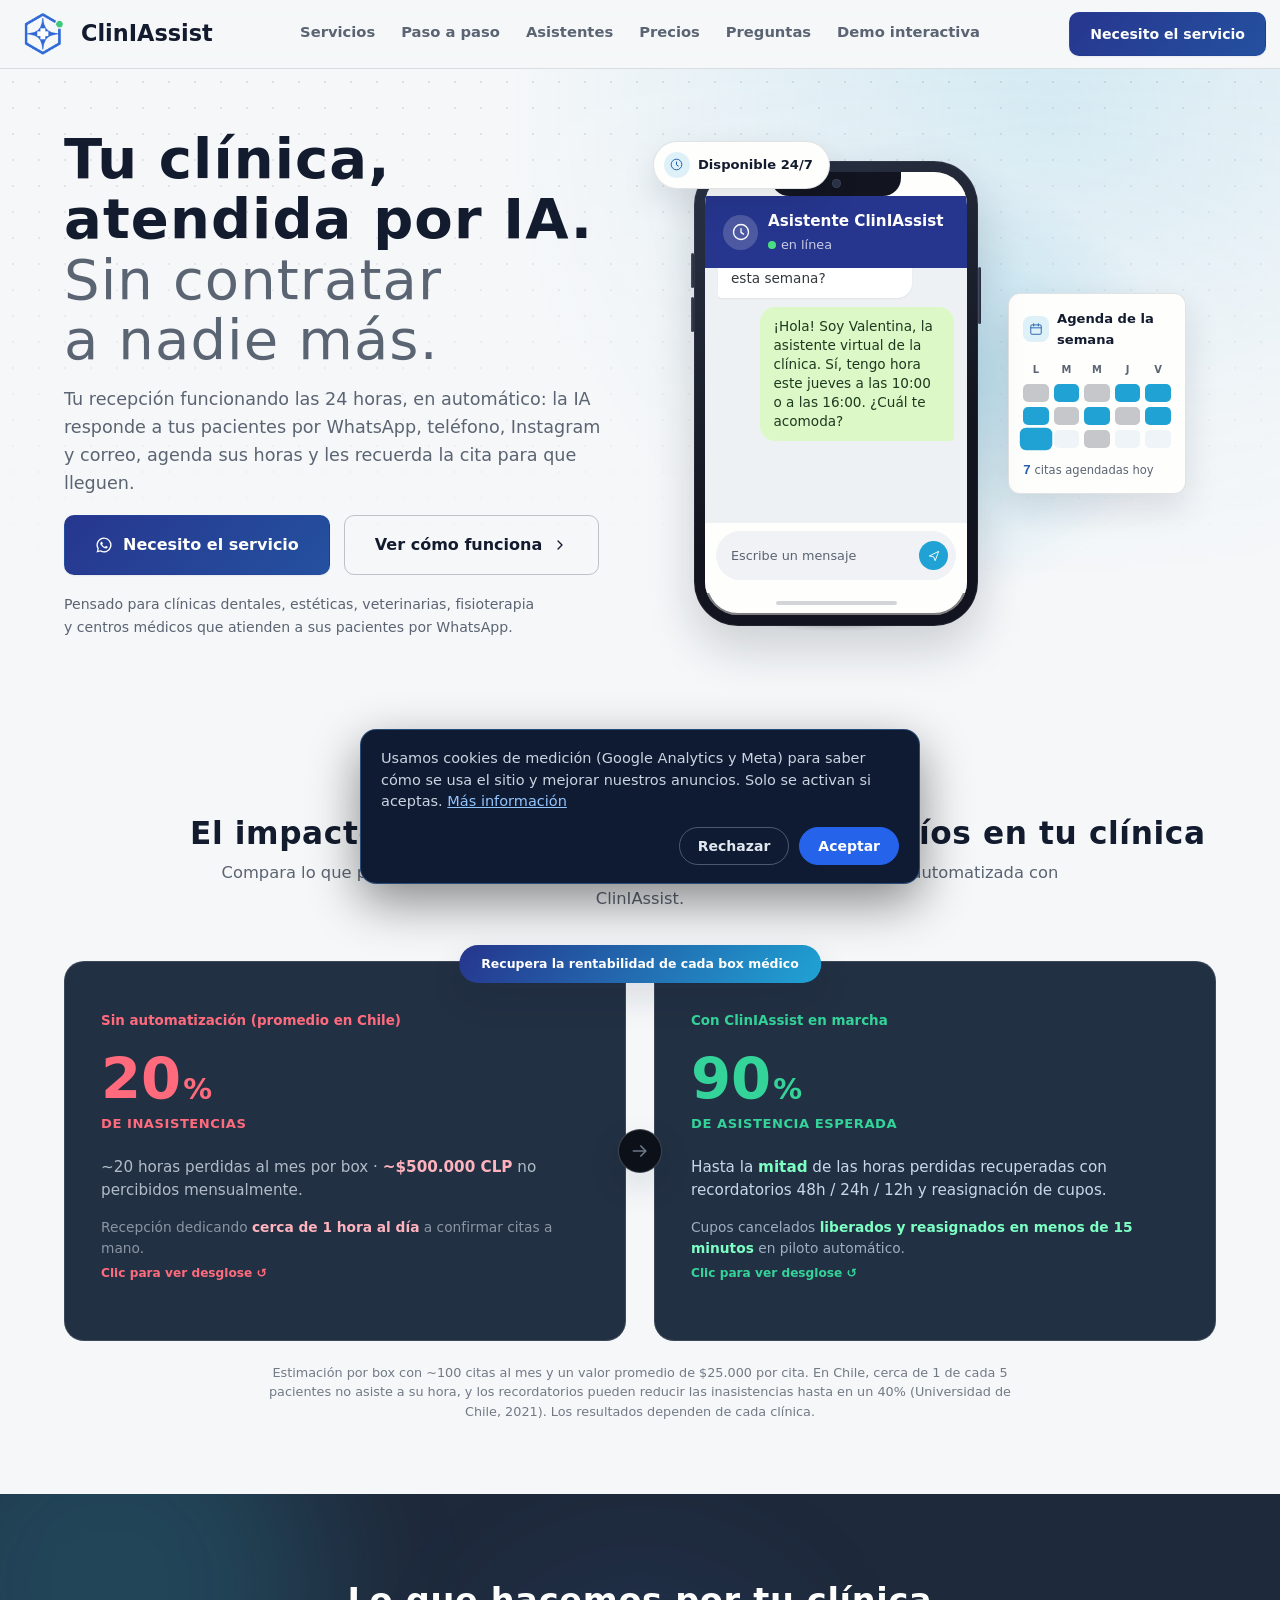
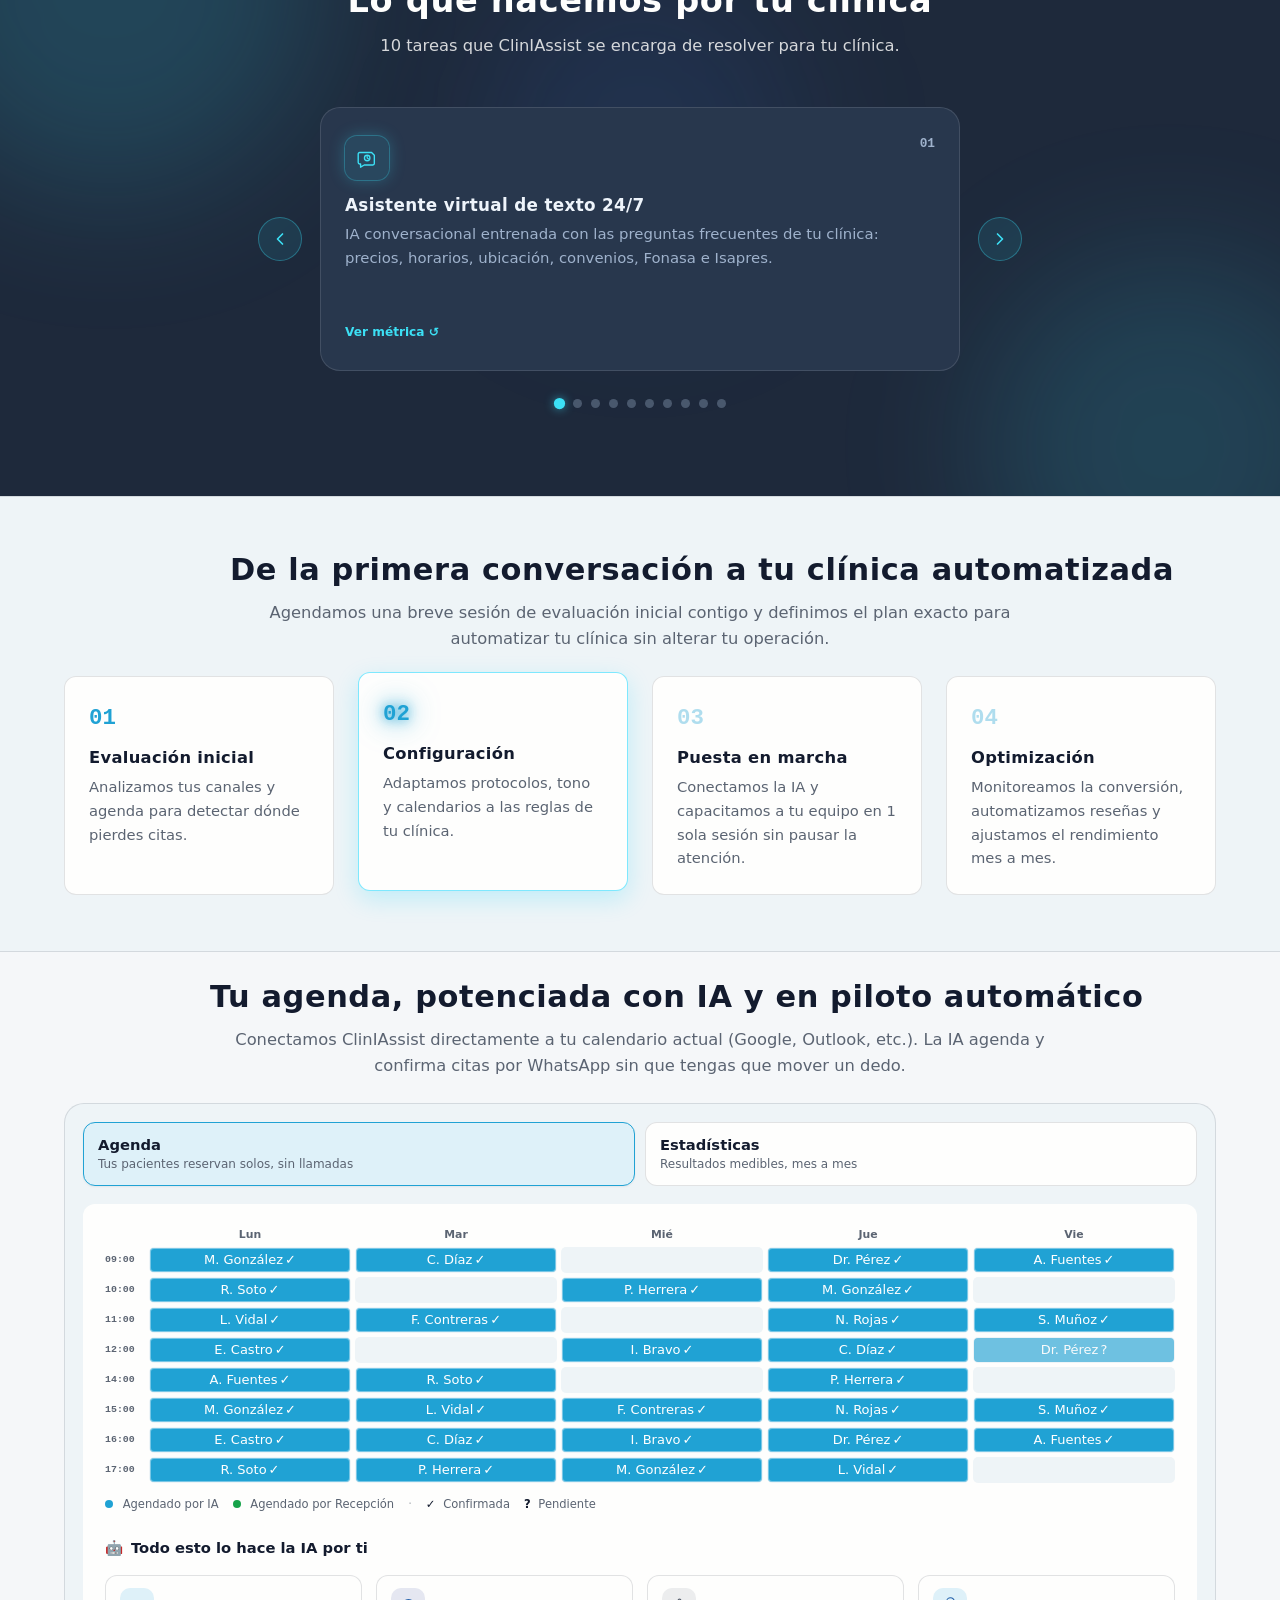
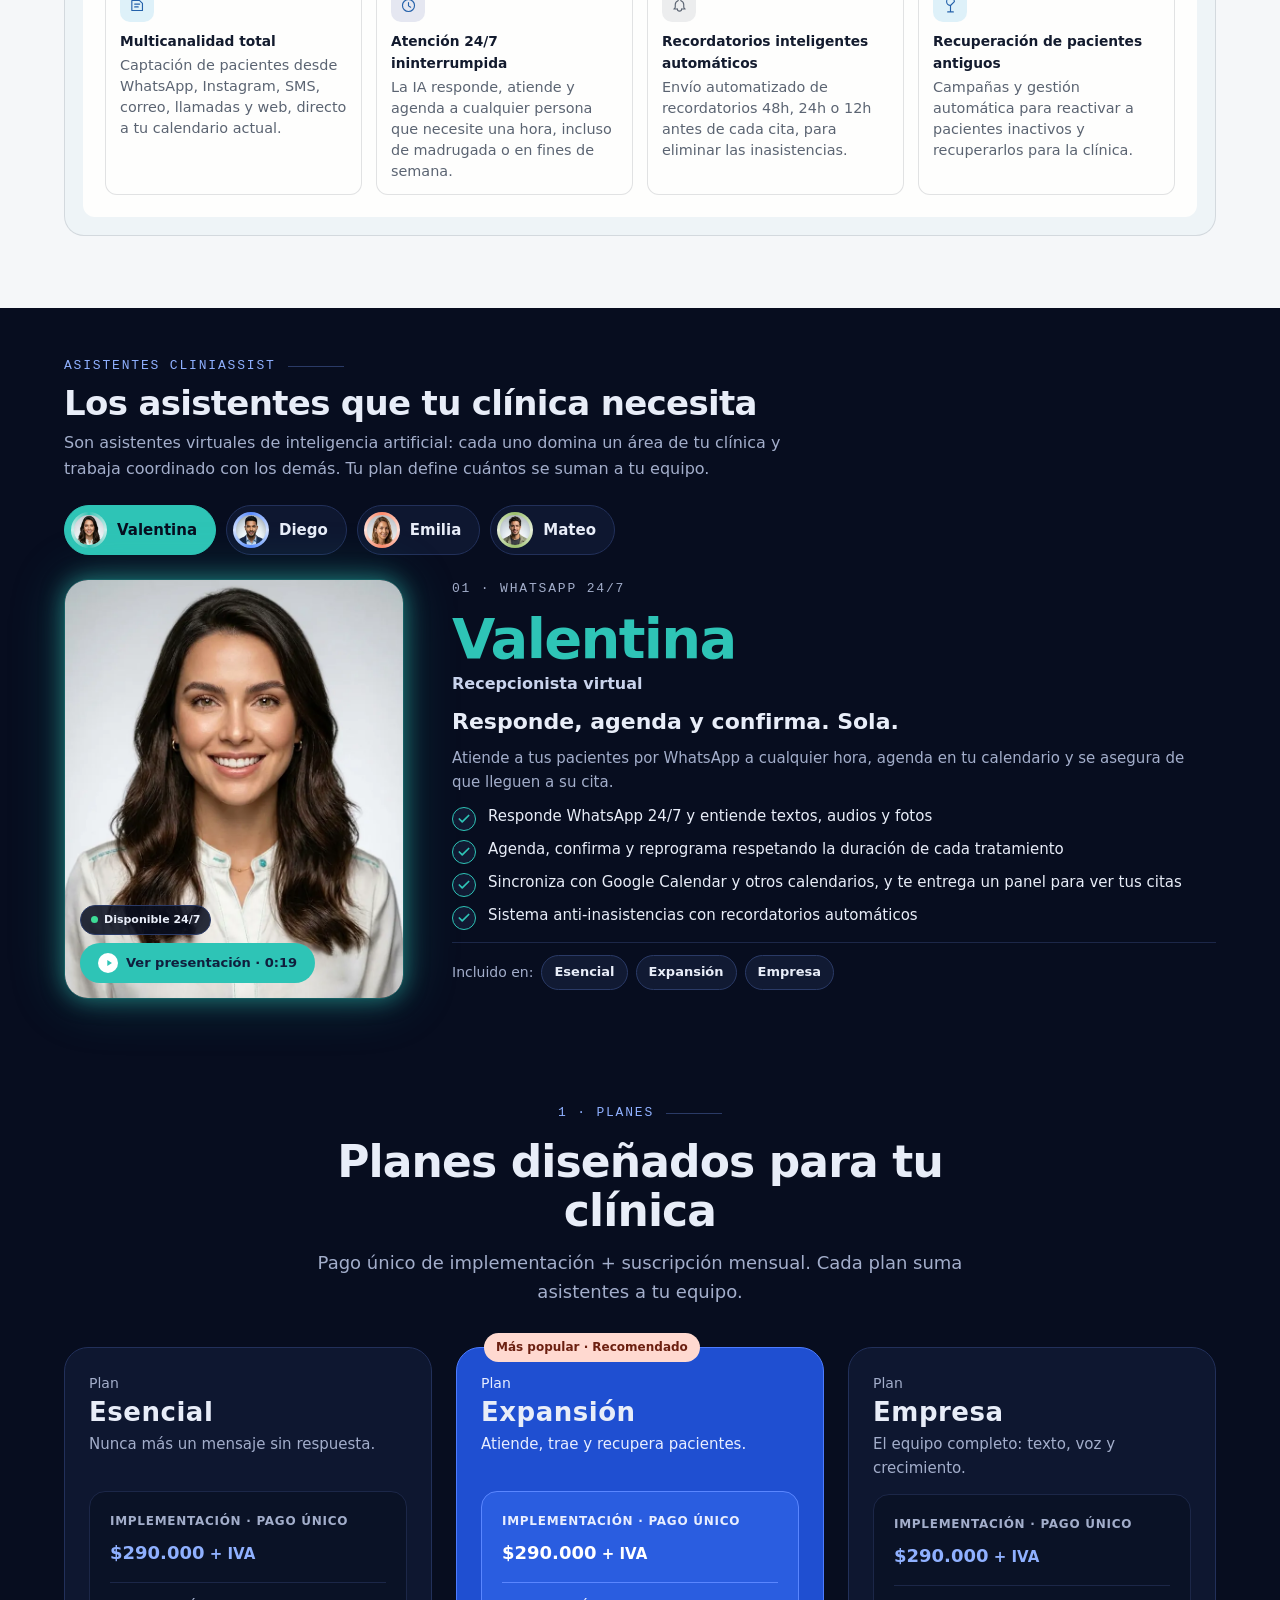
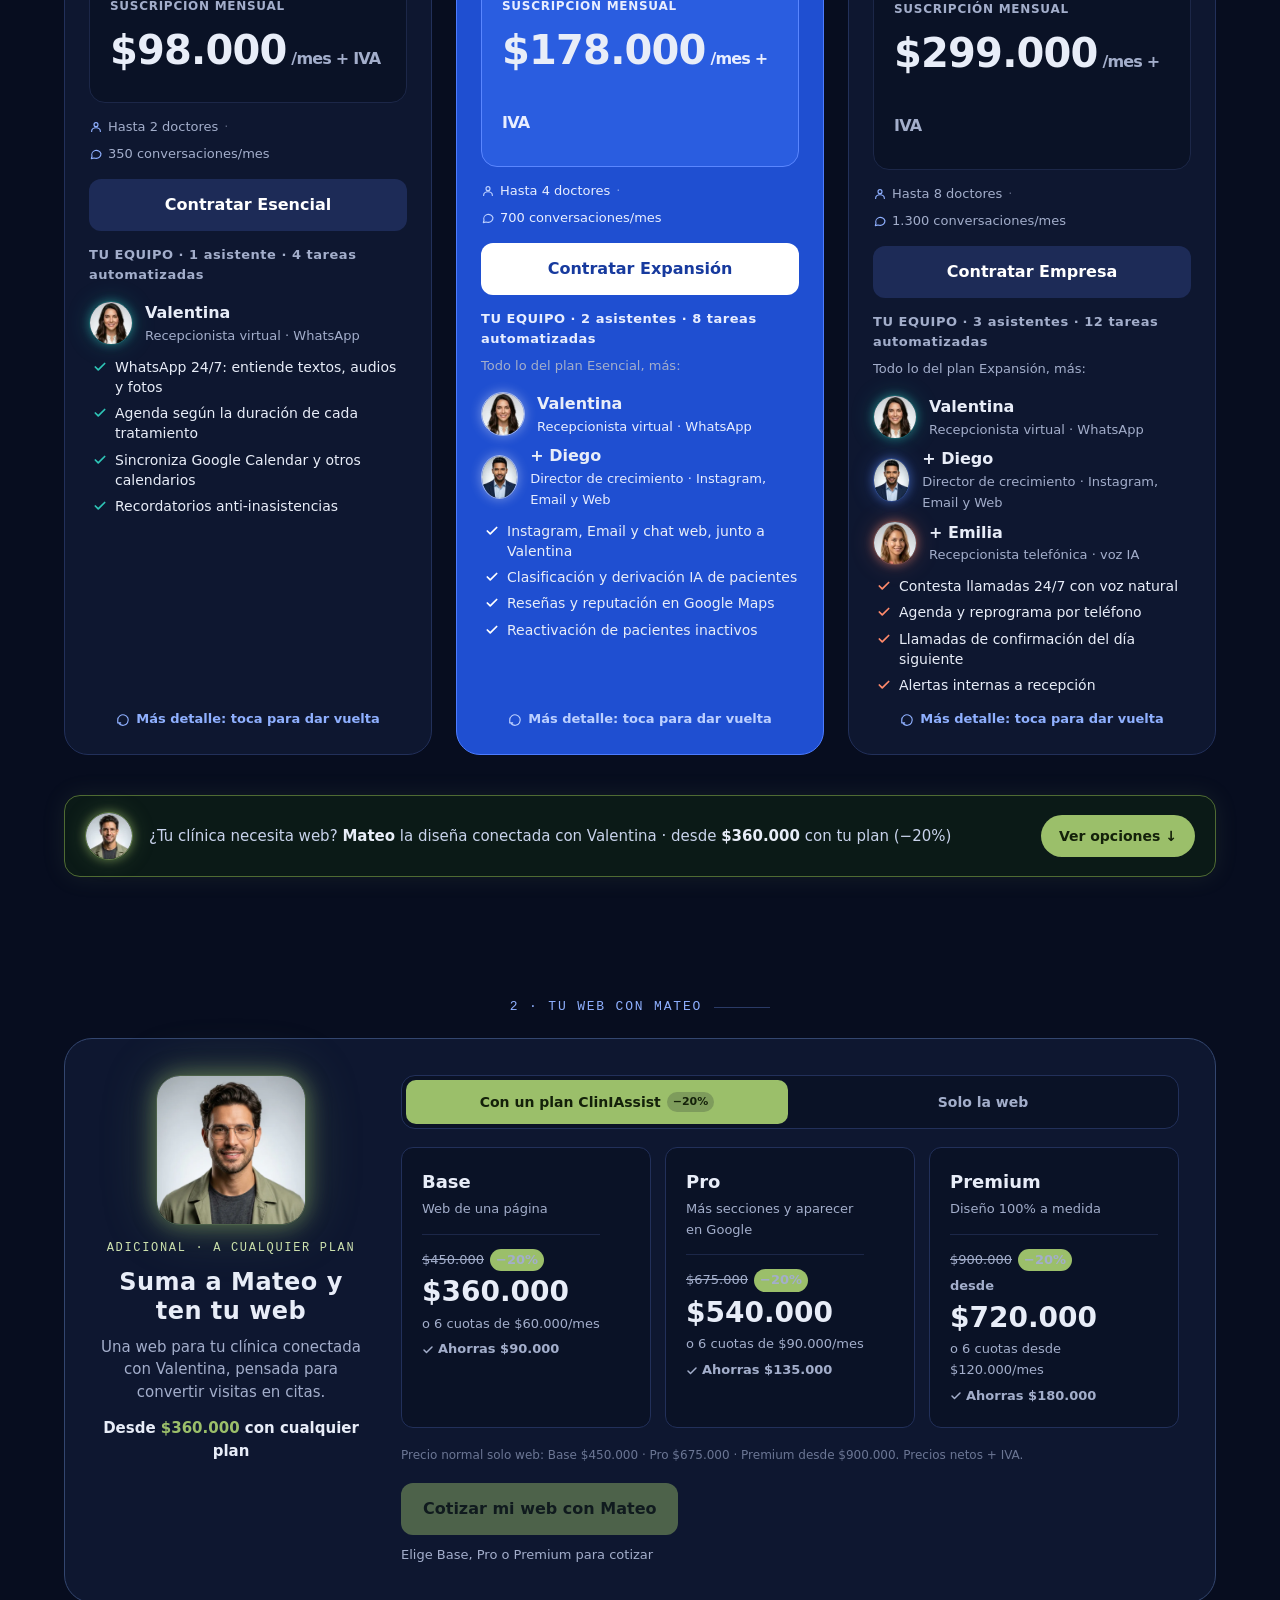
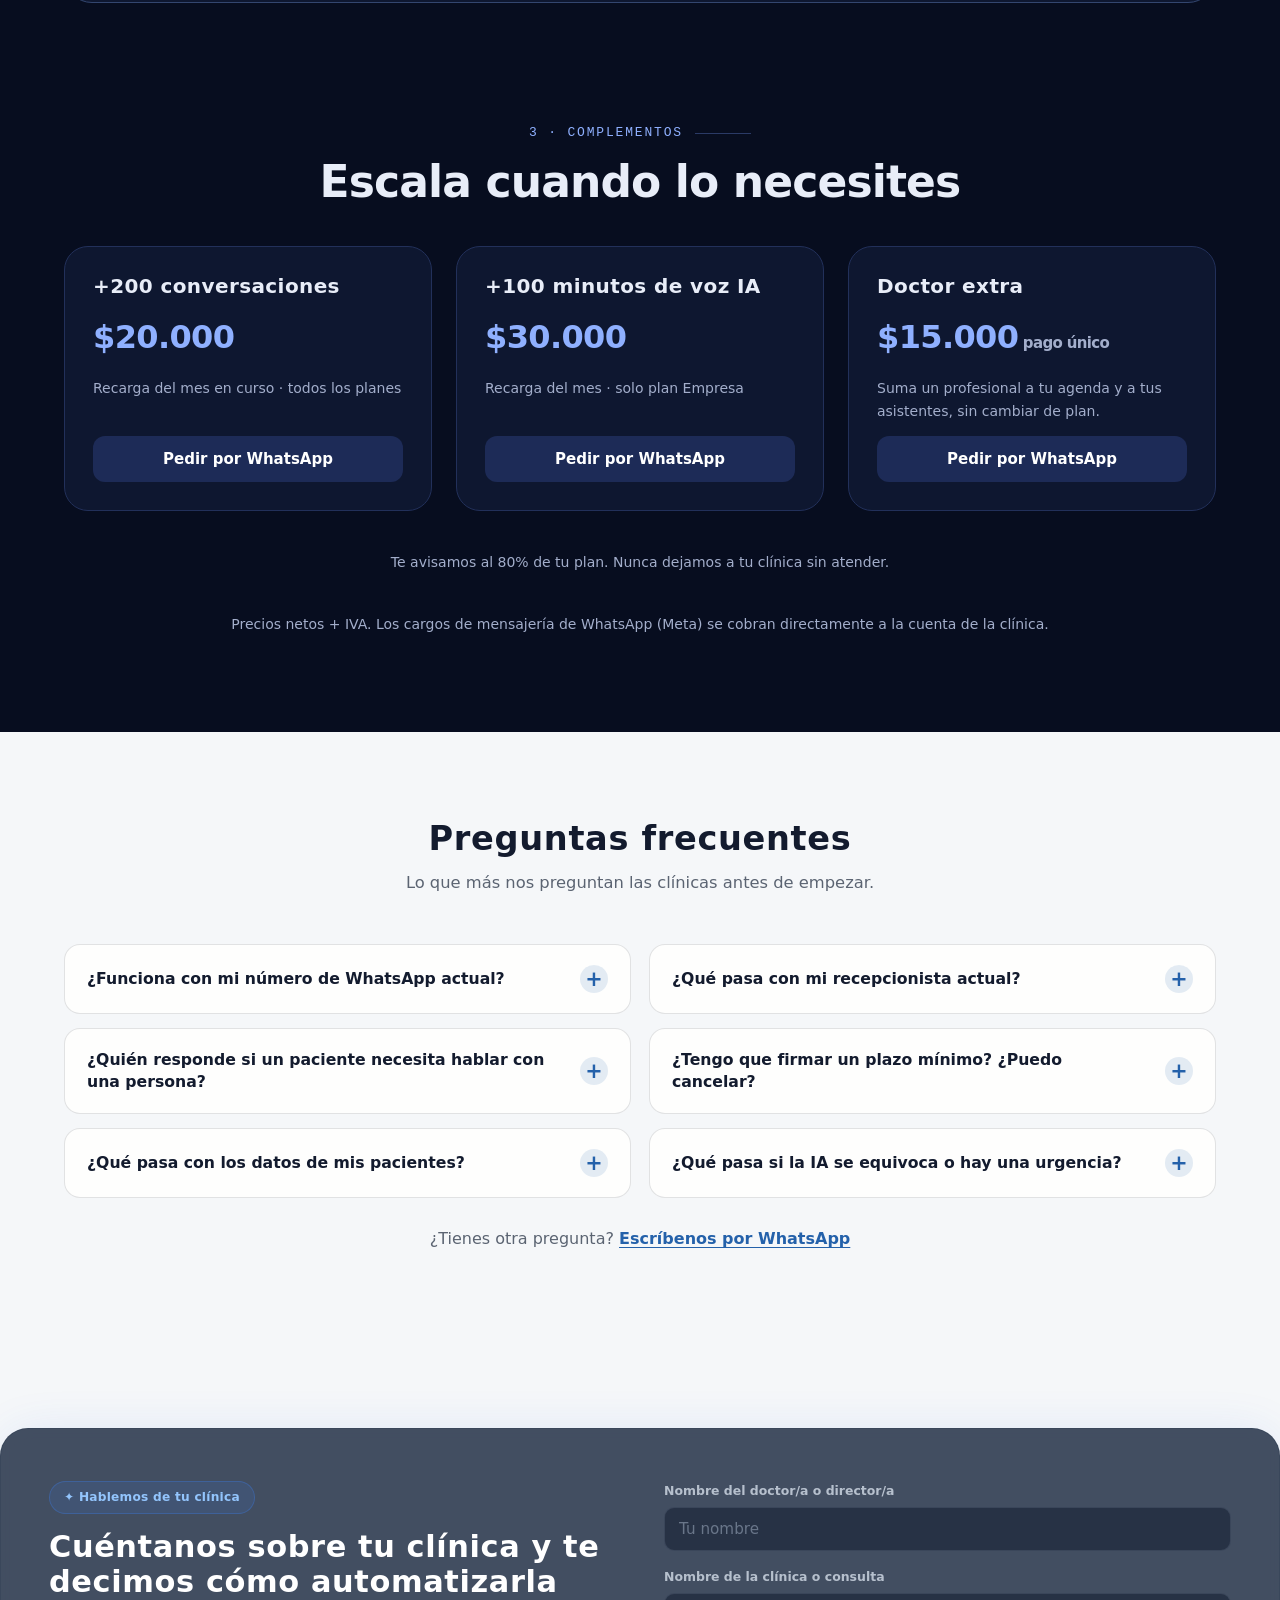
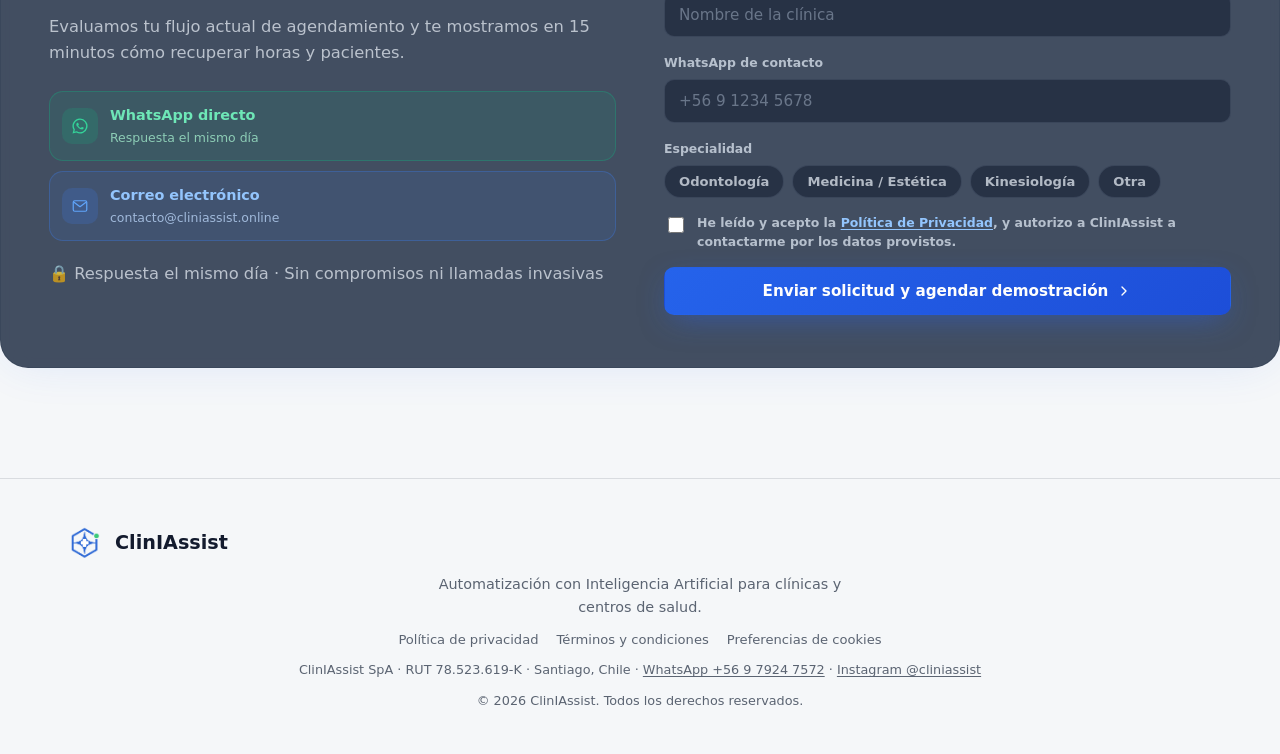
==== index.html @ 81b4a39b "Claridad: texto de inicio, precios con IVA, 6 preguntas frecuentes en dos columnas y datos de la emp" ====
<!DOCTYPE html>
<html lang="es-CL">
<head>
<meta charset="UTF-8">
<meta name="viewport" content="width=device-width, initial-scale=1.0">
<meta http-equiv="Content-Security-Policy" content="default-src 'self'; script-src 'self' https://www.googletagmanager.com https://connect.facebook.net; style-src 'self' 'unsafe-inline' https://fonts.googleapis.com; font-src 'self' https://fonts.gstatic.com; img-src 'self' data: https://*.google-analytics.com https://*.googletagmanager.com https://www.facebook.com; media-src 'self'; connect-src 'self' https://*.google-analytics.com https://*.analytics.google.com https://*.googletagmanager.com https://www.facebook.com https://connect.facebook.net; frame-src 'none'; object-src 'none'; base-uri 'self'; form-action 'self'; upgrade-insecure-requests">
<meta name="referrer" content="strict-origin-when-cross-origin">
<title>ClinIAssist — Asistente con IA para clínicas en Chile | WhatsApp 24/7</title>
<meta name="description" content="Asistente virtual con IA para clínicas y consultas en Chile: responde WhatsApp 24/7, agenda horas, envía recordatorios para reducir inasistencias y pide reseñas en Google. Listo en 6 a 10 días hábiles.">
<meta name="google-site-verification" content="yRO3eISgjdFEYOrm4NoJKSh3_d9rIaKZAkciXI5_yO8" />
<link rel="canonical" href="https://cliniassist.online/">
<link rel="icon" type="image/png" href="assets/favicon.png">
<link rel="apple-touch-icon" href="assets/favicon.png">

<meta property="og:type" content="website">
<meta property="og:site_name" content="ClinIAssist">
<meta property="og:title" content="ClinIAssist — Automatización con IA para clínicas">
<meta property="og:description" content="Asistente virtual 24/7, recepción por voz, confirmación automática de citas, reseñas en Google y reactivación de pacientes.">
<meta property="og:url" content="https://cliniassist.online/">
<meta property="og:image" content="https://cliniassist.online/og-image.jpg">
<meta property="og:image:width" content="1200">
<meta property="og:image:height" content="630">
<meta property="og:image:alt" content="ClinIAssist: tu clínica, atendida por IA. WhatsApp 24/7, agenda y recordatorios.">
<meta property="og:locale" content="es_CL">
<meta name="twitter:card" content="summary_large_image">
<meta name="twitter:title" content="ClinIAssist — Automatización con IA para clínicas">
<meta name="twitter:description" content="Asistente virtual 24/7, recepción por voz, confirmación automática de citas, reseñas en Google y reactivación de pacientes.">
<meta name="twitter:image" content="https://cliniassist.online/og-image.jpg">

<link rel="preconnect" href="https://fonts.googleapis.com">
<link rel="preconnect" href="https://fonts.gstatic.com" crossorigin>
<link href="https://fonts.googleapis.com/css2?family=Manrope:wght@400;500;600;700&family=Nunito:wght@700;800&family=Plus+Jakarta+Sans:wght@500;600;700;800&family=IBM+Plex+Mono:wght@500;600&display=swap" rel="stylesheet">
<link rel="stylesheet" href="css/style.css">
<link rel="stylesheet" href="css/asistentes.css">

<script type="application/ld+json">
{
  "@context": "https://schema.org",
  "@type": "Organization",
  "@id": "https://cliniassist.online/#organizacion",
  "name": "ClinIAssist",
  "legalName": "ClinIAssist SpA",
  "taxID": "78.523.619-K",
  "url": "https://cliniassist.online/",
  "logo": "https://cliniassist.online/assets/logo.png",
  "image": "https://cliniassist.online/og-image.jpg",
  "description": "ClinIAssist automatiza con inteligencia artificial la atención de clínicas y consultas en Chile: asistente virtual de WhatsApp 24/7, recepción telefónica por voz, agenda y confirmación de horas, recordatorios para reducir inasistencias, reseñas en Google y reactivación de pacientes.",
  "email": "contacto@cliniassist.online",
  "telephone": "+56979247572",
  "address": {
    "@type": "PostalAddress",
    "addressLocality": "Colina",
    "addressRegion": "Región Metropolitana",
    "addressCountry": "CL"
  },
  "areaServed": {
    "@type": "Country",
    "name": "Chile"
  },
  "contactPoint": {
    "@type": "ContactPoint",
    "contactType": "ventas",
    "telephone": "+56979247572",
    "email": "contacto@cliniassist.online",
    "areaServed": "CL",
    "availableLanguage": "es"
  },
  "sameAs": [
    "https://www.instagram.com/cliniassist/"
  ]
}
</script>
<script type="application/ld+json">
{
  "@context": "https://schema.org",
  "@type": "FAQPage",
  "mainEntity": [
    {
      "@type": "Question",
      "name": "¿Funciona con mi número de WhatsApp actual?",
      "acceptedAnswer": {
        "@type": "Answer",
        "text": "Sí. Podemos integrar ClinIAssist con el número que ya usa tu clínica, o darte uno nuevo dedicado solo a la IA, según lo que prefieras."
      }
    },
    {
      "@type": "Question",
      "name": "¿Qué pasa con mi recepcionista actual?",
      "acceptedAnswer": {
        "@type": "Answer",
        "text": "No la reemplazamos: la potenciamos. Tu recepcionista deja de responder mensajes y llamadas repetitivas para enfocarse en la atención presencial, los cobros y los casos que necesitan a una persona."
      }
    },
    {
      "@type": "Question",
      "name": "¿Quién responde si un paciente necesita hablar con una persona?",
      "acceptedAnswer": {
        "@type": "Answer",
        "text": "La IA detecta cuando un caso necesita a tu equipo o cuando el paciente lo pide, y te deriva la conversación al instante con todo el contexto, para que nadie tenga que repetir la información."
      }
    },
    {
      "@type": "Question",
      "name": "¿Tengo que firmar un plazo mínimo? ¿Puedo cancelar?",
      "acceptedAnswer": {
        "@type": "Answer",
        "text": "Cada plan tiene un período inicial: 3 meses en Esencial y 6 meses en Expansión y Empresa, porque la IA necesita un tiempo de ajuste para dar resultados reales. Después sigue mes a mes y puedes cancelar avisando con 30 días, pagando el cargo de desinstalación de $90.000 + IVA."
      }
    },
    {
      "@type": "Question",
      "name": "¿Qué pasa con los datos de mis pacientes?",
      "acceptedAnswer": {
        "@type": "Answer",
        "text": "Tu clínica es la dueña de sus datos. Solo los usamos para prestar el servicio: no los vendemos, no los compartimos y nuestro equipo no accede a ellos salvo que tú lo autorices. Si terminas el servicio, te entregamos una copia y los eliminamos dentro de 30 días."
      }
    },
    {
      "@type": "Question",
      "name": "¿Qué pasa si la IA se equivoca o hay una urgencia?",
      "acceptedAnswer": {
        "@type": "Answer",
        "text": "La IA responde solo con la información y las reglas de tu clínica, y nunca entrega diagnósticos. Ante una urgencia con riesgo vital indica llamar al 131 (SAMU) y avisa a tu equipo al instante. Si detectas un error, lo corregimos dentro de 24 a 48 horas hábiles."
      }
    }
  ]
}
</script>
<script type="application/ld+json">
{
  "@context": "https://schema.org",
  "@type": "Service",
  "name": "ClinIAssist",
  "serviceType": "Automatización con Inteligencia Artificial para clínicas",
  "provider": {
    "@id": "https://cliniassist.online/#organizacion"
  },
  "areaServed": {
    "@type": "Country",
    "name": "Chile"
  },
  "hasOfferCatalog": {
    "@type": "OfferCatalog",
    "name": "Planes ClinIAssist",
    "itemListElement": [
      {
        "@type": "Offer",
        "name": "Plan Esencial",
        "price": "290000",
        "priceCurrency": "CLP",
        "url": "https://cliniassist.online/#precios",
        "description": "Implementación (pago único) + IVA. Suscripción mensual: $98.000 CLP/mes + IVA."
      },
      {
        "@type": "Offer",
        "name": "Plan Expansión",
        "price": "290000",
        "priceCurrency": "CLP",
        "url": "https://cliniassist.online/#precios",
        "description": "Implementación (pago único) + IVA. Suscripción mensual: $178.000 CLP/mes + IVA."
      },
      {
        "@type": "Offer",
        "name": "Plan Empresa",
        "price": "290000",
        "priceCurrency": "CLP",
        "url": "https://cliniassist.online/#precios",
        "description": "Implementación (pago único) + IVA. Suscripción mensual: $299.000 CLP/mes + IVA."
      }
    ]
  },
  "audience": {
    "@type": "BusinessAudience",
    "name": "Clínicas, consultas y centros de salud"
  }
}
</script>
</head>
<body>

<!--
  Número de WhatsApp: edítalo UNA sola vez en js/script.js (constante WHATSAPP_NUMBER).
  Todos los botones "Necesito el servicio" se actualizan solos.
-->

<header class="site-header" id="header">
  <div class="container header-inner">
    <a href="#top" class="logo">
      <img class="logo-mark logo-mark-light" src="assets/logo.png" alt="Logo de ClinIAssist" width="56" height="56">
      <img class="logo-mark logo-mark-dark" src="assets/logo-white.png" alt="Logo de ClinIAssist" width="56" height="56">
      <span class="logo-text">ClinIAssist</span>
    </a>

    <nav class="main-nav" id="mainNav">
      <a href="#servicios">Servicios</a>
      <a href="#proceso">Paso a paso</a>
      <a href="#asistentes">Asistentes</a>
      <a href="#precios">Precios</a>
      <a href="#faq">Preguntas</a>
      <a href="/simulador/">Demo interactiva</a>
    </nav>

    <div class="header-cta">
      <a href="https://wa.me/56979247572" class="btn btn-primary btn-sm js-whatsapp" data-wa-text="Hola, necesito el servicio de ClinIAssist." target="_blank" rel="noopener">
        <span class="header-cta-full">Necesito el servicio</span>
        <span class="header-cta-short">Lo necesito</span>
      </a>
    </div>

    <button class="nav-toggle" id="navToggle" aria-label="Abrir menú" aria-expanded="false">
      <span></span><span></span><span></span>
    </button>
  </div>
</header>

<main id="top">

  <!-- HERO -->
  <section class="hero">
    <div class="hero-grid" aria-hidden="true"></div>
    <svg class="hero-pulse" viewBox="0 0 600 60" preserveAspectRatio="none" aria-hidden="true">
      <path d="M0 30 H150 l14 -20 l18 40 l14 -32 l10 12 H320 l12 -16 l16 32 l10 -16 H600" />
    </svg>
    <div class="container hero-inner">
      <div class="hero-copy">
        <h1 class="hero-title reveal">
          Tu clínica,<br>
          atendida por IA.<br>
          <span class="hero-title-light">Sin contratar<br>
          a nadie más.</span>
        </h1>

        <p class="hero-sub reveal">
          Tu recepción funcionando las 24 horas, en automático: la IA responde a tus
          pacientes por WhatsApp, teléfono, Instagram y correo, agenda sus horas y les
          recuerda la cita para que lleguen.
        </p>

        <div class="hero-actions reveal">
          <a href="https://wa.me/56979247572" class="btn btn-primary btn-lg js-whatsapp" data-wa-text="Hola, necesito el servicio de ClinIAssist." target="_blank" rel="noopener">
            <svg class="btn-icon" viewBox="0 0 24 24" fill="currentColor" aria-hidden="true"><path d="M12 2a10 10 0 0 0-8.6 15.1L2 22l5.1-1.3A10 10 0 1 0 12 2Zm0 18.2a8.2 8.2 0 0 1-4.2-1.15l-.3-.18-3.13.82.84-3.05-.2-.31A8.2 8.2 0 1 1 12 20.2Zm4.5-6.15c-.24-.12-1.44-.71-1.66-.8-.22-.08-.39-.12-.55.12-.16.24-.63.8-.78.96-.14.16-.28.18-.53.06-.24-.12-1.02-.38-1.95-1.2-.72-.64-1.2-1.44-1.35-1.68-.14-.24-.02-.37.11-.49.11-.11.24-.28.36-.42.12-.14.16-.24.24-.4.08-.16.04-.3-.02-.42-.06-.12-.55-1.33-.76-1.82-.2-.48-.4-.42-.55-.42h-.47c-.16 0-.42.06-.64.3-.22.24-.84.82-.84 2s.86 2.32.98 2.48c.12.16 1.7 2.6 4.13 3.64.58.25 1.03.4 1.38.51.58.18 1.11.16 1.53.1.47-.07 1.44-.59 1.64-1.16.2-.57.2-1.06.14-1.16-.06-.1-.22-.16-.46-.28Z"/></svg>
            <span>Necesito el servicio</span>
          </a>
          <a href="/simulador/" class="btn btn-ghost btn-lg">
            <span>Ver cómo funciona</span>
            <svg class="btn-chevron" viewBox="0 0 24 24" fill="none" aria-hidden="true"><path d="M9 6l6 6-6 6" stroke="currentColor" stroke-width="2" stroke-linecap="round" stroke-linejoin="round"/></svg>
          </a>
        </div>


        <p class="hero-trust reveal">
          Pensado para clínicas dentales, estéticas, veterinarias, fisioterapia y
          centros médicos que atienden a sus pacientes por WhatsApp.
        </p>
      </div>

      <div class="hero-visual reveal">
        <div class="hero-visual-glow" aria-hidden="true"></div>

        <span class="float-badge float-badge-top">
          <span class="float-badge-icon">
            <svg viewBox="0 0 24 24" fill="none"><circle cx="12" cy="12" r="8.5" stroke="currentColor" stroke-width="1.6"/><path d="M12 8v4.5l3 2" stroke="currentColor" stroke-width="1.6" stroke-linecap="round" stroke-linejoin="round"/></svg>
          </span>
          Disponible 24/7
        </span>

        <div class="phone-scene" id="demo-interactiva">
          <div class="confirm-card" id="confirmCard">
            <span class="confirm-icon" aria-hidden="true">
              <svg viewBox="0 0 24 24" fill="none"><path d="m5 13 4 4 10-10" stroke="currentColor" stroke-width="2.4" stroke-linecap="round" stroke-linejoin="round"/></svg>
            </span>
            <span>Cita confirmada 👍</span>
          </div>

          <div class="phone-wrap">
            <div class="phone-shadow" aria-hidden="true"></div>

            <div class="phone-frame">
              <span class="phone-btn phone-btn-power" aria-hidden="true"></span>
              <span class="phone-btn phone-btn-vol1" aria-hidden="true"></span>
              <span class="phone-btn phone-btn-vol2" aria-hidden="true"></span>

              <div class="phone-screen">
                <span class="phone-notch" aria-hidden="true"><i></i></span>

                <div class="chat-mock">
                  <div class="chat-mock-head">
                    <span class="chat-avatar" aria-hidden="true">
                      <svg viewBox="0 0 24 24" fill="none"><circle cx="12" cy="12" r="9" stroke="currentColor" stroke-width="1.6"/><path d="M12 8v4.5l3 2" stroke="currentColor" stroke-width="1.6" stroke-linecap="round" stroke-linejoin="round"/></svg>
                    </span>
                    <span class="chat-head-text">
                      <strong>Asistente ClinIAssist</strong>
                      <em><span class="chat-dot"></span> en línea</em>
                    </span>
                  </div>

                  <div class="chat-mock-body">
                    <div class="bubble in bubble-visible">Hola, ¿tienen hora para una limpieza dental esta semana?</div>

                    <div class="typing-indicator out" hidden><span></span><span></span><span></span></div>
                    <div class="bubble out" hidden>¡Hola! Soy Valentina, la asistente virtual de la clínica. Sí, tengo hora este jueves a las 10:00 o a las 16:00. ¿Cuál te acomoda?</div>

                    <div class="bubble in" hidden>El jueves a las 16:00, por favor.</div>

                    <div class="typing-indicator out" hidden><span></span><span></span><span></span></div>
                    <div class="bubble out" hidden>¡Listo! Tu hora quedó agendada para el jueves a las 16:00. Te enviaré un recordatorio 24 horas antes.</div>
                  </div>

                  <div class="chat-mock-input" aria-hidden="true">
                    <span>Escribe un mensaje</span>
                    <span class="chat-send">
                      <svg viewBox="0 0 24 24" fill="none"><path d="M4 12 20 4l-6 16-2.5-6.5L4 12Z" stroke="currentColor" stroke-width="1.6" stroke-linejoin="round"/></svg>
                    </span>
                  </div>
                </div>

                <span class="phone-home" aria-hidden="true"></span>
              </div>
            </div>
          </div>

          <div class="cal-widget">
            <div class="cal-widget-head">
              <span class="cal-widget-icon" aria-hidden="true">
                <svg viewBox="0 0 24 24" fill="none"><rect x="3" y="5" width="18" height="16" rx="2" stroke="currentColor" stroke-width="1.6"/><path d="M8 3v4M16 3v4M3 10h18" stroke="currentColor" stroke-width="1.6" stroke-linecap="round"/></svg>
              </span>
              <span>Agenda de la semana</span>
            </div>
            <div class="cal-widget-days">
              <span>L</span><span>M</span><span>M</span><span>J</span><span>V</span>
            </div>
            <div class="cal-widget-grid">
              <div class="cal-slot busy"></div><div class="cal-slot fillable"></div><div class="cal-slot busy"></div><div class="cal-slot fillable"></div><div class="cal-slot fillable"></div>
              <div class="cal-slot fillable"></div><div class="cal-slot busy"></div><div class="cal-slot fillable"></div><div class="cal-slot busy"></div><div class="cal-slot fillable"></div>
              <div class="cal-slot fillable"></div><div class="cal-slot fillable"></div><div class="cal-slot busy"></div><div class="cal-slot fillable"></div><div class="cal-slot fillable"></div>
            </div>
            <p class="cal-widget-caption"><span id="calCount">0</span> citas agendadas hoy</p>
          </div>
        </div>
      </div>
    </div>
  </section>

  <!-- PÉRDIDAS VS RESULTADOS -->
  <section class="lossgain" id="perdidas">
    <div class="container">
      <div class="section-head lossgain-head reveal">
        <span class="lossgain-kicker">Impacto financiero</span>
        <h2>El impacto financiero de los sillones vacíos en tu clínica</h2>
        <p>Compara lo que pierde una consulta tradicional frente al rendimiento de una clínica automatizada con ClinIAssist.</p>
      </div>

      <div class="lossgain-compare reveal">
        <span class="lossgain-badge">Recupera la rentabilidad de cada box médico</span>

        <div class="lc-grid">
          <div class="lc-panel lc-before" role="button" tabindex="0" aria-pressed="false">
            <div class="lc-panel-inner">
              <div class="lc-panel-face lc-panel-front">
                <span class="lc-eyebrow">Sin automatización (promedio en Chile)</span>
                <p class="lc-metric">20<span>%</span></p>
                <p class="lc-metric-label">de inasistencias</p>
                <p class="lc-breakdown">~20 horas perdidas al mes por box · <strong>~$500.000 CLP</strong> no percibidos mensualmente.</p>
                <p class="lc-detail">Recepción dedicando <strong>cerca de 1 hora al día</strong> a confirmar citas a mano.</p>
                <span class="lc-flip-hint">Clic para ver desglose ↺</span>
              </div>
              <div class="lc-panel-face lc-panel-back">
                <div class="lc-flip-stats">
                  <div class="lc-flip-stat">
                    <div class="lc-flip-stat-head"><span>Inasistencias mensuales</span><strong>~20%</strong></div>
                    <div class="lc-flip-bar-track"><div class="lc-flip-bar-fill" style="width:20%"></div></div>
                  </div>
                  <div class="lc-flip-stat">
                    <div class="lc-flip-stat-head"><span>Horas de sillón vacías</span><strong>~20 hrs/mes</strong></div>
                    <div class="lc-flip-bar-track"><div class="lc-flip-bar-fill" style="width:60%"></div></div>
                  </div>
                  <div class="lc-flip-stat">
                    <div class="lc-flip-stat-head"><span>Costo anual en fuga</span><strong>~$6.000.000 CLP</strong></div>
                    <div class="lc-flip-bar-track"><div class="lc-flip-bar-fill" style="width:92%"></div></div>
                  </div>
                </div>
                <p class="lc-flip-message">Tiempo y dinero irrecuperables para la clínica.</p>
                <span class="lc-flip-hint">Volver ↺</span>
              </div>
            </div>
          </div>

          <div class="lc-divider" aria-hidden="true">
            <svg viewBox="0 0 24 24" fill="none" stroke="currentColor" stroke-width="2" stroke-linecap="round" stroke-linejoin="round"><path d="M4 12h15M13 6l6 6-6 6"/></svg>
          </div>

          <div class="lc-panel lc-after" role="button" tabindex="0" aria-pressed="false">
            <div class="lc-panel-inner">
              <div class="lc-panel-face lc-panel-front">
                <span class="lc-eyebrow">Con ClinIAssist en marcha</span>
                <p class="lc-metric">90<span>%</span></p>
                <p class="lc-metric-label">de asistencia esperada</p>
                <p class="lc-breakdown">Hasta la <strong>mitad</strong> de las horas perdidas recuperadas con recordatorios 48h / 24h / 12h y reasignación de cupos.</p>
                <p class="lc-detail">Cupos cancelados <strong>liberados y reasignados en menos de 15 minutos</strong> en piloto automático.</p>
                <span class="lc-flip-hint">Clic para ver desglose ↺</span>
              </div>
              <div class="lc-panel-face lc-panel-back">
                <div class="lc-flip-stats">
                  <div class="lc-flip-stat">
                    <div class="lc-flip-stat-head"><span>Tasa de asistencia esperada</span><strong>~90%</strong></div>
                    <div class="lc-flip-bar-track"><div class="lc-flip-bar-fill" style="width:90%"></div></div>
                  </div>
                  <div class="lc-flip-stat">
                    <div class="lc-flip-stat-head"><span>Horas de box recuperadas</span><strong>+10 hrs/mes</strong></div>
                    <div class="lc-flip-bar-track"><div class="lc-flip-bar-fill" style="width:50%"></div></div>
                  </div>
                  <div class="lc-flip-stat">
                    <div class="lc-flip-stat-head"><span>Ingreso mensual recuperado</span><strong>+$250.000 CLP</strong></div>
                    <div class="lc-flip-bar-track"><div class="lc-flip-bar-fill" style="width:50%"></div></div>
                  </div>
                </div>
                <p class="lc-flip-message">Más ocupación y más ingresos, en piloto automático.</p>
                <span class="lc-flip-hint">Volver ↺</span>
              </div>
            </div>
          </div>
        </div>
        <p class="lossgain-note">Estimación por box con ~100 citas al mes y un valor promedio de $25.000 por cita. En Chile, cerca de 1 de cada 5 pacientes no asiste a su hora, y los recordatorios pueden reducir las inasistencias hasta en un 40% (Universidad de Chile, 2021). Los resultados dependen de cada clínica.</p>
      </div>
    </div>
  </section>

  <!-- SERVICIOS -->
  <section class="services services-dark" id="servicios">
    <div class="services-glow g1" aria-hidden="true"></div>
    <div class="services-glow g2" aria-hidden="true"></div>
    <div class="services-glow g3" aria-hidden="true"></div>
    <div class="container">
      <div class="section-head on-dark services-head reveal">
        <h2>Lo que hacemos por tu clínica</h2>
        <p>10 tareas que ClinIAssist se encarga de resolver para tu clínica.</p>
      </div>

      <div class="service-carousel-group">
      <div class="service-carousel reveal" id="serviceCarousel">
        <button type="button" class="carousel-arrow carousel-arrow-prev" id="serviceCarouselPrev" aria-label="Servicio anterior">
          <svg viewBox="0 0 24 24" fill="none" aria-hidden="true"><path d="M15 6l-6 6 6 6" stroke="currentColor" stroke-width="2" stroke-linecap="round" stroke-linejoin="round"/></svg>
        </button>

        <div class="service-carousel-viewport">
          <div class="service-track" id="serviceTrack">

        <article class="service-card" role="button" tabindex="0" aria-pressed="false">
          <div class="service-card-inner">
            <div class="service-card-face service-card-front">
              <span class="service-badge">
                <svg viewBox="0 0 24 24" fill="none"><path d="M4 6h13l3 3v9a1.6 1.6 0 0 1-1.6 1.6H9L5 22v-3.4H4A1.6 1.6 0 0 1 2.4 17V7.6A1.6 1.6 0 0 1 4 6Z" stroke="currentColor" stroke-width="1.5" stroke-linejoin="round"/><circle cx="12.2" cy="12" r="3" stroke="currentColor" stroke-width="1.4"/><path d="M12.2 10.2V12l1.3.9" stroke="currentColor" stroke-width="1.3" stroke-linecap="round" stroke-linejoin="round"/></svg>
              </span>
              <span class="service-num">01</span>
              <h3>Asistente virtual de texto 24/7</h3>
              <p>IA conversacional entrenada con las preguntas frecuentes de tu clínica: precios, horarios, ubicación, convenios, Fonasa e Isapres.</p>
              <span class="service-flip-hint">Ver métrica ↺</span>
            </div>
            <div class="service-card-face service-card-back">
              <div class="mini-meter">
                <div class="mini-meter-ring-wrap">
                  <svg class="mini-meter-ring" viewBox="0 0 80 80">
                    <circle class="mini-meter-track" cx="40" cy="40" r="34" fill="none" stroke-width="8"/>
                    <circle class="mini-meter-fill" cx="40" cy="40" r="34" fill="none" stroke-width="8" stroke-dasharray="213.6" stroke-dashoffset="0" transform="rotate(-90 40 40)"/>
                  </svg>
                  <span class="mini-meter-value">&lt;1 min</span>
                </div>
                <span class="mini-stat-label">para responder a cada paciente, a cualquier hora</span>
              </div>
              <span class="service-flip-hint">Volver ↺</span>
            </div>
          </div>
        </article>

        <article class="service-card" role="button" tabindex="0" aria-pressed="false">
          <div class="service-card-inner">
            <div class="service-card-face service-card-front">
              <span class="service-badge">
                <svg viewBox="0 0 24 24" fill="none"><rect x="2.5" y="5" width="15" height="15.5" rx="2" stroke="currentColor" stroke-width="1.5"/><path d="M7 3v4M13 3v4M2.5 9.5h15" stroke="currentColor" stroke-width="1.5" stroke-linecap="round"/><circle cx="17.6" cy="17" r="4.4" fill="var(--services-bg)" stroke="currentColor" stroke-width="1.4"/><path d="M17.6 14.8v2.2l1.5 1" stroke="currentColor" stroke-width="1.4" stroke-linecap="round" stroke-linejoin="round"/></svg>
              </span>
              <span class="service-num">02</span>
              <h3>Agenda, confirmación y reprogramación de citas</h3>
              <p>Sincronización directa con tu software médico o Google Calendar para agendar, modificar o cancelar horas en tiempo real sin intervención humana.</p>
              <span class="service-flip-hint">Ver métrica ↺</span>
            </div>
            <div class="service-card-face service-card-back">
              <div class="mini-stat">
                <span class="mini-stat-value">
                  <svg class="mini-stat-arrow" viewBox="0 0 24 24" fill="none" aria-hidden="true"><path d="M12 5v14M6 13l6 6 6-6" stroke="currentColor" stroke-width="2.2" stroke-linecap="round" stroke-linejoin="round"/></svg>
                  -70%
                </span>
                <span class="mini-stat-label">menos tiempo agendando a mano (estimado)</span>
              </div>
              <span class="service-flip-hint">Volver ↺</span>
            </div>
          </div>
        </article>

        <article class="service-card" role="button" tabindex="0" aria-pressed="false">
          <div class="service-card-inner">
            <div class="service-card-face service-card-front">
              <span class="service-badge">
                <svg viewBox="0 0 24 24" fill="none"><rect x="2.5" y="5" width="15" height="15.5" rx="2" stroke="currentColor" stroke-width="1.5"/><path d="M7 3v4M13 3v4M2.5 9.5h15" stroke="currentColor" stroke-width="1.5" stroke-linecap="round"/><circle cx="17.6" cy="17" r="4.4" fill="var(--services-bg)" stroke="currentColor" stroke-width="1.4"/><path d="m15.7 17 1.2 1.2 2.2-2.6" stroke="currentColor" stroke-width="1.5" stroke-linecap="round" stroke-linejoin="round"/></svg>
              </span>
              <span class="service-num">03</span>
              <h3>Sistema anti-inasistencias</h3>
              <p>Recordatorios automáticos de citas por WhatsApp y correo, con opciones interactivas de un clic para confirmar o reprogramar asistencia.</p>
              <span class="service-flip-hint">Ver métrica ↺</span>
            </div>
            <div class="service-card-face service-card-back">
              <div class="mini-stat">
                <span class="mini-stat-value">
                  <svg class="mini-stat-arrow" viewBox="0 0 24 24" fill="none" aria-hidden="true"><path d="M12 5v14M6 13l6 6 6-6" stroke="currentColor" stroke-width="2.2" stroke-linecap="round" stroke-linejoin="round"/></svg>
                  -40%
                </span>
                <span class="mini-stat-label">de inasistencias con recordatorios automáticos</span>
              </div>
              <span class="service-flip-hint">Volver ↺</span>
            </div>
          </div>
        </article>

        <article class="service-card" role="button" tabindex="0" aria-pressed="false">
          <div class="service-card-inner">
            <div class="service-card-face service-card-front">
              <span class="service-badge">
                <svg viewBox="0 0 24 24" fill="none"><circle cx="12" cy="12" r="2.6" stroke="currentColor" stroke-width="1.6"/><path d="M12 9.4V5M12 19v-4.4M9.4 12H5M19 12h-4.4" stroke="currentColor" stroke-width="1.6" stroke-linecap="round"/><circle cx="12" cy="4" r="1.5" fill="currentColor"/><circle cx="12" cy="20" r="1.5" fill="currentColor"/><circle cx="4" cy="12" r="1.5" fill="currentColor"/><circle cx="20" cy="12" r="1.5" fill="currentColor"/></svg>
              </span>
              <span class="service-num">04</span>
              <h3>Automatización integral de canales (WhatsApp, Instagram, Web, Email)</h3>
              <p>Atención centralizada e omnicanal para captar y responder a pacientes que consultan desde WhatsApp, Instagram Direct, sitio web o correo electrónico.</p>
              <span class="service-flip-hint">Ver métrica ↺</span>
            </div>
            <div class="service-card-face service-card-back">
              <div class="mini-stat">
                <span class="mini-stat-value">4 canales</span>
                <span class="mini-stat-label">WhatsApp, Instagram, Web y Email en una sola bandeja</span>
              </div>
              <span class="service-flip-hint">Volver ↺</span>
            </div>
          </div>
        </article>

        <article class="service-card" role="button" tabindex="0" aria-pressed="false">
          <div class="service-card-inner">
            <div class="service-card-face service-card-front">
              <span class="service-badge">
                <svg viewBox="0 0 24 24" fill="none"><rect x="5" y="3.6" width="14" height="17.4" rx="2" stroke="currentColor" stroke-width="1.5"/><path d="M9 3h6a1 1 0 0 1 1 1v1.4H8V4a1 1 0 0 1 1-1Z" stroke="currentColor" stroke-width="1.4" stroke-linejoin="round"/><path d="M8 11.5h4.5M8 14.5h6.5M8 17.5h5" stroke="currentColor" stroke-width="1.4" stroke-linecap="round"/><path d="M16.3 9.2v3M14.8 10.7h3" stroke="currentColor" stroke-width="1.5" stroke-linecap="round"/></svg>
              </span>
              <span class="service-num">05</span>
              <h3>Derivación y Clasificación IA de pacientes</h3>
              <p>Identifica qué necesita cada paciente (tratamiento, control o primera consulta) y lo deriva al profesional que corresponde, con la conversación ordenada. No entrega diagnósticos: los temas clínicos siempre pasan a tu equipo.</p>
              <span class="service-flip-hint">Ver métrica ↺</span>
            </div>
            <div class="service-card-face service-card-back">
              <div class="mini-meter">
                <div class="mini-meter-ring-wrap">
                  <svg class="mini-meter-ring" viewBox="0 0 80 80">
                    <circle class="mini-meter-track" cx="40" cy="40" r="34" fill="none" stroke-width="8"/>
                    <circle class="mini-meter-fill" cx="40" cy="40" r="34" fill="none" stroke-width="8" stroke-dasharray="213.6" stroke-dashoffset="0" transform="rotate(-90 40 40)"/>
                  </svg>
                  <span class="mini-meter-value">24/7</span>
                </div>
                <span class="mini-stat-label">cada consulta clasificada y derivada al profesional que corresponde</span>
              </div>
              <span class="service-flip-hint">Volver ↺</span>
            </div>
          </div>
        </article>

        <article class="service-card" role="button" tabindex="0" aria-pressed="false">
          <div class="service-card-inner">
            <div class="service-card-face service-card-front">
              <span class="service-badge service-badge-maps">
                <svg viewBox="0 0 24 24" fill="none"><path d="M12 21.5s6.2-5.6 6.2-10.7a6.2 6.2 0 1 0-12.4 0c0 5.1 6.2 10.7 6.2 10.7Z" stroke="currentColor" stroke-width="1.5" stroke-linejoin="round"/><circle cx="12" cy="10.7" r="2.3" stroke="currentColor" stroke-width="1.4"/></svg>
                <span class="service-badge-stars" aria-hidden="true">★★★★★</span>
              </span>
              <span class="service-num">06</span>
              <h3>Google Maps y gestión automática de reputación</h3>
              <p>Optimización de tu perfil de Google Business y sistema automatizado post-consulta para solicitar y recopilar reseñas de 5 estrellas de forma constante.</p>
              <span class="service-flip-hint">Ver métrica ↺</span>
            </div>
            <div class="service-card-face service-card-back">
              <div class="mini-stat">
                <span class="mini-stat-value">100%</span>
                <span class="mini-stat-label">de los pacientes atendidos recibe la invitación a dejar su reseña</span>
              </div>
              <span class="service-flip-hint">Volver ↺</span>
            </div>
          </div>
        </article>

        <article class="service-card" role="button" tabindex="0" aria-pressed="false">
          <div class="service-card-inner">
            <div class="service-card-face service-card-front">
              <span class="service-badge">
                <svg viewBox="0 0 24 24" fill="none"><path d="M17.7 6.3A5.6 5.6 0 1 0 12 12l5.7-5.7Z" stroke="currentColor" stroke-width="1.5" stroke-linejoin="round"/><path d="M7 12h2.2l1.3-2.6 1.6 4.6 1.3-2h2.3" stroke="currentColor" stroke-width="1.4" stroke-linecap="round" stroke-linejoin="round"/></svg>
              </span>
              <span class="service-num">07</span>
              <h3>Reactivación de pacientes inactivos</h3>
              <p>Campañas automatizadas y personalizadas para recuperar y re-agendar a pacientes antiguos que no han asistido a control en los últimos meses.</p>
              <span class="service-flip-hint">Ver métrica ↺</span>
            </div>
            <div class="service-card-face service-card-back">
              <div class="mini-stat">
                <span class="mini-stat-value">
                  <svg class="mini-stat-arrow" viewBox="0 0 24 24" fill="none" aria-hidden="true"><path d="M12 19V5M6 11l6-6 6 6" stroke="currentColor" stroke-width="2.2" stroke-linecap="round" stroke-linejoin="round"/></svg>
                  +10%
                </span>
                <span class="mini-stat-label">de pacientes inactivos vuelve a agendar por campaña (estimado)</span>
              </div>
              <span class="service-flip-hint">Volver ↺</span>
            </div>
          </div>
        </article>

        <article class="service-card" role="button" tabindex="0" aria-pressed="false">
          <div class="service-card-inner">
            <div class="service-card-face service-card-front">
              <span class="service-badge">
                <svg viewBox="0 0 24 24" fill="none"><path d="M4 14v-3a8 8 0 0 1 16 0v3" stroke="currentColor" stroke-width="1.6" stroke-linecap="round"/><rect x="2.4" y="13" width="3.2" height="5.4" rx="1.4" stroke="currentColor" stroke-width="1.5"/><rect x="18.4" y="13" width="3.2" height="5.4" rx="1.4" stroke="currentColor" stroke-width="1.5"/><path d="M9 12v2M12 10.5v5M15 12v2" stroke="currentColor" stroke-width="1.5" stroke-linecap="round"/></svg>
              </span>
              <span class="service-num">08</span>
              <h3>Asistente de voz IA (recepción telefónica automatizada)</h3>
              <p>Recepción telefónica inteligente que atiende llamadas en tiempo real, resuelve dudas frecuentes y agenda citas directamente en tu calendario.</p>
              <span class="service-flip-hint">Ver métrica ↺</span>
            </div>
            <div class="service-card-face service-card-back">
              <div class="mini-meter">
                <div class="mini-meter-ring-wrap">
                  <svg class="mini-meter-ring" viewBox="0 0 80 80">
                    <circle class="mini-meter-track" cx="40" cy="40" r="34" fill="none" stroke-width="8"/>
                    <circle class="mini-meter-fill" cx="40" cy="40" r="34" fill="none" stroke-width="8" stroke-dasharray="213.6" stroke-dashoffset="0" transform="rotate(-90 40 40)"/>
                  </svg>
                  <span class="mini-meter-value">24/7</span>
                </div>
                <span class="mini-stat-label">llamadas contestadas sin espera, incluso fuera de horario</span>
              </div>
              <span class="service-flip-hint">Volver ↺</span>
            </div>
          </div>
        </article>

        <article class="service-card" role="button" tabindex="0" aria-pressed="false">
          <div class="service-card-inner">
            <div class="service-card-face service-card-front">
              <span class="service-badge">
                <svg viewBox="0 0 24 24" fill="none"><path d="M12 3.6a1.3 1.3 0 0 1 1.3 1.3v.6a5.8 5.8 0 0 1 4 5.5v3l1.7 2.3H5l1.7-2.3v-3a5.8 5.8 0 0 1 4-5.5v-.6A1.3 1.3 0 0 1 12 3.6Z" stroke="currentColor" stroke-width="1.5" stroke-linejoin="round"/><path d="M10 18.6a2 2 0 0 0 4 0" stroke="currentColor" stroke-width="1.5" stroke-linecap="round"/><path d="M4.2 8.4a8.6 8.6 0 0 1 2-3.6M19.8 8.4a8.6 8.6 0 0 0-2-3.6" stroke="currentColor" stroke-width="1.4" stroke-linecap="round"/></svg>
              </span>
              <span class="service-num">09</span>
              <h3>Alertas internas automáticas para recepción</h3>
              <p>Notificaciones inmediatas a tu equipo ante nuevas citas, cancelaciones de última hora o pacientes prioritarios en lista de espera.</p>
              <span class="service-flip-hint">Ver métrica ↺</span>
            </div>
            <div class="service-card-face service-card-back">
              <div class="mini-stat">
                <span class="mini-stat-value">&lt;10s</span>
                <span class="mini-stat-label">para notificar a tu equipo de cada novedad</span>
              </div>
              <span class="service-flip-hint">Volver ↺</span>
            </div>
          </div>
        </article>

        <article class="service-card" role="button" tabindex="0" aria-pressed="false">
          <div class="service-card-inner">
            <div class="service-card-face service-card-front">
              <span class="service-badge">
                <svg viewBox="0 0 24 24" fill="none"><rect x="2.5" y="4.5" width="19" height="13" rx="1.8" stroke="currentColor" stroke-width="1.5"/><path d="M8.5 21h7M12 17.5v3.5" stroke="currentColor" stroke-width="1.5" stroke-linecap="round"/><path d="m11.4 8.3-2.3 3.4h2.1l-1.1 3.4 3.6-4.2h-2.1l1.4-2.6Z" fill="currentColor"/></svg>
              </span>
              <span class="service-num">10</span>
              <h3>Creación de página web especializada</h3>
              <p>Diseño y desarrollo de sitio web optimizado, rápido y enfocado en captación. Permite dar a conocer la clínica, sus servicios y agendar horas directamente.</p>
              <span class="service-flip-hint">Ver métrica ↺</span>
            </div>
            <div class="service-card-face service-card-back">
              <div class="mini-stat">
                <span class="mini-stat-value">
                  <svg class="mini-stat-arrow" viewBox="0 0 24 24" fill="none" aria-hidden="true"><path d="M12 19V5M6 11l6-6 6 6" stroke="currentColor" stroke-width="2.2" stroke-linecap="round" stroke-linejoin="round"/></svg>
                  1 clic
                </span>
                <span class="mini-stat-label">para pasar de tu web a agendar por WhatsApp</span>
              </div>
              <span class="service-flip-hint">Volver ↺</span>
            </div>
          </div>
        </article>

          </div>
        </div>

        <button type="button" class="carousel-arrow carousel-arrow-next" id="serviceCarouselNext" aria-label="Siguiente servicio">
          <svg viewBox="0 0 24 24" fill="none" aria-hidden="true"><path d="M9 6l6 6-6 6" stroke="currentColor" stroke-width="2" stroke-linecap="round" stroke-linejoin="round"/></svg>
        </button>
      </div>

      <div class="carousel-dots" id="serviceCarouselDots" role="tablist" aria-label="Seleccionar servicio">
        <button type="button" class="carousel-dot is-active" role="tab" aria-selected="true" aria-label="Ir al servicio 1" data-index="0"></button>
        <button type="button" class="carousel-dot" role="tab" aria-selected="false" aria-label="Ir al servicio 2" data-index="1"></button>
        <button type="button" class="carousel-dot" role="tab" aria-selected="false" aria-label="Ir al servicio 3" data-index="2"></button>
        <button type="button" class="carousel-dot" role="tab" aria-selected="false" aria-label="Ir al servicio 4" data-index="3"></button>
        <button type="button" class="carousel-dot" role="tab" aria-selected="false" aria-label="Ir al servicio 5" data-index="4"></button>
        <button type="button" class="carousel-dot" role="tab" aria-selected="false" aria-label="Ir al servicio 6" data-index="5"></button>
        <button type="button" class="carousel-dot" role="tab" aria-selected="false" aria-label="Ir al servicio 7" data-index="6"></button>
        <button type="button" class="carousel-dot" role="tab" aria-selected="false" aria-label="Ir al servicio 8" data-index="7"></button>
        <button type="button" class="carousel-dot" role="tab" aria-selected="false" aria-label="Ir al servicio 9" data-index="8"></button>
        <button type="button" class="carousel-dot" role="tab" aria-selected="false" aria-label="Ir al servicio 10" data-index="9"></button>
      </div>
      </div>
    </div>
  </section>

  <!-- PROCESO -->
  <section class="process" id="proceso">
    <div class="container">
      <div class="section-head process-head reveal">
        <h2>De la primera conversación a tu clínica automatizada</h2>
        <p>Agendamos una breve sesión de evaluación inicial contigo y definimos el plan exacto para automatizar tu clínica sin alterar tu operación.</p>
      </div>

      <div class="process-grid">
        <div class="process-step reveal">
          <span class="step-num is-glow">01</span>
          <h3>Evaluación inicial</h3>
          <p>Analizamos tus canales y agenda para detectar dónde pierdes citas.</p>
        </div>
        <div class="process-step reveal">
          <span class="step-num">02</span>
          <h3>Configuración</h3>
          <p>Adaptamos protocolos, tono y calendarios a las reglas de tu clínica.</p>
        </div>
        <div class="process-step reveal">
          <span class="step-num">03</span>
          <h3>Puesta en marcha</h3>
          <p>Conectamos la IA y capacitamos a tu equipo en 1 sola sesión sin pausar la atención.</p>
        </div>
        <div class="process-step reveal">
          <span class="step-num">04</span>
          <h3>Optimización</h3>
          <p>Monitoreamos la conversión, automatizamos reseñas y ajustamos el rendimiento mes a mes.</p>
        </div>
      </div>
    </div>
  </section>

  <!-- PANEL / HERRAMIENTA -->
  <section class="tool">
    <div class="container">
      <div class="section-head tool-head reveal">
        <h2>Tu agenda, potenciada con IA y en piloto automático</h2>
        <p>Conectamos ClinIAssist directamente a tu calendario actual (Google, Outlook, etc.). La IA agenda y confirma citas por WhatsApp sin que tengas que mover un dedo.</p>
      </div>

      <div class="tool-panel reveal">
        <div class="tool-tabs" role="tablist">
          <button class="tool-tab is-active" type="button" id="toolTabAgenda" data-tab="agenda" role="tab" aria-selected="true" aria-controls="toolPanelAgenda" tabindex="0">
            <span class="tool-tab-title">Agenda</span>
            <span class="tool-tab-desc">Tus pacientes reservan solos, sin llamadas</span>
          </button>
          <button class="tool-tab" type="button" id="toolTabStats" data-tab="stats" role="tab" aria-selected="false" aria-controls="toolPanelStats" tabindex="-1">
            <span class="tool-tab-title">Estadísticas</span>
            <span class="tool-tab-desc">Resultados medibles, mes a mes</span>
          </button>
        </div>

        <div class="tool-body">

          <div class="tool-panel-content is-active" id="toolPanelAgenda" data-panel="agenda" role="tabpanel" aria-labelledby="toolTabAgenda">
            <div class="agenda-mock">
              <div class="gcal-wrap">
                <div class="gcal">
                  <div class="gcal-row gcal-row-head">
                    <span class="gcal-time"></span>
                    <span>Lun</span><span>Mar</span><span>Mié</span><span>Jue</span><span>Vie</span>
                  </div>

                  <div class="gcal-row">
                    <span class="gcal-time">09:00</span>
                    <span class="gcal-cell"><button type="button" class="gcal-event tag-blue is-confirmed js-appt">M. González<i class="gcal-check">✓</i></button></span>
                    <span class="gcal-cell"><button type="button" class="gcal-event tag-blue is-confirmed js-appt">C. Díaz<i class="gcal-check">✓</i></button></span>
                    <span class="gcal-cell"><button type="button" class="gcal-event tag-green is-confirmed js-appt">J. Ramírez<i class="gcal-check">✓</i></button></span>
                    <span class="gcal-cell"><button type="button" class="gcal-event tag-blue is-confirmed js-appt">Dr. Pérez<i class="gcal-check">✓</i></button></span>
                    <span class="gcal-cell"><button type="button" class="gcal-event tag-blue is-confirmed js-appt">A. Fuentes<i class="gcal-check">✓</i></button></span>
                  </div>

                  <div class="gcal-row">
                    <span class="gcal-time">10:00</span>
                    <span class="gcal-cell"><button type="button" class="gcal-event tag-blue is-confirmed js-appt">R. Soto<i class="gcal-check">✓</i></button></span>
                    <span class="gcal-cell"></span>
                    <span class="gcal-cell"><button type="button" class="gcal-event tag-blue is-confirmed js-appt">P. Herrera<i class="gcal-check">✓</i></button></span>
                    <span class="gcal-cell"><button type="button" class="gcal-event tag-blue is-confirmed js-appt">M. González<i class="gcal-check">✓</i></button></span>
                    <span class="gcal-cell"><button type="button" class="gcal-event tag-green is-pending js-appt">T. Silva<i class="gcal-q">?</i></button></span>
                  </div>

                  <div class="gcal-row">
                    <span class="gcal-time">11:00</span>
                    <span class="gcal-cell"><button type="button" class="gcal-event tag-blue is-confirmed js-appt">L. Vidal<i class="gcal-check">✓</i></button></span>
                    <span class="gcal-cell"><button type="button" class="gcal-event tag-blue is-confirmed js-appt">F. Contreras<i class="gcal-check">✓</i></button></span>
                    <span class="gcal-cell"></span>
                    <span class="gcal-cell"><button type="button" class="gcal-event tag-blue is-confirmed js-appt">N. Rojas<i class="gcal-check">✓</i></button></span>
                    <span class="gcal-cell"><button type="button" class="gcal-event tag-blue is-confirmed js-appt">S. Muñoz<i class="gcal-check">✓</i></button></span>
                  </div>

                  <div class="gcal-row">
                    <span class="gcal-time">12:00</span>
                    <span class="gcal-cell"><button type="button" class="gcal-event tag-blue is-confirmed js-appt">E. Castro<i class="gcal-check">✓</i></button></span>
                    <span class="gcal-cell"><button type="button" class="gcal-event tag-green is-confirmed js-appt">O. Vega<i class="gcal-check">✓</i></button></span>
                    <span class="gcal-cell"><button type="button" class="gcal-event tag-blue is-confirmed js-appt">I. Bravo<i class="gcal-check">✓</i></button></span>
                    <span class="gcal-cell"><button type="button" class="gcal-event tag-blue is-confirmed js-appt">C. Díaz<i class="gcal-check">✓</i></button></span>
                    <span class="gcal-cell"><button type="button" class="gcal-event tag-blue is-pending js-appt">Dr. Pérez<i class="gcal-q">?</i></button></span>
                  </div>

                  <div class="gcal-row">
                    <span class="gcal-time">14:00</span>
                    <span class="gcal-cell"><button type="button" class="gcal-event tag-blue is-confirmed js-appt">A. Fuentes<i class="gcal-check">✓</i></button></span>
                    <span class="gcal-cell"><button type="button" class="gcal-event tag-blue is-confirmed js-appt">R. Soto<i class="gcal-check">✓</i></button></span>
                    <span class="gcal-cell"><button type="button" class="gcal-event tag-green is-pending js-appt">K. Espinoza<i class="gcal-q">?</i></button></span>
                    <span class="gcal-cell"><button type="button" class="gcal-event tag-blue is-confirmed js-appt">P. Herrera<i class="gcal-check">✓</i></button></span>
                    <span class="gcal-cell"></span>
                  </div>

                  <div class="gcal-row">
                    <span class="gcal-time">15:00</span>
                    <span class="gcal-cell"><button type="button" class="gcal-event tag-blue is-confirmed js-appt">M. González<i class="gcal-check">✓</i></button></span>
                    <span class="gcal-cell"><button type="button" class="gcal-event tag-blue is-confirmed js-appt">L. Vidal<i class="gcal-check">✓</i></button></span>
                    <span class="gcal-cell"><button type="button" class="gcal-event tag-blue is-confirmed js-appt">F. Contreras<i class="gcal-check">✓</i></button></span>
                    <span class="gcal-cell"><button type="button" class="gcal-event tag-blue is-confirmed js-appt">N. Rojas<i class="gcal-check">✓</i></button></span>
                    <span class="gcal-cell"><button type="button" class="gcal-event tag-blue is-confirmed js-appt">S. Muñoz<i class="gcal-check">✓</i></button></span>
                  </div>

                  <div class="gcal-row">
                    <span class="gcal-time">16:00</span>
                    <span class="gcal-cell"><button type="button" class="gcal-event tag-blue is-confirmed js-appt">E. Castro<i class="gcal-check">✓</i></button></span>
                    <span class="gcal-cell"><button type="button" class="gcal-event tag-blue is-confirmed js-appt">C. Díaz<i class="gcal-check">✓</i></button></span>
                    <span class="gcal-cell"><button type="button" class="gcal-event tag-blue is-confirmed js-appt">I. Bravo<i class="gcal-check">✓</i></button></span>
                    <span class="gcal-cell"><button type="button" class="gcal-event tag-blue is-confirmed js-appt">Dr. Pérez<i class="gcal-check">✓</i></button></span>
                    <span class="gcal-cell"><button type="button" class="gcal-event tag-blue is-confirmed js-appt">A. Fuentes<i class="gcal-check">✓</i></button></span>
                  </div>

                  <div class="gcal-row">
                    <span class="gcal-time">17:00</span>
                    <span class="gcal-cell"><button type="button" class="gcal-event tag-blue is-confirmed js-appt">R. Soto<i class="gcal-check">✓</i></button></span>
                    <span class="gcal-cell"><button type="button" class="gcal-event tag-blue is-confirmed js-appt">P. Herrera<i class="gcal-check">✓</i></button></span>
                    <span class="gcal-cell"><button type="button" class="gcal-event tag-blue is-confirmed js-appt">M. González<i class="gcal-check">✓</i></button></span>
                    <span class="gcal-cell"><button type="button" class="gcal-event tag-blue is-confirmed js-appt">L. Vidal<i class="gcal-check">✓</i></button></span>
                    <span class="gcal-cell"><button type="button" class="gcal-event tag-blue is-confirmed js-appt">N. Rojas<i class="gcal-check">✓</i></button></span>
                  </div>
                </div>

                <div class="gcal-legend">
                  <span><i class="dot-blue"></i> Agendado por IA</span>
                  <span><i class="dot-green"></i> Agendado por Recepción</span>
                  <span class="gcal-legend-sep">·</span>
                  <span><i class="gcal-check">✓</i> Confirmada</span>
                  <span><i class="gcal-q">?</i> Pendiente</span>
                </div>
              </div>

              <div class="agenda-benefit">
                <h4 class="agenda-benefit-title"><span aria-hidden="true">🤖</span> Todo esto lo hace la IA por ti</h4>
                <ul class="benefit-list">
                  <li>
                    <span class="benefit-icon badge-a" aria-hidden="true">
                      <svg viewBox="0 0 24 24" fill="none"><path d="M4 5h11l4 4v10H4z" stroke="currentColor" stroke-width="1.6" stroke-linejoin="round"/><path d="M8 10h7M8 14h5" stroke="currentColor" stroke-width="1.6" stroke-linecap="round"/></svg>
                    </span>
                    <div>
                      <strong>Multicanalidad total</strong>
                      <p>Captación de pacientes desde WhatsApp, Instagram, SMS, correo, llamadas y web, directo a tu calendario actual.</p>
                    </div>
                  </li>
                  <li>
                    <span class="benefit-icon badge-c" aria-hidden="true">
                      <svg viewBox="0 0 24 24" fill="none"><circle cx="12" cy="12" r="8.5" stroke="currentColor" stroke-width="1.6"/><path d="M12 8v4.5l3 2" stroke="currentColor" stroke-width="1.6" stroke-linecap="round" stroke-linejoin="round"/></svg>
                    </span>
                    <div>
                      <strong>Atención 24/7 ininterrumpida</strong>
                      <p>La IA responde, atiende y agenda a cualquier persona que necesite una hora, incluso de madrugada o en fines de semana.</p>
                    </div>
                  </li>
                  <li>
                    <span class="benefit-icon badge-b" aria-hidden="true">
                      <svg viewBox="0 0 24 24" fill="none"><path d="M15 17h5l-1.4-1.4A2 2 0 0 1 18 14.2V11a6 6 0 0 0-4-5.66V5a2 2 0 1 0-4 0v.34A6 6 0 0 0 6 11v3.2a2 2 0 0 1-.58 1.4L4 17h5" stroke="currentColor" stroke-width="1.6" stroke-linecap="round" stroke-linejoin="round"/><path d="M9 17a3 3 0 0 0 6 0" stroke="currentColor" stroke-width="1.6" stroke-linecap="round"/></svg>
                    </span>
                    <div>
                      <strong>Recordatorios inteligentes automáticos</strong>
                      <p>Envío automatizado de recordatorios 48h, 24h o 12h antes de cada cita, para eliminar las inasistencias.</p>
                    </div>
                  </li>
                  <li>
                    <span class="benefit-icon badge-a" aria-hidden="true">
                      <svg viewBox="0 0 24 24" fill="none"><path d="M17.5 6.5A5.5 5.5 0 1 0 12 12l5.5-5.5Z" stroke="currentColor" stroke-width="1.6" stroke-linejoin="round"/><path d="M12 12v9M8 21h8" stroke="currentColor" stroke-width="1.6" stroke-linecap="round"/></svg>
                    </span>
                    <div>
                      <strong>Recuperación de pacientes antiguos</strong>
                      <p>Campañas y gestión automática para reactivar a pacientes inactivos y recuperarlos para la clínica.</p>
                    </div>
                  </li>
                </ul>
              </div>

            </div>

            <!-- Hermano directo de .tool-panel-content, no de .agenda-mock: así
                 su inset:0 se centra en la ventana visible de 640px (que no
                 se mueve al hacer scroll interno), no en el alto total del
                 contenido apilado del calendario + tarjetas. -->
            <div class="appt-detail" id="apptDetail">
              <div class="appt-detail-card">
                <button type="button" class="appt-detail-close" id="apptDetailClose" aria-label="Cerrar">×</button>
                <span class="appt-detail-status"><i class="gcal-check">✓</i> Confirmado</span>
                <h4>María González</h4>
                <dl class="appt-detail-list">
                  <div><dt>Fecha y hora</dt><dd>Jueves 18 · 10:30 AM</dd></div>
                  <div><dt>Sucursal</dt><dd>Clínica Providencia</dd></div>
                  <div><dt>Procedimiento</dt><dd>Limpieza dental profunda</dd></div>
                  <div><dt>Origen</dt><dd>Agendado por IA (Web)</dd></div>
                </dl>
                <div class="appt-detail-actions">
                  <button type="button" class="btn btn-primary btn-block btn-sm">
                    <svg class="btn-icon" viewBox="0 0 24 24" fill="currentColor" aria-hidden="true"><path d="M12 2a10 10 0 0 0-8.6 15.1L2 22l5.1-1.3A10 10 0 1 0 12 2Zm0 18.2a8.2 8.2 0 0 1-4.2-1.15l-.3-.18-3.13.82.84-3.05-.2-.31A8.2 8.2 0 1 1 12 20.2Zm4.5-6.15c-.24-.12-1.44-.71-1.66-.8-.22-.08-.39-.12-.55.12-.16.24-.63.8-.78.96-.14.16-.28.18-.53.06-.24-.12-1.02-.38-1.95-1.2-.72-.64-1.2-1.44-1.35-1.68-.14-.24-.02-.37.11-.49.11-.11.24-.28.36-.42.12-.14.16-.24.24-.4.08-.16.04-.3-.02-.42-.06-.12-.55-1.33-.76-1.82-.2-.48-.4-.42-.55-.42h-.47c-.16 0-.42.06-.64.3-.22.24-.84.82-.84 2s.86 2.32.98 2.48c.12.16 1.7 2.6 4.13 3.64.58.25 1.03.4 1.38.51.58.18 1.11.16 1.53.1.47-.07 1.44-.59 1.64-1.16.2-.57.2-1.06.14-1.16-.06-.1-.22-.16-.46-.28Z"/></svg>
                    <span>Enviar recordatorio por WhatsApp</span>
                  </button>
                  <button type="button" class="btn btn-ghost btn-block btn-sm">Reagendar cita</button>
                </div>
              </div>
            </div>
          </div>

          <div class="tool-panel-content" id="toolPanelStats" data-panel="stats" role="tabpanel" aria-labelledby="toolTabStats">
            <div class="stats-compare">
              <div class="stats-col stats-before">
                <span class="stats-col-label">Antes de ClinIAssist</span>
                <div class="bar-group">
                  <div class="bar-row">
                    <div class="bar-row-label"><span aria-hidden="true">❌</span> Ausencias y horas perdidas</div>
                    <div class="bar-track"><div class="bar-fill bar-fill-red" style="width:20%"></div></div>
                    <span class="bar-value">~20%</span>
                  </div>
                  <div class="bar-row">
                    <div class="bar-row-label"><span aria-hidden="true">📞</span> Recepción saturada, llamadas perdidas</div>
                    <div class="bar-track"><div class="bar-fill bar-fill-red" style="width:92%"></div></div>
                    <span class="bar-value">Saturada</span>
                  </div>
                  <div class="bar-row">
                    <div class="bar-row-label"><span aria-hidden="true">🕐</span> Tiempo de respuesta promedio</div>
                    <div class="bar-track"><div class="bar-fill bar-fill-red" style="width:65%"></div></div>
                    <span class="bar-value">+2 horas</span>
                  </div>
                </div>
              </div>
              <div class="stats-col stats-after">
                <span class="stats-col-label">Con ClinIAssist</span>
                <div class="bar-group">
                  <div class="bar-row">
                    <div class="bar-row-label"><span aria-hidden="true">✅</span> Ausencias por inasistencia</div>
                    <div class="bar-track"><div class="bar-fill bar-fill-green" style="width:12%"></div></div>
                    <span class="bar-value">~12%</span>
                  </div>
                  <div class="bar-row">
                    <div class="bar-row-label"><span aria-hidden="true">📈</span> Citas agendadas automáticamente</div>
                    <div class="bar-track"><div class="bar-fill bar-fill-green" style="width:60%"></div></div>
                    <span class="bar-value">+35%</span>
                  </div>
                  <div class="bar-row">
                    <div class="bar-row-label"><span aria-hidden="true">💬</span> Confirmación de citas por WhatsApp</div>
                    <div class="bar-track"><div class="bar-fill bar-fill-green" style="width:96%"></div></div>
                    <span class="bar-value">98%</span>
                  </div>
                  <div class="bar-row">
                    <div class="bar-row-label"><span aria-hidden="true">🔄</span> Pacientes antiguos reactivados este mes</div>
                    <div class="bar-track"><div class="bar-fill bar-fill-green" style="width:40%"></div></div>
                    <span class="bar-value">+12</span>
                  </div>
                </div>
              </div>
            </div>
          </div>

        </div>
      </div>
    </div>
  </section>

  <!-- PRECIOS -->
  <!-- ============ ASISTENTES ============ -->
  <section class="ca-section ca-team" id="asistentes">
    <div class="ca-wrap">
      <div class="ca-head reveal">
        <div class="ca-eyebrow"><span>ASISTENTES CLINIASSIST</span><i></i></div>
        <h2>Los asistentes que tu clínica necesita</h2>
        <p>Son asistentes virtuales de inteligencia artificial: cada uno domina un área de tu clínica y trabaja coordinado con los demás. Tu plan define cuántos se suman a tu equipo.</p>
      </div>
      <div class="ca-tabs" role="tablist" aria-label="Asistentes">
        <button type="button" role="tab" class="ca-tab" id="ca-tab-valentina" aria-controls="ca-panel-valentina" aria-selected="true" tabindex="0" style="--c:#2ec4b6">
          <span class="ca-tab-avatar"><img src="assets/equipo/valentina-mini.webp" alt="" width="32" height="32"></span>
          <span>Valentina</span>
        </button>
        <button type="button" role="tab" class="ca-tab" id="ca-tab-diego" aria-controls="ca-panel-diego" aria-selected="false" tabindex="-1" style="--c:#5b8cff">
          <span class="ca-tab-avatar"><img src="assets/equipo/diego-mini.webp" alt="" width="32" height="32"></span>
          <span>Diego</span>
        </button>
        <button type="button" role="tab" class="ca-tab" id="ca-tab-emilia" aria-controls="ca-panel-emilia" aria-selected="false" tabindex="-1" style="--c:#ff8a6b">
          <span class="ca-tab-avatar"><img src="assets/equipo/emilia-mini.webp" alt="" width="32" height="32"></span>
          <span>Emilia</span>
        </button>
        <button type="button" role="tab" class="ca-tab" id="ca-tab-mateo" aria-controls="ca-panel-mateo" aria-selected="false" tabindex="-1" style="--c:#9bbf6a">
          <span class="ca-tab-avatar"><img src="assets/equipo/mateo-mini.webp" alt="" width="32" height="32"></span>
          <span>Mateo</span>
        </button>
      </div>
      <div class="ca-panel" role="tabpanel" id="ca-panel-valentina" aria-labelledby="ca-tab-valentina" style="--c:#2ec4b6">
        <div class="ca-photo" data-story-trigger data-video="videos/valentina.mp4" data-duration-label="0:19" data-duration-seconds="19">
          <img src="assets/equipo/valentina.webp" alt="Retrato de Valentina, recepcionista virtual" width="720" height="894" loading="lazy">
          <video class="ca-photo-video" muted loop playsinline preload="none" poster="assets/equipo/valentina.webp" aria-hidden="true" tabindex="-1"></video>
          <div class="ca-badges">
            <div class="ca-live"><span></span>Disponible 24/7</div>
            <button type="button" class="ca-story-badge" aria-label="Ver presentación de Valentina, 19 segundos">
              <span class="ca-story-badge-icon"><svg viewBox="0 0 24 24" fill="currentColor" aria-hidden="true"><path d="M8 5v14l11-7z"/></svg></span>
              Ver presentación · 0:19
            </button>
          </div>
        </div>
        <div class="ca-info">
          <div class="ca-mono">01 · WHATSAPP 24/7</div>
          <div>
            <h3 class="ca-name">Valentina</h3>
            <div class="ca-role">Recepcionista virtual</div>
          </div>
          <p class="ca-headline">Responde, agenda y confirma. Sola.</p>
          <p class="ca-desc">Atiende a tus pacientes por WhatsApp a cualquier hora, agenda en tu calendario y se asegura de que lleguen a su cita.</p>
          <ul class="ca-skills">
            <li><span class="ca-check"><svg viewBox="0 0 24 24" fill="none" stroke="currentColor" stroke-width="3" stroke-linecap="round" stroke-linejoin="round" aria-hidden="true"><path d="M20 6 9 17l-5-5"/></svg></span><span>Responde WhatsApp 24/7 y entiende textos, audios y fotos</span></li>
            <li><span class="ca-check"><svg viewBox="0 0 24 24" fill="none" stroke="currentColor" stroke-width="3" stroke-linecap="round" stroke-linejoin="round" aria-hidden="true"><path d="M20 6 9 17l-5-5"/></svg></span><span>Agenda, confirma y reprograma respetando la duración de cada tratamiento</span></li>
            <li><span class="ca-check"><svg viewBox="0 0 24 24" fill="none" stroke="currentColor" stroke-width="3" stroke-linecap="round" stroke-linejoin="round" aria-hidden="true"><path d="M20 6 9 17l-5-5"/></svg></span><span>Sincroniza con Google Calendar y otros calendarios, y te entrega un panel para ver tus citas</span></li>
            <li><span class="ca-check"><svg viewBox="0 0 24 24" fill="none" stroke="currentColor" stroke-width="3" stroke-linecap="round" stroke-linejoin="round" aria-hidden="true"><path d="M20 6 9 17l-5-5"/></svg></span><span>Sistema anti-inasistencias con recordatorios automáticos</span></li>
          </ul>
          <div class="ca-plans"><span>Incluido en:</span><span class="ca-chip">Esencial</span><span class="ca-chip">Expansión</span><span class="ca-chip">Empresa</span></div>
        </div>
      </div>
      <div class="ca-panel" role="tabpanel" id="ca-panel-diego" aria-labelledby="ca-tab-diego" style="--c:#5b8cff" hidden>
        <div class="ca-photo" data-story-trigger data-video="videos/diego.mp4" data-duration-label="0:17" data-duration-seconds="17">
          <img src="assets/equipo/diego.webp" alt="Retrato de Diego, director de crecimiento" width="720" height="894" loading="lazy">
          <video class="ca-photo-video" muted loop playsinline preload="none" poster="assets/equipo/diego.webp" aria-hidden="true" tabindex="-1"></video>
          <div class="ca-badges">
            <div class="ca-live"><span></span>Disponible 24/7</div>
            <button type="button" class="ca-story-badge" aria-label="Ver presentación de Diego, 17 segundos">
              <span class="ca-story-badge-icon"><svg viewBox="0 0 24 24" fill="currentColor" aria-hidden="true"><path d="M8 5v14l11-7z"/></svg></span>
              Ver presentación · 0:17
            </button>
          </div>
        </div>
        <div class="ca-info">
          <div class="ca-mono">02 · INSTAGRAM, EMAIL Y WEB</div>
          <div>
            <h3 class="ca-name">Diego</h3>
            <div class="ca-role">Director de crecimiento</div>
          </div>
          <p class="ca-headline">Trae pacientes y recupera los que se fueron.</p>
          <p class="ca-desc">Atiende Instagram, Email y el chat de tu web en conjunto con Valentina, clasifica cada consulta y cuida la reputación de tu clínica en Google.</p>
          <ul class="ca-skills">
            <li><span class="ca-check"><svg viewBox="0 0 24 24" fill="none" stroke="currentColor" stroke-width="3" stroke-linecap="round" stroke-linejoin="round" aria-hidden="true"><path d="M20 6 9 17l-5-5"/></svg></span><span>Atiende Instagram, Email y el chat de tu web, coordinado con Valentina en WhatsApp</span></li>
            <li><span class="ca-check"><svg viewBox="0 0 24 24" fill="none" stroke="currentColor" stroke-width="3" stroke-linecap="round" stroke-linejoin="round" aria-hidden="true"><path d="M20 6 9 17l-5-5"/></svg></span><span>Clasifica cada consulta con IA y la deriva a quien corresponde</span></li>
            <li><span class="ca-check"><svg viewBox="0 0 24 24" fill="none" stroke="currentColor" stroke-width="3" stroke-linecap="round" stroke-linejoin="round" aria-hidden="true"><path d="M20 6 9 17l-5-5"/></svg></span><span>Pide reseñas en Google y gestiona tu reputación en Maps</span></li>
            <li><span class="ca-check"><svg viewBox="0 0 24 24" fill="none" stroke="currentColor" stroke-width="3" stroke-linecap="round" stroke-linejoin="round" aria-hidden="true"><path d="M20 6 9 17l-5-5"/></svg></span><span>Reactiva a los pacientes que no vuelven hace meses</span></li>
          </ul>
          <div class="ca-plans"><span>Incluido en:</span><span class="ca-chip">Expansión</span><span class="ca-chip">Empresa</span></div>
        </div>
      </div>
      <div class="ca-panel" role="tabpanel" id="ca-panel-emilia" aria-labelledby="ca-tab-emilia" style="--c:#ff8a6b" hidden>
        <div class="ca-photo" data-story-trigger data-video="videos/emilia.mp4" data-duration-label="0:20" data-duration-seconds="20">
          <img src="assets/equipo/emilia.webp" alt="Retrato de Emilia, recepcionista telefónica" width="720" height="894" loading="lazy">
          <video class="ca-photo-video" muted loop playsinline preload="none" poster="assets/equipo/emilia.webp" aria-hidden="true" tabindex="-1"></video>
          <div class="ca-badges">
            <div class="ca-live"><span></span>Disponible 24/7</div>
            <button type="button" class="ca-story-badge" aria-label="Ver presentación de Emilia, 20 segundos">
              <span class="ca-story-badge-icon"><svg viewBox="0 0 24 24" fill="currentColor" aria-hidden="true"><path d="M8 5v14l11-7z"/></svg></span>
              Ver presentación · 0:20
            </button>
          </div>
        </div>
        <div class="ca-info">
          <div class="ca-mono">03 · RECEPCIÓN TELEFÓNICA</div>
          <div>
            <h3 class="ca-name">Emilia</h3>
            <div class="ca-role">Recepcionista telefónica</div>
          </div>
          <p class="ca-headline">Todo lo que hace Valentina, pero por teléfono.</p>
          <p class="ca-desc">Contesta cada llamada con voz natural, gestiona tus citas por teléfono y avisa a recepción al instante si algo es urgente.</p>
          <ul class="ca-skills">
            <li><span class="ca-check"><svg viewBox="0 0 24 24" fill="none" stroke="currentColor" stroke-width="3" stroke-linecap="round" stroke-linejoin="round" aria-hidden="true"><path d="M20 6 9 17l-5-5"/></svg></span><span>Contesta llamadas 24/7 con voz natural</span></li>
            <li><span class="ca-check"><svg viewBox="0 0 24 24" fill="none" stroke="currentColor" stroke-width="3" stroke-linecap="round" stroke-linejoin="round" aria-hidden="true"><path d="M20 6 9 17l-5-5"/></svg></span><span>Agenda y reprograma por teléfono respetando los tiempos de cada tratamiento</span></li>
            <li><span class="ca-check"><svg viewBox="0 0 24 24" fill="none" stroke="currentColor" stroke-width="3" stroke-linecap="round" stroke-linejoin="round" aria-hidden="true"><path d="M20 6 9 17l-5-5"/></svg></span><span>Llama para confirmar las citas del día siguiente</span></li>
            <li><span class="ca-check"><svg viewBox="0 0 24 24" fill="none" stroke="currentColor" stroke-width="3" stroke-linecap="round" stroke-linejoin="round" aria-hidden="true"><path d="M20 6 9 17l-5-5"/></svg></span><span>Envía alertas internas a recepción cuando algo es urgente</span></li>
          </ul>
          <div class="ca-plans"><span>Incluido en:</span><span class="ca-chip">Empresa</span></div>
        </div>
      </div>
      <div class="ca-panel" role="tabpanel" id="ca-panel-mateo" aria-labelledby="ca-tab-mateo" style="--c:#9bbf6a" hidden>
        <div class="ca-photo" data-story-trigger data-video="videos/mateo.mp4" data-duration-label="0:19" data-duration-seconds="19">
          <img src="assets/equipo/mateo.webp" alt="Retrato de Mateo, diseñador web" width="720" height="894" loading="lazy">
          <video class="ca-photo-video" muted loop playsinline preload="none" poster="assets/equipo/mateo.webp" aria-hidden="true" tabindex="-1"></video>
          <div class="ca-badges">
            <div class="ca-live"><span></span>Disponible 24/7</div>
            <button type="button" class="ca-story-badge" aria-label="Ver presentación de Mateo, 19 segundos">
              <span class="ca-story-badge-icon"><svg viewBox="0 0 24 24" fill="currentColor" aria-hidden="true"><path d="M8 5v14l11-7z"/></svg></span>
              Ver presentación · 0:19
            </button>
          </div>
        </div>
        <div class="ca-info">
          <div class="ca-mono">04 · WEB PARA TU CLÍNICA</div>
          <div>
            <h3 class="ca-name">Mateo</h3>
            <div class="ca-role">Diseñador web</div>
          </div>
          <p class="ca-headline">Una web que convierte visitas en citas.</p>
          <p class="ca-desc">Diseña la página de tu clínica conectada con Valentina, lista para que nuevos pacientes te encuentren en Google.</p>
          <ul class="ca-skills">
            <li><span class="ca-check"><svg viewBox="0 0 24 24" fill="none" stroke="currentColor" stroke-width="3" stroke-linecap="round" stroke-linejoin="round" aria-hidden="true"><path d="M20 6 9 17l-5-5"/></svg></span><span>Web personalizada con la imagen de tu clínica</span></li>
            <li><span class="ca-check"><svg viewBox="0 0 24 24" fill="none" stroke="currentColor" stroke-width="3" stroke-linecap="round" stroke-linejoin="round" aria-hidden="true"><path d="M20 6 9 17l-5-5"/></svg></span><span>WhatsApp y Valentina integrados en tu web</span></li>
            <li><span class="ca-check"><svg viewBox="0 0 24 24" fill="none" stroke="currentColor" stroke-width="3" stroke-linecap="round" stroke-linejoin="round" aria-hidden="true"><path d="M20 6 9 17l-5-5"/></svg></span><span>Aparece en Google y Google Maps cuando buscan clínicas en tu comuna</span></li>
            <li><span class="ca-check"><svg viewBox="0 0 24 24" fill="none" stroke="currentColor" stroke-width="3" stroke-linecap="round" stroke-linejoin="round" aria-hidden="true"><path d="M20 6 9 17l-5-5"/></svg></span><span>Rápida, se ve perfecta en celular, tablet y computador, con agenda online integrada</span></li>
          </ul>
          <div class="ca-plans"><span>Incluido en:</span><span class="ca-chip">Adicional a cualquier plan</span></div>
        </div>
      </div>

      <div class="ca-story" id="caStory" role="dialog" aria-modal="true" aria-label="Presentación en video" hidden>
        <div class="ca-story-backdrop" data-story-close></div>
        <div class="ca-story-frame">
          <div class="ca-story-progress" id="caStoryProgress"></div>
          <div class="ca-story-head">
            <img class="ca-story-avatar" id="caStoryAvatar" src="assets/equipo/valentina-mini.webp" alt="">
            <div class="ca-story-who">
              <b class="ca-story-name" id="caStoryName"></b>
              <span class="ca-story-role" id="caStoryRole"></span>
            </div>
            <button type="button" class="ca-story-close" data-story-close aria-label="Cerrar presentación">
              <svg viewBox="0 0 24 24" fill="none" stroke="currentColor" stroke-width="2.4" stroke-linecap="round" stroke-linejoin="round" aria-hidden="true"><path d="M6 6l12 12M18 6 6 18"/></svg>
            </button>
          </div>
          <video class="ca-story-video" id="caStoryVideo" playsinline preload="none"></video>
          <button type="button" class="ca-story-zone ca-story-zone-prev" aria-label="Asistente anterior"></button>
          <button type="button" class="ca-story-zone ca-story-zone-pause" aria-label="Pausar o reanudar"></button>
          <button type="button" class="ca-story-zone ca-story-zone-next" aria-label="Siguiente asistente"></button>
          <div class="ca-story-pausedicon" id="caStoryPausedIcon" hidden>
            <svg viewBox="0 0 24 24" fill="currentColor" aria-hidden="true"><path d="M8 5v14l11-7z"/></svg>
          </div>
          <div class="ca-story-end" id="caStoryEnd" hidden>
            <a href="https://wa.me/56979247572" class="ca-story-cta js-whatsapp" id="caStoryCta" data-wa-text="Hola, necesito el servicio de ClinIAssist." target="_blank" rel="noopener"></a>
            <button type="button" class="ca-story-next-link" id="caStoryNextLink" data-story-next></button>
          </div>
        </div>
      </div>
    </div>
  </section>

  <section class="ca-section ca-pricing" id="precios">
    <div class="ca-wrap">
      <div class="ca-head ca-head-center reveal">
        <div class="ca-eyebrow"><span>1 · PLANES</span><i></i></div>
        <h2>Planes diseñados para tu clínica</h2>
        <p>Pago único de implementación + suscripción mensual. Cada plan suma asistentes a tu equipo.</p>
      </div>
      <div class="ca-grid">
        <article class="ca-card reveal" role="button" tabindex="0" aria-pressed="false">
          <div class="ca-card-inner">
            <div class="ca-card-face ca-card-front">
              <div class="ca-card-title">
                <span>Plan</span>
                <h3>Esencial</h3>
                <p>Nunca más un mensaje sin respuesta.</p>
              </div>
              <div class="ca-price">
                <div class="ca-price-row"><span class="ca-label">Implementación · pago único</span><span class="ca-install">$290.000<small> + IVA</small></span></div>
                <div class="ca-price-sub"><span class="ca-label">Suscripción mensual</span><span class="ca-monthly">$98.000<small> /mes + IVA</small></span></div>
              </div>
              <p class="ca-capacity-line">
                <span><svg class="ca-mini-icon" viewBox="0 0 24 24" fill="none" stroke="currentColor" stroke-width="2" stroke-linecap="round" stroke-linejoin="round" aria-hidden="true"><circle cx="12" cy="8" r="3.4"/><path d="M4.5 19.5c0-3.6 3.4-6.2 7.5-6.2s7.5 2.6 7.5 6.2"/></svg>Hasta 2 doctores</span>
                <span class="ca-capacity-sep">·</span>
                <span><svg class="ca-mini-icon" viewBox="0 0 24 24" fill="none" stroke="currentColor" stroke-width="2" stroke-linecap="round" stroke-linejoin="round" aria-hidden="true"><path d="M20.5 11.5a8 8 0 0 1-8.4 8 8.8 8.8 0 0 1-3.4-.7L4 20l1.1-3.9a8 8 0 1 1 15.4-4.6Z"/></svg>350 conversaciones/mes</span>
              </p>
              <a href="https://wa.me/56979247572" class="ca-btn js-whatsapp" data-wa-text="Hola, me interesa el Plan Esencial de ClinIAssist." target="_blank" rel="noopener">Contratar Esencial</a>
              <div class="ca-team-list">
                <span class="ca-team-meta">TU EQUIPO · 1 asistente · 4 tareas automatizadas</span>
                <div class="ca-member" style="--c:#2ec4b6">
                  <div class="ca-member-head">
                    <img src="assets/equipo/valentina-mini.webp" alt="" width="44" height="44">
                    <div><strong>Valentina</strong><span>Recepcionista virtual · WhatsApp</span></div>
                  </div>
                  <ul>
                    <li><svg viewBox="0 0 24 24" fill="none" stroke="currentColor" stroke-width="3" stroke-linecap="round" stroke-linejoin="round" aria-hidden="true"><path d="M20 6 9 17l-5-5"/></svg><span>WhatsApp 24/7: entiende textos, audios y fotos</span></li>
                    <li><svg viewBox="0 0 24 24" fill="none" stroke="currentColor" stroke-width="3" stroke-linecap="round" stroke-linejoin="round" aria-hidden="true"><path d="M20 6 9 17l-5-5"/></svg><span>Agenda según la duración de cada tratamiento</span></li>
                    <li><svg viewBox="0 0 24 24" fill="none" stroke="currentColor" stroke-width="3" stroke-linecap="round" stroke-linejoin="round" aria-hidden="true"><path d="M20 6 9 17l-5-5"/></svg><span>Sincroniza Google Calendar y otros calendarios</span></li>
                    <li><svg viewBox="0 0 24 24" fill="none" stroke="currentColor" stroke-width="3" stroke-linecap="round" stroke-linejoin="round" aria-hidden="true"><path d="M20 6 9 17l-5-5"/></svg><span>Recordatorios anti-inasistencias</span></li>
                  </ul>
                </div>
              </div>
              <p class="ca-flip-cue">
                <svg class="ca-flip-cue-icon" viewBox="0 0 24 24" fill="none" stroke="currentColor" stroke-width="2" stroke-linecap="round" stroke-linejoin="round" aria-hidden="true"><path d="M3 12a9 9 0 1 1 2.6 6.4M3 12v5h5"/></svg>
                Más detalle: toca para dar vuelta
              </p>
            </div>
            <div class="ca-card-face ca-card-back">
              <span class="ca-back-close" aria-hidden="true">
                <svg viewBox="0 0 24 24" fill="none" stroke="currentColor" stroke-width="2" stroke-linecap="round" stroke-linejoin="round" aria-hidden="true"><path d="M3 12a9 9 0 1 1 2.6 6.4M3 12v5h5"/></svg>
                <span>Volver</span>
              </span>
              <h3 class="ca-back-title">Plan Esencial</h3>
              <div class="ca-capacity-block">
                <span class="ca-label">Capacidad del plan</span>
                <ul class="ca-capacity-list">
                  <li><span>Doctores</span><b>Hasta 2</b></li>
                  <li><span>Sucursales</span><b>1</b></li>
                  <li><span>Conversaciones/mes</span><b>350</b></li>
                  <li><span>Recordatorios/mes</span><b>400</b></li>
                </ul>
              </div>
              <div class="ca-includes-block">
                <span class="ca-label">Todo lo que incluye · 4 tareas</span>
                <div class="ca-chip-grid">
                  <span class="ca-chip-task" style="--c:#2ec4b6">WhatsApp 24/7: textos, audios y fotos</span>
                  <span class="ca-chip-task" style="--c:#2ec4b6">Agenda según el tratamiento</span>
                  <span class="ca-chip-task" style="--c:#2ec4b6">Sincroniza con tu calendario</span>
                  <span class="ca-chip-task" style="--c:#2ec4b6">Recordatorios anti-inasistencias</span>
                </div>
              </div>
              <p class="ca-back-meta"><svg class="ca-mini-icon" viewBox="0 0 24 24" fill="none" stroke="currentColor" stroke-width="2" stroke-linecap="round" stroke-linejoin="round" aria-hidden="true"><path d="M14.7 6.3a4 4 0 1 1-5.4 5.4L4 17v3h3l5.3-5.3a4 4 0 0 1 5.4-5.4l-2.3 2.3-2-2 2.3-2.3Z"/></svg>Soporte: 1 h de cambios al mes</p>
              <p class="ca-back-install">Instalación incluida: configuración y entrenamiento de tus asistentes, conexión a tu calendario. Lista en 6 a 10 días hábiles.</p>
              <p class="ca-capacity-more">¿Necesitas más? <a href="#packs">Suma complementos cuando quieras</a></p>
              <a href="https://wa.me/56979247572" class="ca-btn js-whatsapp" data-wa-text="Hola, me interesa el Plan Esencial de ClinIAssist." target="_blank" rel="noopener">Contratar Esencial</a>
            </div>
          </div>
        </article>
        <article class="ca-card is-highlight reveal" role="button" tabindex="0" aria-pressed="false">
          <span class="ca-badge">Más popular · Recomendado</span>
          <div class="ca-card-inner">
            <div class="ca-card-face ca-card-front">
              <div class="ca-card-title">
                <span>Plan</span>
                <h3>Expansión</h3>
                <p>Atiende, trae y recupera pacientes.</p>
              </div>
              <div class="ca-price">
                <div class="ca-price-row"><span class="ca-label">Implementación · pago único</span><span class="ca-install">$290.000<small> + IVA</small></span></div>
                <div class="ca-price-sub"><span class="ca-label">Suscripción mensual</span><span class="ca-monthly">$178.000<small> /mes + IVA</small></span></div>
              </div>
              <p class="ca-capacity-line">
                <span><svg class="ca-mini-icon" viewBox="0 0 24 24" fill="none" stroke="currentColor" stroke-width="2" stroke-linecap="round" stroke-linejoin="round" aria-hidden="true"><circle cx="12" cy="8" r="3.4"/><path d="M4.5 19.5c0-3.6 3.4-6.2 7.5-6.2s7.5 2.6 7.5 6.2"/></svg>Hasta 4 doctores</span>
                <span class="ca-capacity-sep">·</span>
                <span><svg class="ca-mini-icon" viewBox="0 0 24 24" fill="none" stroke="currentColor" stroke-width="2" stroke-linecap="round" stroke-linejoin="round" aria-hidden="true"><path d="M20.5 11.5a8 8 0 0 1-8.4 8 8.8 8.8 0 0 1-3.4-.7L4 20l1.1-3.9a8 8 0 1 1 15.4-4.6Z"/></svg>700 conversaciones/mes</span>
              </p>
              <a href="https://wa.me/56979247572" class="ca-btn js-whatsapp" data-wa-text="Hola, me interesa el Plan Expansión de ClinIAssist." target="_blank" rel="noopener">Contratar Expansión</a>
              <div class="ca-team-list">
                <span class="ca-team-meta">TU EQUIPO · 2 asistentes · 8 tareas automatizadas</span>
                <p class="ca-team-sub">Todo lo del plan Esencial, más:</p>
                <div class="ca-member ca-member-compact" style="--c:#2ec4b6">
                  <div class="ca-member-head">
                    <img src="assets/equipo/valentina-mini.webp" alt="" width="44" height="44">
                    <div><strong>Valentina</strong><span>Recepcionista virtual · WhatsApp</span></div>
                  </div>
                </div>
                <div class="ca-member" style="--c:#5b8cff">
                  <div class="ca-member-head">
                    <img src="assets/equipo/diego-mini.webp" alt="" width="44" height="44">
                    <div><strong>+ Diego</strong><span>Director de crecimiento · Instagram, Email y Web</span></div>
                  </div>
                  <ul>
                    <li><svg viewBox="0 0 24 24" fill="none" stroke="currentColor" stroke-width="3" stroke-linecap="round" stroke-linejoin="round" aria-hidden="true"><path d="M20 6 9 17l-5-5"/></svg><span>Instagram, Email y chat web, junto a Valentina</span></li>
                    <li><svg viewBox="0 0 24 24" fill="none" stroke="currentColor" stroke-width="3" stroke-linecap="round" stroke-linejoin="round" aria-hidden="true"><path d="M20 6 9 17l-5-5"/></svg><span>Clasificación y derivación IA de pacientes</span></li>
                    <li><svg viewBox="0 0 24 24" fill="none" stroke="currentColor" stroke-width="3" stroke-linecap="round" stroke-linejoin="round" aria-hidden="true"><path d="M20 6 9 17l-5-5"/></svg><span>Reseñas y reputación en Google Maps</span></li>
                    <li><svg viewBox="0 0 24 24" fill="none" stroke="currentColor" stroke-width="3" stroke-linecap="round" stroke-linejoin="round" aria-hidden="true"><path d="M20 6 9 17l-5-5"/></svg><span>Reactivación de pacientes inactivos</span></li>
                  </ul>
                </div>
              </div>
              <p class="ca-flip-cue">
                <svg class="ca-flip-cue-icon" viewBox="0 0 24 24" fill="none" stroke="currentColor" stroke-width="2" stroke-linecap="round" stroke-linejoin="round" aria-hidden="true"><path d="M3 12a9 9 0 1 1 2.6 6.4M3 12v5h5"/></svg>
                Más detalle: toca para dar vuelta
              </p>
            </div>
            <div class="ca-card-face ca-card-back">
              <span class="ca-back-close" aria-hidden="true">
                <svg viewBox="0 0 24 24" fill="none" stroke="currentColor" stroke-width="2" stroke-linecap="round" stroke-linejoin="round" aria-hidden="true"><path d="M3 12a9 9 0 1 1 2.6 6.4M3 12v5h5"/></svg>
                <span>Volver</span>
              </span>
              <h3 class="ca-back-title">Plan Expansión</h3>
              <div class="ca-capacity-block">
                <span class="ca-label">Capacidad del plan</span>
                <ul class="ca-capacity-list">
                  <li><span>Doctores</span><b>Hasta 4</b></li>
                  <li><span>Sucursales</span><b>1</b></li>
                  <li><span>Conversaciones/mes</span><b>700</b></li>
                  <li><span>Recordatorios/mes</span><b>800</b></li>
                  <li><span>Mensajes de reactivación/mes</span><b>200</b></li>
                </ul>
              </div>
              <div class="ca-includes-block">
                <span class="ca-label">Todo lo que incluye · 8 tareas</span>
                <div class="ca-chip-grid">
                  <span class="ca-chip-task" style="--c:#2ec4b6">WhatsApp 24/7: textos, audios y fotos</span>
                  <span class="ca-chip-task" style="--c:#2ec4b6">Agenda según el tratamiento</span>
                  <span class="ca-chip-task" style="--c:#2ec4b6">Sincroniza con tu calendario</span>
                  <span class="ca-chip-task" style="--c:#2ec4b6">Recordatorios anti-inasistencias</span>
                  <span class="ca-chip-task" style="--c:#5b8cff">Instagram, Email y chat web</span>
                  <span class="ca-chip-task" style="--c:#5b8cff">Clasificación y derivación IA</span>
                  <span class="ca-chip-task" style="--c:#5b8cff">Reseñas en Google Maps</span>
                  <span class="ca-chip-task" style="--c:#5b8cff">Reactivación de pacientes</span>
                </div>
              </div>
              <p class="ca-back-meta"><svg class="ca-mini-icon" viewBox="0 0 24 24" fill="none" stroke="currentColor" stroke-width="2" stroke-linecap="round" stroke-linejoin="round" aria-hidden="true"><path d="M14.7 6.3a4 4 0 1 1-5.4 5.4L4 17v3h3l5.3-5.3a4 4 0 0 1 5.4-5.4l-2.3 2.3-2-2 2.3-2.3Z"/></svg>Soporte: 2 h de cambios al mes</p>
              <p class="ca-back-install">Instalación incluida: configuración y entrenamiento de tus asistentes, conexión a tu calendario. Lista en 6 a 10 días hábiles.</p>
              <p class="ca-capacity-more">¿Necesitas más? <a href="#packs">Suma complementos cuando quieras</a></p>
              <a href="https://wa.me/56979247572" class="ca-btn js-whatsapp" data-wa-text="Hola, me interesa el Plan Expansión de ClinIAssist." target="_blank" rel="noopener">Contratar Expansión</a>
            </div>
          </div>
        </article>
        <article class="ca-card reveal" role="button" tabindex="0" aria-pressed="false">
          <div class="ca-card-inner">
            <div class="ca-card-face ca-card-front">
              <div class="ca-card-title">
                <span>Plan</span>
                <h3>Empresa</h3>
                <p>El equipo completo: texto, voz y crecimiento.</p>
              </div>
              <div class="ca-price">
                <div class="ca-price-row"><span class="ca-label">Implementación · pago único</span><span class="ca-install">$290.000<small> + IVA</small></span></div>
                <div class="ca-price-sub"><span class="ca-label">Suscripción mensual</span><span class="ca-monthly">$299.000<small> /mes + IVA</small></span></div>
              </div>
              <p class="ca-capacity-line">
                <span><svg class="ca-mini-icon" viewBox="0 0 24 24" fill="none" stroke="currentColor" stroke-width="2" stroke-linecap="round" stroke-linejoin="round" aria-hidden="true"><circle cx="12" cy="8" r="3.4"/><path d="M4.5 19.5c0-3.6 3.4-6.2 7.5-6.2s7.5 2.6 7.5 6.2"/></svg>Hasta 8 doctores</span>
                <span class="ca-capacity-sep">·</span>
                <span><svg class="ca-mini-icon" viewBox="0 0 24 24" fill="none" stroke="currentColor" stroke-width="2" stroke-linecap="round" stroke-linejoin="round" aria-hidden="true"><path d="M20.5 11.5a8 8 0 0 1-8.4 8 8.8 8.8 0 0 1-3.4-.7L4 20l1.1-3.9a8 8 0 1 1 15.4-4.6Z"/></svg>1.300 conversaciones/mes</span>
              </p>
              <a href="https://wa.me/56979247572" class="ca-btn js-whatsapp" data-wa-text="Hola, me interesa el Plan Empresa de ClinIAssist." target="_blank" rel="noopener">Contratar Empresa</a>
              <div class="ca-team-list">
                <span class="ca-team-meta">TU EQUIPO · 3 asistentes · 12 tareas automatizadas</span>
                <p class="ca-team-sub">Todo lo del plan Expansión, más:</p>
                <div class="ca-member ca-member-compact" style="--c:#2ec4b6">
                  <div class="ca-member-head">
                    <img src="assets/equipo/valentina-mini.webp" alt="" width="44" height="44">
                    <div><strong>Valentina</strong><span>Recepcionista virtual · WhatsApp</span></div>
                  </div>
                </div>
                <div class="ca-member ca-member-compact" style="--c:#5b8cff">
                  <div class="ca-member-head">
                    <img src="assets/equipo/diego-mini.webp" alt="" width="44" height="44">
                    <div><strong>+ Diego</strong><span>Director de crecimiento · Instagram, Email y Web</span></div>
                  </div>
                </div>
                <div class="ca-member" style="--c:#ff8a6b">
                  <div class="ca-member-head">
                    <img src="assets/equipo/emilia-mini.webp" alt="" width="44" height="44">
                    <div><strong>+ Emilia</strong><span>Recepcionista telefónica · voz IA</span></div>
                  </div>
                  <ul>
                    <li><svg viewBox="0 0 24 24" fill="none" stroke="currentColor" stroke-width="3" stroke-linecap="round" stroke-linejoin="round" aria-hidden="true"><path d="M20 6 9 17l-5-5"/></svg><span>Contesta llamadas 24/7 con voz natural</span></li>
                    <li><svg viewBox="0 0 24 24" fill="none" stroke="currentColor" stroke-width="3" stroke-linecap="round" stroke-linejoin="round" aria-hidden="true"><path d="M20 6 9 17l-5-5"/></svg><span>Agenda y reprograma por teléfono</span></li>
                    <li><svg viewBox="0 0 24 24" fill="none" stroke="currentColor" stroke-width="3" stroke-linecap="round" stroke-linejoin="round" aria-hidden="true"><path d="M20 6 9 17l-5-5"/></svg><span>Llamadas de confirmación del día siguiente</span></li>
                    <li><svg viewBox="0 0 24 24" fill="none" stroke="currentColor" stroke-width="3" stroke-linecap="round" stroke-linejoin="round" aria-hidden="true"><path d="M20 6 9 17l-5-5"/></svg><span>Alertas internas a recepción</span></li>
                  </ul>
                </div>
              </div>
              <p class="ca-flip-cue">
                <svg class="ca-flip-cue-icon" viewBox="0 0 24 24" fill="none" stroke="currentColor" stroke-width="2" stroke-linecap="round" stroke-linejoin="round" aria-hidden="true"><path d="M3 12a9 9 0 1 1 2.6 6.4M3 12v5h5"/></svg>
                Más detalle: toca para dar vuelta
              </p>
            </div>
            <div class="ca-card-face ca-card-back">
              <span class="ca-back-close" aria-hidden="true">
                <svg viewBox="0 0 24 24" fill="none" stroke="currentColor" stroke-width="2" stroke-linecap="round" stroke-linejoin="round" aria-hidden="true"><path d="M3 12a9 9 0 1 1 2.6 6.4M3 12v5h5"/></svg>
                <span>Volver</span>
              </span>
              <h3 class="ca-back-title">Plan Empresa</h3>
              <div class="ca-capacity-block">
                <span class="ca-label">Capacidad del plan</span>
                <ul class="ca-capacity-list">
                  <li><span>Doctores</span><b>Hasta 8</b></li>
                  <li><span>Sucursales</span><b>Hasta 3</b></li>
                  <li><span>Conversaciones/mes</span><b>1.300</b></li>
                  <li><span>Recordatorios/mes</span><b>1.600</b></li>
                  <li><span>Mensajes de reactivación/mes</span><b>400</b></li>
                  <li><span>Minutos de voz IA/mes</span><b>200</b></li>
                </ul>
              </div>
              <div class="ca-includes-block">
                <span class="ca-label">Todo lo que incluye · 12 tareas</span>
                <div class="ca-chip-grid">
                  <span class="ca-chip-task" style="--c:#2ec4b6">WhatsApp 24/7: textos, audios y fotos</span>
                  <span class="ca-chip-task" style="--c:#2ec4b6">Agenda según el tratamiento</span>
                  <span class="ca-chip-task" style="--c:#2ec4b6">Sincroniza con tu calendario</span>
                  <span class="ca-chip-task" style="--c:#2ec4b6">Recordatorios anti-inasistencias</span>
                  <span class="ca-chip-task" style="--c:#5b8cff">Instagram, Email y chat web</span>
                  <span class="ca-chip-task" style="--c:#5b8cff">Clasificación y derivación IA</span>
                  <span class="ca-chip-task" style="--c:#5b8cff">Reseñas en Google Maps</span>
                  <span class="ca-chip-task" style="--c:#5b8cff">Reactivación de pacientes</span>
                  <span class="ca-chip-task" style="--c:#ff8a6b">Llamadas 24/7 con voz natural</span>
                  <span class="ca-chip-task" style="--c:#ff8a6b">Agenda y reprograma por teléfono</span>
                  <span class="ca-chip-task" style="--c:#ff8a6b">Confirma citas del día siguiente</span>
                  <span class="ca-chip-task" style="--c:#ff8a6b">Alertas internas a recepción</span>
                </div>
              </div>
              <p class="ca-back-meta"><svg class="ca-mini-icon" viewBox="0 0 24 24" fill="none" stroke="currentColor" stroke-width="2" stroke-linecap="round" stroke-linejoin="round" aria-hidden="true"><path d="M14.7 6.3a4 4 0 1 1-5.4 5.4L4 17v3h3l5.3-5.3a4 4 0 0 1 5.4-5.4l-2.3 2.3-2-2 2.3-2.3Z"/></svg>Soporte: 2 h de cambios al mes</p>
              <p class="ca-back-install">Instalación incluida: configuración y entrenamiento de tus asistentes, conexión a tu calendario. Lista en 6 a 10 días hábiles.</p>
              <p class="ca-capacity-more">¿Necesitas más? <a href="#packs">Suma complementos cuando quieras</a></p>
              <a href="https://wa.me/56979247572" class="ca-btn js-whatsapp" data-wa-text="Hola, me interesa el Plan Empresa de ClinIAssist." target="_blank" rel="noopener">Contratar Empresa</a>
            </div>
          </div>
        </article>
      </div>

      <a href="#mateo" class="ca-mateo-strip reveal">
        <img src="assets/equipo/mateo-mini.webp" alt="" class="ca-mateo-strip-photo">
        <span class="ca-mateo-strip-text">¿Tu clínica necesita web? <strong>Mateo</strong> la diseña conectada con Valentina · desde <strong>$360.000</strong> con tu plan (−20%)</span>
        <span class="ca-mateo-strip-pill">Ver opciones ↓</span>
      </a>
    </div>
  </section>

  <section class="ca-section ca-pricing-addon" id="mateo">
    <div class="ca-wrap">
      <div class="ca-head ca-head-center reveal">
        <div class="ca-eyebrow"><span>2 · TU WEB CON MATEO</span><i></i></div>
      </div>
      <div class="ca-addon reveal" style="--c:#9bbf6a">
        <div class="ca-addon-intro">
          <img src="assets/equipo/mateo.webp" alt="Mateo, diseñador web" width="150" height="150" loading="lazy">
          <div class="ca-addon-text">
            <span class="ca-mono">ADICIONAL · A CUALQUIER PLAN</span>
            <h3>Suma a Mateo y ten tu web</h3>
            <p>Una web para tu clínica conectada con Valentina, pensada para convertir visitas en citas.</p>
            <p class="ca-addon-highlight">Desde <b>$360.000</b> con cualquier plan</p>
          </div>
        </div>
        <div class="ca-addon-price">
          <div class="ca-mode-toggle" role="radiogroup" aria-label="Forma de pago para la web">
            <button type="button" class="ca-mode-btn" role="radio" aria-checked="true" data-mode="plan" tabindex="0">Con un plan ClinIAssist <span class="ca-mode-off">−20%</span></button>
            <button type="button" class="ca-mode-btn" role="radio" aria-checked="false" data-mode="web" tabindex="-1">Solo la web</button>
          </div>

          <div class="ca-tiers" role="radiogroup" aria-label="Elige tu web">
            <button type="button" class="ca-tier" role="radio" aria-checked="false" data-tier="base" tabindex="0">
              <div class="ca-tier-head"><strong>Base</strong><span>Web de una página</span></div>
              <div class="ca-tier-price" data-tier-price></div>
              <svg class="ca-tier-check" viewBox="0 0 24 24" fill="none" stroke="currentColor" stroke-width="3" stroke-linecap="round" stroke-linejoin="round" aria-hidden="true"><path d="M20 6 9 17l-5-5"/></svg>
            </button>
            <button type="button" class="ca-tier" role="radio" aria-checked="false" data-tier="pro" tabindex="-1">
              <div class="ca-tier-head"><strong>Pro</strong><span>Más secciones y aparecer en Google</span></div>
              <div class="ca-tier-price" data-tier-price></div>
              <svg class="ca-tier-check" viewBox="0 0 24 24" fill="none" stroke="currentColor" stroke-width="3" stroke-linecap="round" stroke-linejoin="round" aria-hidden="true"><path d="M20 6 9 17l-5-5"/></svg>
            </button>
            <button type="button" class="ca-tier" role="radio" aria-checked="false" data-tier="premium" tabindex="-1">
              <div class="ca-tier-head"><strong>Premium</strong><span>Diseño 100% a medida</span></div>
              <div class="ca-tier-price" data-tier-price></div>
              <svg class="ca-tier-check" viewBox="0 0 24 24" fill="none" stroke="currentColor" stroke-width="3" stroke-linecap="round" stroke-linejoin="round" aria-hidden="true"><path d="M20 6 9 17l-5-5"/></svg>
            </button>
          </div>
          <p class="ca-addon-smallprint">Precio normal solo web: Base $450.000 · Pro $675.000 · Premium desde $900.000. Precios netos + IVA.</p>

          <a href="https://wa.me/56979247572" class="ca-btn ca-btn-addon" id="caAddonBtn" aria-disabled="true" target="_blank" rel="noopener">Cotizar mi web con Mateo</a>
          <p class="ca-addon-hint" id="caAddonHint">Elige Base, Pro o Premium para cotizar</p>
        </div>
      </div>
    </div>
  </section>

  <section class="ca-section ca-packs" id="packs">
    <div class="ca-wrap">
      <div class="ca-head ca-head-center reveal">
        <div class="ca-eyebrow"><span>3 · COMPLEMENTOS</span><i></i></div>
        <h2>Escala cuando lo necesites</h2>
      </div>
      <div class="ca-packs-grid">
        <article class="ca-pack-card reveal">
          <h3>+200 conversaciones</h3>
          <p class="ca-pack-price">$20.000</p>
          <p class="ca-pack-sub">Recarga del mes en curso · todos los planes</p>
          <a href="https://wa.me/56979247572" class="ca-btn ca-btn-pack js-whatsapp" data-wa-text="Hola, quiero agregar el Pack +200 conversaciones ($20.000) a mi plan de ClinIAssist." target="_blank" rel="noopener">Pedir por WhatsApp</a>
        </article>
        <article class="ca-pack-card reveal">
          <h3>+100 minutos de voz IA</h3>
          <p class="ca-pack-price">$30.000</p>
          <p class="ca-pack-sub">Recarga del mes · solo plan Empresa</p>
          <a href="https://wa.me/56979247572" class="ca-btn ca-btn-pack js-whatsapp" data-wa-text="Hola, quiero agregar el Pack +100 minutos de voz IA ($30.000) a mi plan de ClinIAssist." target="_blank" rel="noopener">Pedir por WhatsApp</a>
        </article>
        <article class="ca-pack-card reveal">
          <h3>Doctor extra</h3>
          <p class="ca-pack-price">$15.000<small> pago único</small></p>
          <p class="ca-pack-sub">Suma un profesional a tu agenda y a tus asistentes, sin cambiar de plan.</p>
          <a href="https://wa.me/56979247572" class="ca-btn ca-btn-pack js-whatsapp" data-wa-text="Hola, quiero agregar un Doctor extra ($15.000, pago único) a mi plan de ClinIAssist." target="_blank" rel="noopener">Pedir por WhatsApp</a>
        </article>
      </div>
      <p class="ca-packs-note">Te avisamos al 80% de tu plan. Nunca dejamos a tu clínica sin atender.</p>
      <p class="ca-legal">Precios netos + IVA. Los cargos de mensajería de WhatsApp (Meta) se cobran directamente a la cuenta de la clínica.</p>
    </div>
  </section>

  <!-- FAQ -->
  <section class="faq" id="faq">
    <div class="container">
      <div class="section-head faq-head reveal">
        <h2>Preguntas frecuentes</h2>
        <p>Lo que más nos preguntan las clínicas antes de empezar.</p>
      </div>

      <div class="faq-list">
        <details class="faq-item reveal">
          <summary>¿Funciona con mi número de WhatsApp actual?</summary>
          <p>Sí. Podemos integrar ClinIAssist con el número que ya usa tu clínica, o darte uno nuevo dedicado solo a la IA, según lo que prefieras.</p>
        </details>
        <details class="faq-item reveal">
          <summary>¿Qué pasa con mi recepcionista actual?</summary>
          <p>No la reemplazamos: la potenciamos. Tu recepcionista deja de responder mensajes y llamadas repetitivas para enfocarse en la atención presencial, los cobros y los casos que necesitan a una persona.</p>
        </details>
        <details class="faq-item reveal">
          <summary>¿Quién responde si un paciente necesita hablar con una persona?</summary>
          <p>La IA detecta cuando un caso necesita a tu equipo o cuando el paciente lo pide, y te deriva la conversación al instante con todo el contexto, para que nadie tenga que repetir la información.</p>
        </details>
        <details class="faq-item reveal">
          <summary>¿Tengo que firmar un plazo mínimo? ¿Puedo cancelar?</summary>
          <p>Cada plan tiene un período inicial: 3 meses en Esencial y 6 meses en Expansión y Empresa, porque la IA necesita un tiempo de ajuste para dar resultados reales. Después sigue mes a mes y puedes cancelar avisando con 30 días, pagando el cargo de desinstalación de $90.000 + IVA.</p>
        </details>
        <details class="faq-item reveal">
          <summary>¿Qué pasa con los datos de mis pacientes?</summary>
          <p>Tu clínica es la dueña de sus datos. Solo los usamos para prestar el servicio: no los vendemos, no los compartimos y nuestro equipo no accede a ellos salvo que tú lo autorices. Si terminas el servicio, te entregamos una copia y los eliminamos dentro de 30 días.</p>
        </details>
        <details class="faq-item reveal">
          <summary>¿Qué pasa si la IA se equivoca o hay una urgencia?</summary>
          <p>La IA responde solo con la información y las reglas de tu clínica, y nunca entrega diagnósticos. Ante una urgencia con riesgo vital indica llamar al 131 (SAMU) y avisa a tu equipo al instante. Si detectas un error, lo corregimos dentro de 24 a 48 horas hábiles.</p>
        </details>
      </div>

      <p class="faq-more reveal">¿Tienes otra pregunta? <a href="https://wa.me/56979247572" class="js-whatsapp" data-wa-text="Hola, tengo una pregunta sobre ClinIAssist." target="_blank" rel="noopener">Escríbenos por WhatsApp</a></p>
    </div>
  </section>

  <!-- CONTACTO / CTA -->
  <section class="cta-section" id="contacto">
    <div class="container cta-inner reveal">
      <div class="cta-copy">
        <span class="cta-badge">✦ Hablemos de tu clínica</span>
        <h2>Cuéntanos sobre tu clínica y te decimos cómo automatizarla</h2>
        <p>Evaluamos tu flujo actual de agendamiento y te mostramos en 15 minutos cómo recuperar horas y pacientes.</p>

        <div class="cta-channels">
          <a href="https://wa.me/56979247572" class="cta-channel cta-channel-whatsapp js-whatsapp" data-wa-text="Hola, necesito el servicio de ClinIAssist." target="_blank" rel="noopener">
            <span class="cta-channel-icon" aria-hidden="true">
              <svg viewBox="0 0 24 24" fill="currentColor"><path d="M12 2a10 10 0 0 0-8.6 15.1L2 22l5.1-1.3A10 10 0 1 0 12 2Zm0 18.2a8.2 8.2 0 0 1-4.2-1.15l-.3-.18-3.13.82.84-3.05-.2-.31A8.2 8.2 0 1 1 12 20.2Zm4.5-6.15c-.24-.12-1.44-.71-1.66-.8-.22-.08-.39-.12-.55.12-.16.24-.63.8-.78.96-.14.16-.28.18-.53.06-.24-.12-1.02-.38-1.95-1.2-.72-.64-1.2-1.44-1.35-1.68-.14-.24-.02-.37.11-.49.11-.11.24-.28.36-.42.12-.14.16-.24.24-.4.08-.16.04-.3-.02-.42-.06-.12-.55-1.33-.76-1.82-.2-.48-.4-.42-.55-.42h-.47c-.16 0-.42.06-.64.3-.22.24-.84.82-.84 2s.86 2.32.98 2.48c.12.16 1.7 2.6 4.13 3.64.58.25 1.03.4 1.38.51.58.18 1.11.16 1.53.1.47-.07 1.44-.59 1.64-1.16.2-.57.2-1.06.14-1.16-.06-.1-.22-.16-.46-.28Z"/></svg>
            </span>
            <span class="cta-channel-text">
              <strong>WhatsApp directo</strong>
              <span>Respuesta el mismo día</span>
            </span>
          </a>
          <a href="mailto:contacto@cliniassist.online" class="cta-channel cta-channel-email">
            <span class="cta-channel-icon" aria-hidden="true">
              <svg viewBox="0 0 24 24" fill="none"><rect x="3" y="5" width="18" height="14" rx="2" stroke="currentColor" stroke-width="1.6"/><path d="m4 7 8 6 8-6" stroke="currentColor" stroke-width="1.6" stroke-linecap="round" stroke-linejoin="round"/></svg>
            </span>
            <span class="cta-channel-text">
              <strong>Correo electrónico</strong>
              <span>contacto@cliniassist.online</span>
            </span>
          </a>
        </div>

        <p class="cta-guarantee">🔒 Respuesta el mismo día · Sin compromisos ni llamadas invasivas</p>
      </div>

      <form class="cta-form" id="contactForm">
        <div class="form-row">
          <label for="fNombre">Nombre del doctor/a o director/a</label>
          <input id="fNombre" type="text" name="nombre_doctor" placeholder="Tu nombre" required>
        </div>
        <div class="form-row">
          <label for="fClinica">Nombre de la clínica o consulta</label>
          <input id="fClinica" type="text" name="nombre_clinica" placeholder="Nombre de la clínica" required>
        </div>
        <div class="form-row">
          <label for="fContacto">WhatsApp de contacto</label>
          <input id="fContacto" type="tel" name="whatsapp" placeholder="+56 9 1234 5678" required>
        </div>
        <div class="form-row">
          <span class="form-row-label">Especialidad</span>
          <div class="specialty-picker" id="specialtyPicker" role="group" aria-label="Especialidad">
            <button type="button" class="specialty-chip" data-specialty="Odontología">Odontología</button>
            <button type="button" class="specialty-chip" data-specialty="Medicina / Estética">Medicina / Estética</button>
            <button type="button" class="specialty-chip" data-specialty="Kinesiología">Kinesiología</button>
            <button type="button" class="specialty-chip" data-specialty="Otra">Otra</button>
          </div>
          <input type="hidden" name="especialidad" id="fEspecialidad">
          <span class="form-error" id="specialtyError" hidden>Selecciona una especialidad para continuar.</span>
        </div>
        <div class="form-row form-row-consent">
          <label class="consent-check">
            <input type="checkbox" id="fConsent" name="acepto_privacidad" required>
            <span>He leído y acepto la <a href="/privacidad.html" target="_blank" rel="noopener">Política de Privacidad</a>, y autorizo a ClinIAssist a contactarme por los datos provistos.</span>
          </label>
        </div>
        <button type="submit" class="btn btn-primary btn-block cta-submit">
          <span class="cta-submit-label">Enviar solicitud y agendar demostración</span>
          <svg class="btn-chevron" viewBox="0 0 24 24" fill="none" aria-hidden="true"><path d="M9 6l6 6-6 6" stroke="currentColor" stroke-width="2" stroke-linecap="round" stroke-linejoin="round"/></svg>
        </button>
        <p class="form-note" id="formNote" hidden>¡Listo! Se abrió WhatsApp con tu solicitud: solo presiona enviar. Te respondemos el mismo día.</p>
        <p class="form-error" id="formErrorNote" hidden>Tu navegador bloqueó la apertura automática de WhatsApp. <a id="formErrorWaLink" href="https://wa.me/56979247572" target="_blank" rel="noopener">Toca aquí para enviarlo por WhatsApp</a>.</p>
      </form>
    </div>
  </section>

</main>

<footer class="site-footer">
  <div class="container footer-inner">
    <span class="logo">
      <img class="logo-mark logo-mark-light" src="assets/logo.png" alt="Logo de ClinIAssist" width="40" height="40">
      <img class="logo-mark logo-mark-dark" src="assets/logo-white.png" alt="Logo de ClinIAssist" width="40" height="40">
      <span class="logo-text">ClinIAssist</span>
    </span>
    <p class="footer-tag">Automatización con Inteligencia Artificial para clínicas y centros de salud.</p>
    <nav class="footer-links" aria-label="Legal">
      <a href="/privacidad.html">Política de privacidad</a>
      <a href="/terminos.html">Términos y condiciones</a>
      <a href="#" data-cookie-prefs>Preferencias de cookies</a>
    </nav>
    <p class="footer-copy">ClinIAssist SpA · RUT 78.523.619-K · Santiago, Chile · <a href="https://wa.me/56979247572" target="_blank" rel="noopener">WhatsApp +56 9 7924 7572</a> · <a href="https://www.instagram.com/cliniassist/" target="_blank" rel="noopener">Instagram @cliniassist</a></p>
    <p class="footer-copy">© <span id="year">2026</span> ClinIAssist. Todos los derechos reservados.</p>
  </div>
</footer>

<a href="/simulador/" class="demo-fab" aria-label="Probar el simulador interactivo de ClinIAssist">
  <span aria-hidden="true">📱</span>
  <span class="demo-fab-label-full">Probar Demo en Vivo</span>
  <span class="demo-fab-label-short">Demo</span>
</a>

<script src="js/script.js"></script>
<script src="js/consent.js"></script>
<script src="js/asistentes.js"></script>
</body>
</html>
---- css/style.css ----
/* ============================================
   ClinIAssist — Design tokens
   Paleta de marca (azules tecnológicos + rosa cálido)
   equilibrada con neutros para una audiencia amplia y
   un carácter más "tech + salud" que pastel.
   ============================================ */
:root{
  --color-celeste-claro: #B3CDDB;
  --color-rosa-pastel: #EABDB8;
  --color-azul-brillante: #20A2D4;
  --color-azul-oscuro: #26368E;
  --color-blanco-suave: #FEFEFD;

  --paper: #F5F7F9;
  --surface: var(--color-blanco-suave);
  --surface-alt: color-mix(in srgb, var(--color-celeste-claro) 22%, white);

  --ink: #131B2E;
  --ink-soft: #5B6472;
  --line: rgba(19,27,46,0.12);
  --line-strong: rgba(19,27,46,0.24);

  --brand: var(--color-azul-oscuro);
  --brand-2: var(--color-azul-brillante);
  --link: color-mix(in srgb, var(--color-azul-brillante) 40%, var(--color-azul-oscuro) 60%);
  --accent: var(--color-rosa-pastel);
  --accent-ink: var(--color-azul-oscuro);

  --cta-bg: var(--color-azul-oscuro);
  --cta-bg-hover: color-mix(in srgb, var(--color-azul-oscuro) 85%, black);
  --cta-text: var(--color-blanco-suave);

  --badge-a-bg: color-mix(in srgb, var(--color-azul-brillante) 15%, white);
  --badge-a-ink: var(--link);
  --badge-b-bg: color-mix(in srgb, var(--ink) 8%, white);
  --badge-b-ink: var(--ink-soft);
  --badge-c-bg: color-mix(in srgb, var(--color-azul-oscuro) 12%, white);
  --badge-c-ink: var(--link);
  --on-brand-2: #ffffff;

  --radius-lg: 20px;
  --radius-md: 12px;
  --radius-sm: 8px;

  --shadow-sm: 0 1px 2px rgba(19,27,46,0.06);
  --shadow-md: 0 14px 34px rgba(19,27,46,0.12);
  --shadow-lg: 0 22px 48px rgba(19,27,46,0.18);

  --font-head: 'Plus Jakarta Sans', 'Manrope', system-ui, sans-serif;
  --font-body: 'Manrope', system-ui, sans-serif;
  --font-mono: 'IBM Plex Mono', ui-monospace, monospace;

  --ease: cubic-bezier(.22,.68,.36,1);

  color-scheme: light;
  padding-top: env(safe-area-inset-top, 0px);
  padding-bottom: env(safe-area-inset-bottom, 0px);
}

@media (prefers-color-scheme: dark){
  :root:not([data-theme="light"]){
    color-scheme: dark;
    --paper: #080c14;
    --surface: #25334a;
    --surface-alt: #223043;
    --ink: #ffffff;
    --ink-soft: #cbd5e1;
    --line: rgba(255,255,255,0.12);
    --line-strong: rgba(255,255,255,0.22);
    --link: #60a5fa;
    --brand-2: #22d3ee;
    --cta-bg: #3b82f6;
    --cta-bg-hover: #2563eb;
    --cta-text: #ffffff;
    --badge-a-bg: rgba(34,211,238,0.18);
    --badge-b-bg: rgba(243,244,246,0.08);
    --badge-c-bg: rgba(59,130,246,0.22);
    --on-brand-2: #0f172a;
    --shadow-sm: 0 1px 2px rgba(0,0,0,0.25);
    --shadow-md: 0 14px 34px rgba(0,0,0,0.35);
    --shadow-lg: 0 22px 48px rgba(0,0,0,0.45);
  }
  :root:not([data-theme="light"]) .logo-mark-light{ display:none; }
  :root:not([data-theme="light"]) .logo-mark-dark{ display:block; }
}
:root[data-theme="dark"]{
  color-scheme: dark;
  --paper: #080c14;
  --surface: #25334a;
  --surface-alt: #223043;
  --ink: #ffffff;
  --ink-soft: #cbd5e1;
  --line: rgba(255,255,255,0.12);
  --line-strong: rgba(255,255,255,0.22);
  --link: #60a5fa;
  --brand-2: #22d3ee;
  --cta-bg: #3b82f6;
  --cta-bg-hover: #2563eb;
  --cta-text: #ffffff;
  --badge-a-bg: rgba(34,211,238,0.18);
  --badge-b-bg: rgba(243,244,246,0.08);
  --badge-c-bg: rgba(59,130,246,0.22);
  --on-brand-2: #0f172a;
  --shadow-sm: 0 1px 2px rgba(0,0,0,0.25);
  --shadow-md: 0 14px 34px rgba(0,0,0,0.35);
  --shadow-lg: 0 22px 48px rgba(0,0,0,0.45);
}
:root[data-theme="dark"] .logo-mark-light{ display:none; }
:root[data-theme="dark"] .logo-mark-dark{ display:block; }

/* Modo oscuro: fondo general único (body) en un degradado vertical simple y
   continuo (sin manchas radiales — se veían como "cortes" al combinarse con
   los bordes horizontales de sección). Las secciones intermedias quedan sin
   background NI borde propio, para que el degradado pase 100% liso por
   detrás de toda la página. Tarjetas y textos no se tocan acá. */
@media (prefers-color-scheme: dark){
  :root:not([data-theme="light"]) body{
    background: linear-gradient(180deg, #012254 0%, #024599 35%, #0b132b 70%, #080c14 100%);
  }
  :root:not([data-theme="light"]) .hero::before{
    content:"";
    position:absolute; inset:0; z-index:0;
    background-image: radial-gradient(circle at 50% 20%, rgba(3,101,222,0.25) 0%, transparent 60%);
    pointer-events:none;
  }
  :root:not([data-theme="light"]) .pricing,
  :root:not([data-theme="light"]) .process,
  :root:not([data-theme="light"]) .services-dark{
    background: transparent;
    border-top-color: transparent;
    border-bottom-color: transparent;
  }
  :root:not([data-theme="light"]) .plan-card.is-highlight .plan-card-front{
    background: linear-gradient(135deg, #3b82f6 0%, #2563eb 100%);
  }
  :root:not([data-theme="light"]) .plan-card:not(.is-highlight) .plan-card-face{
    background: linear-gradient(145deg, #1e3a8a, #172554);
    border-color: rgba(255,255,255,0.12);
    box-shadow: 0 10px 30px rgba(0,0,0,0.3);
  }
  :root:not([data-theme="light"]) .hero-actions .btn-primary{
    background: linear-gradient(135deg, #00c6ff 0%, #0072ff 100%);
    font-weight:600; color:#fff; border:none;
    box-shadow: 0 4px 18px rgba(0,114,255,0.35);
  }
  :root:not([data-theme="light"]) .hero-actions .btn-primary:hover{
    background: linear-gradient(135deg, #1ad1ff 0%, #0082ff 100%);
    box-shadow: 0 6px 24px rgba(0,114,255,0.45);
  }
  :root:not([data-theme="light"]) .hero-actions .btn-ghost{
    border: 1px solid rgba(0,212,255,0.5);
    background: rgba(255,255,255,0.05);
    color:#fff;
  }
  :root:not([data-theme="light"]) .hero-actions .btn-ghost:hover{
    border-color: rgba(0,212,255,0.8);
    background: rgba(255,255,255,0.1);
  }
  :root:not([data-theme="light"]) #faq,
  :root:not([data-theme="light"]) .cta-section,
  :root:not([data-theme="light"]) .site-footer{
    background: #1c2540;
  }
}
:root[data-theme="dark"] body{
  background: linear-gradient(180deg, #012254 0%, #024599 35%, #0b132b 70%, #080c14 100%);
}
:root[data-theme="dark"] .hero::before{
  content:"";
  position:absolute; inset:0; z-index:0;
  background-image: radial-gradient(circle at 50% 20%, rgba(3,101,222,0.25) 0%, transparent 60%);
  pointer-events:none;
}
:root[data-theme="dark"] .pricing,
:root[data-theme="dark"] .process,
:root[data-theme="dark"] .services-dark{
  background: transparent;
  border-top-color: transparent;
  border-bottom-color: transparent;
}
:root[data-theme="dark"] .plan-card.is-highlight .plan-card-front{
  background: linear-gradient(135deg, #3b82f6 0%, #2563eb 100%);
}
:root[data-theme="dark"] .plan-card:not(.is-highlight) .plan-card-face{
  background: linear-gradient(145deg, #1e3a8a, #172554);
  border-color: rgba(255,255,255,0.12);
  box-shadow: 0 10px 30px rgba(0,0,0,0.3);
}
:root[data-theme="dark"] .hero-actions .btn-primary{
  background: linear-gradient(135deg, #00c6ff 0%, #0072ff 100%);
  font-weight:600; color:#fff; border:none;
  box-shadow: 0 4px 18px rgba(0,114,255,0.35);
}
:root[data-theme="dark"] .hero-actions .btn-primary:hover{
  background: linear-gradient(135deg, #1ad1ff 0%, #0082ff 100%);
  box-shadow: 0 6px 24px rgba(0,114,255,0.45);
}
:root[data-theme="dark"] .hero-actions .btn-ghost{
  border: 1px solid rgba(0,212,255,0.5);
  background: rgba(255,255,255,0.05);
  color:#fff;
}
:root[data-theme="dark"] .hero-actions .btn-ghost:hover{
  border-color: rgba(0,212,255,0.8);
  background: rgba(255,255,255,0.1);
}
:root[data-theme="dark"] #faq,
:root[data-theme="dark"] .cta-section,
:root[data-theme="dark"] .site-footer{
  background: #1c2540;
}

*,*::before,*::after{ box-sizing: border-box; }
html{
  scroll-behavior: auto; /* el desplazamiento entre secciones ahora lo controla el JS con easing propio */
  scrollbar-width: thin;
  scrollbar-color: var(--color-azul-brillante) #0d1b2a;
}

/* Animación de "llegada" al navegar a una sección desde el menú */
.section-focus{ animation: section-arrive .8s var(--ease); }
@keyframes section-arrive{
  0%{ opacity:.5; transform: translateY(16px); box-shadow: inset 0 0 0 9999px color-mix(in srgb, var(--brand-2) 10%, transparent); }
  55%{ box-shadow: inset 0 0 0 9999px color-mix(in srgb, var(--brand-2) 5%, transparent); }
  100%{ opacity:1; transform:none; box-shadow: inset 0 0 0 9999px transparent; }
}
@media (prefers-reduced-motion: reduce){
  .section-focus{ animation:none; }
}
body{
  margin:0;
  background: var(--paper);
  color: var(--ink);
  font-family: var(--font-body);
  font-size: 16px;
  line-height: 1.6;
  -webkit-font-smoothing: antialiased;
}

/* Scrollbar personalizado, oscuro con acento cian */
::-webkit-scrollbar{ width:10px; height:10px; }
::-webkit-scrollbar-track{ background:#0d1b2a; }
::-webkit-scrollbar-thumb{
  background: linear-gradient(180deg, var(--color-azul-brillante), var(--color-azul-oscuro));
  border-radius: 999px;
  border: 2px solid #0d1b2a;
}
::-webkit-scrollbar-thumb:hover{ background: var(--color-azul-brillante); }
img{ max-width:100%; display:block; }
[hidden]{ display:none !important; }
a{ color:inherit; text-decoration:none; }
ul{ margin:0; padding:0; list-style:none; }
h1,h2,h3{ font-family: var(--font-head); font-weight:600; line-height:1.15; margin:0; font-variant-ligatures: none; letter-spacing: 0.02em; }
p{ margin:0; }

@media (prefers-reduced-motion: reduce){
  html{ scroll-behavior:auto; }
  *,*::before,*::after{ animation-duration:0.01ms !important; animation-iteration-count:1 !important; transition-duration:0.01ms !important; }
}

.container{
  width: 100%;
  max-width: 1280px;
  margin-inline: auto;
  padding-inline: clamp(24px, 5vw, 64px);
}

/* Buttons */
.btn{
  display:inline-flex;
  align-items:center;
  justify-content:center;
  gap: 10px;
  padding: 14px 26px;
  border-radius: 10px;
  font-weight:700;
  font-size: 0.95rem;
  font-family: var(--font-body);
  border: 1px solid transparent;
  cursor:pointer;
  transition: background .2s ease, border-color .2s ease, transform .2s var(--ease), box-shadow .2s ease, color .2s ease;
}
.btn-primary{
  position:relative;
  overflow:hidden;
  background: linear-gradient(135deg, var(--color-azul-oscuro), color-mix(in srgb, var(--color-azul-oscuro) 75%, var(--color-azul-brillante) 25%));
  color: var(--cta-text);
  box-shadow: var(--shadow-sm);
}
.btn-primary::before{
  content:"";
  position:absolute; top:0; left:-60%;
  width:35%; height:100%;
  background: linear-gradient(115deg, transparent, rgba(255,255,255,0.55), transparent);
  transform: skewX(-20deg);
  transition: left .65s ease;
  pointer-events:none;
}
.btn-primary:hover{
  transform: translateY(-2px);
  box-shadow: var(--shadow-md), 0 0 22px color-mix(in srgb, var(--brand-2) 40%, transparent);
  background: linear-gradient(135deg, var(--cta-bg-hover), var(--color-azul-oscuro));
}
.btn-primary:hover::before{ left:130%; }
.btn-primary:active{ transform: translateY(0) scale(.98); }
.btn-primary .btn-icon{ width:18px; height:18px; transition: transform .25s var(--ease); }
.btn-primary:hover .btn-icon{ transform: scale(1.12) rotate(-6deg); }
.btn-ghost{ background: transparent; color: var(--ink); border-color: var(--line-strong); }
.btn-ghost:hover{ border-color: var(--brand-2); background: var(--surface-alt); transform: translateY(-2px); }
.btn-ghost:active{ transform: translateY(0); }
.btn-chevron{ width:16px; height:16px; transition: transform .25s var(--ease); }
.btn-ghost:hover .btn-chevron{ transform: translateX(4px); }
.btn-sm{ padding: 10px 20px; font-size:0.88rem; }
.btn-lg{ padding: 16px 30px; font-size: 1rem; }
.btn-block{ width:100%; }

/* ============================================
   Header
   ============================================ */
.site-header{
  position: sticky;
  top: env(safe-area-inset-top, 0px);
  z-index: 100;
  background: color-mix(in srgb, var(--paper) 88%, transparent);
  backdrop-filter: blur(10px);
  border-bottom: 1px solid var(--line);
}
.header-inner{ display:flex; align-items:center; gap: 24px; height: 68px; padding-inline: 14px; }
.header-cta{ flex-shrink:0; }
.header-cta .btn{ white-space:nowrap; }
.header-cta-short{ display:none; }
@media (max-width: 480px){
  .header-cta-full{ display:none; }
  .header-cta-short{ display:inline; }
  .header-inner{ gap:10px; padding-inline:10px; }
  .header-cta .btn{ padding:10px 14px; }
}
.logo{ display:flex; align-items:center; gap:11px; font-family: var(--font-head); font-weight:600; font-size:1.2rem; margin-right:auto; color: var(--ink); flex-shrink:0; white-space:nowrap; }
.header-inner .logo{ font-size:1.4rem; }
.logo-mark{ display:block; object-fit:contain; flex-shrink:0; image-rendering: -webkit-optimize-contrast; image-rendering: crisp-edges; }
.logo-mark-dark{ display:none; }
.main-nav{ display:flex; align-items:center; gap: 26px; font-weight:600; font-size:0.92rem; color: var(--ink-soft); }
.main-nav a{ position:relative; padding-bottom:5px; transition: color .2s ease; white-space:nowrap; }
.main-nav a::after{
  content:"";
  position:absolute; left:50%; bottom:0;
  width:0; height:2px;
  background: var(--brand-2);
  box-shadow: 0 0 8px color-mix(in srgb, var(--brand-2) 70%, transparent);
  transform: translateX(-50%);
  transition: width .3s var(--ease);
}
.main-nav a:hover{ color: var(--ink); }
.main-nav a:hover::after{ width:100%; }
.nav-toggle{ display:none; flex-direction:column; gap:5px; background:none; border:none; cursor:pointer; padding:6px; }
.nav-toggle span{ width:22px; height:2px; background: var(--ink); border-radius:2px; }

/* Desktop only: grid en vez de flex, porque justify-content:space-between en
   una fila de 3 no centra el nav de verdad (solo reparte huecos según el
   ancho de logo/CTA, que son distintos) — con grid de 3 columnas (1fr auto
   1fr) el nav queda matemáticamente centrado sin importar cuánto midan el
   logo o el botón. Se limita a min-width:1025px (antes 721px) para que
   coincida exactamente con el rango en el que la hamburguesa ya tomó el
   nav — si no, entre 721 y 1024px esta regla y la de la hamburguesa se
   pisaban y rompían la barra (logo montado, links partidos en 2 líneas). */
@media (min-width: 1025px){
  .header-inner{ display:grid; grid-template-columns: 1fr auto 1fr; }
  .header-inner .logo{ margin-right:0; justify-self:start; }
  .main-nav{ justify-self:center; }
  .header-cta{ justify-self:end; }
}

/* ============================================
   Hero
   ============================================ */
.hero{ position:relative; padding: 60px 0 68px; overflow:hidden; }
.hero-grid{
  position:absolute; inset:0;
  background-image:
    radial-gradient(circle at 82% 8%, color-mix(in srgb, var(--brand-2) 16%, transparent), transparent 45%),
    radial-gradient(color-mix(in srgb, var(--ink) 10%, transparent) 1px, transparent 1px);
  background-size: auto, 26px 26px;
  background-position: 0 0, 0 0;
  mask-image: linear-gradient(to bottom, black, transparent 85%);
  pointer-events:none;
}
.hero-pulse{
  position:absolute; left:0; right:0; bottom:0;
  width:100%; height:44px;
  color: var(--brand-2);
  opacity:.18;
  pointer-events:none;
  z-index:0;
}
.hero-pulse path{
  fill:none; stroke:currentColor; stroke-width:2; stroke-linecap:round; stroke-linejoin:round;
  stroke-dasharray: 900;
  stroke-dashoffset: 900;
  animation: pulse-draw 4.5s ease-in-out infinite;
}
@keyframes pulse-draw{
  0%{ stroke-dashoffset:900; }
  55%{ stroke-dashoffset:0; }
  100%{ stroke-dashoffset:-900; }
}
.hero-inner{ position:relative; display:grid; grid-template-columns: 1fr 1fr; gap: 48px; align-items:center; }
.hero-title{ font-size: clamp(2.3rem, 4.9vw, 3.5rem); line-height:1.08; margin-bottom: 14px; color: var(--ink); }
.hero-title-light{ font-weight: 500; color: var(--ink-soft); }
.hero-sub{ font-size: 1.1rem; color: var(--ink-soft); max-width: 560px; margin-bottom: 18px; }
.hero-actions{ display:flex; flex-wrap:wrap; gap:14px; margin-bottom: 18px; }
/* Animación de entrada específica del titular: fade + slide-up más corto y
   rápido (14px / 0.8s) que el .reveal genérico del resto del sitio (18px /
   0.6s), para que el H1 se sienta como el elemento "hero" de la carga
   inicial. Se ejecuta una sola vez porque reutiliza el mismo mecanismo de
   IntersectionObserver de .reveal (agrega .is-visible y desconecta). */
.hero-title.reveal{ transform: translateY(14px); transition: opacity .8s var(--ease), transform .8s var(--ease); }
.hero-trust{ font-size: 0.88rem; color: var(--ink-soft); max-width: 480px; }

/* Mobile-only nudge toward the interactive demo — on desktop the "Demo
   interactiva" nav link already covers this, but on a phone the nav is
   collapsed behind a hamburger and the demo is easy to miss entirely. */
.hero-demo-cta{
  display:none;
  width:100%;
  margin: -8px 0 20px;
  background: linear-gradient(90deg, #16a34a, #22c55e);
  color:#fff;
  animation: hero-demo-pulse 2.2s infinite;
}
.hero-demo-cta em{ font-style:normal; font-weight:600; opacity:.85; }
.hero-demo-cta .btn-chevron{ margin-left:auto; }
@keyframes hero-demo-pulse{
  0%{ box-shadow: var(--shadow-md), 0 0 0 0 rgba(74,222,128,0.55); }
  70%{ box-shadow: var(--shadow-md), 0 0 0 10px transparent; }
  100%{ box-shadow: var(--shadow-md), 0 0 0 0 transparent; }
}

.demo-fab{
  display:none;
  position:fixed; right:16px; bottom:16px; z-index:40;
  align-items:center; gap:8px;
  padding: 12px 18px;
  border-radius:999px;
  background: var(--color-azul-brillante);
  color:#fff; font-size:0.86rem; font-weight:700;
  text-decoration:none;
  box-shadow: var(--shadow-lg);
  border: 1px solid rgba(255,255,255,0.25);
}
.demo-fab-label-short{ display:none; }

@media (max-width: 720px){
  .hero-demo-cta{ display:flex; }
  .demo-fab{ display:inline-flex; }
}

@media (max-width: 600px){
  /* Más compacto para que no tape el contenido de abajo: ícono + "Demo". */
  .demo-fab{ height:44px; padding:0 16px; gap:6px; }
  .demo-fab-label-full{ display:none; }
  .demo-fab-label-short{ display:inline; }
}

/* Phone-on-table scene */
.hero-visual{ position:relative; display:flex; justify-content:center; align-items:center; padding: 30px 6px 10px; }
.hero-visual-glow{
  position:absolute; inset: -10%;
  background: radial-gradient(closest-side, color-mix(in srgb, var(--brand-2) 26%, transparent), transparent 70%);
  filter: blur(6px);
  z-index:0;
  pointer-events:none;
}
.phone-scene{ position:relative; z-index:1; width:100%; display:flex; align-items:center; justify-content:center; gap: 22px; flex-wrap:wrap; }

.confirm-card{
  position:absolute; z-index:4;
  top: -34px; left:50%;
  display:flex; align-items:center; gap:9px;
  background: var(--surface);
  border: 1px solid var(--line);
  border-radius: 999px;
  padding: 9px 18px 9px 9px;
  box-shadow: var(--shadow-lg);
  font-weight:700; font-size:0.86rem; color: var(--ink);
  white-space:nowrap;
  opacity:0;
  transform: translate(-50%, -8px) scale(.96);
  transition: opacity .4s var(--ease), transform .4s var(--ease);
  pointer-events:none;
}
.confirm-card.is-visible{ opacity:1; transform: translate(-50%, 0) scale(1); }
.confirm-icon{
  width:26px; height:26px; border-radius:50%;
  background:#DCFCE7; color:#16a34a;
  display:flex; align-items:center; justify-content:center; flex-shrink:0;
}
.confirm-icon svg{ width:14px; height:14px; }

@media (max-width: 560px){
  .confirm-card{ position:static; transform: translateY(-8px) scale(.96); margin: 0 auto 10px; width: max-content; }
  .confirm-card.is-visible{ transform: translateY(0) scale(1); }
}

.phone-wrap{ position:relative; flex-shrink:0; }
.phone-shadow{
  position:absolute;
  left:50%; bottom: -6px;
  width: 70%; height: 20px;
  background: radial-gradient(closest-side, rgba(10,14,26,0.32), transparent 75%);
  transform: translateX(-50%);
  filter: blur(2px);
  z-index:0;
}

.phone-frame{
  position:relative; z-index:1;
  width: 284px;
  background: linear-gradient(155deg, #2b3346, #12151f 65%);
  border-radius: 44px;
  padding: 11px;
  box-shadow: var(--shadow-lg), inset 0 0 0 1px rgba(255,255,255,0.06);
  animation: floaty 4.5s ease-in-out infinite;
  pointer-events: none;
  user-select: none;
}
@keyframes floaty{ 0%,100%{ transform: translateY(0);} 50%{ transform: translateY(-12px);} }

.phone-btn{ position:absolute; background: linear-gradient(90deg, #454e64, #232838); border-radius: 3px; }
.phone-btn-power{ right:-3px; top: 106px; width:3px; height:57px; }
.phone-btn-vol1{ left:-3px; top: 92px; width:3px; height:35px; }
.phone-btn-vol2{ left:-3px; top: 136px; width:3px; height:35px; }

.phone-screen{
  position:relative;
  background: var(--color-blanco-suave);
  border-radius: 33px;
  overflow:hidden;
  box-shadow: inset 0 0 0 2px rgba(0,0,0,0.5);
}
.phone-notch{
  position:absolute; top:0; left:50%; transform: translateX(-50%);
  width: 130px; height: 24px;
  background: #12151f;
  border-radius: 0 0 18px 18px;
  z-index:5;
  display:flex; align-items:center; justify-content:center;
}
.phone-notch i{ width:9px; height:9px; border-radius:50%; background:#2a3348; box-shadow: inset 0 0 0 1px rgba(255,255,255,0.08); }
.phone-home{ display:block; width: 121px; height: 4px; border-radius: 3px; background: rgba(19,27,46,0.18); margin: 8px auto 10px; }

/* WhatsApp-style conversation */
.chat-mock{ background: var(--color-blanco-suave); display:flex; flex-direction:column; padding-top: 24px; }
.chat-mock-head{
  display:flex; align-items:center; gap:10px;
  padding: 13px 18px;
  background: var(--brand);
}
.chat-avatar{ width:35px; height:35px; border-radius:50%; background: rgba(255,255,255,0.18); color: #fff; display:flex; align-items:center; justify-content:center; flex-shrink:0; }
.chat-avatar svg{ width:20px; height:20px; }
.chat-head-text{ display:flex; flex-direction:column; gap:2px; font-style:normal; }
.chat-head-text strong{ font-size:0.95rem; font-weight:700; color: #fff; }
.chat-head-text em{ display:flex; align-items:center; gap:5px; font-style:normal; font-size:0.8rem; color: rgba(255,255,255,0.75); }
.chat-dot{ width:8px; height:8px; border-radius:50%; background:#4ade80; box-shadow: 0 0 0 0 rgba(74,222,128,0.55); animation: pulse 2.2s infinite; }
@keyframes pulse{ 0%{ box-shadow: 0 0 0 0 rgba(74,222,128,0.5);} 70%{ box-shadow: 0 0 0 6px transparent;} 100%{ box-shadow: 0 0 0 0 transparent;} }

.chat-mock-body{
  height: 255px;
  overflow-y: auto;
  overscroll-behavior: contain;
  scrollbar-width: none;
  padding: 24px 13px 15px;
  display:flex; flex-direction:column; justify-content:flex-end; gap:9px;
  background: #EEF1F4;
  pointer-events: none;
  user-select: none;
}
.chat-mock-body::-webkit-scrollbar{ display:none; }
.bubble{ max-width: 82%; padding: 10px 13px; border-radius: 15px; font-size: 0.85rem; line-height:1.4; opacity:0; transform: translateY(10px) scale(.97); transition: opacity .35s ease, transform .35s ease; flex-shrink:0; }
.bubble.bubble-visible{ opacity:1; transform:none; }
.bubble.in{ align-self:flex-start; background: #FFFFFF; color: #33383D; font-weight:500; box-shadow: var(--shadow-sm); border-bottom-left-radius:4px; }
.bubble.out{ align-self:flex-end; background: #DCF8C6; color: #1C3A21; border-bottom-right-radius:4px; font-weight:500; }

.typing-indicator{ align-self:flex-end; flex-shrink:0; display:flex; gap:4px; padding: 11px 13px; border-radius: 15px; background:#DCF8C6; border-bottom-right-radius:4px; }
.typing-indicator span{ width:6px; height:6px; border-radius:50%; background:#5b8a63; animation: typing-bounce 1s infinite; }
.typing-indicator span:nth-child(2){ animation-delay:.15s; }
.typing-indicator span:nth-child(3){ animation-delay:.3s; }
@keyframes typing-bounce{ 0%,60%,100%{ transform: translateY(0); opacity:.5; } 30%{ transform: translateY(-4px); opacity:1; } }

.chat-mock-input{ display:flex; align-items:center; justify-content:space-between; gap:10px; margin: 8px 11px 13px; padding: 10px 8px 10px 15px; border-radius: 999px; background: #F1F2F5; }
.chat-mock-input span:first-child{ font-size:0.8rem; color: var(--ink-soft); }
.chat-send{ width:29px; height:29px; border-radius:50%; background: var(--brand-2); color:#fff; display:flex; align-items:center; justify-content:center; flex-shrink:0; }
.chat-send svg{ width:14px; height:14px; }

/* Weekly calendar widget — sits beside the phone, never on top of it */
.cal-widget{
  width: 178px;
  flex-shrink:0;
  margin-left: 8px;
  background: var(--surface);
  border: 1px solid var(--line);
  border-radius: var(--radius-md);
  padding: 14px 14px 12px;
  box-shadow: var(--shadow-md);
  animation: floaty-badge 4.2s ease-in-out infinite;
}
.cal-widget-head{ display:flex; align-items:center; gap:8px; font-size:0.82rem; font-weight:700; color: var(--ink); margin-bottom: 12px; }
.cal-widget-icon{ display:flex; align-items:center; justify-content:center; width:26px; height:26px; border-radius:8px; background: var(--badge-a-bg); color: var(--link); flex-shrink:0; }
.cal-widget-icon svg{ width:14px; height:14px; }
.cal-widget-days{ display:grid; grid-template-columns: repeat(5, 1fr); gap:5px; margin-bottom: 6px; }
.cal-widget-days span{ font-size:0.62rem; font-weight:700; color: var(--ink-soft); text-align:center; }
.cal-widget-grid{ display:grid; grid-template-columns: repeat(5, 1fr); gap:5px; margin-bottom: 12px; }
.cal-slot{ position:relative; height: 18px; border-radius: 5px; background: var(--surface-alt); transition: background .3s ease, transform .3s ease; }
.cal-slot.busy{ background: var(--line-strong); }
.cal-slot.fillable.is-filled{ background: var(--brand-2); }
.cal-slot.pop{ transform: scale(1.25); }
.cal-slot.pop::after{
  content:"";
  position:absolute; inset:-4px;
  border-radius: 8px;
  border: 2px solid var(--brand-2);
  animation: ring-out .55s ease-out forwards;
}
@keyframes ring-out{ 0%{ opacity:.9; transform:scale(.8);} 100%{ opacity:0; transform:scale(1.5);} }
.cal-widget-caption{ font-size: 0.72rem; color: var(--ink-soft); margin:0; }
.cal-widget-caption span{ font-family: var(--font-mono); font-weight:700; color: var(--link); font-size: 0.82rem; }

.float-badge{
  position:absolute; z-index:2;
  display:flex; align-items:center; gap:8px;
  background: var(--surface);
  border: 1px solid var(--line);
  border-radius: 999px;
  padding: 10px 16px 10px 10px;
  font-size: 0.82rem;
  font-weight:700;
  color: var(--ink);
  box-shadow: var(--shadow-md);
  animation: floaty-badge 4.2s ease-in-out infinite;
}
.float-badge-icon{ display:flex; align-items:center; justify-content:center; width:26px; height:26px; border-radius:50%; background: var(--badge-a-bg); color: var(--link); flex-shrink:0; }
.float-badge-icon svg{ width:15px; height:15px; }
.float-badge-top{ top: 2%; left: -2%; animation-delay: .3s; }
@keyframes floaty-badge{ 0%,100%{ transform: translateY(0);} 50%{ transform: translateY(-13px);} }

@media (max-width: 560px){
  .float-badge{ display:none; }
  .cal-widget{ width: 100%; max-width: 268px; margin-left:0; animation:none; }
}
/* ============================================
   Section head shared
   ============================================ */
.section-head{ max-width: 640px; margin-bottom: 48px; }
.section-head h2{ font-size: clamp(1.5rem, 3vw, 2.1rem); margin-bottom: 12px; color: var(--ink); }
.section-head p{ color: var(--ink-soft); font-size: 1.02rem; }
.section-head.on-dark h2{ color: var(--color-blanco-suave); }
.section-head.on-dark p{ color: rgba(254,254,253,0.82); }

/* ============================================
   Pérdidas vs. resultados — calculadora comparativa
   ============================================ */
.lossgain{ padding: 72px 0; }
.lossgain-head{ max-width: 860px; margin-inline:auto; text-align:center; }
.lossgain-kicker{ display:inline-block; font-family: var(--font-mono); font-size:0.72rem; font-weight:700; letter-spacing:0.08em; text-transform:uppercase; color: var(--link); margin-bottom:14px; }
.lossgain-head h2{ font-size: clamp(1.7rem, 3.6vw, 2.5rem); margin-bottom: 8px; }
.lossgain-head p{ margin-top:8px; color: var(--ink-soft); }

.lossgain-compare{ position:relative; margin-top: 36px; }
.lossgain-note{ max-width: 760px; margin: 22px auto 0; text-align:center; font-size:0.8rem; line-height:1.55; color: var(--ink-soft); opacity:0.85; }

.lossgain-badge{
  position:absolute; top:-16px; left:50%; transform:translateX(-50%);
  z-index:2; white-space:nowrap;
  background: linear-gradient(120deg, var(--color-azul-oscuro), var(--color-azul-brillante));
  color:#fff; font-size:0.78rem; font-weight:700; padding:9px 22px; border-radius:999px;
  box-shadow: var(--shadow-md);
}

.lc-grid{
  position:relative;
  display:grid; grid-template-columns: 1fr 1fr; align-items:stretch; gap: 28px;
}
/* Flip cards — mismo patrón que las tarjetas de servicios: .lc-panel es el
   contenedor de perspectiva (altura fija, ambas caras superpuestas), y
   .lc-panel-inner es lo único que rota + se eleva en hover. */
.lc-panel{
  position:relative;
  height: 380px;
  perspective: 1200px;
  cursor:pointer;
}
.lc-panel:focus-visible{ outline: 2px solid rgba(59,130,246,0.6); outline-offset:4px; border-radius: var(--radius-lg); }
.lc-panel-inner{
  position:relative; width:100%; height:100%;
  transform-style: preserve-3d;
  transition: transform .6s cubic-bezier(0.4,0.15,0.2,1);
}
.lc-panel:hover .lc-panel-inner{ transform: translateY(-4px); }
.lc-panel.is-flipped .lc-panel-inner{ transform: rotateY(180deg); }
.lc-panel.is-flipped:hover .lc-panel-inner{ transform: translateY(-4px) rotateY(180deg); }

.lc-panel-face{
  position:absolute; inset:0;
  padding: 48px 36px 36px;
  border: 1px solid rgba(255,255,255,0.12);
  border-radius: var(--radius-lg);
  backface-visibility:hidden;
  transition: border-color .3s var(--ease), box-shadow .3s var(--ease);
}
.lc-panel:hover .lc-panel-face{
  border-color: rgba(0,212,255,0.6);
  box-shadow: 0 0 15px rgba(0,212,255,0.25);
}
.lc-panel-back{ transform: rotateY(180deg); display:flex; flex-direction:column; }
.lc-eyebrow{ display:block; font-size:0.84rem; font-weight:700; margin-bottom:20px; }
.lc-metric{ font-family: var(--font-body); font-size: clamp(2.6rem, 5vw, 3.6rem); font-weight:700; line-height:1; transform: scale(0.4); }
.lc-metric span{ font-size:0.5em; font-weight:600; margin-left:2px; }
.lossgain-compare.is-visible .lc-metric{ animation: lc-metric-pop 0.65s 0.15s cubic-bezier(0.34, 1.56, 0.64, 1) forwards; }
@keyframes lc-metric-pop{
  0%{ transform: scale(0.4); }
  60%{ transform: scale(1.12); }
  100%{ transform: scale(1); }
}
.lc-metric-label{ font-size:0.82rem; font-weight:600; margin: 4px 0 22px; text-transform:uppercase; letter-spacing:0.04em; }
.lc-breakdown{ font-size:0.95rem; line-height:1.55; margin-bottom:14px; }
.lc-detail{ font-size:0.86rem; line-height:1.55; }

.lc-before .lc-panel-face{
  background: #223043;
  color:#cbd5e1;
}
.lc-before .lc-eyebrow, .lc-before .lc-metric, .lc-before .lc-metric-label{ color:#ff6b7d; }
.lc-before .lc-detail{ color: rgba(203,213,225,0.62); }
.lc-before .lc-breakdown{ color: rgba(203,213,225,0.85); }
.lc-before .lc-breakdown strong, .lc-before .lc-detail strong{ color:#ffb3bd; }
.lc-before .lc-flip-hint{ color:#ff6b7d; }
.lc-before .lc-flip-bar-fill{ background:#ff6b7d; }
.lc-before .lc-flip-message{ color: rgba(203,213,225,0.85); }

.lc-after .lc-panel-face{
  background: #223043;
  color:#dbeafe;
}
.lc-after .lc-eyebrow, .lc-after .lc-metric, .lc-after .lc-metric-label{ color:#34d399; }
.lc-after .lc-detail{ color: rgba(219,234,254,0.68); }
.lc-after .lc-breakdown{ color: rgba(219,234,254,0.9); }
.lc-after .lc-breakdown strong, .lc-after .lc-detail strong{ color:#7dffc4; }
.lc-after .lc-flip-hint{ color:#34d399; }
.lc-after .lc-flip-bar-fill{ background:#34d399; }
.lc-after .lc-flip-message{ color: rgba(219,234,254,0.9); }

.lc-flip-hint{ margin-top:auto; padding-top:14px; font-size:0.76rem; font-weight:700; }
.lc-flip-stats{ display:flex; flex-direction:column; gap:16px; }
.lc-flip-stat-head{ display:flex; align-items:baseline; justify-content:space-between; gap:10px; font-size:0.82rem; margin-bottom:6px; }
.lc-flip-stat-head strong{ font-weight:700; }
.lc-flip-bar-track{ height:6px; border-radius:999px; background:rgba(255,255,255,0.12); overflow:hidden; }
.lc-flip-bar-fill{ height:100%; border-radius:999px; transition: width 1s var(--ease) .1s; }
.lc-panel:not(.is-flipped) .lc-flip-bar-fill{ width:0 !important; transition:none; }
.lc-flip-message{ font-size:0.92rem; font-weight:600; line-height:1.5; margin:20px 0 0; }

/* Floats independently on top of the gap between the two cards, so it never
   breaks or shifts with either card's own hover lift. */
.lc-divider{
  position:absolute; top:50%; left:50%; transform:translate(-50%,-50%); z-index:2;
  display:flex; align-items:center; justify-content:center;
  width:44px; height:44px; border-radius:50%;
  background:#0c1119; color: rgba(148,163,184,0.7);
  border: 1px solid rgba(148,163,184,0.35);
  box-shadow: var(--shadow-md);
}
.lc-divider svg{ width:20px; height:20px; }

@media (max-width: 720px){
  .lc-grid{ grid-template-columns: 1fr; gap: 36px; }
  .lc-panel{ height: 430px; }
  .lc-divider{ transform: translate(-50%,-50%) rotate(90deg); }
  .lossgain-badge{
    position:static; transform:none; display:flex;
    margin-bottom:22px;
    white-space:normal; text-align:center; justify-content:center;
    max-width:100%; border-radius: var(--radius-md);
  }
}

/* ============================================
   Servicios
   ============================================ */
.services{ padding: 88px 0; }

/* Esta sección tiene un fondo oscuro fijo (independiente del tema claro/oscuro
   general del sitio), a propósito, para el efecto "circuito tecnológico". */
.services-dark{
  --services-bg: #1e293b;
  --services-card: #28374d;
  --services-line: rgba(255,255,255,0.12);
  --services-line-hover: #22d3ee;
  --services-ink: #eef4fb;
  --services-ink-soft: #9fb2cc;
  --services-cyan: #3ce0f5;
  position:relative;
  background: var(--services-bg);
  overflow:hidden;
}
.services-glow{ position:absolute; border-radius:50%; filter: blur(70px); pointer-events:none; z-index:0; }
.services-glow.g1{ width:420px; height:420px; top:-120px; left:-100px; background: rgba(56,217,240,0.16); }
.services-glow.g2{ width:380px; height:380px; bottom:-140px; right:-80px; background: rgba(56,217,240,0.14); }
.services-glow.g3{ width:320px; height:320px; top:40%; left:50%; transform:translate(-50%,-50%); background: rgba(59,130,246,0.10); }
.services-dark .container{ position:relative; z-index:1; }

.services-head{ max-width: 640px; margin-inline:auto; text-align:center; }

/* Carrusel de servicios: una sola ficha centrada a la vez, con flechas
   manuales y autoplay. .service-track se traslada en X un 100% por índice;
   como cada .service-card mide flex:0 0 100% del viewport recortado, esto
   siempre deja exactamente una tarjeta visible sin importar el ancho. */
.service-carousel{ position:relative; display:flex; align-items:center; justify-content:center; gap:18px; }
/* overflow-x:hidden + overflow-y:visible NO funciona como parece: la
   spec de CSS convierte automáticamente el eje "visible" en "auto" cuando
   el otro eje no lo es — eso generaba una barra de scroll real cada vez que
   la tarjeta activa flippeaba (el cálculo de layout durante la rotación 3D
   crece unos ~30px de alto por un instante, y overflow-y:auto reacciona
   mostrando scrollbar). Se usa overflow:hidden liso (ambos ejes, sin la
   conversión) + padding-block/margin-block que se cancelan entre sí: dan
   espacio vertical de sobra para el hover-lift y ese pico transitorio del
   flip sin correr la posición ni el tamaño visible del carrusel. */
.service-carousel-viewport{
  overflow: hidden;
  width:100%; max-width: 640px;
  padding-block: 20px;
  margin-block: -20px;
}
.service-track{ display:flex; transition: transform .55s cubic-bezier(0.4,0.15,0.2,1); will-change: transform; }
.service-track .service-card{ flex: 0 0 100%; width:100%; }

.carousel-arrow{
  display:flex; align-items:center; justify-content:center;
  flex-shrink:0;
  width:44px; height:44px; border-radius:50%;
  background: rgba(56,217,240,0.1);
  border: 1px solid rgba(56,217,240,0.35);
  color: var(--services-cyan);
  cursor:pointer;
  transition: background .2s ease, border-color .2s ease, transform .2s ease;
}
.carousel-arrow:hover{ background: rgba(56,217,240,0.22); border-color: var(--services-cyan); transform: scale(1.06); }
.carousel-arrow:focus-visible{ outline:2px solid var(--services-cyan); outline-offset:3px; }
.carousel-arrow svg{ width:20px; height:20px; }

.carousel-dots{ display:flex; align-items:center; justify-content:center; gap:9px; margin-top:28px; }
.carousel-dot{
  width:9px; height:9px; border-radius:50%;
  background: rgba(159,178,204,0.35);
  border:none; padding:0; cursor:pointer;
  transition: background .25s ease, transform .25s ease;
}
.carousel-dot:hover{ background: rgba(56,217,240,0.55); }
.carousel-dot.is-active{ background: var(--services-cyan); transform: scale(1.25); box-shadow: 0 0 8px rgba(56,217,240,0.6); }
.carousel-dot:focus-visible{ outline:2px solid var(--services-cyan); outline-offset:3px; }

/* Flip cards — un clic (o Enter/Espacio) gira la tarjeta en 3D para revelar
   la métrica de impacto de ese servicio en el dorso. Ambas caras son cajas
   absolutas del mismo tamaño dentro de .service-card-inner, que es lo único
   que realmente rota; el lift/glow de hover vive un nivel más arriba
   (.service-card-inner) para no pelear con ese rotateY. */
.service-card{
  position:relative;
  z-index:1;
  height: 264px;
  perspective: 1200px;
  cursor:pointer;
}
.service-card:focus-visible{ outline: 2px solid var(--services-cyan); outline-offset:4px; border-radius: var(--radius-lg); }
.service-card-inner{
  position:relative; width:100%; height:100%;
  transform-style: preserve-3d;
  transition: transform .6s cubic-bezier(0.4,0.15,0.2,1);
}
.service-card:hover .service-card-inner{ transform: translateY(-8px); }
.service-card.is-flipped .service-card-inner{ transform: rotateY(180deg); }
.service-card.is-flipped:hover .service-card-inner{ transform: translateY(-8px) rotateY(180deg); }

.service-card-face{
  position:absolute; inset:0;
  display:flex; flex-direction:column;
  background: var(--services-card);
  border: 1px solid var(--services-line);
  border-radius: var(--radius-lg);
  padding: 28px 24px;
  backface-visibility:hidden;
  transition: border-color .5s cubic-bezier(0,0,.2,1), box-shadow .5s cubic-bezier(0,0,.2,1);
}
.service-card:hover .service-card-face{
  border-color: var(--services-line-hover);
  box-shadow: 0 22px 48px rgba(0,0,0,0.35), 0 0 34px rgba(56,217,240,0.35);
}
.service-card-back{ transform: rotateY(180deg); align-items:center; justify-content:center; text-align:center; }

@media (max-width: 600px){
  /* Más ancho para el texto: el grupo "sangra" fuera del padding normal
     del .container (24px) hasta dejar solo 16px de margen a cada lado. */
  .service-carousel-group{
    margin-inline: calc(-1 * (clamp(24px, 5vw, 64px) - 16px));
  }
  .service-carousel-viewport{ max-width: none; }

  /* Las flechas ya no empujan el ancho de la ficha ni se superponen sobre
     el texto (quedaba tapado): bajan a una fila propia junto a los dots
     (flecha · dots · flecha), debajo de la ficha. .service-carousel pasa a
     display:contents para que sus 3 hijos (flecha, viewport, flecha) se
     acomoden directo en el grid de .service-carousel-group, junto con
     .carousel-dots (su hermano, antes fuera de .service-carousel). */
  .service-carousel-group{
    display:grid;
    grid-template-columns: auto 1fr auto;
    grid-template-areas: "viewport viewport viewport" "prev dots next";
    align-items:center;
    column-gap:10px;
    /* .service-carousel-viewport cancela padding/margin-block en ±20px (ver
       su comentario) para no mover el layout durante el flip 3D; el grid
       calcula el alto de la fila "viewport" con ese margen negativo
       incluido, así que necesita al menos 20px de row-gap para no solapar
       con la fila de flechas/dots de abajo. */
    row-gap:22px;
  }
  .service-carousel{ display:contents; }
  .service-carousel-viewport{ grid-area:viewport; }
  .carousel-arrow-prev{ grid-area:prev; }
  .carousel-arrow-next{ grid-area:next; }
  .carousel-dots{ grid-area:dots; margin-top:0; }
  .carousel-arrow{ width:36px; height:36px; }
  .carousel-arrow svg{ width:16px; height:16px; }

  /* Alto fijo (264px) + caras absolutas cortaban el texto cuando una ficha
     necesitaba más alto en una pantalla angosta. Mismo truco que las
     tarjetas de plan (grid-area:1/1 en ambas caras): la celda toma el alto
     de la cara más alta de ESA ficha, sin recortar ni hacer scroll; y como
     .service-track es un flex row con stretch por defecto, las 10 fichas
     quedan a la altura de la más alta de TODAS, así el carrusel no "salta"
     al pasar de una a otra. */
  .service-card{ height:auto; }
  .service-card-inner{ height:auto; display:grid; }
  .service-card-face{
    position:relative; inset:auto; grid-area:1/1;
    padding:20px;
  }
  .service-card h3{ font-size:21px; padding-right:30px; }
  .service-card p{ font-size:15px; line-height:1.5; }
}

.service-card:hover .service-badge{ transform: scale(1.08) rotate(-4deg); box-shadow: 0 0 0 1px rgba(56,217,240,0.5), 0 0 26px rgba(56,217,240,0.55); }
.service-badge{
  display:inline-flex; align-items:center; justify-content:center;
  flex-shrink:0;
  width:44px; height:44px; border-radius: 12px;
  margin-bottom: 16px;
  background: rgba(56,217,240,0.1);
  color: var(--services-cyan);
  box-shadow: 0 0 0 1px rgba(56,217,240,0.28), 0 0 16px rgba(56,217,240,0.28);
  transition: transform .25s var(--ease), box-shadow .3s ease;
}
.service-badge svg{ width:22px; height:22px; }
.service-badge-maps{ flex-direction:column; gap:1px; padding:5px 0; }
.service-badge-maps svg{ width:15px; height:15px; }
.service-badge-stars{ font-size:0.44rem; letter-spacing:0.5px; color:#F5C518; line-height:1; }
.service-num{ position:absolute; top:26px; right:24px; font-family: var(--font-mono); font-size:0.8rem; font-weight:600; color: var(--services-ink-soft); }
.service-card h3{ font-size: 1.05rem; margin-bottom: 8px; padding-right: 34px; color: var(--services-ink); }
.service-card p{ color: var(--services-ink-soft); font-size: 0.93rem; }

.service-flip-hint{
  margin-top:auto; padding-top:14px;
  font-size:0.76rem; font-weight:700; color: var(--services-cyan);
}
.service-card-back .service-flip-hint{ margin-top:16px; padding-top:0; opacity:.75; }

.mini-meter{ display:flex; flex-direction:column; align-items:center; gap:10px; }
.mini-meter-ring-wrap{ position:relative; width:80px; height:80px; }
.mini-meter-ring{ width:80px; height:80px; }
.mini-meter-track{ stroke: rgba(56,217,240,0.15); }
.mini-meter-fill{
  stroke: var(--services-cyan);
  stroke-linecap:round;
  filter: drop-shadow(0 0 6px rgba(56,217,240,0.5));
  transition: stroke-dashoffset 1s var(--ease);
}
.service-card:not(.is-flipped) .mini-meter-fill{ stroke-dashoffset: 213.6 !important; transition:none; }
.mini-meter-value{
  position:absolute; inset:0;
  display:flex; align-items:center; justify-content:center;
  font-family: var(--font-body); font-size:1.05rem; font-weight:800; color: var(--services-ink);
}

.mini-stat{ display:flex; flex-direction:column; align-items:center; gap:10px; }
.mini-stat-value{ display:inline-flex; align-items:center; gap:6px; font-family: var(--font-body); font-size:1.9rem; font-weight:800; color: var(--services-ink); }
.mini-stat-arrow{ width:20px; height:20px; color: var(--services-cyan); flex-shrink:0; }
.mini-stat-label{ font-size:0.82rem; color: var(--services-ink-soft); max-width:190px; line-height:1.4; }

/* ============================================
   Proceso
   ============================================ */
.process{ padding: 56px 0; background: var(--surface-alt); border-top:1px solid var(--line); border-bottom:1px solid var(--line); }
.process-head{ max-width: 640px; margin-inline:auto; margin-bottom: 24px; text-align:center; }
.process-grid{ position:relative; display:grid; grid-template-columns: repeat(4, minmax(0,1fr)); gap: 24px; }
.process-step{
  border: 1px solid var(--line);
  border-radius: 12px;
  padding: 24px;
  background: var(--surface);
  transition: transform .25s var(--ease), border-color .25s var(--ease), box-shadow .25s var(--ease);
}
.process-step:hover{ transform: translateY(-4px); border-color: var(--line-strong); box-shadow: var(--shadow-md); }

/* La tarjeta cuyo número está "encendido" (ver ciclo de 3s en script.js)
   recibe exactamente el mismo tratamiento que el :hover manual, en cian,
   para guiar la lectura de 01 a 04 sin tocar la lógica de JS — :has()
   reacciona solo a la clase .is-glow que el intervalo ya alterna. */
.process-step:has(.step-num.is-glow){
  transform: translateY(-4px);
  border-color: rgba(0,212,255,0.5);
  box-shadow: 0 8px 25px rgba(0,212,255,0.2);
}

/* Ciclo de iluminación secuencial (01→02→03→04→01…, 3s por número, ver
   script.js): sin línea conectora ni luz viajera, solo el propio número
   pasa de "apagado" a "encendido" con un fade de opacidad + glow. */
.step-num{
  display:inline-block;
  font-family: var(--font-mono); font-size: 1.4rem; font-weight:700;
  color: var(--brand-2);
  opacity: .35;
  filter: none;
  margin-bottom: 12px;
  transition: opacity .4s ease, filter .4s ease;
}
.step-num.is-glow{
  opacity: 1;
  filter: drop-shadow(0 0 6px var(--brand-2)) drop-shadow(0 0 14px color-mix(in srgb, var(--brand-2) 70%, transparent));
}
.process-step h3{ font-size: 1.02rem; margin-bottom: 8px; color: var(--ink); }
.process-step p{ color: var(--ink-soft); font-size: 0.92rem; }

/* ============================================
   Panel / herramienta — pestañas interactivas
   ============================================ */
.tool{ padding: 28px 0 72px; }
.tool-head{ max-width: 640px; margin-inline:auto; margin-bottom: 24px; text-align:center; }

/* Ambos títulos de sección son largos y en pantallas de escritorio se
   parten en 2 líneas de forma poco prolija — a partir de 1024px se
   fuerzan a 1 sola línea con una caja más ancha y una fuente algo más
   chica (medido con Playwright para que quepan sin recortarse). Por
   debajo de 1024px se deja el comportamiento original (clamp + wrap).
   Este bloque va DESPUÉS de las 3 reglas base (.lossgain-head/.process-head/
   .tool-head) a propósito: puestas antes, el max-width base (más angosto)
   terminaba ganando la cascada por orden de aparición pese a la media
   query, dejando el título angosto y asimétrico en vez de centrado. */
@media (min-width: 1024px){
  .process-head{ max-width: 820px; }
  .process-head h2{ font-size: 1.9rem; white-space: nowrap; }
  .lossgain-head{ max-width: 900px; }
  .lossgain-head h2{ font-size: 1.95rem; white-space: nowrap; }
  .tool-head{ max-width: 860px; }
  .tool-head h2{ font-size: 1.9rem; white-space: nowrap; }
}
.tool-panel{ background: var(--surface-alt); border: 1px solid var(--line); border-radius: var(--radius-lg); padding: 18px; }

.tool-tabs{ display:grid; grid-template-columns: repeat(2, minmax(0,1fr)); gap: 10px; margin-bottom: 18px; }
.tool-tab{
  text-align:left;
  background: var(--surface);
  border: 1px solid var(--line);
  border-radius: var(--radius-md);
  padding: 13px 14px;
  font-family: inherit;
  cursor:pointer;
  transition: border-color .2s ease, background .2s ease, transform .2s var(--ease), box-shadow .2s ease;
}
.tool-tab:hover{ transform: translateY(-2px); box-shadow: var(--shadow-sm); }
.tool-tab.is-active{ border-color: var(--brand-2); background: var(--badge-a-bg); box-shadow: var(--shadow-sm); }
.tool-tab-title{ display:block; font-weight:700; font-size:0.92rem; color: var(--ink); margin-bottom: 3px; }
.tool-tab-desc{ display:block; font-size:0.75rem; line-height:1.35; color: var(--ink-soft); }

.tool-body{ position:relative; height: 640px; transition: height .35s var(--ease); }
.tool-panel-content{
  position:absolute; inset:0;
  background: var(--surface);
  border-radius: var(--radius-md);
  padding: 22px;
  opacity:0;
  pointer-events:none;
  transition: opacity .3s ease;
  /* .tool-body se mide y ajusta por JS al alto real de esta pestaña (ver
     script.js), así que en condiciones normales nunca debería desbordar.
     overflow:hidden es la red de seguridad: si algún caso extremo (zoom,
     una fuente que aún no cargó) deja un par de px de más, se recortan en
     silencio en vez de mostrar una barra de scroll que rompe el diseño. */
  overflow:hidden;
}
.tool-panel-content.is-active{ opacity:1; pointer-events:auto; }

/* Agenda — estilo Google Calendar, densa, por ORIGEN + ESTADO.
   Vertical: el calendario ocupa todo el ancho arriba, y el bloque de
   beneficios va debajo como una fila de tarjetas — así el calendario gana
   espacio en vez de competir por ancho con el panel lateral. */
.agenda-mock{ position:relative; display:flex; flex-direction:column; gap:22px; }
.gcal-wrap{ display:flex; flex-direction:column; gap:12px; }
.gcal{ display:grid; grid-template-columns: 40px repeat(5, 1fr); gap:4px; }
.gcal-row{ display:contents; }
.gcal-row-head span{ font-size:0.68rem; font-weight:700; color: var(--ink-soft); text-align:center; }
.gcal-time{ font-family: var(--font-mono); font-size:0.62rem; font-weight:700; color: var(--ink-soft); display:flex; align-items:center; }
.gcal-cell{ min-height:26px; border-radius:5px; background: var(--surface-alt); display:flex; padding:1px; }
.gcal-event{
  flex:1; border:none; border-radius:4px; display:flex; align-items:center; justify-content:center;
  font-family:inherit; font-size:0.8125rem; font-weight:500; color:#fff; text-align:center; line-height:1.2; padding:3px 8px;
  cursor:pointer; transition: transform .2s var(--ease), filter .15s ease, opacity .3s var(--ease);
  white-space:nowrap; overflow:hidden; text-overflow:ellipsis;
  opacity:0; transform:scale(0.95);
  will-change: opacity, transform;
}
.gcal-event.is-revealed{ opacity:1; transform:scale(1); }
.gcal-event:hover{ transform: scale(1.07); filter: brightness(1.1); z-index:1; }
/* Agendado por IA: entrada corta y casi instantánea. Agendado por
   Recepción: entrada notoriamente más lenta — ver el intervalo entre
   citas (0.5× / 2.5× el intervalo base) en script.js. La curva var(--ease)
   (la misma que usa el resto del sitio) le da a toda la secuencia un
   movimiento fluido y consistente en vez de un "ease" genérico. */
.gcal-event.tag-blue{ background: var(--brand-2); color: var(--on-brand-2); transition: transform .25s var(--ease), filter .15s ease, opacity .25s var(--ease); }
.gcal-event.tag-green{ background:#16a34a; transition: transform .7s var(--ease), filter .15s ease, opacity .7s var(--ease); }
.gcal-event.is-confirmed{ box-shadow: inset 0 0 0 1px rgba(255,255,255,0.4); }
.gcal-event.is-pending{ box-shadow: inset 0 0 0 1px dashed rgba(255,255,255,0.7); }
.gcal-event.is-revealed.is-pending{ opacity:.62; }
.gcal-check, .gcal-q{ font-style:normal; margin-left:2px; flex-shrink:0; }
.gcal-legend{ display:flex; flex-wrap:wrap; align-items:center; gap:10px 14px; font-size:0.72rem; color: var(--ink-soft); }
.gcal-legend i.dot-blue, .gcal-legend i.dot-green{ display:inline-block; width:8px; height:8px; border-radius:50%; margin-right:6px; }
.gcal-legend .dot-green{ background:#16a34a; }
.gcal-legend .dot-blue{ background: var(--brand-2); }
.gcal-legend .gcal-check, .gcal-legend .gcal-q{ color: var(--ink); font-weight:700; margin-right:4px; margin-left:0; }
.gcal-legend-sep{ opacity:.5; }

/* Panel de beneficios de la IA — fila de tarjetas debajo de la agenda */
.agenda-benefit{ display:flex; flex-direction:column; gap:16px; }
.agenda-benefit-title{ display:flex; align-items:center; gap:8px; font-size:0.92rem; font-weight:700; color: var(--ink); margin:0; }
.benefit-list{ display:grid; grid-template-columns: repeat(4, 1fr); gap:14px; }
.benefit-list li{
  display:flex; flex-direction:column; align-items:flex-start; gap:8px;
  background: var(--surface);
  border: 1px solid var(--line);
  border-radius: var(--radius-md);
  padding: 12px 14px;
}
.benefit-icon{ width:34px; height:34px; border-radius:10px; display:flex; align-items:center; justify-content:center; flex-shrink:0; }
.benefit-icon svg{ width:17px; height:17px; }
.benefit-icon.badge-a{ background: var(--badge-a-bg); color: var(--link); }
.benefit-icon.badge-b{ background: var(--badge-b-bg); color: var(--ink-soft); }
.benefit-icon.badge-c{ background: var(--badge-c-bg); color: var(--link); }
.benefit-list strong{ display:block; font-size:0.86rem; font-weight:700; color: var(--ink); margin-bottom:3px; }
.benefit-list p{ font-size:0.9rem; color: var(--ink-soft); line-height:1.45; margin:0; }

@media (max-width: 960px){
  .benefit-list{ grid-template-columns: repeat(2, 1fr); }
}

/* Ficha de cita — panel flotante que aparece al hacer clic en un bloque */
/* position:fixed a propósito (no absolute): centra sobre la ventana real
   sin importar el contenedor posicionado ancestro — en escritorio ese
   ancestro cambia de tamaño según la altura fija del panel, y en móvil
   .tool-panel-content pasa a position:static, así que "absolute" no tenía
   un marco de referencia fiable en ninguno de los dos casos. */
.appt-detail{
  position:fixed; inset:0; z-index:110;
  display:flex; align-items:center; justify-content:center;
  padding: 20px;
  background: rgba(19,27,46,0.4);
  opacity:0; pointer-events:none;
  transition: opacity .25s ease;
}
.appt-detail.is-open{ opacity:1; pointer-events:auto; }
.appt-detail-card{
  position:relative;
  width: min(400px, 92%);
  background: var(--surface);
  border-radius: var(--radius-lg);
  padding: 28px 26px 26px;
  box-shadow: var(--shadow-lg);
  transform: translateY(10px) scale(.96);
  transition: transform .25s var(--ease);
}
.appt-detail.is-open .appt-detail-card{ transform:none; }
.appt-detail-close{ position:absolute; top:12px; right:14px; background:none; border:none; font-size:1.3rem; line-height:1; color: var(--ink-soft); cursor:pointer; padding:4px; }
.appt-detail-status{ display:inline-flex; align-items:center; gap:4px; font-size:0.72rem; font-weight:700; color:#166534; background:#DCFCE7; padding:5px 10px; border-radius:999px; margin-bottom:10px; }
.appt-detail-status.is-pending{ color:#92400e; background:#FEF3C7; }
.appt-detail-status .gcal-check, .appt-detail-status .gcal-q{ margin-left:0; }
.appt-detail-card h4{ font-size:1.1rem; margin-bottom:14px; color: var(--ink); }
.appt-detail-list{ display:flex; flex-direction:column; gap:10px; margin:0 0 20px; }
.appt-detail-list div{ display:flex; justify-content:space-between; gap:12px; font-size:0.82rem; }
.appt-detail-list dt{ color: var(--ink-soft); }
.appt-detail-list dd{ margin:0; font-weight:700; color: var(--ink); text-align:right; }
.appt-detail-actions{ display:flex; flex-direction:column; gap:10px; }
.appt-detail-actions .btn{ white-space:nowrap; }

/* Estadísticas — antes / después con barras animadas, distribuidas en todo el alto */
.stats-compare{ display:grid; grid-template-columns: 1fr 1fr; gap:16px; height:100%; }
.stats-col{ border-radius: var(--radius-md); padding: 22px 20px; display:flex; flex-direction:column; }
.stats-before{ background: linear-gradient(160deg, #2c1216, #180a0c); }
.stats-after{ background: linear-gradient(160deg, #12603f, #0b4630); }
.stats-col-label{ font-family: var(--font-body); font-size:0.78rem; font-weight:700; letter-spacing:0.02em; color: rgba(255,255,255,0.8); margin-bottom:18px; flex-shrink:0; }
.bar-group{ flex:1; display:flex; flex-direction:column; justify-content:space-evenly; gap:16px; }
.bar-row{ display:flex; flex-direction:column; gap:8px; }
.bar-row-label{ font-family: var(--font-body); font-size:0.8rem; font-weight:600; color: rgba(255,255,255,0.9); display:flex; align-items:center; gap:6px; line-height:1.3; }
.bar-track{ height:12px; border-radius:999px; background:rgba(255,255,255,0.14); border:1px solid rgba(255,255,255,0.08); overflow:hidden; }
.bar-fill{ height:100%; border-radius:999px; width:0; transition: width 1s var(--ease) .1s; }
.tool-panel-content:not(.is-active) .bar-fill{ width:0 !important; transition:none; }
.bar-fill-red{ background:#FF6B6B; box-shadow: inset 0 0 0 1px rgba(255,107,107,0.35); }
.bar-fill-green{ background:#4ADE80; box-shadow: inset 0 0 0 1px rgba(74,222,128,0.4), 0 0 10px -1px rgba(74,222,128,0.65); }
.bar-value{ font-family: var(--font-body); font-size:1.4rem; font-weight:800; color:#fff; }

@media (max-width: 720px){
  .tool-body{ height: auto; }
  .tool-panel-content{ position:static; display:none; opacity:1; }
  .tool-panel-content.is-active{ display:block; }
  .benefit-list{ grid-template-columns: 1fr; }
  .gcal{ min-width: 480px; }
  .gcal-wrap{ overflow-x:auto; padding-bottom:4px; }
  .stats-compare{ grid-template-columns: 1fr; height:auto; }
  .stats-col{ min-height:220px; }
}

/* ============================================
   Precios
   ============================================ */
.pricing{ padding: 88px 0; background: var(--surface-alt); border-top:1px solid var(--line); border-bottom:1px solid var(--line); font-family: 'Plus Jakarta Sans', var(--font-body); }
.pricing .section-head{ text-align:center; margin-inline:auto; }

.pricing-grid{ display:grid; grid-template-columns: repeat(3, minmax(0,1fr)); gap: 24px; align-items:stretch; }

.pricing-legal{
  margin: 32px auto 16px;
  max-width: 640px;
  text-align: center;
  font-size: 0.76rem;
  font-weight: 400;
  letter-spacing: 0.01em;
  line-height: 1.6;
  color: var(--ink-soft);
  opacity: 0.8;
}
/* Flip cards — mismo patrón que las tarjetas de servicios: perspective en el
   contenedor, .plan-card-inner es lo único que rota (el lift de hover vive
   ahí también para no pelear con el rotateY), y ambas caras son cajas
   absolutas del mismo tamaño dentro de .plan-card-inner. A diferencia de las
   tarjetas de servicios, acá el giro NO se dispara con un clic en cualquier
   parte de la tarjeta (hay un link CTA real adentro que no debe competir con
   eso) — solo los botones [data-plan-flip] de cada cara lo activan.
   La altura es fija en px, calculada por JS (ver script.js) porque el frente
   (resumen corto) y el dorso (checklist completo de 9 ítems) tienen alturas
   naturales muy distintas. */
.plan-card{ position:relative; perspective: 1200px; height: 620px; cursor:pointer; }
.plan-card-inner{
  position:relative; width:100%; height:100%;
  transform-style: preserve-3d;
  transition: transform .5s cubic-bezier(0,0,.2,1);
}
.plan-card:hover .plan-card-inner{ transform: translateY(-8px); }
.plan-card.is-flipped .plan-card-inner{ transform: rotateY(180deg); }
.plan-card.is-flipped:hover .plan-card-inner{ transform: translateY(-8px) rotateY(180deg); }

.plan-card-face{
  position:absolute; inset:0; z-index:1;
  background: var(--surface); border: 1px solid var(--line); border-radius: var(--radius-lg);
  padding: 30px 24px 26px;
  display:flex; flex-direction:column; gap:12px;
  backface-visibility:hidden;
  transition: border-color .5s cubic-bezier(0,0,.2,1), box-shadow .5s cubic-bezier(0,0,.2,1);
}
.plan-card:hover .plan-card-face{
  border-color: #06B6D4;
  box-shadow: var(--shadow-lg), 0 0 30px rgba(6,182,212,0.25);
}
.plan-card-back{ transform: rotateY(180deg); }

.plan-badge{ position:absolute; z-index:2; top:-14px; left:24px; background: var(--accent); color: var(--accent-ink); font-size:0.7rem; font-weight:700; padding:6px 13px; border-radius: 999px; white-space:nowrap; }
.plan-card h3{ font-size: 1.08rem; color: var(--ink); margin: 4px 0 2px; }

/* Encabezado de la cara frontal: kicker pequeño "Plan" + título grande y
   pesado con el nombre solo (Esencial/Expansión/Empresa), tipografía
   Plus Jakarta Sans en todo el componente. */
.plan-kicker{ font-size:0.85rem; font-weight:500; color: var(--ink-soft); margin:0; }
.plan-title{ font-family:'Plus Jakarta Sans', var(--font-body); font-size: clamp(1.65rem, 2.4vw, 1.9rem); font-weight:800; line-height:1.05; color: var(--ink); margin: 2px 0 0; }

/* Encabezado en fila: kicker+título a la izquierda, ícono de plan en un
   contenedor de color suave a la derecha (estilo Clinera.io). */
.plan-head{ display:flex; align-items:flex-start; justify-content:space-between; gap:12px; }
.plan-icon-badge{ display:flex; align-items:center; justify-content:center; flex-shrink:0; width:46px; height:46px; border-radius: var(--radius-md); }
.plan-icon-badge svg{ width:23px; height:23px; }
.plan-icon-badge-blue{ background: color-mix(in srgb, var(--color-azul-brillante) 16%, transparent); color: var(--color-azul-brillante); }
.plan-icon-badge-violet{ background: rgba(139,92,246,0.18); color:#7c3aed; }
.plan-icon-badge-gold{ background: rgba(212,175,55,0.22); color:#d4af37; }

/* Caja de precios: instalación (secundaria, más pequeña) + suscripción
   mensual (dominante, tamaño grande) — jerarquía invertida respecto al
   diseño anterior, poniendo el foco visual en el ingreso recurrente. */
.plan-price-box{ background: var(--surface-alt); border-radius: 16px; padding: 16px 18px; display:flex; flex-direction:column; gap:12px; margin: 2px 0; }
.plan-price-row{ display:flex; align-items:flex-end; justify-content:space-between; gap:10px; }
.plan-price-row > *{ min-width:0; }
.plan-price-label{ display:block; font-size:0.7rem; font-weight:700; letter-spacing:0.04em; text-transform:uppercase; color: var(--ink-soft); }
.plan-price-sublabel{ display:block; font-size:0.76rem; color: var(--ink-soft); margin-top:1px; }
.plan-price-value{ font-family:'Nunito', var(--font-body); font-weight:800; color: var(--link); text-align:right; font-variant-numeric: tabular-nums; }
.plan-price-value.is-install{ font-size:1.35rem; font-weight:700; }
.plan-price-sub-block{ display:flex; flex-direction:column; gap:2px; padding-top:12px; border-top:1px solid var(--line); }
.plan-price-value.is-sub{ font-size:2.35rem; line-height:1.05; text-align:left; }
.plan-price-value small{ font-family:'Plus Jakarta Sans', var(--font-body); font-size:0.68em; font-weight:700; opacity:.75; margin-left:3px; }
.plan-price-value.is-sub small{ font-size:0.4em; }

.plan-features-label{ font-size:0.7rem; font-weight:700; letter-spacing:0.04em; text-transform:uppercase; color: var(--ink-soft); margin: 4px 0 -2px; }
.plan-features{ display:flex; flex-direction:column; gap:7px; flex-grow:1; margin: 2px 0 0; }
.plan-features li{ font-size: 0.95rem; font-weight:500; line-height:1.4; padding-left: 20px; position:relative; color: var(--ink); }
.plan-features li::before{ position:absolute; left:0; top:0; font-weight:700; font-size:0.78rem; }
.plan-features li:not(.is-off)::before{ content:"✓"; color:#16a34a; }
.plan-features li.is-off{ color: var(--ink-soft); opacity:.55; text-decoration: line-through; }
.plan-features li.is-off::before{ content:"✕"; color: var(--ink-soft); }
.plan-features li.plan-features-inherit{ font-weight:700; color: var(--ink); }
.plan-features li.is-add::before{ content:"+"; color: var(--link); font-weight:800; font-size:0.86rem; }

.plan-flip-btn{
  display:flex; align-items:center; justify-content:center; gap:6px;
  background:none; border:none;
  padding: 4px 2px;
  font-family:'Plus Jakarta Sans', var(--font-body); font-size: 0.8rem; font-weight:600; color: var(--ink-soft);
  cursor:pointer;
  transition: color .2s ease;
}
.plan-flip-btn:hover, .plan-flip-btn:focus-visible{ color: var(--link); }
.plan-flip-btn-back{ color: var(--ink-soft); }

/* Tarjeta destacada (Expansión): fondo en degradé de marca + textos e
   íconos reajustados a blanco/celeste para mantener contraste. La cara
   trasera (checklist) se deja con el estilo neutro de siempre — el
   despliegue de "más llamativo" aplica a la vista principal de venta. */
.plan-card.is-highlight .plan-card-front{
  background: linear-gradient(160deg, var(--color-azul-oscuro), var(--color-azul-brillante));
  border-color: transparent;
}
/* En hover se mantiene solo la elevación normal (var(--shadow-lg)), sin el
   brillo cian ambiental que se agregó antes — se veía como una línea
   iluminada pegada al borde superior de la tarjeta. */
.plan-card.is-highlight:hover .plan-card-front{ border-color: transparent; box-shadow: var(--shadow-lg); }
/* Todos los overrides de color van escopados a .plan-card-front — son dos
   caras hermanas (no una dentro de la otra), así que sin este scope se
   filtraban también al dorso (checklist), dejando texto blanco sobre su
   fondo claro e ilegible. */
.plan-card.is-highlight .plan-card-front .plan-kicker,
.plan-card.is-highlight .plan-card-front .plan-price-sublabel,
.plan-card.is-highlight .plan-card-front .plan-features-label{ color: rgba(255,255,255,0.72); }
.plan-card.is-highlight .plan-card-front .plan-title,
.plan-card.is-highlight .plan-card-front .plan-price-label,
.plan-card.is-highlight .plan-card-front .plan-features li,
.plan-card.is-highlight .plan-card-front .plan-features li.plan-features-inherit{ color:#fff; }
.plan-card.is-highlight .plan-card-front .plan-price-box{ background: rgba(255,255,255,0.14); }
.plan-card.is-highlight .plan-card-front .plan-price-sub-block{ border-top-color: rgba(255,255,255,0.2); }
.plan-card.is-highlight .plan-card-front .plan-price-value{ color:#fff; }
.plan-card.is-highlight .plan-card-front .plan-icon-badge-violet{ background:#7c3aed; color:#fff; }
.plan-card.is-highlight .plan-card-front .plan-features li.is-add::before{ color:#bef1ff; }
.plan-card.is-highlight .plan-card-front .plan-flip-btn{ color: rgba(255,255,255,0.75); }
.plan-card.is-highlight .plan-card-front .plan-flip-btn:hover,
.plan-card.is-highlight .plan-card-front .plan-flip-btn:focus-visible{ color:#fff; }
.plan-card.is-highlight .plan-card-front .btn-primary{ background:#fff; color: var(--color-azul-oscuro); box-shadow:none; }
.plan-card.is-highlight .plan-card-front .btn-primary:hover{ background:#fff; filter:brightness(.96); }

/* ============================================
   FAQ
   ============================================ */
.faq{ padding: 88px 0; }
.faq-head{ text-align:center; max-width: 640px; margin-inline:auto; }
.faq-head p{ color: var(--ink-soft); margin-top: 8px; }
.faq-list{ display:grid; grid-template-columns: repeat(2, minmax(0,1fr)); gap: 14px 18px; align-items:start; margin-top: 36px; }
.faq-item{ background: var(--surface); border: 1px solid var(--line); border-radius: 16px; padding: 0 22px; transition: border-color .2s ease, box-shadow .2s ease; }
.faq-item:hover{ border-color: var(--line-strong); }
.faq-item[open]{ border-color: var(--link); box-shadow: 0 10px 28px -14px rgba(37,99,235,.35); }
.faq-item summary{ cursor:pointer; padding: 20px 0; font-weight:700; font-size: 0.98rem; line-height:1.4; list-style:none; display:flex; align-items:center; justify-content:space-between; gap: 16px; color: var(--ink); }
.faq-item summary::-webkit-details-marker{ display:none; }
.faq-item summary::after{ content:"+"; font-size:1.3rem; line-height:1; color: var(--link); flex-shrink:0; width:28px; height:28px; border-radius:50%; display:grid; place-items:center; background: color-mix(in srgb, var(--link) 12%, transparent); }
.faq-item[open] summary::after{ content:"–"; }
.faq-item p{ color: var(--ink-soft); padding: 0 0 20px; font-size:0.93rem; line-height:1.6; }
.faq-more{ text-align:center; margin-top: 28px; color: var(--ink-soft); }
.faq-more a{ color: var(--link); font-weight:700; text-decoration: underline; text-underline-offset: 3px; }
@media (max-width: 760px){ .faq-list{ grid-template-columns: 1fr; } .faq{ padding: 64px 0; } }

/* ============================================
   CTA / Contact
   ============================================ */
.cta-section{ padding: 88px 0 110px; }

/* Card deliberadamente oscura a propósito (no usa las variables de tema
   claro/oscuro del sitio): un "spotlight" premium consistente sin importar
   el tema del visitante. */
.cta-inner{
  position:relative;
  display:grid; grid-template-columns: 1fr 1fr; gap: 48px;
  background: rgba(22,35,59,0.8);
  backdrop-filter: blur(14px);
  -webkit-backdrop-filter: blur(14px);
  border: 1px solid rgba(51,65,85,0.6);
  border-radius: 28px;
  padding: 52px 48px;
  box-shadow: 0 0 50px -10px rgba(37,99,235,0.15);
}

.cta-badge{
  display:inline-flex; align-items:center;
  margin-bottom:16px;
  padding: 6px 14px;
  border-radius:999px;
  background: rgba(59,130,246,0.12);
  border: 1px solid rgba(59,130,246,0.3);
  color:#93c5fd;
  font-size:0.76rem; font-weight:700; letter-spacing:0.02em;
}
.cta-copy h2{ margin-bottom:14px; font-size: clamp(1.4rem, 2.6vw, 1.9rem); color:#fff; }
.cta-copy p{ color: rgba(226,232,240,0.75); font-size:1.02rem; margin-bottom: 26px; line-height:1.55; }

.cta-channels{ display:flex; flex-direction:column; gap:10px; margin-bottom:20px; }
.cta-channel{
  display:flex; align-items:center; gap:12px;
  padding: 12px;
  border-radius: 14px;
  text-decoration:none;
  transition: background .2s ease, transform .2s ease;
}
.cta-channel:hover{ transform: translateY(-1px); }
.cta-channel-icon{ display:flex; align-items:center; justify-content:center; width:36px; height:36px; border-radius:10px; flex-shrink:0; }
.cta-channel-icon svg{ width:18px; height:18px; }
.cta-channel-text{ display:flex; flex-direction:column; gap:1px; min-width:0; }
.cta-channel-text strong{ font-size:0.9rem; font-weight:700; }
.cta-channel-text span{ font-size:0.78rem; }

.cta-channel-whatsapp{ background: rgba(16,185,129,0.1); border:1px solid rgba(16,185,129,0.3); }
.cta-channel-whatsapp:hover{ background: rgba(16,185,129,0.18); }
.cta-channel-whatsapp .cta-channel-icon{ background: rgba(16,185,129,0.18); color:#34d399; }
.cta-channel-whatsapp .cta-channel-text strong{ color:#6ee7b7; }
.cta-channel-whatsapp .cta-channel-text span{ color: rgba(167,243,208,0.75); }

.cta-channel-email{ background: rgba(59,130,246,0.1); border:1px solid rgba(59,130,246,0.3); }
.cta-channel-email:hover{ background: rgba(59,130,246,0.18); }
.cta-channel-email .cta-channel-icon{ background: rgba(59,130,246,0.18); color:#60a5fa; }
.cta-channel-email .cta-channel-text strong{ color:#93c5fd; }
.cta-channel-email .cta-channel-text span{ color: rgba(191,219,254,0.75); }

.cta-guarantee{ font-size:0.8rem; color: rgba(203,213,225,0.65); line-height:1.5; }

.cta-form{ display:flex; flex-direction:column; gap:16px; }
.form-row{ display:flex; flex-direction:column; gap:6px; }
.form-row label, .form-row-label{ font-size:0.78rem; font-weight:600; color: rgba(203,213,225,0.85); }
.form-row input, .form-row textarea{
  font-family: inherit; font-size: 0.95rem; padding: 12px 14px;
  border-radius: 10px;
  border: 1px solid rgba(71,85,105,0.6);
  background: rgba(15,23,42,0.5);
  color:#f1f5f9;
  resize: vertical;
  transition: border-color .15s ease, background .15s ease;
}
.form-row input::placeholder, .form-row textarea::placeholder{ color: rgba(148,163,184,0.6); }
.form-row input:focus, .form-row textarea:focus{ outline: 2px solid #3b82f6; outline-offset: 1px; border-color: #3b82f6; background: rgba(15,23,42,0.8); }

.specialty-picker{ display:flex; flex-wrap:wrap; gap:8px; }
.specialty-chip{
  padding: 8px 14px;
  border-radius:999px;
  border: 1px solid rgba(71,85,105,0.6);
  background: rgba(15,23,42,0.5);
  color: rgba(226,232,240,0.75);
  font-family: inherit; font-size:0.82rem; font-weight:600;
  cursor:pointer;
  transition: background .15s ease, border-color .15s ease, color .15s ease;
}
.specialty-chip:hover{ border-color: rgba(59,130,246,0.5); }
.specialty-chip.is-active{ background: #2563eb; border-color:#2563eb; color:#fff; }
.specialty-picker.has-error .specialty-chip{ border-color: rgba(248,113,113,0.6); }
.form-error{ font-size:0.76rem; font-weight:600; color:#f87171; margin-top:2px; }
.form-error a{ color:#f87171; text-decoration:underline; text-underline-offset:2px; }
.form-error a:hover{ color:#fca5a5; }

.consent-check{ display:flex; align-items:flex-start; gap:10px; font-size:0.82rem; line-height:1.5; color: rgba(203,213,225,0.85); cursor:pointer; }
.consent-check input{ margin-top:3px; width:16px; height:16px; flex-shrink:0; accent-color:#3b82f6; cursor:pointer; }
.consent-check a{ color:#93c5fd; text-decoration:underline; text-underline-offset:2px; }
.consent-check a:hover{ color:#bfdbfe; }

.cta-submit{
  display:flex; align-items:center; justify-content:center; gap:8px;
  background: linear-gradient(135deg, #2563eb, #1d4ed8);
  box-shadow: 0 10px 30px -8px rgba(37,99,235,0.5);
  transition: transform .2s ease, box-shadow .2s ease;
}
.cta-submit:hover{ transform: scale(1.01); box-shadow: 0 14px 34px -6px rgba(37,99,235,0.6); }
.cta-submit .btn-chevron{ width:16px; height:16px; }
.cta-submit.is-loading{ opacity:0.75; cursor:not-allowed; transform:none; }
.cta-submit.is-loading:hover{ transform:none; }

.form-note{ text-align:center; font-weight:700; color:#93c5fd; font-size: 0.9rem; }

/* ============================================
   Footer
   ============================================ */
.site-footer{ padding: 44px 0 calc(44px + env(safe-area-inset-bottom, 0px)); border-top: 1px solid var(--line); }
.footer-inner{ display:flex; flex-direction:column; align-items:center; gap:10px; text-align:center; }
.footer-tag{ color: var(--ink-soft); font-size:0.9rem; max-width: 420px; }
.footer-links{ display:flex; flex-wrap:wrap; justify-content:center; gap: 6px 18px; font-size:0.82rem; }
.footer-links a{ color: var(--ink-soft); }
.footer-links a:hover{ color: var(--link); }
.footer-copy{ color: var(--ink-soft); font-size:0.8rem; }
.footer-copy a{ color: inherit; text-decoration: underline; text-underline-offset: 2px; }
.footer-copy a:hover{ color: var(--link); }

/* ============================================
   Páginas legales (Política de privacidad / Términos)
   ============================================ */
.legal-header{ padding: 22px 0; border-bottom: 1px solid var(--line); }
.legal-header .container{ display:flex; align-items:center; justify-content:space-between; gap:16px; }
.legal-back{ display:inline-flex; align-items:center; gap:6px; font-size:0.9rem; font-weight:600; color: var(--link); }
.legal-main{ padding: 56px 0 96px; }
.legal-main .container{ max-width: 760px; }
.legal-main h1{ font-family: var(--font-head); font-size: clamp(1.8rem, 4vw, 2.4rem); color: var(--ink); margin-bottom:8px; }
.legal-updated{ color: var(--ink-soft); font-size:0.85rem; margin-bottom:40px; }
.legal-main h2{ font-family: var(--font-head); font-size:1.2rem; color: var(--ink); margin: 36px 0 12px; }
.legal-main p{ color: var(--ink-soft); line-height:1.7; font-size:0.98rem; margin-bottom:14px; }
.legal-main ul{ margin: 0 0 14px; padding-left:22px; list-style:disc; }
.legal-main li{ color: var(--ink-soft); line-height:1.7; font-size:0.98rem; margin-bottom:8px; }
.legal-main strong{ color: var(--ink); }
.legal-main a{ color: var(--link); text-decoration:underline; text-underline-offset:2px; }

/* ============================================
   Scroll reveal
   ============================================ */
.reveal{ opacity:0; transform: translateY(18px); transition: opacity .6s var(--ease), transform .6s var(--ease); }
.reveal.is-visible{ opacity:1; transform:none; }
.process-grid .reveal:nth-child(2){ transition-delay: .06s; }
.process-grid .reveal:nth-child(3){ transition-delay: .12s; }
.process-grid .reveal:nth-child(4){ transition-delay: .18s; }
.pricing-grid .reveal:nth-child(2){ transition-delay: .08s; }
.pricing-grid .reveal:nth-child(3){ transition-delay: .16s; }

/* ============================================
   Responsive
   ============================================ */
@media (max-width: 960px){
  .hero-inner{ grid-template-columns: 1fr; }
  .hero-visual{ order:0; }
  .process-grid{ grid-template-columns: repeat(2, minmax(0,1fr)); gap: 32px; }
  .lossgain-grid{ grid-template-columns: 1fr; }
  .pricing-grid{ grid-template-columns: 1fr; }
  .cta-inner{ grid-template-columns: 1fr; padding: 36px 28px; }
}

/* La hamburguesa ahora cubre hasta 1024px (antes solo <720px): en ese
   rango intermedio (ej. iPad vertical) el logo + todos los links + el
   botón ya no entran en una sola fila. El botón "Necesito el servicio"
   se queda siempre visible (ya no se oculta junto al nav) — solo los
   links de texto se colapsan al menú desplegable. */
@media (max-width: 1024px){
  .main-nav{ display:none; }
  .nav-toggle{ display:flex; }
  .main-nav.is-open{ display:flex; position:absolute; top:68px; left:0; right:0; flex-direction:column; background: var(--paper); border-bottom:1px solid var(--line); padding: 20px; gap:18px; z-index:40; }
}
@media (max-width: 720px){
  .hero{ padding: 40px 0 44px; }
  .process-grid{ grid-template-columns: 1fr; }
}
---- css/asistentes.css ----
/* ============================================
   ClinIAssist — Asistentes IA + Planes
   Secciones #asistentes y #precios (siempre oscuras).
   Todas las clases empiezan con "ca-".
   ============================================ */
.ca-section{ background:#070d1f; color:#e8edf8; font-family:'Plus Jakarta Sans', var(--font-body, system-ui), sans-serif; padding:96px 0; }
.ca-section *{ box-sizing:border-box; }
.ca-team{ padding-top:48px; padding-bottom:40px; }
.ca-wrap{ max-width:1200px; margin:0 auto; padding:0 24px; display:flex; flex-direction:column; gap:40px; }
.ca-head{ display:flex; flex-direction:column; gap:14px; max-width:720px; }
.ca-head-center{ align-items:center; text-align:center; margin-inline:auto; }
.ca-head h2{ margin:0; font-size:clamp(32px,5vw,44px); line-height:1.1; font-weight:800; letter-spacing:-.02em; color:#e8edf8; }
.ca-head p{ margin:0; font-size:18px; line-height:1.6; color:#a3aecb; }

/* Compactación exclusiva de #asistentes: .ca-wrap y .ca-head son clases
   compartidas con #precios, así que todo lo que reduce tamaños/espacios
   va escopado a #asistentes puntualmente para no afectar los planes. */
#asistentes .ca-wrap{ gap:24px; }
#asistentes .ca-head{ gap:8px; }
#asistentes .ca-head h2{ font-size:clamp(26px,4vw,34px); }
#asistentes .ca-head p{ font-size:16px; }
.ca-eyebrow{ display:flex; align-items:center; gap:12px; font-family:var(--font-mono, monospace); font-size:13px; letter-spacing:.14em; color:#8fb0ff; }
.ca-eyebrow i{ width:56px; height:1px; background:#2a3a66; }
.ca-mono{ font-family:var(--font-mono, monospace); font-size:13px; letter-spacing:.14em; color:#a3aecb; }

/* Pestañas de asistentes */
.ca-tabs{ display:flex; flex-wrap:wrap; gap:10px; }
.ca-tab{ display:inline-flex; align-items:center; gap:10px; min-height:42px; padding:6px 18px 6px 6px; border-radius:999px; cursor:pointer; font:700 15px 'Plus Jakarta Sans', system-ui, sans-serif; background:#0e1730; color:#e8edf8; border:1px solid #22305a; transition:background .2s, color .2s, border-color .2s; }
.ca-tab:hover{ border-color:var(--c); }
.ca-tab[aria-selected="true"]{ background:var(--c); border-color:var(--c); color:#070d1f; }
.ca-tab:focus-visible{ outline:2px solid #8fb0ff; outline-offset:3px; }

/* Anillo de la ficha, estilo "historia" de Instagram: un pseudo-elemento con
   degradado cónico gira detrás de la foto, dejando un aro de 2-3px visible
   alrededor (la foto es más chica que el círculo que lo contiene). */
.ca-tab-avatar{ position:relative; width:36px; height:36px; border-radius:50%; flex-shrink:0; }
.ca-tab-avatar::before{
  content:''; position:absolute; inset:0; border-radius:50%;
  background: conic-gradient(from 0deg, var(--c), color-mix(in srgb, var(--c) 25%, white) 25%, var(--c) 50%, color-mix(in srgb, var(--c) 25%, white) 75%, var(--c));
  animation: caRingSpin 7s linear infinite;
}
.ca-tab-avatar img{ position:absolute; inset:3px; width:30px; height:30px; border-radius:50%; object-fit:cover; object-position:top; }
@keyframes caRingSpin{ to{ transform:rotate(360deg); } }
@media (prefers-reduced-motion: reduce){ .ca-tab-avatar::before{ animation:none; } }

.ca-panel{ display:grid; grid-template-columns:340px 1fr; gap:48px; align-items:start; animation:caFade .35s var(--ease, ease); }
.ca-panel[hidden]{ display:none; }
@keyframes caFade{ from{ opacity:0; transform:translateY(8px); } to{ opacity:1; transform:none; } }
.ca-photo{ position:relative; max-width:340px; width:100%; }
.ca-photo img{
  display:block; width:100%; height:min(420px, 52vh); object-fit:cover; object-position:top; border-radius:24px;
  border: 1px solid color-mix(in srgb, var(--c) 45%, transparent);
  box-shadow: 0 0 22px color-mix(in srgb, var(--c) 52%, transparent), 0 0 54px color-mix(in srgb, var(--c) 26%, transparent);
  animation: caBreathe 5.5s cubic-bezier(.45,0,.55,1) infinite;
  will-change: transform;
}
#ca-panel-valentina .ca-photo img{ animation-delay: 0s; }
#ca-panel-diego .ca-photo img{ animation-delay: 1.2s; }
#ca-panel-emilia .ca-photo img{ animation-delay: 2.4s; }
#ca-panel-mateo .ca-photo img{ animation-delay: 3.6s; }

/* Respiración muy leve: solo transform (scale + elevación), para que la
   animación corra 100% en el compositor y se vea perfectamente fluida.
   El resplandor de color se deja fijo (no se anima el box-shadow): es una
   propiedad cara de repintar en cada frame y, al compartir el ciclo con el
   transform, el repintado competía por cuadros y hacía ver el movimiento
   entrecortado en vez de fluido. */
@keyframes caBreathe{
  0%, 100%{ transform: scale(1) translateY(0); }
  50%{ transform: scale(1.015) translateY(-2px); }
}
@media (prefers-reduced-motion: reduce){
  .ca-photo img, .ca-addon-intro img{ animation:none; }
}
.ca-badges{ position:absolute; left:16px; right:16px; bottom:16px; z-index:2; display:flex; flex-wrap:wrap; align-items:center; gap:8px; pointer-events:none; }
.ca-live{ display:flex; align-items:center; gap:6px; padding:5px 10px; border-radius:999px; background:rgba(7,13,31,.86); border:1px solid #2a3a66; font-size:11px; font-weight:600; }
.ca-live span{ width:7px; height:7px; border-radius:50%; background:#3ddc97; }

/* El botón "Ver presentación" es el disparador principal del reproductor:
   fondo con el color de acento del asistente, texto oscuro para que
   destaque más que "Disponible 24/7", y un leve brillo periódico (barrido
   de luz, no box-shadow, para no pelear con el glow del hover) que llama
   la atención sin ser invasivo. */
.ca-story-badge{
  position:relative; overflow:hidden; pointer-events:auto;
  display:flex; align-items:center; gap:8px; padding:10px 18px; border-radius:999px;
  background:var(--c); color:#0F1F3D; font:inherit; font-size:13px; font-weight:800;
  border:none; cursor:pointer;
  transition: transform .2s ease, box-shadow .2s ease;
}
.ca-story-badge-icon{
  flex-shrink:0; display:flex; align-items:center; justify-content:center;
  width:20px; height:20px; border-radius:50%; background:#fff; color:var(--c);
}
.ca-story-badge-icon svg{ width:10px; height:10px; margin-left:1px; }
.ca-story-badge:hover{ transform:translateY(-2px); box-shadow: 0 0 0 1px var(--c), 0 0 20px color-mix(in srgb, var(--c) 55%, transparent); }
.ca-story-badge:focus-visible{ outline:2px solid #fff; outline-offset:2px; }
.ca-story-badge::after{
  content:''; position:absolute; top:0; left:-60%; width:40%; height:100%;
  background:linear-gradient(115deg, transparent, rgba(255,255,255,0.55), transparent);
  animation: caBadgeShine 4s ease-in-out infinite;
}
@keyframes caBadgeShine{
  0%{ left:-60%; }
  18%, 100%{ left:130%; }
}
@media (prefers-reduced-motion: reduce){ .ca-story-badge::after{ animation:none; display:none; } }

/* Foto grande: la vista previa en video reemplaza la foto al pasar el
   mouse (solo con mouse/trackpad real, nunca en táctil, donde "hover" no
   tiene un significado persistente). Toda la foto es clickeable. */
.ca-photo{ cursor:pointer; }
.ca-photo-video{
  position:absolute; inset:0; width:100%; height:100%; object-fit:cover; object-position:center top;
  border-radius:24px; opacity:0; pointer-events:none; transition:opacity .25s ease;
}
.ca-photo-video.is-playing-preview{ opacity:1; }
.ca-info{ display:flex; flex-direction:column; gap:12px; }
.ca-name{ margin:0 0 6px; font-size:clamp(40px,5vw,56px); line-height:.95; font-weight:800; letter-spacing:-.03em; color:var(--c); }
.ca-role{ font-size:16px; font-weight:600; color:#c9d3ec; }
.ca-headline{ margin:0; font-size:clamp(20px,2.4vw,22px); line-height:1.2; font-weight:700; color:#e8edf8; }
.ca-desc{ margin:0; font-size:15px; line-height:1.55; color:#a3aecb; }
.ca-skills{ list-style:none; margin:0; padding:0; display:flex; flex-direction:column; gap:8px; }
.ca-skills li{ display:flex; align-items:flex-start; gap:12px; font-size:15px; line-height:1.45; }
.ca-check{ flex-shrink:0; display:inline-flex; align-items:center; justify-content:center; width:24px; height:24px; border-radius:50%; margin-top:1px; background:#111a33; border:1px solid var(--c); color:var(--c); }
.ca-check svg{ width:14px; height:14px; }
.ca-plans{ display:flex; flex-wrap:wrap; align-items:center; gap:8px; padding-top:12px; border-top:1px solid #1c2748; }
.ca-plans > span:first-child{ font-size:14px; color:#a3aecb; }
.ca-chip{ padding:6px 12px; border-radius:999px; background:#111a33; border:1px solid #2a3a66; font-size:13px; font-weight:600; }

/* Reproductor tipo "historia": fondo oscuro con blur, video vertical
   centrado (9:16, hasta 90vh), barra de progreso + cabecera arriba, 3
   franjas invisibles encima del video para anterior/pausa/siguiente, y la
   tarjeta de cierre (CTA + siguiente) que aparece al terminar. */
.ca-story{ position:fixed; inset:0; z-index:200; display:flex; align-items:center; justify-content:center; }
.ca-story[hidden]{ display:none; }
.ca-story-backdrop{ position:absolute; inset:0; background:rgba(5,8,18,0.82); backdrop-filter:blur(10px); -webkit-backdrop-filter:blur(10px); }
.ca-story-frame{
  position:relative; z-index:1; width:min(92vw, 90vh * 9 / 16, 506px);
  aspect-ratio:9/16; border-radius:24px; overflow:hidden; background:#000;
  box-shadow: 0 24px 80px rgba(0,0,0,0.55);
}
.ca-story-progress{ position:absolute; top:12px; left:12px; right:12px; z-index:5; display:flex; gap:5px; }
.ca-story-bar{ position:relative; flex:1; height:3px; border-radius:999px; background:rgba(255,255,255,0.3); overflow:hidden; }
.ca-story-bar i{ display:block; height:100%; width:100%; background:#fff; transform-origin:left center; transform:scaleX(0); }
.ca-story-head{ position:absolute; top:24px; left:12px; right:12px; z-index:5; display:flex; align-items:center; gap:10px; }
.ca-story-avatar{ width:32px; height:32px; border-radius:50%; object-fit:cover; object-position:top; border:1px solid rgba(255,255,255,0.5); }
.ca-story-who{ display:flex; flex-direction:column; flex:1; min-width:0; }
.ca-story-name{ font-size:14px; font-weight:800; color:#fff; line-height:1.2; }
.ca-story-role{ font-size:12px; color:rgba(255,255,255,0.75); line-height:1.2; }
.ca-story-close{
  flex-shrink:0; width:32px; height:32px; border-radius:50%; border:none; cursor:pointer;
  background:rgba(0,0,0,0.35); color:#fff; display:flex; align-items:center; justify-content:center;
}
.ca-story-close svg{ width:16px; height:16px; }
.ca-story-close:focus-visible{ outline:2px solid #fff; outline-offset:2px; }
.ca-story-video{ position:absolute; inset:0; width:100%; height:100%; object-fit:cover; object-position:center top; background:#000; }
.ca-story-zone{ position:absolute; top:0; bottom:0; width:33.333%; border:none; background:transparent; padding:0; margin:0; cursor:pointer; }
.ca-story-zone-prev{ left:0; }
.ca-story-zone-pause{ left:33.333%; }
.ca-story-zone-next{ right:0; }
.ca-story-pausedicon{
  position:absolute; top:50%; left:50%; transform:translate(-50%,-50%); z-index:2; pointer-events:none;
  width:64px; height:64px; border-radius:50%; background:rgba(0,0,0,0.45); color:#fff;
  display:flex; align-items:center; justify-content:center;
}
.ca-story-pausedicon svg{ width:28px; height:28px; }
.ca-story-end{
  position:absolute; inset:0; z-index:4; display:flex; flex-direction:column; align-items:center; justify-content:flex-end;
  gap:12px; padding:0 20px 28px; background:linear-gradient(to top, rgba(0,0,0,0.75), rgba(0,0,0,0) 40%);
}
.ca-story-cta{
  display:flex; align-items:center; justify-content:center; width:100%; min-height:52px; padding:0 20px;
  border-radius:12px; background:#fff; color:#0a1226; font-weight:800; font-size:16px; text-decoration:none; text-align:center;
}
.ca-story-next-link{ background:none; border:none; cursor:pointer; color:rgba(255,255,255,0.85); font:inherit; font-size:14px; font-weight:600; text-decoration:underline; padding:4px; }
.ca-story-next-link:focus-visible, .ca-story-cta:focus-visible{ outline:2px solid #fff; outline-offset:2px; }

@media (max-width:600px){
  .ca-story-frame{ width:100vw; height:100vh; max-height:none; border-radius:0; aspect-ratio:auto; }
}

/* Planes */
.ca-pricing{ padding-top:64px; padding-bottom:64px; }
.ca-pricing-addon{ padding-top:56px; padding-bottom:64px; }
.ca-pricing-addon .ca-wrap{ gap:20px; }
.ca-grid{ display:grid; grid-template-columns:repeat(auto-fit, minmax(230px, 1fr)); gap:24px; align-items:stretch; }

/* Tarjetas de plan con volteo 3D: .ca-card es el contenedor de perspectiva,
   .ca-card-inner es lo único que rota y además es un grid: el frente y el
   dorso comparten la misma celda (grid-area:1/1) en vez de
   position:absolute, así que la celda (y por lo tanto la tarjeta) toma el
   alto de la cara más alta de las dos, sin recortar ni hacer scroll. Las 3
   tarjetas quedan a la misma altura entre sí gracias a align-items:stretch
   en .ca-grid (misma fila => mismo alto, igual a la tarjeta más alta). */
.ca-card{ position:relative; perspective:1400px; transition:transform .3s var(--ease, ease); cursor:pointer; }
.ca-card:hover{ transform:translateY(-6px); }
.ca-card:focus-visible{ outline:2px solid #8fb0ff; outline-offset:4px; border-radius:24px; }
.ca-card-inner{ position:relative; width:100%; height:100%; display:grid; transform-style:preserve-3d; transition:transform .6s cubic-bezier(0.4,0.15,0.2,1); }
.ca-card.is-flipped .ca-card-inner{ transform:rotateY(180deg); }
.ca-card-face{
  grid-area:1/1; backface-visibility:hidden;
  display:flex; flex-direction:column; gap:14px; padding:24px;
  border-radius:24px; background:#0e1730; border:1px solid #22305a;
  transition: box-shadow .3s var(--ease, ease);
}
.ca-card-back{ transform:rotateY(180deg); cursor:pointer; }
.ca-card-back a, .ca-card-back button{ cursor:pointer; }
.ca-card:hover .ca-card-face{ box-shadow: 0 0 0 1px #8fb0ff, 0 0 32px rgba(143,176,255,0.35); }
.ca-card.is-highlight .ca-card-face{ background:#1f4fd1; border-color:#4d7cff; }
.ca-card.is-highlight:hover .ca-card-face{ box-shadow: 0 0 0 1px #4d7cff, 0 0 32px rgba(77,124,255,0.35); }
.ca-team-list{ flex:1; }
.ca-card-title p{ min-height: calc(2 * 1.5em); }
.ca-badge{ position:absolute; top:-14px; left:28px; padding:5px 12px; border-radius:999px; background:#ffd9d0; color:#6b1f10; font-size:12px; font-weight:700; z-index:1; }
.ca-card-title{ display:flex; flex-direction:column; gap:4px; }
.ca-card-title > span{ font-size:14px; color:#a3aecb; }
.ca-card-title h3{ margin:0; font-size:26px; font-weight:800; color:#e8edf8; }
.ca-card-title p{ margin:0; font-size:15px; color:#a3aecb; }
.ca-label{ font-size:12px; font-weight:700; letter-spacing:.06em; text-transform:uppercase; color:#a3aecb; }
.ca-price{ display:flex; flex-direction:column; gap:14px; padding:20px; border-radius:16px; background:#0a1226; border:1px solid #1c2748; }
.ca-price-row{ display:flex; justify-content:space-between; align-items:baseline; gap:8px 12px; flex-wrap:wrap; }
.ca-price-row > *{ min-width:0; }
.ca-install{ font-size:18px; font-weight:700; color:#8fb0ff; }
.ca-price-sub{ display:flex; flex-direction:column; gap:2px; padding-top:14px; border-top:1px solid #1c2748; }
.ca-monthly{ font-size:40px; font-weight:800; letter-spacing:-.02em; color:#e8edf8; }
.ca-monthly small{ font-size:16px; font-weight:600; color:#a3aecb; }
.ca-btn{ display:flex; justify-content:center; align-items:center; min-height:52px; padding:0 22px; border-radius:12px; background:#1d2b57; color:#fff; font-weight:700; font-size:16px; text-decoration:none; transition:filter .2s; }
.ca-btn:hover{ filter:brightness(1.15); color:#fff; }
.ca-team-meta{ font-size:13px; font-weight:700; letter-spacing:.04em; color:#a3aecb; }
.ca-team-list{ display:flex; flex-direction:column; gap:14px; }
.ca-team-sub{ margin:-8px 0 0; font-size:13px; color:#a3aecb; }
.ca-flip-cue{
  margin:0; display:flex; align-items:center; justify-content:center; gap:6px;
  font-size:13px; font-weight:600; color:#8fb0ff; text-align:center;
}
.ca-flip-cue-icon{ width:14px; height:14px; flex-shrink:0; }
.ca-card.is-highlight .ca-flip-cue{ color:#bcd0ff; }
.ca-back-close{
  display:flex; align-items:center; gap:6px; align-self:flex-start;
  padding:4px 2px; margin:0 0 -8px;
  font-size:13px; font-weight:600; color:#a3aecb;
}
.ca-back-close svg{ width:16px; height:16px; }
.ca-back-title{ margin:0; font-size:20px; font-weight:800; color:#e8edf8; }
.ca-card.is-highlight .ca-back-close{ color:rgba(255,255,255,0.75); }
.ca-card.is-highlight .ca-team-meta{ color:#e8eeff; }
.ca-card.is-highlight .ca-back-title{ color:#fff; }
.ca-member{ display:flex; flex-direction:column; gap:10px; }
/* Miembro sin listado propio (ya incluido en el plan anterior): se agrupan
   como avatares compactos, con poco aire entre uno y el siguiente en vez
   del gap:18px normal pensado para separar bloques con su propia lista. */
.ca-member-compact{ margin-bottom:-8px; }
.ca-member-head{ display:flex; align-items:center; gap:12px; }
.ca-member-head img{
  width:44px; height:44px; border-radius:50%; object-fit:cover; object-position:top;
  border: 1px solid color-mix(in srgb, var(--c) 45%, transparent);
  box-shadow: 0 0 10px color-mix(in srgb, var(--c) 45%, transparent), 0 0 24px color-mix(in srgb, var(--c) 22%, transparent);
}
.ca-member-head div{ display:flex; flex-direction:column; }
.ca-member-head span{ font-size:13px; color:#a3aecb; }
.ca-member ul{ list-style:none; margin:0; padding:0 0 0 4px; display:flex; flex-direction:column; gap:6px; }
.ca-member li{ display:flex; align-items:flex-start; gap:8px; font-size:14px; line-height:1.45; }
.ca-member li svg{ flex-shrink:0; width:14px; height:14px; margin-top:3px; color:var(--c); }

/* Plan destacado */
.ca-card.is-highlight .ca-card-title > span,
.ca-card.is-highlight .ca-card-title p,
.ca-card.is-highlight .ca-label,
.ca-card.is-highlight .ca-monthly small,
.ca-card.is-highlight .ca-member-head span{ color:#e8eeff; }
.ca-card.is-highlight .ca-price{ background:#2a5de0; border-color:#5a86ff; }
.ca-card.is-highlight .ca-price-sub{ border-top-color:#5a86ff; }
.ca-card.is-highlight .ca-install{ color:#fff; }
.ca-card.is-highlight .ca-btn{ background:#fff; color:#173a9e; }
.ca-card.is-highlight .ca-member-head img{ border-color: rgba(255,255,255,0.6); box-shadow: 0 0 12px rgba(255,255,255,0.4); }
.ca-card.is-highlight .ca-member li svg{ color:#fff; }

/* Mateo adicional: columna angosta (foto + texto, centrado) a la
   izquierda y las opciones Base/Pro/Premium a todo el ancho a la derecha. */
.ca-addon{ display:grid; grid-template-columns:260px 1fr; gap:40px; align-items:start; padding:36px; border-radius:28px; background:#0e1730; border:1px solid #33466f; transition:transform .3s var(--ease, ease), box-shadow .3s var(--ease, ease); }
.ca-addon:hover{ transform:translateY(-6px); box-shadow: 0 0 0 1px #9bbf6a, 0 0 32px rgba(155,191,106,0.35); }
.ca-addon-intro{ display:flex; flex-direction:column; align-items:center; gap:14px; }
.ca-addon-intro img{
  width:150px; height:150px; border-radius:24px; object-fit:cover; object-position:top; flex-shrink:0;
  border: 1px solid color-mix(in srgb, var(--c) 45%, transparent);
  box-shadow: 0 0 22px color-mix(in srgb, var(--c) 52%, transparent), 0 0 54px color-mix(in srgb, var(--c) 26%, transparent);
  animation: caBreathe 5.5s cubic-bezier(.45,0,.55,1) infinite;
  animation-delay: 0.8s;
  will-change: transform;
}
.ca-addon-text{ display:flex; flex-direction:column; align-items:center; text-align:center; gap:10px; min-width:0; }
.ca-addon-text .ca-mono{ font-size:12px; color:#cfe3b0; }
.ca-addon-text h3{ margin:0; font-size:24px; font-weight:800; line-height:1.2; color:#e8edf8; }
.ca-addon-text p{ margin:0; font-size:15px; line-height:1.5; color:#a3aecb; }
.ca-addon-text .ca-addon-highlight{ margin-top:4px; font-size:15px; font-weight:700; color:#e8edf8; }
.ca-addon-highlight b{ color:#9bbf6a; }
.ca-addon-price{ display:flex; flex-direction:column; gap:18px; }

.ca-mode-toggle{ display:flex; gap:4px; padding:4px; border-radius:14px; background:#0a1226; border:1px solid #22305a; }
.ca-mode-btn{
  flex:1; display:flex; align-items:center; justify-content:center; gap:6px; flex-wrap:wrap;
  min-height:44px; padding:8px 12px; border-radius:10px; border:none; background:transparent;
  font:inherit; font-size:14px; font-weight:700; color:#a3aecb; text-align:center; cursor:pointer;
  transition: background .2s ease, color .2s ease;
}
.ca-mode-btn:hover{ color:#e8edf8; }
.ca-mode-btn:focus-visible{ outline:2px solid #9bbf6a; outline-offset:2px; }
.ca-mode-btn[aria-checked="true"]{ background:#9bbf6a; color:#14210a; }
.ca-mode-btn[aria-checked="true"]:hover{ color:#14210a; }
.ca-mode-off{ font-size:11px; font-weight:800; padding:1px 6px; border-radius:999px; background:rgba(155,191,106,0.15); color:#9bbf6a; }
.ca-mode-btn[aria-checked="true"] .ca-mode-off{ background:rgba(10,18,38,0.2); color:#14210a; }

.ca-tiers{ display:grid; grid-template-columns:repeat(3, minmax(0,1fr)); gap:14px; }
.ca-tier{
  position:relative; min-height:44px; padding:20px; border-radius:12px; background:#0a1226; border:1px solid #22305a;
  display:flex; flex-direction:column; gap:2px; text-align:left; cursor:pointer;
  font:inherit; color:inherit; -webkit-appearance:none; appearance:none;
  transition: transform .2s var(--ease, ease), border-color .2s ease, box-shadow .2s ease, background .2s ease;
}
.ca-tier-head{ display:flex; flex-direction:column; gap:2px; padding-right:22px; }
.ca-tier strong{ font-size:18px; font-weight:800; color:#e8edf8; }
.ca-tier span{ font-size:13px; color:#a3aecb; }
.ca-tier:hover{ transform:translateY(-3px); border-color:#9bbf6a; box-shadow: 0 0 0 1px #9bbf6a, 0 0 20px rgba(155,191,106,0.3); }
.ca-tier[aria-checked="true"]{ background:#0e1f12; border-color:#9bbf6a; box-shadow: 0 0 0 1px #9bbf6a, 0 0 24px rgba(155,191,106,0.35); }
.ca-tier:focus-visible{ outline:2px solid #9bbf6a; outline-offset:2px; }
.ca-tier-check{
  position:absolute; top:8px; right:8px; width:18px; height:18px; border-radius:50%;
  background:#9bbf6a; color:#0a1226; padding:3px; box-sizing:border-box;
  opacity:0; transform:scale(.5); transition: opacity .2s ease, transform .2s ease;
}
.ca-tier[aria-checked="true"] .ca-tier-check{ opacity:1; transform:scale(1); }

.ca-tier-price{ display:flex; flex-direction:column; gap:7px; margin-top:12px; padding-top:14px; border-top:1px solid #1c2748; transition: opacity .2s ease; }
.ca-tier-price.is-fading{ opacity:0; }
.ca-tier-price-plan, .ca-tier-price-web{ display:flex; flex-direction:column; gap:5px; }
.ca-tier-row-old{ display:flex; align-items:center; gap:6px; }
.ca-tier-old{ font-size:12px; color:#6b7694; white-space:nowrap; }
.ca-tier-off{ font-size:11px; font-weight:800; color:#14210a; background:#9bbf6a; padding:1px 6px; border-radius:999px; white-space:nowrap; }
.ca-tier-desde{ font-size:12px; font-weight:700; color:#a3aecb; }
.ca-tier-now{ font-size:28px; font-weight:800; color:#e8edf8; line-height:1.15; white-space:nowrap; }
.ca-tier-cuotas{ font-size:14px; color:#a3aecb; }
.ca-tier-save{ display:flex; align-items:center; gap:4px; font-size:13px; font-weight:700; color:#9bbf6a; }
.ca-tier-save svg{ width:12px; height:12px; flex-shrink:0; }
.ca-tier-unique{ font-size:13px; color:#a3aecb; }
.ca-tier-suggest{ font-size:13px; color:#6b7694; }

.ca-addon-smallprint{ margin:0; font-size:12px; color:#6b7694; }

.ca-btn-addon{ align-self:flex-start; background:var(--c); color:#14210a; transition: filter .2s, opacity .2s; }
.ca-btn-addon:hover{ color:#14210a; }
.ca-btn-addon[aria-disabled="true"]{ opacity:.45; cursor:not-allowed; pointer-events:none; }
.ca-addon-hint{ margin:-8px 0 0; font-size:13px; color:#a3aecb; }
.ca-addon-hint[hidden]{ display:none; }
.ca-legal{ margin:0; text-align:center; font-size:14px; color:#a3aecb; }

/* Franja debajo de las 3 tarjetas de plan, con link a #mateo */
.ca-mateo-strip{
  display:flex; align-items:center; gap:16px; padding:16px 20px;
  border-radius:16px; background:#0b1a17; border:1px solid #4f6b33;
  text-decoration:none; color:#e8edf8;
  box-shadow: 0 0 24px rgba(155,191,106,0.1);
  transition: transform .2s var(--ease, ease), box-shadow .2s var(--ease, ease);
}
.ca-mateo-strip:hover{ transform:translateY(-3px); box-shadow: 0 0 0 1px #9bbf6a, 0 0 28px rgba(155,191,106,0.3); }
.ca-mateo-strip:focus-visible{ outline:2px solid #9bbf6a; outline-offset:3px; }
.ca-mateo-strip-photo{
  width:48px; height:48px; border-radius:50%; object-fit:cover; object-position:top; flex-shrink:0;
  border:1px solid rgba(155,191,106,0.6);
  box-shadow: 0 0 10px rgba(155,191,106,0.5), 0 0 22px rgba(155,191,106,0.25);
}
.ca-mateo-strip-text{ flex:1; min-width:0; font-size:15px; line-height:1.4; color:#c9d3ec; }
.ca-mateo-strip-text strong{ color:#e8edf8; }
.ca-mateo-strip-pill{
  flex-shrink:0; display:inline-flex; align-items:center; padding:10px 18px; border-radius:999px;
  background:#9bbf6a; color:#14210a; font-weight:800; font-size:14px; white-space:nowrap;
}
@media (max-width:600px){
  .ca-mateo-strip{ flex-wrap:wrap; }
  .ca-mateo-strip-pill{ flex-basis:100%; justify-content:center; }
}

/* Al llegar a #mateo desde la franja, el recuadro brilla en verde ~1.2s para
   que el ojo lo encuentre. #mateo.section-focus ya lo agrega script.js al
   navegar a cualquier ancla "#...", así que no hace falta JS nuevo acá. */
#mateo.section-focus .ca-addon{ animation: caMateoGlow 1.2s ease; }
@keyframes caMateoGlow{
  0%, 100%{ box-shadow: none; }
  35%{ box-shadow: 0 0 0 2px #9bbf6a, 0 0 50px rgba(155,191,106,0.65); }
}
@media (prefers-reduced-motion: reduce){ #mateo.section-focus .ca-addon{ animation:none; } }

/* Línea discreta de capacidad en el frente de cada tarjeta de plan */
.ca-capacity-line{ display:flex; flex-wrap:wrap; align-items:center; gap:6px; margin:0; font-size:13px; color:#a3aecb; }
.ca-capacity-line span{ display:inline-flex; align-items:center; gap:5px; }
.ca-capacity-sep{ opacity:.5; }
.ca-mini-icon{ width:14px; height:14px; flex-shrink:0; color:#8fb0ff; }
.ca-card.is-highlight .ca-capacity-line{ color:#e8eeff; }
.ca-card.is-highlight .ca-mini-icon{ color:#bcd0ff; }

/* Bloque "Capacidad del plan" en el reverso de cada tarjeta */
.ca-capacity-block{ display:flex; flex-direction:column; gap:8px; padding:14px; border-radius:14px; background:#0a1226; border:1px solid #1c2748; }
.ca-capacity-list{ display:flex; flex-direction:column; gap:0; margin:0; padding:0; list-style:none; }
.ca-capacity-list li{ display:flex; justify-content:space-between; align-items:baseline; gap:12px; padding:6px 0; font-size:13.5px; }
.ca-capacity-list li span{ color:#a3aecb; }
.ca-capacity-list li b{ color:#e8edf8; font-weight:700; white-space:nowrap; }
.ca-card.is-highlight .ca-capacity-block{ background:#2a5de0; border-color:#5a86ff; }
.ca-card.is-highlight .ca-capacity-list li span{ color:#e8eeff; }
.ca-card.is-highlight .ca-capacity-list li b{ color:#fff; }

/* Bloque "Todo lo que incluye" en el reverso: todas las tareas del plan
   como chips compactos en 2 columnas, con un borde del color del
   asistente dueño de cada tarea (mismo --c que .ca-member). Gap fijo con
   el resto de los bloques del reverso (ver .ca-card-face) — nada de
   margin-top:auto acá: solo el bloque final ("¿Necesitas más?" + CTA) se
   empuja abajo, para que el espacio sobrante en planes livianos (Esencial)
   quede todo junto ahí y no partido en medio del reverso. */
.ca-includes-block{ display:flex; flex-direction:column; gap:6px; }
.ca-chip-grid{ display:grid; grid-template-columns:repeat(2, minmax(0,1fr)); gap:6px; }
.ca-chip-task{
  display:-webkit-box; -webkit-box-orient:vertical; -webkit-line-clamp:2; overflow:hidden;
  align-items:center;
  padding:4px 8px; border-radius:8px;
  background:#0a1226; border-left:2px solid var(--c, #8fb0ff);
  font-size:11.5px; line-height:1.3; color:#c9d3ec;
}
.ca-card.is-highlight .ca-chip-task{ background:rgba(10,18,38,0.35); color:#e8eeff; }

/* "Soporte: X h de cambios al mes" + nota de instalación, ambas debajo
   de las tareas y antes del cierre del reverso. */
.ca-back-meta{ display:flex; align-items:center; gap:6px; margin:0; font-size:13px; font-weight:600; color:#a3aecb; }
.ca-card.is-highlight .ca-back-meta{ color:rgba(255,255,255,0.85); }
.ca-card.is-highlight .ca-back-meta .ca-mini-icon{ color:#bcd0ff; }
.ca-back-install{ margin:0; font-size:12px; line-height:1.45; color:#6b7694; }
.ca-card.is-highlight .ca-back-install{ color:rgba(255,255,255,0.6); }

/* "¿Necesitas más? Suma packs cuando quieras" al final del reverso */
.ca-capacity-more{ margin:auto 0 0; font-size:13px; text-align:center; color:#a3aecb; }
.ca-capacity-more a{ color:#8fb0ff; font-weight:700; text-decoration:underline; text-underline-offset:2px; cursor:pointer; }
.ca-capacity-more a:hover, .ca-capacity-more a:focus-visible{ color:#bcd0ff; }
.ca-card.is-highlight .ca-capacity-more{ color:rgba(255,255,255,0.75); }
.ca-card.is-highlight .ca-capacity-more a{ color:#fff; }

/* Sección "Escala cuando lo necesites" (packs / add-ons) */
.ca-packs{ padding-top:56px; }
.ca-packs-grid{ display:grid; grid-template-columns:repeat(auto-fit, minmax(230px,1fr)); gap:24px; }
.ca-pack-card{
  display:flex; flex-direction:column; gap:14px; padding:28px;
  border-radius:24px; background:#0e1730; border:1px solid #22305a;
  transition: transform .3s var(--ease, ease), box-shadow .3s var(--ease, ease);
}
.ca-pack-card:hover{ transform:translateY(-6px); box-shadow: 0 0 0 1px #8fb0ff, 0 0 32px rgba(143,176,255,0.35); }
.ca-pack-card h3{ margin:0; font-size:20px; font-weight:800; color:#e8edf8; }
.ca-pack-price{ margin:0; font-size:32px; font-weight:800; letter-spacing:-.02em; color:#8fb0ff; }
.ca-pack-price small{ font-size:15px; font-weight:600; color:#a3aecb; }
.ca-pack-sub{ margin:0; flex:1; font-size:14px; color:#a3aecb; }
.ca-btn-pack{ min-height:46px; font-size:15px; }
.ca-packs-note{ margin:0; text-align:center; font-size:14px; color:#a3aecb; }

/* Debajo de 800px: foto arriba a ancho completo, info abajo (1 columna) */
@media (max-width:800px){
  .ca-panel{ grid-template-columns:1fr; }
  .ca-photo{ max-width:none; }
  .ca-photo img{ height:min(360px, 50vh); }
}
/* Debajo de 900px: Mateo pasa a una fila horizontal (foto chica + texto al
   lado) arriba, y las opciones Base/Pro/Premium ocupan todo el ancho abajo. */
@media (max-width:900px){
  .ca-addon{ grid-template-columns:minmax(0,1fr); }
  .ca-addon-intro{ flex-direction:row; align-items:center; gap:16px; }
  .ca-addon-intro img{ width:90px; height:90px; border-radius:16px; }
  .ca-addon-text{ align-items:flex-start; text-align:left; flex:1; }
}
@media (max-width:600px){
  .ca-section{ padding:64px 0; }
  .ca-panel{ gap:28px; }
  .ca-card-face, .ca-addon{ padding:22px; }
  .ca-tiers{ grid-template-columns:minmax(0,1fr); }
  .ca-btn-addon{ align-self:stretch; }
  .ca-packs-grid{ grid-template-columns:minmax(0,1fr); }
}
@media (prefers-reduced-motion: reduce){ .ca-panel{ animation:none; } .ca-card, .ca-addon, .ca-tier, .ca-mode-btn, .ca-tier-price, .ca-pack-card{ transition:none; } }
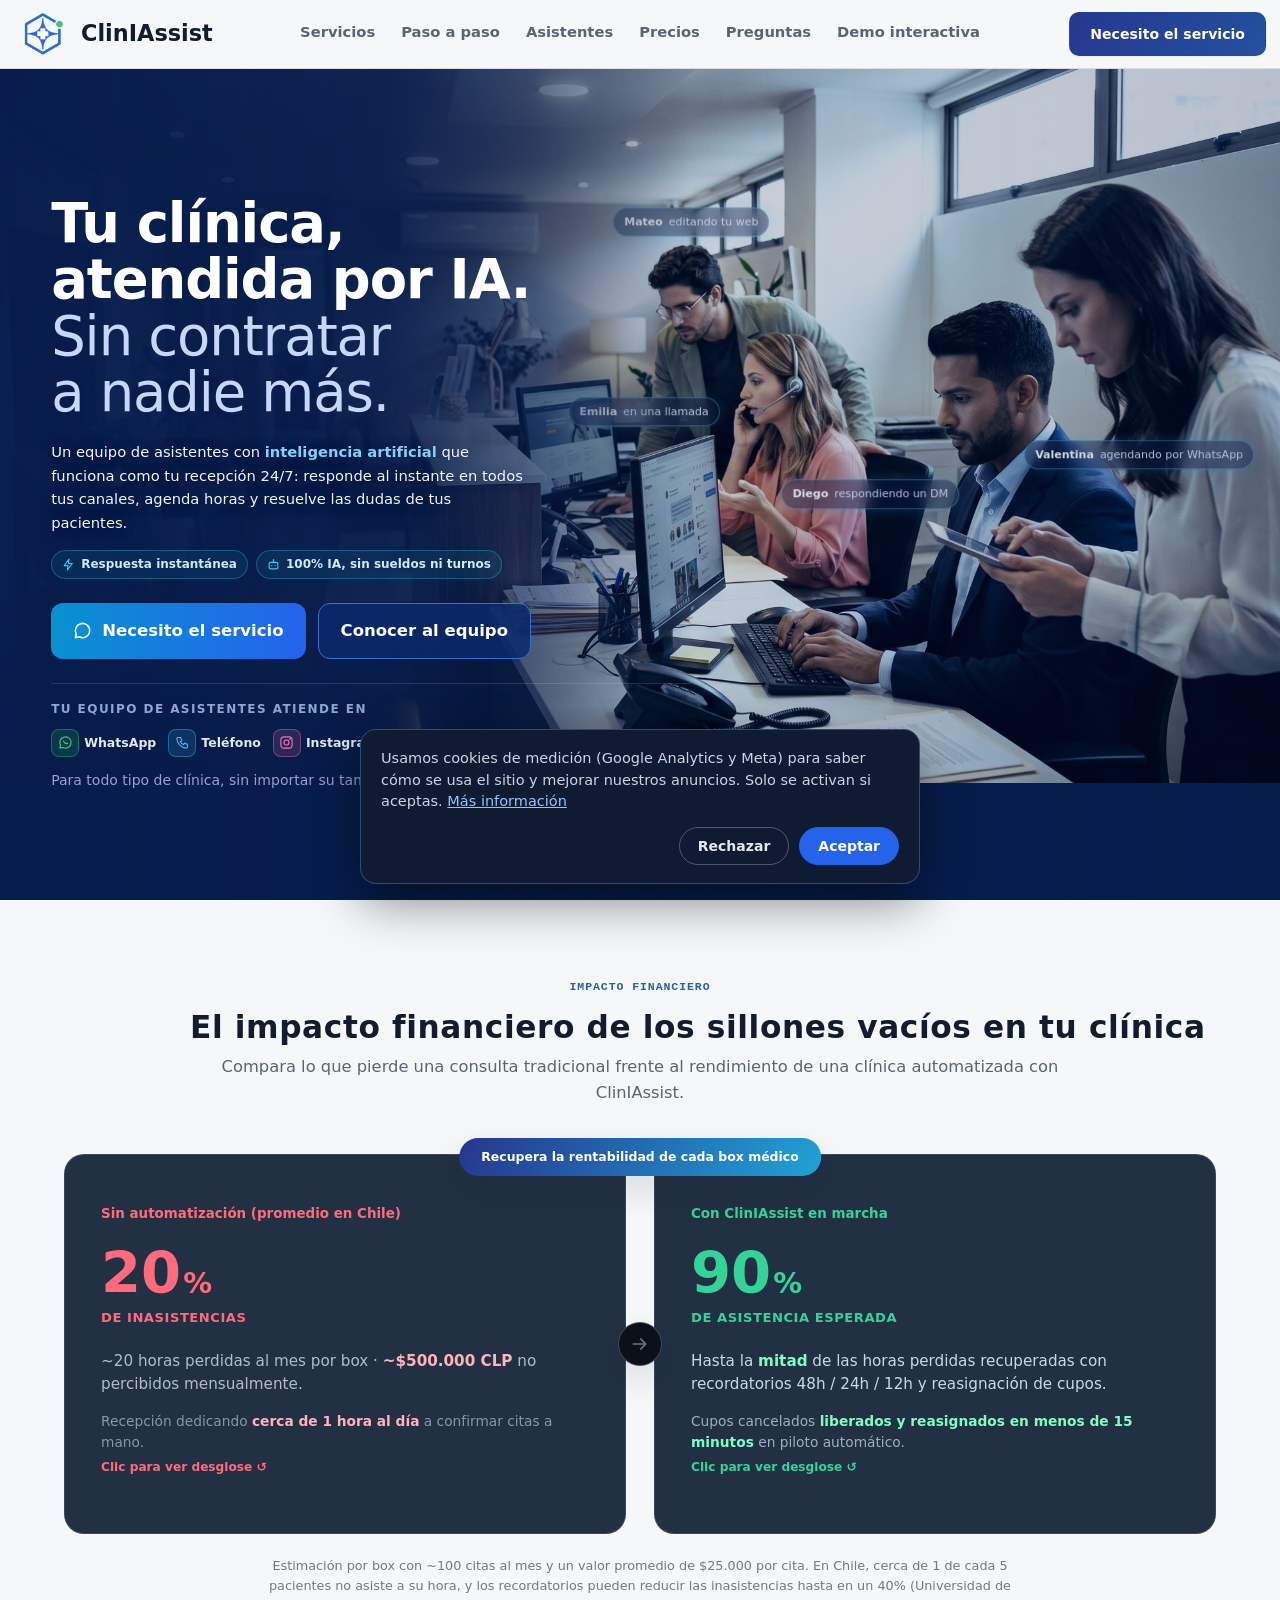
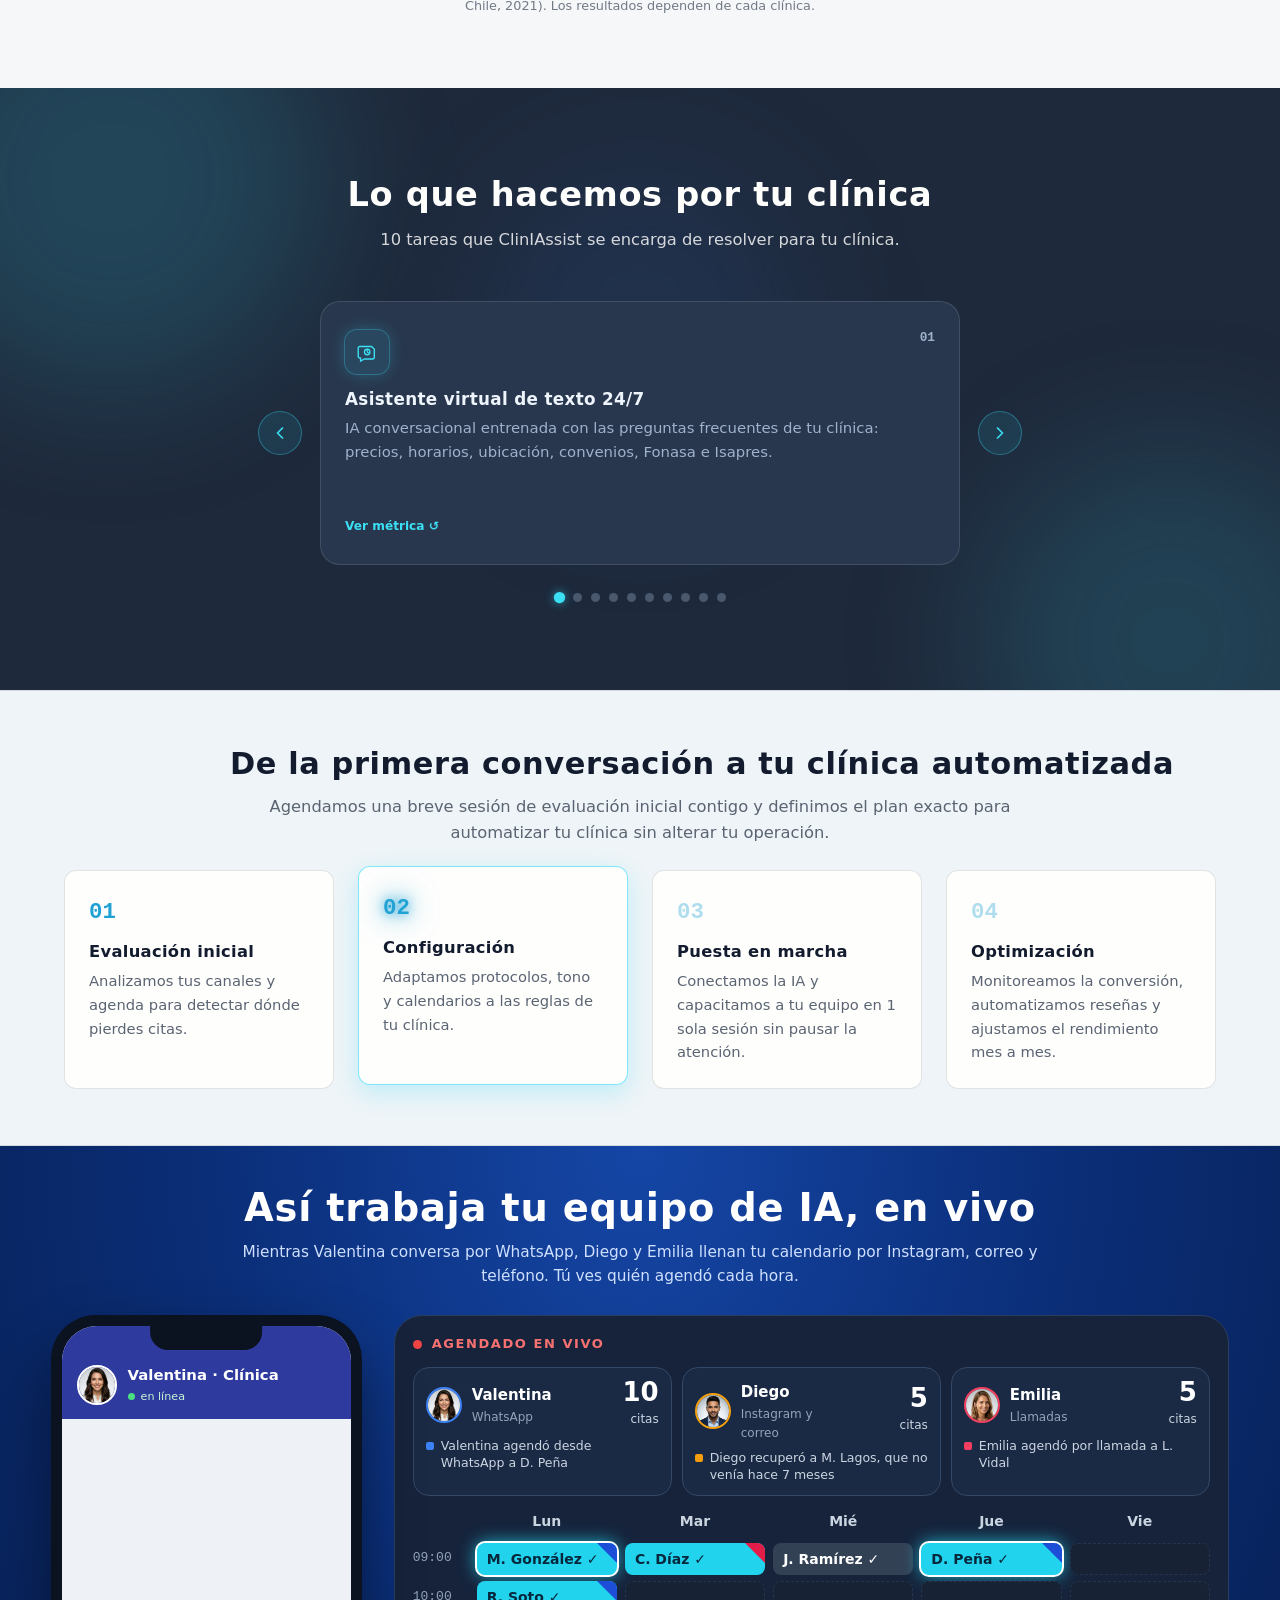
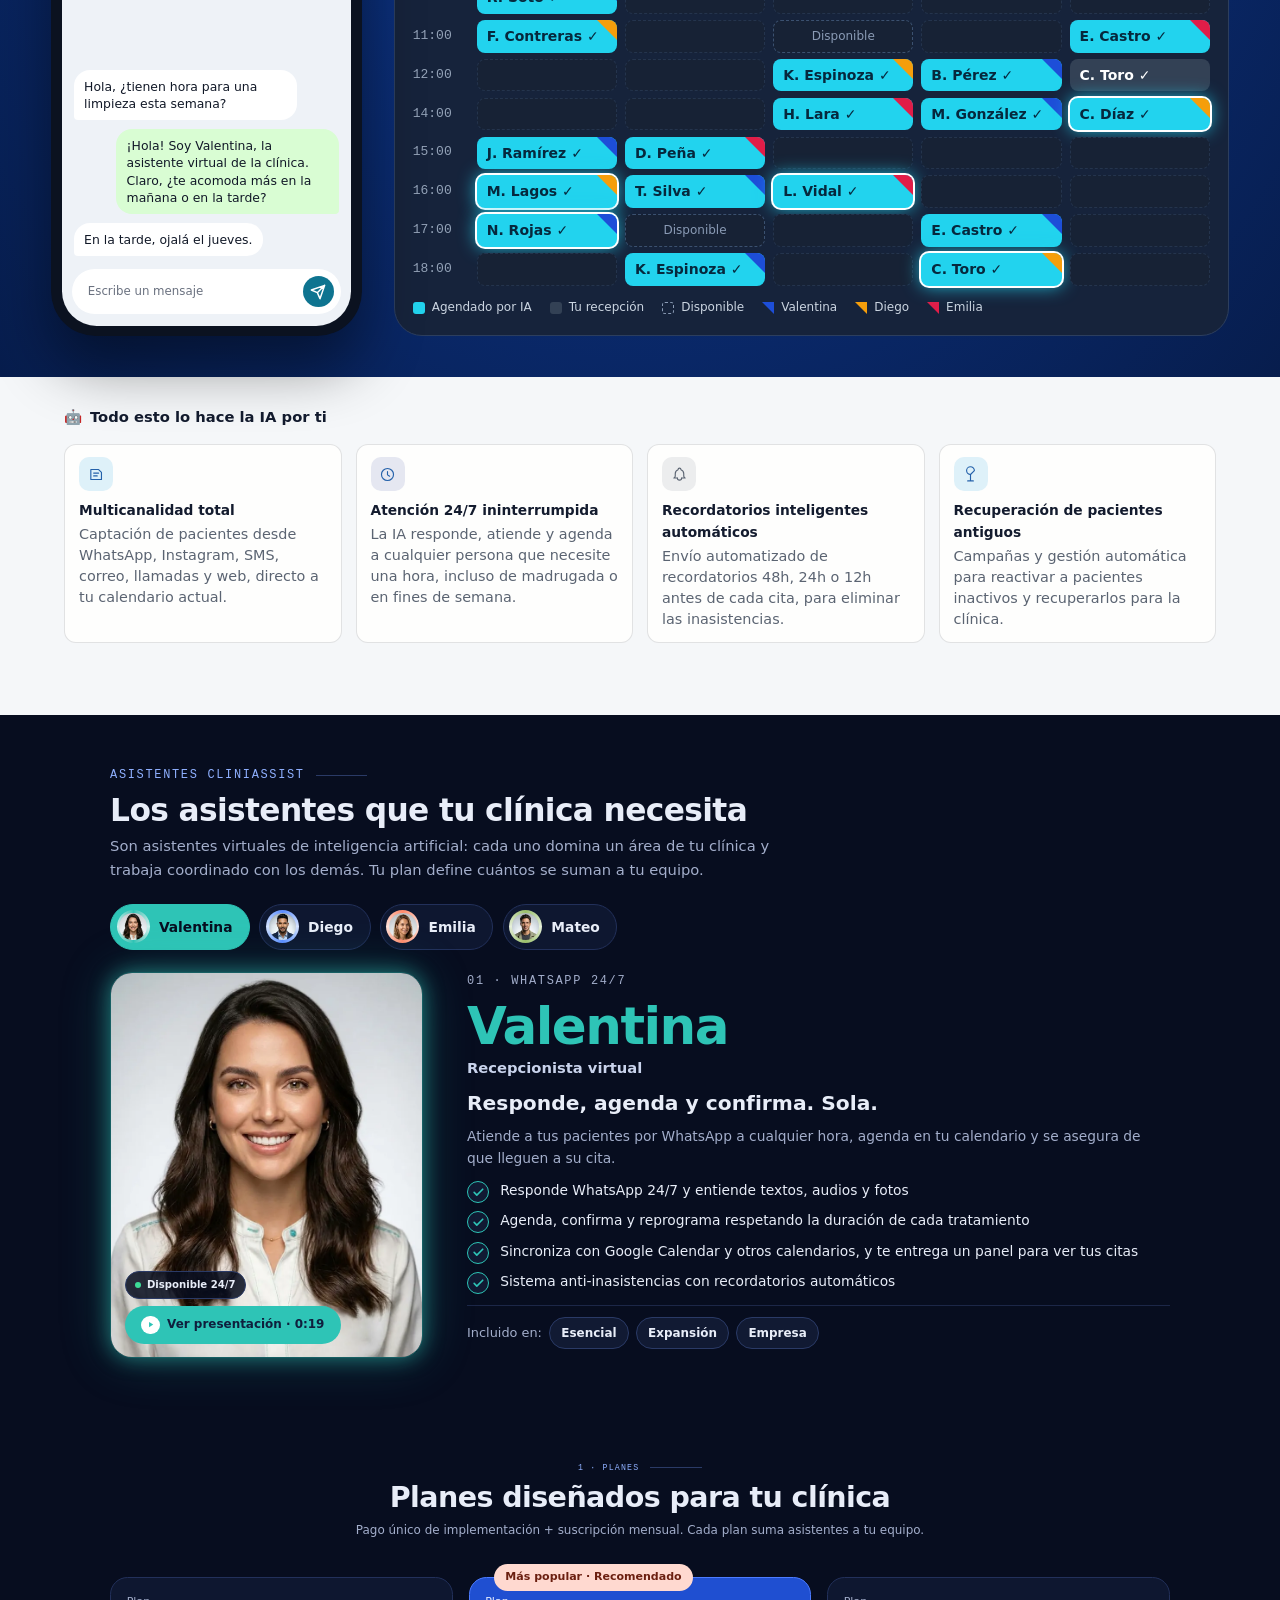
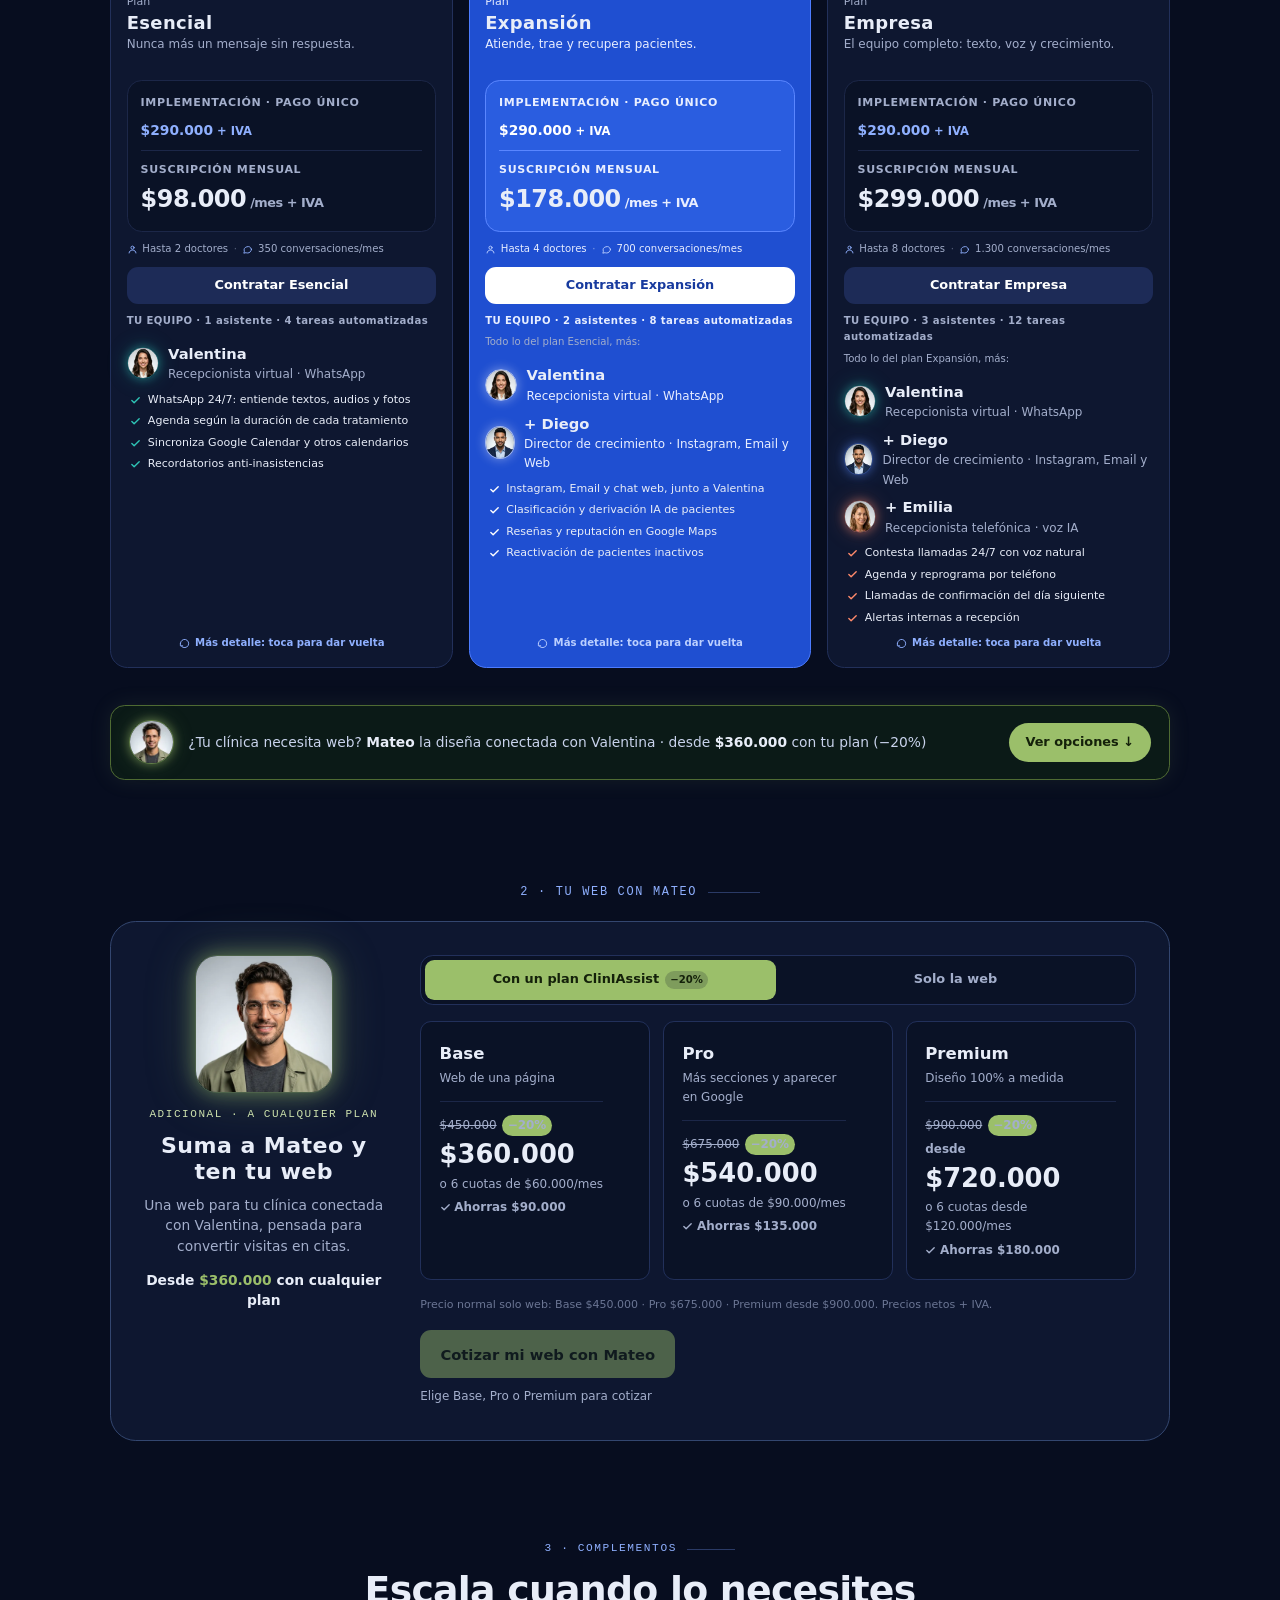
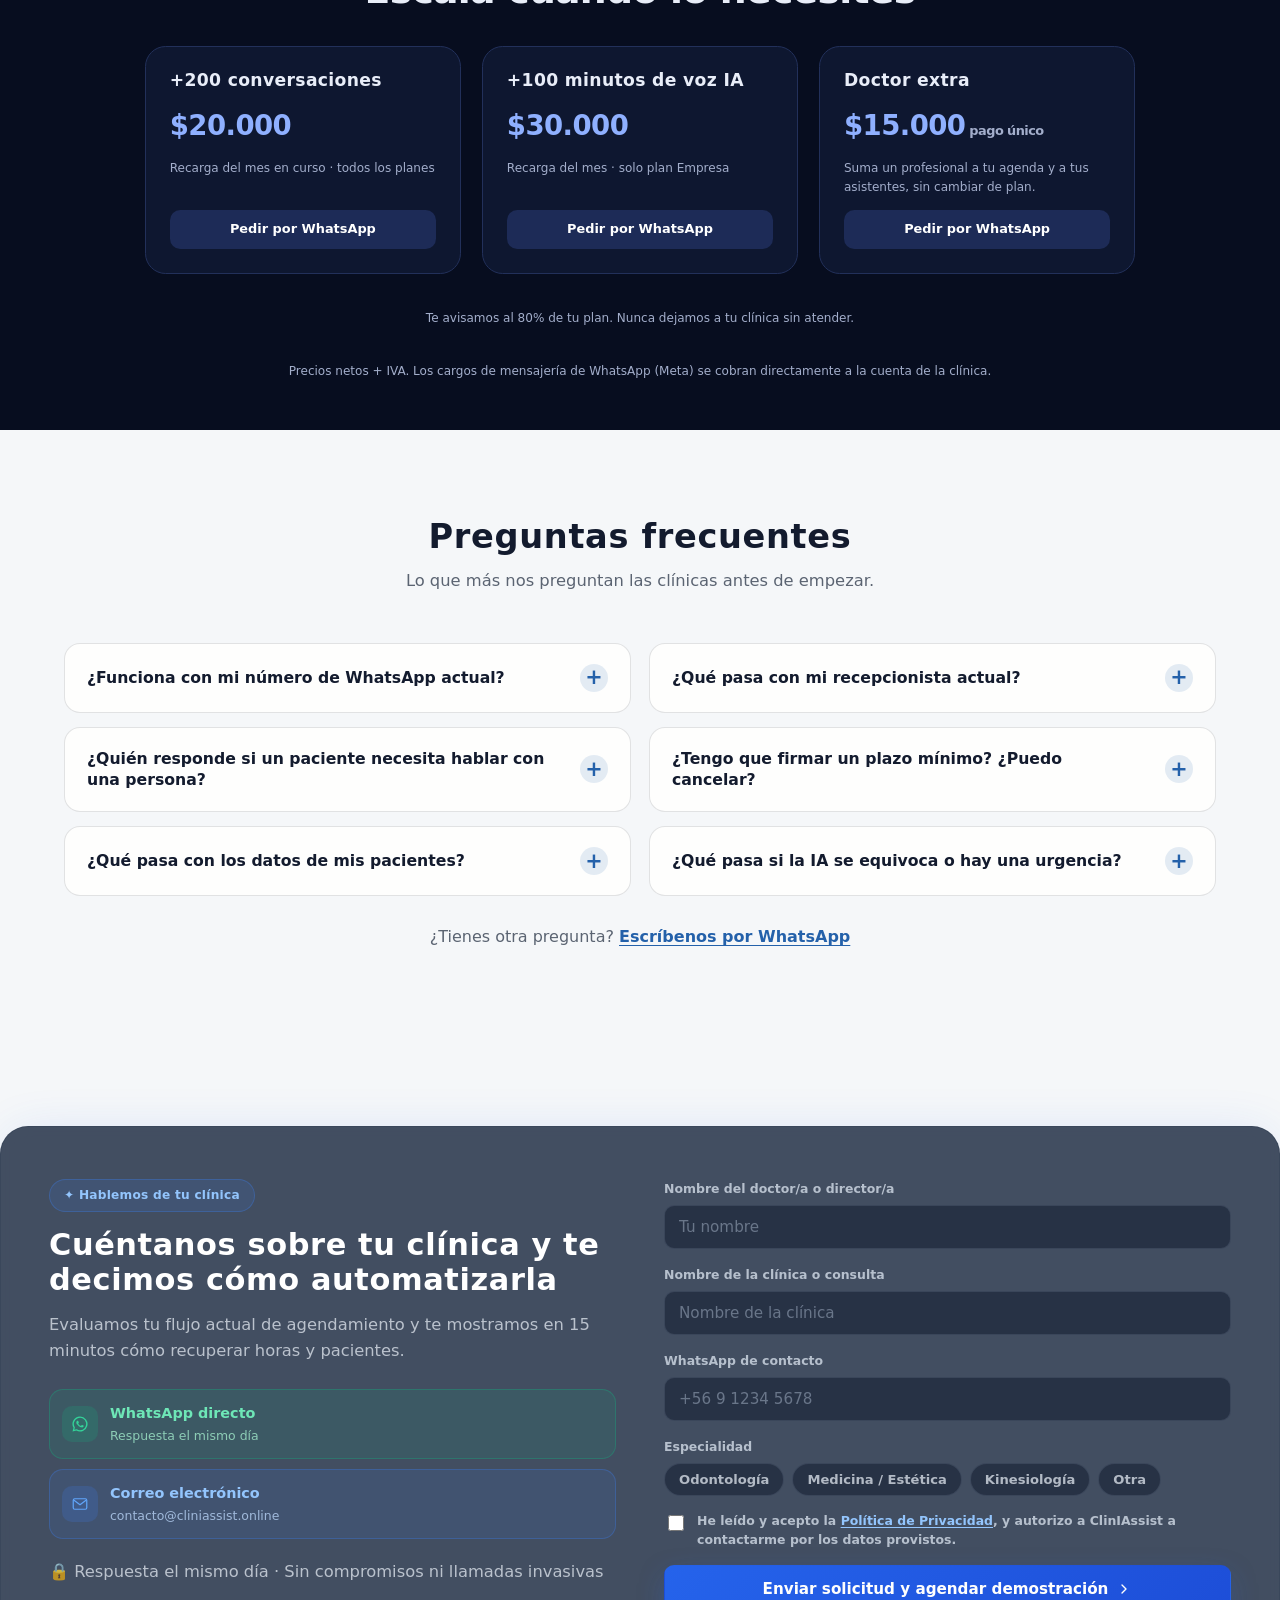
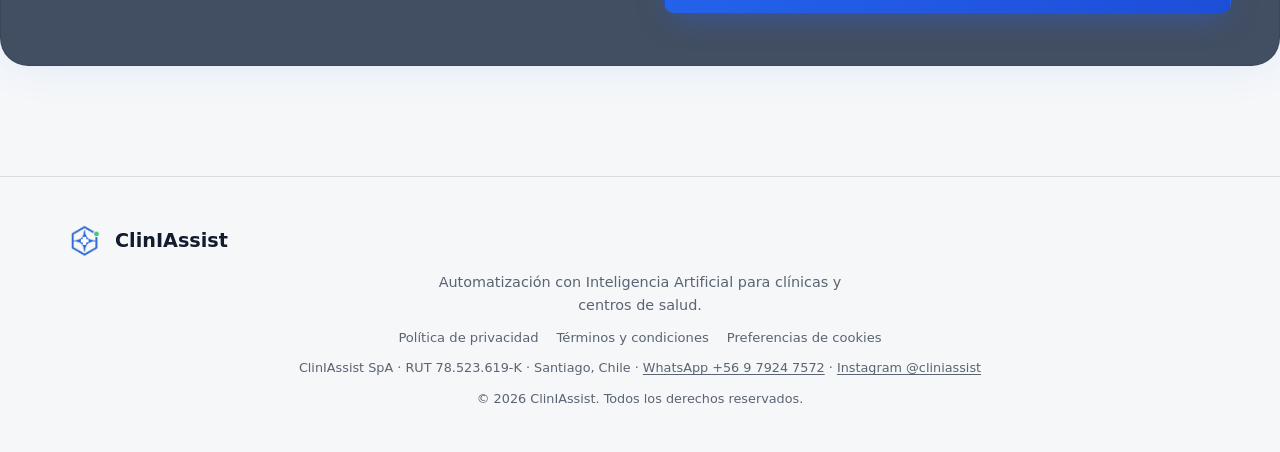
==== commit e7bc4c29: "Nueva portada con equipo virtual, agenda en vivo y secciones más compactas Co-Authored-By: Claude Op" ====
--- a/index.html
+++ b/index.html
@@ -29,9 +29,10 @@
 
 <link rel="preconnect" href="https://fonts.googleapis.com">
 <link rel="preconnect" href="https://fonts.gstatic.com" crossorigin>
-<link href="https://fonts.googleapis.com/css2?family=Manrope:wght@400;500;600;700&family=Nunito:wght@700;800&family=Plus+Jakarta+Sans:wght@500;600;700;800&family=IBM+Plex+Mono:wght@500;600&display=swap" rel="stylesheet">
+<link href="https://fonts.googleapis.com/css2?family=Manrope:wght@400;500;600;700&family=Nunito:wght@700;800&family=Plus+Jakarta+Sans:wght@400;500;600;700;800&family=IBM+Plex+Mono:wght@500;600&family=JetBrains+Mono:wght@500&display=swap" rel="stylesheet">
 <link rel="stylesheet" href="css/style.css">
 <link rel="stylesheet" href="css/asistentes.css">
+<link rel="stylesheet" href="css/cliniassist-secciones.css">
 
 <script type="application/ld+json">
 {
@@ -216,127 +217,51 @@
 <main id="top">
 
   <!-- HERO -->
-  <section class="hero">
-    <div class="hero-grid" aria-hidden="true"></div>
-    <svg class="hero-pulse" viewBox="0 0 600 60" preserveAspectRatio="none" aria-hidden="true">
-      <path d="M0 30 H150 l14 -20 l18 40 l14 -32 l10 12 H320 l12 -16 l16 32 l10 -16 H600" />
-    </svg>
-    <div class="container hero-inner">
-      <div class="hero-copy">
-        <h1 class="hero-title reveal">
-          Tu clínica,<br>
-          atendida por IA.<br>
-          <span class="hero-title-light">Sin contratar<br>
-          a nadie más.</span>
-        </h1>
-
-        <p class="hero-sub reveal">
-          Tu recepción funcionando las 24 horas, en automático: la IA responde a tus
-          pacientes por WhatsApp, teléfono, Instagram y correo, agenda sus horas y les
-          recuerda la cita para que lleguen.
-        </p>
-
-        <div class="hero-actions reveal">
-          <a href="https://wa.me/56979247572" class="btn btn-primary btn-lg js-whatsapp" data-wa-text="Hola, necesito el servicio de ClinIAssist." target="_blank" rel="noopener">
-            <svg class="btn-icon" viewBox="0 0 24 24" fill="currentColor" aria-hidden="true"><path d="M12 2a10 10 0 0 0-8.6 15.1L2 22l5.1-1.3A10 10 0 1 0 12 2Zm0 18.2a8.2 8.2 0 0 1-4.2-1.15l-.3-.18-3.13.82.84-3.05-.2-.31A8.2 8.2 0 1 1 12 20.2Zm4.5-6.15c-.24-.12-1.44-.71-1.66-.8-.22-.08-.39-.12-.55.12-.16.24-.63.8-.78.96-.14.16-.28.18-.53.06-.24-.12-1.02-.38-1.95-1.2-.72-.64-1.2-1.44-1.35-1.68-.14-.24-.02-.37.11-.49.11-.11.24-.28.36-.42.12-.14.16-.24.24-.4.08-.16.04-.3-.02-.42-.06-.12-.55-1.33-.76-1.82-.2-.48-.4-.42-.55-.42h-.47c-.16 0-.42.06-.64.3-.22.24-.84.82-.84 2s.86 2.32.98 2.48c.12.16 1.7 2.6 4.13 3.64.58.25 1.03.4 1.38.51.58.18 1.11.16 1.53.1.47-.07 1.44-.59 1.64-1.16.2-.57.2-1.06.14-1.16-.06-.1-.22-.16-.46-.28Z"/></svg>
-            <span>Necesito el servicio</span>
+  <section class="cia-hero" id="inicio">
+    <div class="cia-hero__fondo">
+    <div class="cia-hero__escena">
+      <div class="cia-hero__paneo">
+        <img class="cia-hero__bg" src="assets/equipo/equipo-trabajando.jpg" alt="">
+        <div class="cia-hero__burbujas" aria-hidden="true">
+          <div class="cia-burbuja" style="--x:54%; --y:23.5%"><strong>Mateo</strong><span>editando tu web</span></div>
+          <div class="cia-burbuja cia-burbuja--lateral" style="--x:57%; --y:48%"><strong>Emilia</strong><span>en una llamada</span></div>
+          <div class="cia-burbuja cia-burbuja--centro" style="--x:68%; --y:59.5%"><strong>Diego</strong><span>respondiendo un DM</span></div>
+          <div class="cia-burbuja cia-burbuja--centro" style="--x:89%; --y:54%"><strong>Valentina</strong><span>agendando por WhatsApp</span></div>
+        </div>
+      </div>
+    </div>
+    <div class="cia-hero__overlay" aria-hidden="true"></div>
+    </div>
+
+    <div class="cia-hero__contenido">
+      <div class="cia-hero__texto">
+        <h1><span class="cia-l">Tu clínica,</span> <span class="cia-l">atendida por IA.</span> <span class="cia-l cia-l--sub">Sin contratar a nadie más.</span></h1>
+        <p class="cia-hero__sub">Un equipo de asistentes con <strong>inteligencia artificial</strong> que funciona como tu recepción 24/7: responde al instante en todos tus canales, agenda horas y resuelve las dudas de tus pacientes.</p>
+
+        <div class="cia-sellos">
+          <span class="cia-sello"><svg viewBox="0 0 24 24" fill="none" stroke="#22d3ee" stroke-width="2" stroke-linecap="round" stroke-linejoin="round" aria-hidden="true"><path d="M13 2L4 14h7l-1 8 9-12h-7z"/></svg>Respuesta instantánea</span>
+          <span class="cia-sello"><svg viewBox="0 0 24 24" fill="none" stroke="#22d3ee" stroke-width="2" stroke-linecap="round" stroke-linejoin="round" aria-hidden="true"><rect x="4" y="8" width="16" height="12" rx="3"/><path d="M12 8V4"/><circle cx="12" cy="3" r="1.3" fill="#22d3ee" stroke="none"/><circle cx="9" cy="14" r="1.3" fill="#22d3ee" stroke="none"/><circle cx="15" cy="14" r="1.3" fill="#22d3ee" stroke="none"/></svg>100% IA, sin sueldos ni turnos</span>
+        </div>
+
+        <div class="cia-botones">
+          <a class="cia-btn cia-btn--primario js-whatsapp" href="https://wa.me/56979247572" data-wa-text="Hola, necesito el servicio de ClinIAssist." target="_blank" rel="noopener">
+            <svg width="19" height="19" viewBox="0 0 24 24" fill="none" stroke="currentColor" stroke-width="2" stroke-linecap="round" stroke-linejoin="round" aria-hidden="true"><path d="M21 12a9 9 0 0 1-13.2 7.95L3 21l1.1-4.6A9 9 0 1 1 21 12z"/></svg>
+            Necesito el servicio
           </a>
-          <a href="/simulador/" class="btn btn-ghost btn-lg">
-            <span>Ver cómo funciona</span>
-            <svg class="btn-chevron" viewBox="0 0 24 24" fill="none" aria-hidden="true"><path d="M9 6l6 6-6 6" stroke="currentColor" stroke-width="2" stroke-linecap="round" stroke-linejoin="round"/></svg>
-          </a>
-        </div>
-
-
-        <p class="hero-trust reveal">
-          Pensado para clínicas dentales, estéticas, veterinarias, fisioterapia y
-          centros médicos que atienden a sus pacientes por WhatsApp.
-        </p>
-      </div>
-
-      <div class="hero-visual reveal">
-        <div class="hero-visual-glow" aria-hidden="true"></div>
-
-        <span class="float-badge float-badge-top">
-          <span class="float-badge-icon">
-            <svg viewBox="0 0 24 24" fill="none"><circle cx="12" cy="12" r="8.5" stroke="currentColor" stroke-width="1.6"/><path d="M12 8v4.5l3 2" stroke="currentColor" stroke-width="1.6" stroke-linecap="round" stroke-linejoin="round"/></svg>
-          </span>
-          Disponible 24/7
-        </span>
-
-        <div class="phone-scene" id="demo-interactiva">
-          <div class="confirm-card" id="confirmCard">
-            <span class="confirm-icon" aria-hidden="true">
-              <svg viewBox="0 0 24 24" fill="none"><path d="m5 13 4 4 10-10" stroke="currentColor" stroke-width="2.4" stroke-linecap="round" stroke-linejoin="round"/></svg>
-            </span>
-            <span>Cita confirmada 👍</span>
-          </div>
-
-          <div class="phone-wrap">
-            <div class="phone-shadow" aria-hidden="true"></div>
-
-            <div class="phone-frame">
-              <span class="phone-btn phone-btn-power" aria-hidden="true"></span>
-              <span class="phone-btn phone-btn-vol1" aria-hidden="true"></span>
-              <span class="phone-btn phone-btn-vol2" aria-hidden="true"></span>
-
-              <div class="phone-screen">
-                <span class="phone-notch" aria-hidden="true"><i></i></span>
-
-                <div class="chat-mock">
-                  <div class="chat-mock-head">
-                    <span class="chat-avatar" aria-hidden="true">
-                      <svg viewBox="0 0 24 24" fill="none"><circle cx="12" cy="12" r="9" stroke="currentColor" stroke-width="1.6"/><path d="M12 8v4.5l3 2" stroke="currentColor" stroke-width="1.6" stroke-linecap="round" stroke-linejoin="round"/></svg>
-                    </span>
-                    <span class="chat-head-text">
-                      <strong>Asistente ClinIAssist</strong>
-                      <em><span class="chat-dot"></span> en línea</em>
-                    </span>
-                  </div>
-
-                  <div class="chat-mock-body">
-                    <div class="bubble in bubble-visible">Hola, ¿tienen hora para una limpieza dental esta semana?</div>
-
-                    <div class="typing-indicator out" hidden><span></span><span></span><span></span></div>
-                    <div class="bubble out" hidden>¡Hola! Soy Valentina, la asistente virtual de la clínica. Sí, tengo hora este jueves a las 10:00 o a las 16:00. ¿Cuál te acomoda?</div>
-
-                    <div class="bubble in" hidden>El jueves a las 16:00, por favor.</div>
-
-                    <div class="typing-indicator out" hidden><span></span><span></span><span></span></div>
-                    <div class="bubble out" hidden>¡Listo! Tu hora quedó agendada para el jueves a las 16:00. Te enviaré un recordatorio 24 horas antes.</div>
-                  </div>
-
-                  <div class="chat-mock-input" aria-hidden="true">
-                    <span>Escribe un mensaje</span>
-                    <span class="chat-send">
-                      <svg viewBox="0 0 24 24" fill="none"><path d="M4 12 20 4l-6 16-2.5-6.5L4 12Z" stroke="currentColor" stroke-width="1.6" stroke-linejoin="round"/></svg>
-                    </span>
-                  </div>
-                </div>
-
-                <span class="phone-home" aria-hidden="true"></span>
-              </div>
-            </div>
-          </div>
-
-          <div class="cal-widget">
-            <div class="cal-widget-head">
-              <span class="cal-widget-icon" aria-hidden="true">
-                <svg viewBox="0 0 24 24" fill="none"><rect x="3" y="5" width="18" height="16" rx="2" stroke="currentColor" stroke-width="1.6"/><path d="M8 3v4M16 3v4M3 10h18" stroke="currentColor" stroke-width="1.6" stroke-linecap="round"/></svg>
-              </span>
-              <span>Agenda de la semana</span>
-            </div>
-            <div class="cal-widget-days">
-              <span>L</span><span>M</span><span>M</span><span>J</span><span>V</span>
-            </div>
-            <div class="cal-widget-grid">
-              <div class="cal-slot busy"></div><div class="cal-slot fillable"></div><div class="cal-slot busy"></div><div class="cal-slot fillable"></div><div class="cal-slot fillable"></div>
-              <div class="cal-slot fillable"></div><div class="cal-slot busy"></div><div class="cal-slot fillable"></div><div class="cal-slot busy"></div><div class="cal-slot fillable"></div>
-              <div class="cal-slot fillable"></div><div class="cal-slot fillable"></div><div class="cal-slot busy"></div><div class="cal-slot fillable"></div><div class="cal-slot fillable"></div>
-            </div>
-            <p class="cal-widget-caption"><span id="calCount">0</span> citas agendadas hoy</p>
-          </div>
-        </div>
+          <a class="cia-btn cia-btn--secundario" href="#asistentes">Conocer al equipo</a>
+        </div>
+
+        <div class="cia-canales">
+          <div class="cia-canales__titulo">Tu equipo de asistentes atiende en</div>
+          <div class="cia-canales__lista">
+            <span class="cia-canal" style="--c:37,211,102"><b><svg width="15" height="15" viewBox="0 0 24 24" fill="none" stroke="#25d366" stroke-width="1.8" stroke-linecap="round" stroke-linejoin="round" aria-hidden="true"><path d="M21 12a9 9 0 0 1-13.2 7.95L3 21l1.1-4.6A9 9 0 1 1 21 12z"/><path d="M9 9.5c.3 1.8 1.7 3.6 3.5 4.5l1.2-1 1.8.8"/></svg></b>WhatsApp</span>
+            <span class="cia-canal" style="--c:56,189,248"><b><svg width="15" height="15" viewBox="0 0 24 24" fill="none" stroke="#38bdf8" stroke-width="1.8" stroke-linecap="round" stroke-linejoin="round" aria-hidden="true"><path d="M5 4h4l2 5-2.5 1.5a11 11 0 0 0 5 5L15 13l5 2v4a2 2 0 0 1-2 2A16 16 0 0 1 3 6a2 2 0 0 1 2-2"/></svg></b>Teléfono</span>
+            <span class="cia-canal" style="--c:244,114,182"><b><svg width="15" height="15" viewBox="0 0 24 24" fill="none" stroke="#f472b6" stroke-width="1.8" stroke-linecap="round" stroke-linejoin="round" aria-hidden="true"><rect x="3" y="3" width="18" height="18" rx="5"/><circle cx="12" cy="12" r="4"/><circle cx="17.5" cy="6.5" r="0.6"/></svg></b>Instagram</span>
+            <span class="cia-canal" style="--c:251,191,36"><b><svg width="15" height="15" viewBox="0 0 24 24" fill="none" stroke="#fbbf24" stroke-width="1.8" stroke-linecap="round" stroke-linejoin="round" aria-hidden="true"><rect x="3" y="5" width="18" height="14" rx="2"/><path d="M3 7l9 6 9-6"/></svg></b>Correo</span>
+            <span class="cia-canal" style="--c:167,139,250"><b><svg width="15" height="15" viewBox="0 0 24 24" fill="none" stroke="#a78bfa" stroke-width="1.8" stroke-linecap="round" stroke-linejoin="round" aria-hidden="true"><circle cx="12" cy="12" r="9"/><path d="M3 12h18"/><path d="M12 3a14 14 0 0 1 0 18a14 14 0 0 1 0-18z"/></svg></b>Web</span>
+          </div>
+        </div>
+        <p class="cia-hero__para">Para todo tipo de clínica, sin importar su tamaño.</p>
       </div>
     </div>
   </section>
@@ -744,239 +669,111 @@
   </section>
 
   <!-- PANEL / HERRAMIENTA -->
+  <!-- AGENDA EN VIVO -->
+  <section class="cia-agenda" id="cia-agenda">
+    <div class="cia-agenda__wrap">
+      <h2>Así trabaja tu equipo de IA, en vivo</h2>
+      <p class="cia-agenda__sub">Mientras Valentina conversa por WhatsApp, Diego y Emilia llenan tu calendario por Instagram, correo y teléfono. Tú ves quién agendó cada hora.</p>
+
+      <div class="cia-agenda__fila">
+        <div class="cia-tel">
+          <div class="cia-tel__pantalla">
+            <div class="cia-tel__cab">
+              <img src="assets/equipo/valentina-2.jpg" alt="Valentina">
+              <div>
+                <div class="cia-tel__nombre">Valentina · Clínica</div>
+                <div class="cia-tel__estado" data-estado>en línea</div>
+              </div>
+            </div>
+            <div class="cia-chat">
+              <div class="cia-msg cia-msg--paciente" data-t="150">Hola, ¿tienen hora para una limpieza esta semana?</div>
+              <div class="cia-msg cia-msg--ia" data-t="1100">¡Hola! Soy Valentina, la asistente virtual de la clínica. Claro, ¿te acomoda más en la mañana o en la tarde?</div>
+              <div class="cia-msg cia-msg--paciente" data-t="1900">En la tarde, ojalá el jueves.</div>
+              <div class="cia-msg cia-msg--ia" data-t="2900">Tengo el jueves a las 16:00 con la Dra. Pérez. ¿Te la reservo?</div>
+              <div class="cia-msg cia-msg--paciente" data-t="3700">Sí, por favor. Soy Francisca Morales.</div>
+              <div class="cia-msg cia-msg--ia" data-t="5500">Listo, Francisca ✓ Quedaste agendada el jueves a las 16:00. Te enviaré un recordatorio el día anterior.</div>
+              <div class="cia-msg cia-msg--escribiendo" data-escribiendo><i></i><i></i><i></i></div>
+              <div class="cia-msg cia-msg--sistema" data-t="6200">✓ Cita creada en tu calendario</div>
+            </div>
+            <div class="cia-tel__input">Escribe un mensaje
+              <b><svg width="16" height="16" viewBox="0 0 24 24" fill="none" stroke="#fff" stroke-width="2.2" stroke-linecap="round" stroke-linejoin="round" aria-hidden="true"><path d="M22 2L11 13M22 2l-7 20-4-9-9-4 20-7z"/></svg></b>
+            </div>
+          </div>
+        </div>
+
+        <div class="cia-panel">
+          <div class="cia-envivo"><i></i>AGENDADO EN VIVO</div>
+          <div class="cia-equipo">
+            <div class="cia-asist" style="--c:#3b82f6">
+              <div class="cia-asist__top"><img src="assets/equipo/valentina-2.jpg" alt="Valentina"><div><strong>Valentina</strong><small>WhatsApp</small></div><div class="cia-asist__num"><b data-num="V">0</b><span>citas</span></div></div>
+              <div class="cia-asist__ult" data-ult="V">Valentina está atendiendo pacientes…</div>
+            </div>
+            <div class="cia-asist" style="--c:#f59e0b">
+              <div class="cia-asist__top"><img src="assets/equipo/diego-2.jpg" alt="Diego"><div><strong>Diego</strong><small>Instagram y correo</small></div><div class="cia-asist__num"><b data-num="D">0</b><span>citas</span></div></div>
+              <div class="cia-asist__ult" data-ult="D">Diego está revisando pacientes inactivos…</div>
+            </div>
+            <div class="cia-asist" style="--c:#f43f5e">
+              <div class="cia-asist__top"><img src="assets/equipo/emilia-2.jpg" alt="Emilia"><div><strong>Emilia</strong><small>Llamadas</small></div><div class="cia-asist__num"><b data-num="E">0</b><span>citas</span></div></div>
+              <div class="cia-asist__ult" data-ult="E">Emilia está atendiendo llamadas…</div>
+            </div>
+          </div>
+          <div class="cia-cal__dias"><span></span><span>Lun</span><span>Mar</span><span>Mié</span><span>Jue</span><span>Vie</span></div>
+          <div class="cia-cal__grid" data-grid></div>
+          <div class="cia-leyenda">
+            <span><i style="background:#22d3ee"></i>Agendado por IA</span>
+            <span><i style="background:#334155"></i>Tu recepción</span>
+            <span><i style="border:1px dashed #8a9bb5"></i>Disponible</span>
+            <span><i class="esq" style="--c:#1d4ed8"></i>Valentina</span>
+            <span><i class="esq" style="--c:#f59e0b"></i>Diego</span>
+            <span><i class="esq" style="--c:#e11d48"></i>Emilia</span>
+          </div>
+        </div>
+      </div>
+    </div>
+  </section>
+
   <section class="tool">
     <div class="container">
-      <div class="section-head tool-head reveal">
-        <h2>Tu agenda, potenciada con IA y en piloto automático</h2>
-        <p>Conectamos ClinIAssist directamente a tu calendario actual (Google, Outlook, etc.). La IA agenda y confirma citas por WhatsApp sin que tengas que mover un dedo.</p>
-      </div>
-
-      <div class="tool-panel reveal">
-        <div class="tool-tabs" role="tablist">
-          <button class="tool-tab is-active" type="button" id="toolTabAgenda" data-tab="agenda" role="tab" aria-selected="true" aria-controls="toolPanelAgenda" tabindex="0">
-            <span class="tool-tab-title">Agenda</span>
-            <span class="tool-tab-desc">Tus pacientes reservan solos, sin llamadas</span>
-          </button>
-          <button class="tool-tab" type="button" id="toolTabStats" data-tab="stats" role="tab" aria-selected="false" aria-controls="toolPanelStats" tabindex="-1">
-            <span class="tool-tab-title">Estadísticas</span>
-            <span class="tool-tab-desc">Resultados medibles, mes a mes</span>
-          </button>
-        </div>
-
-        <div class="tool-body">
-
-          <div class="tool-panel-content is-active" id="toolPanelAgenda" data-panel="agenda" role="tabpanel" aria-labelledby="toolTabAgenda">
-            <div class="agenda-mock">
-              <div class="gcal-wrap">
-                <div class="gcal">
-                  <div class="gcal-row gcal-row-head">
-                    <span class="gcal-time"></span>
-                    <span>Lun</span><span>Mar</span><span>Mié</span><span>Jue</span><span>Vie</span>
-                  </div>
-
-                  <div class="gcal-row">
-                    <span class="gcal-time">09:00</span>
-                    <span class="gcal-cell"><button type="button" class="gcal-event tag-blue is-confirmed js-appt">M. González<i class="gcal-check">✓</i></button></span>
-                    <span class="gcal-cell"><button type="button" class="gcal-event tag-blue is-confirmed js-appt">C. Díaz<i class="gcal-check">✓</i></button></span>
-                    <span class="gcal-cell"><button type="button" class="gcal-event tag-green is-confirmed js-appt">J. Ramírez<i class="gcal-check">✓</i></button></span>
-                    <span class="gcal-cell"><button type="button" class="gcal-event tag-blue is-confirmed js-appt">Dr. Pérez<i class="gcal-check">✓</i></button></span>
-                    <span class="gcal-cell"><button type="button" class="gcal-event tag-blue is-confirmed js-appt">A. Fuentes<i class="gcal-check">✓</i></button></span>
-                  </div>
-
-                  <div class="gcal-row">
-                    <span class="gcal-time">10:00</span>
-                    <span class="gcal-cell"><button type="button" class="gcal-event tag-blue is-confirmed js-appt">R. Soto<i class="gcal-check">✓</i></button></span>
-                    <span class="gcal-cell"></span>
-                    <span class="gcal-cell"><button type="button" class="gcal-event tag-blue is-confirmed js-appt">P. Herrera<i class="gcal-check">✓</i></button></span>
-                    <span class="gcal-cell"><button type="button" class="gcal-event tag-blue is-confirmed js-appt">M. González<i class="gcal-check">✓</i></button></span>
-                    <span class="gcal-cell"><button type="button" class="gcal-event tag-green is-pending js-appt">T. Silva<i class="gcal-q">?</i></button></span>
-                  </div>
-
-                  <div class="gcal-row">
-                    <span class="gcal-time">11:00</span>
-                    <span class="gcal-cell"><button type="button" class="gcal-event tag-blue is-confirmed js-appt">L. Vidal<i class="gcal-check">✓</i></button></span>
-                    <span class="gcal-cell"><button type="button" class="gcal-event tag-blue is-confirmed js-appt">F. Contreras<i class="gcal-check">✓</i></button></span>
-                    <span class="gcal-cell"></span>
-                    <span class="gcal-cell"><button type="button" class="gcal-event tag-blue is-confirmed js-appt">N. Rojas<i class="gcal-check">✓</i></button></span>
-                    <span class="gcal-cell"><button type="button" class="gcal-event tag-blue is-confirmed js-appt">S. Muñoz<i class="gcal-check">✓</i></button></span>
-                  </div>
-
-                  <div class="gcal-row">
-                    <span class="gcal-time">12:00</span>
-                    <span class="gcal-cell"><button type="button" class="gcal-event tag-blue is-confirmed js-appt">E. Castro<i class="gcal-check">✓</i></button></span>
-                    <span class="gcal-cell"><button type="button" class="gcal-event tag-green is-confirmed js-appt">O. Vega<i class="gcal-check">✓</i></button></span>
-                    <span class="gcal-cell"><button type="button" class="gcal-event tag-blue is-confirmed js-appt">I. Bravo<i class="gcal-check">✓</i></button></span>
-                    <span class="gcal-cell"><button type="button" class="gcal-event tag-blue is-confirmed js-appt">C. Díaz<i class="gcal-check">✓</i></button></span>
-                    <span class="gcal-cell"><button type="button" class="gcal-event tag-blue is-pending js-appt">Dr. Pérez<i class="gcal-q">?</i></button></span>
-                  </div>
-
-                  <div class="gcal-row">
-                    <span class="gcal-time">14:00</span>
-                    <span class="gcal-cell"><button type="button" class="gcal-event tag-blue is-confirmed js-appt">A. Fuentes<i class="gcal-check">✓</i></button></span>
-                    <span class="gcal-cell"><button type="button" class="gcal-event tag-blue is-confirmed js-appt">R. Soto<i class="gcal-check">✓</i></button></span>
-                    <span class="gcal-cell"><button type="button" class="gcal-event tag-green is-pending js-appt">K. Espinoza<i class="gcal-q">?</i></button></span>
-                    <span class="gcal-cell"><button type="button" class="gcal-event tag-blue is-confirmed js-appt">P. Herrera<i class="gcal-check">✓</i></button></span>
-                    <span class="gcal-cell"></span>
-                  </div>
-
-                  <div class="gcal-row">
-                    <span class="gcal-time">15:00</span>
-                    <span class="gcal-cell"><button type="button" class="gcal-event tag-blue is-confirmed js-appt">M. González<i class="gcal-check">✓</i></button></span>
-                    <span class="gcal-cell"><button type="button" class="gcal-event tag-blue is-confirmed js-appt">L. Vidal<i class="gcal-check">✓</i></button></span>
-                    <span class="gcal-cell"><button type="button" class="gcal-event tag-blue is-confirmed js-appt">F. Contreras<i class="gcal-check">✓</i></button></span>
-                    <span class="gcal-cell"><button type="button" class="gcal-event tag-blue is-confirmed js-appt">N. Rojas<i class="gcal-check">✓</i></button></span>
-                    <span class="gcal-cell"><button type="button" class="gcal-event tag-blue is-confirmed js-appt">S. Muñoz<i class="gcal-check">✓</i></button></span>
-                  </div>
-
-                  <div class="gcal-row">
-                    <span class="gcal-time">16:00</span>
-                    <span class="gcal-cell"><button type="button" class="gcal-event tag-blue is-confirmed js-appt">E. Castro<i class="gcal-check">✓</i></button></span>
-                    <span class="gcal-cell"><button type="button" class="gcal-event tag-blue is-confirmed js-appt">C. Díaz<i class="gcal-check">✓</i></button></span>
-                    <span class="gcal-cell"><button type="button" class="gcal-event tag-blue is-confirmed js-appt">I. Bravo<i class="gcal-check">✓</i></button></span>
-                    <span class="gcal-cell"><button type="button" class="gcal-event tag-blue is-confirmed js-appt">Dr. Pérez<i class="gcal-check">✓</i></button></span>
-                    <span class="gcal-cell"><button type="button" class="gcal-event tag-blue is-confirmed js-appt">A. Fuentes<i class="gcal-check">✓</i></button></span>
-                  </div>
-
-                  <div class="gcal-row">
-                    <span class="gcal-time">17:00</span>
-                    <span class="gcal-cell"><button type="button" class="gcal-event tag-blue is-confirmed js-appt">R. Soto<i class="gcal-check">✓</i></button></span>
-                    <span class="gcal-cell"><button type="button" class="gcal-event tag-blue is-confirmed js-appt">P. Herrera<i class="gcal-check">✓</i></button></span>
-                    <span class="gcal-cell"><button type="button" class="gcal-event tag-blue is-confirmed js-appt">M. González<i class="gcal-check">✓</i></button></span>
-                    <span class="gcal-cell"><button type="button" class="gcal-event tag-blue is-confirmed js-appt">L. Vidal<i class="gcal-check">✓</i></button></span>
-                    <span class="gcal-cell"><button type="button" class="gcal-event tag-blue is-confirmed js-appt">N. Rojas<i class="gcal-check">✓</i></button></span>
-                  </div>
-                </div>
-
-                <div class="gcal-legend">
-                  <span><i class="dot-blue"></i> Agendado por IA</span>
-                  <span><i class="dot-green"></i> Agendado por Recepción</span>
-                  <span class="gcal-legend-sep">·</span>
-                  <span><i class="gcal-check">✓</i> Confirmada</span>
-                  <span><i class="gcal-q">?</i> Pendiente</span>
-                </div>
-              </div>
-
-              <div class="agenda-benefit">
-                <h4 class="agenda-benefit-title"><span aria-hidden="true">🤖</span> Todo esto lo hace la IA por ti</h4>
-                <ul class="benefit-list">
-                  <li>
-                    <span class="benefit-icon badge-a" aria-hidden="true">
-                      <svg viewBox="0 0 24 24" fill="none"><path d="M4 5h11l4 4v10H4z" stroke="currentColor" stroke-width="1.6" stroke-linejoin="round"/><path d="M8 10h7M8 14h5" stroke="currentColor" stroke-width="1.6" stroke-linecap="round"/></svg>
-                    </span>
-                    <div>
-                      <strong>Multicanalidad total</strong>
-                      <p>Captación de pacientes desde WhatsApp, Instagram, SMS, correo, llamadas y web, directo a tu calendario actual.</p>
-                    </div>
-                  </li>
-                  <li>
-                    <span class="benefit-icon badge-c" aria-hidden="true">
-                      <svg viewBox="0 0 24 24" fill="none"><circle cx="12" cy="12" r="8.5" stroke="currentColor" stroke-width="1.6"/><path d="M12 8v4.5l3 2" stroke="currentColor" stroke-width="1.6" stroke-linecap="round" stroke-linejoin="round"/></svg>
-                    </span>
-                    <div>
-                      <strong>Atención 24/7 ininterrumpida</strong>
-                      <p>La IA responde, atiende y agenda a cualquier persona que necesite una hora, incluso de madrugada o en fines de semana.</p>
-                    </div>
-                  </li>
-                  <li>
-                    <span class="benefit-icon badge-b" aria-hidden="true">
-                      <svg viewBox="0 0 24 24" fill="none"><path d="M15 17h5l-1.4-1.4A2 2 0 0 1 18 14.2V11a6 6 0 0 0-4-5.66V5a2 2 0 1 0-4 0v.34A6 6 0 0 0 6 11v3.2a2 2 0 0 1-.58 1.4L4 17h5" stroke="currentColor" stroke-width="1.6" stroke-linecap="round" stroke-linejoin="round"/><path d="M9 17a3 3 0 0 0 6 0" stroke="currentColor" stroke-width="1.6" stroke-linecap="round"/></svg>
-                    </span>
-                    <div>
-                      <strong>Recordatorios inteligentes automáticos</strong>
-                      <p>Envío automatizado de recordatorios 48h, 24h o 12h antes de cada cita, para eliminar las inasistencias.</p>
-                    </div>
-                  </li>
-                  <li>
-                    <span class="benefit-icon badge-a" aria-hidden="true">
-                      <svg viewBox="0 0 24 24" fill="none"><path d="M17.5 6.5A5.5 5.5 0 1 0 12 12l5.5-5.5Z" stroke="currentColor" stroke-width="1.6" stroke-linejoin="round"/><path d="M12 12v9M8 21h8" stroke="currentColor" stroke-width="1.6" stroke-linecap="round"/></svg>
-                    </span>
-                    <div>
-                      <strong>Recuperación de pacientes antiguos</strong>
-                      <p>Campañas y gestión automática para reactivar a pacientes inactivos y recuperarlos para la clínica.</p>
-                    </div>
-                  </li>
-                </ul>
-              </div>
-
-            </div>
-
-            <!-- Hermano directo de .tool-panel-content, no de .agenda-mock: así
-                 su inset:0 se centra en la ventana visible de 640px (que no
-                 se mueve al hacer scroll interno), no en el alto total del
-                 contenido apilado del calendario + tarjetas. -->
-            <div class="appt-detail" id="apptDetail">
-              <div class="appt-detail-card">
-                <button type="button" class="appt-detail-close" id="apptDetailClose" aria-label="Cerrar">×</button>
-                <span class="appt-detail-status"><i class="gcal-check">✓</i> Confirmado</span>
-                <h4>María González</h4>
-                <dl class="appt-detail-list">
-                  <div><dt>Fecha y hora</dt><dd>Jueves 18 · 10:30 AM</dd></div>
-                  <div><dt>Sucursal</dt><dd>Clínica Providencia</dd></div>
-                  <div><dt>Procedimiento</dt><dd>Limpieza dental profunda</dd></div>
-                  <div><dt>Origen</dt><dd>Agendado por IA (Web)</dd></div>
-                </dl>
-                <div class="appt-detail-actions">
-                  <button type="button" class="btn btn-primary btn-block btn-sm">
-                    <svg class="btn-icon" viewBox="0 0 24 24" fill="currentColor" aria-hidden="true"><path d="M12 2a10 10 0 0 0-8.6 15.1L2 22l5.1-1.3A10 10 0 1 0 12 2Zm0 18.2a8.2 8.2 0 0 1-4.2-1.15l-.3-.18-3.13.82.84-3.05-.2-.31A8.2 8.2 0 1 1 12 20.2Zm4.5-6.15c-.24-.12-1.44-.71-1.66-.8-.22-.08-.39-.12-.55.12-.16.24-.63.8-.78.96-.14.16-.28.18-.53.06-.24-.12-1.02-.38-1.95-1.2-.72-.64-1.2-1.44-1.35-1.68-.14-.24-.02-.37.11-.49.11-.11.24-.28.36-.42.12-.14.16-.24.24-.4.08-.16.04-.3-.02-.42-.06-.12-.55-1.33-.76-1.82-.2-.48-.4-.42-.55-.42h-.47c-.16 0-.42.06-.64.3-.22.24-.84.82-.84 2s.86 2.32.98 2.48c.12.16 1.7 2.6 4.13 3.64.58.25 1.03.4 1.38.51.58.18 1.11.16 1.53.1.47-.07 1.44-.59 1.64-1.16.2-.57.2-1.06.14-1.16-.06-.1-.22-.16-.46-.28Z"/></svg>
-                    <span>Enviar recordatorio por WhatsApp</span>
-                  </button>
-                  <button type="button" class="btn btn-ghost btn-block btn-sm">Reagendar cita</button>
-                </div>
-              </div>
-            </div>
-          </div>
-
-          <div class="tool-panel-content" id="toolPanelStats" data-panel="stats" role="tabpanel" aria-labelledby="toolTabStats">
-            <div class="stats-compare">
-              <div class="stats-col stats-before">
-                <span class="stats-col-label">Antes de ClinIAssist</span>
-                <div class="bar-group">
-                  <div class="bar-row">
-                    <div class="bar-row-label"><span aria-hidden="true">❌</span> Ausencias y horas perdidas</div>
-                    <div class="bar-track"><div class="bar-fill bar-fill-red" style="width:20%"></div></div>
-                    <span class="bar-value">~20%</span>
-                  </div>
-                  <div class="bar-row">
-                    <div class="bar-row-label"><span aria-hidden="true">📞</span> Recepción saturada, llamadas perdidas</div>
-                    <div class="bar-track"><div class="bar-fill bar-fill-red" style="width:92%"></div></div>
-                    <span class="bar-value">Saturada</span>
-                  </div>
-                  <div class="bar-row">
-                    <div class="bar-row-label"><span aria-hidden="true">🕐</span> Tiempo de respuesta promedio</div>
-                    <div class="bar-track"><div class="bar-fill bar-fill-red" style="width:65%"></div></div>
-                    <span class="bar-value">+2 horas</span>
-                  </div>
-                </div>
-              </div>
-              <div class="stats-col stats-after">
-                <span class="stats-col-label">Con ClinIAssist</span>
-                <div class="bar-group">
-                  <div class="bar-row">
-                    <div class="bar-row-label"><span aria-hidden="true">✅</span> Ausencias por inasistencia</div>
-                    <div class="bar-track"><div class="bar-fill bar-fill-green" style="width:12%"></div></div>
-                    <span class="bar-value">~12%</span>
-                  </div>
-                  <div class="bar-row">
-                    <div class="bar-row-label"><span aria-hidden="true">📈</span> Citas agendadas automáticamente</div>
-                    <div class="bar-track"><div class="bar-fill bar-fill-green" style="width:60%"></div></div>
-                    <span class="bar-value">+35%</span>
-                  </div>
-                  <div class="bar-row">
-                    <div class="bar-row-label"><span aria-hidden="true">💬</span> Confirmación de citas por WhatsApp</div>
-                    <div class="bar-track"><div class="bar-fill bar-fill-green" style="width:96%"></div></div>
-                    <span class="bar-value">98%</span>
-                  </div>
-                  <div class="bar-row">
-                    <div class="bar-row-label"><span aria-hidden="true">🔄</span> Pacientes antiguos reactivados este mes</div>
-                    <div class="bar-track"><div class="bar-fill bar-fill-green" style="width:40%"></div></div>
-                    <span class="bar-value">+12</span>
-                  </div>
-                </div>
-              </div>
-            </div>
-          </div>
-
-        </div>
+      <div class="agenda-benefit">
+        <h4 class="agenda-benefit-title"><span aria-hidden="true">🤖</span> Todo esto lo hace la IA por ti</h4>
+        <ul class="benefit-list">
+          <li>
+            <span class="benefit-icon badge-a" aria-hidden="true">
+              <svg viewBox="0 0 24 24" fill="none"><path d="M4 5h11l4 4v10H4z" stroke="currentColor" stroke-width="1.6" stroke-linejoin="round"/><path d="M8 10h7M8 14h5" stroke="currentColor" stroke-width="1.6" stroke-linecap="round"/></svg>
+            </span>
+            <div>
+              <strong>Multicanalidad total</strong>
+              <p>Captación de pacientes desde WhatsApp, Instagram, SMS, correo, llamadas y web, directo a tu calendario actual.</p>
+            </div>
+          </li>
+          <li>
+            <span class="benefit-icon badge-c" aria-hidden="true">
+              <svg viewBox="0 0 24 24" fill="none"><circle cx="12" cy="12" r="8.5" stroke="currentColor" stroke-width="1.6"/><path d="M12 8v4.5l3 2" stroke="currentColor" stroke-width="1.6" stroke-linecap="round" stroke-linejoin="round"/></svg>
+            </span>
+            <div>
+              <strong>Atención 24/7 ininterrumpida</strong>
+              <p>La IA responde, atiende y agenda a cualquier persona que necesite una hora, incluso de madrugada o en fines de semana.</p>
+            </div>
+          </li>
+          <li>
+            <span class="benefit-icon badge-b" aria-hidden="true">
+              <svg viewBox="0 0 24 24" fill="none"><path d="M15 17h5l-1.4-1.4A2 2 0 0 1 18 14.2V11a6 6 0 0 0-4-5.66V5a2 2 0 1 0-4 0v.34A6 6 0 0 0 6 11v3.2a2 2 0 0 1-.58 1.4L4 17h5" stroke="currentColor" stroke-width="1.6" stroke-linecap="round" stroke-linejoin="round"/><path d="M9 17a3 3 0 0 0 6 0" stroke="currentColor" stroke-width="1.6" stroke-linecap="round"/></svg>
+            </span>
+            <div>
+              <strong>Recordatorios inteligentes automáticos</strong>
+              <p>Envío automatizado de recordatorios 48h, 24h o 12h antes de cada cita, para eliminar las inasistencias.</p>
+            </div>
+          </li>
+          <li>
+            <span class="benefit-icon badge-a" aria-hidden="true">
+              <svg viewBox="0 0 24 24" fill="none"><path d="M17.5 6.5A5.5 5.5 0 1 0 12 12l5.5-5.5Z" stroke="currentColor" stroke-width="1.6" stroke-linejoin="round"/><path d="M12 12v9M8 21h8" stroke="currentColor" stroke-width="1.6" stroke-linecap="round"/></svg>
+            </span>
+            <div>
+              <strong>Recuperación de pacientes antiguos</strong>
+              <p>Campañas y gestión automática para reactivar a pacientes inactivos y recuperarlos para la clínica.</p>
+            </div>
+          </li>
+        </ul>
       </div>
     </div>
   </section>
@@ -1634,5 +1431,6 @@
 <script src="js/script.js"></script>
 <script src="js/consent.js"></script>
 <script src="js/asistentes.js"></script>
+<script src="js/cliniassist-agenda.js"></script>
 </body>
 </html>
--- a/css/style.css
+++ b/css/style.css
@@ -117,12 +117,6 @@
   :root:not([data-theme="light"]) body{
     background: linear-gradient(180deg, #012254 0%, #024599 35%, #0b132b 70%, #080c14 100%);
   }
-  :root:not([data-theme="light"]) .hero::before{
-    content:"";
-    position:absolute; inset:0; z-index:0;
-    background-image: radial-gradient(circle at 50% 20%, rgba(3,101,222,0.25) 0%, transparent 60%);
-    pointer-events:none;
-  }
   :root:not([data-theme="light"]) .pricing,
   :root:not([data-theme="light"]) .process,
   :root:not([data-theme="light"]) .services-dark{
@@ -138,24 +132,6 @@
     border-color: rgba(255,255,255,0.12);
     box-shadow: 0 10px 30px rgba(0,0,0,0.3);
   }
-  :root:not([data-theme="light"]) .hero-actions .btn-primary{
-    background: linear-gradient(135deg, #00c6ff 0%, #0072ff 100%);
-    font-weight:600; color:#fff; border:none;
-    box-shadow: 0 4px 18px rgba(0,114,255,0.35);
-  }
-  :root:not([data-theme="light"]) .hero-actions .btn-primary:hover{
-    background: linear-gradient(135deg, #1ad1ff 0%, #0082ff 100%);
-    box-shadow: 0 6px 24px rgba(0,114,255,0.45);
-  }
-  :root:not([data-theme="light"]) .hero-actions .btn-ghost{
-    border: 1px solid rgba(0,212,255,0.5);
-    background: rgba(255,255,255,0.05);
-    color:#fff;
-  }
-  :root:not([data-theme="light"]) .hero-actions .btn-ghost:hover{
-    border-color: rgba(0,212,255,0.8);
-    background: rgba(255,255,255,0.1);
-  }
   :root:not([data-theme="light"]) #faq,
   :root:not([data-theme="light"]) .cta-section,
   :root:not([data-theme="light"]) .site-footer{
@@ -164,12 +140,6 @@
 }
 :root[data-theme="dark"] body{
   background: linear-gradient(180deg, #012254 0%, #024599 35%, #0b132b 70%, #080c14 100%);
-}
-:root[data-theme="dark"] .hero::before{
-  content:"";
-  position:absolute; inset:0; z-index:0;
-  background-image: radial-gradient(circle at 50% 20%, rgba(3,101,222,0.25) 0%, transparent 60%);
-  pointer-events:none;
 }
 :root[data-theme="dark"] .pricing,
 :root[data-theme="dark"] .process,
@@ -185,24 +155,6 @@
   background: linear-gradient(145deg, #1e3a8a, #172554);
   border-color: rgba(255,255,255,0.12);
   box-shadow: 0 10px 30px rgba(0,0,0,0.3);
-}
-:root[data-theme="dark"] .hero-actions .btn-primary{
-  background: linear-gradient(135deg, #00c6ff 0%, #0072ff 100%);
-  font-weight:600; color:#fff; border:none;
-  box-shadow: 0 4px 18px rgba(0,114,255,0.35);
-}
-:root[data-theme="dark"] .hero-actions .btn-primary:hover{
-  background: linear-gradient(135deg, #1ad1ff 0%, #0082ff 100%);
-  box-shadow: 0 6px 24px rgba(0,114,255,0.45);
-}
-:root[data-theme="dark"] .hero-actions .btn-ghost{
-  border: 1px solid rgba(0,212,255,0.5);
-  background: rgba(255,255,255,0.05);
-  color:#fff;
-}
-:root[data-theme="dark"] .hero-actions .btn-ghost:hover{
-  border-color: rgba(0,212,255,0.8);
-  background: rgba(255,255,255,0.1);
 }
 :root[data-theme="dark"] #faq,
 :root[data-theme="dark"] .cta-section,
@@ -373,48 +325,7 @@
 /* ============================================
    Hero
    ============================================ */
-.hero{ position:relative; padding: 60px 0 68px; overflow:hidden; }
-.hero-grid{
-  position:absolute; inset:0;
-  background-image:
-    radial-gradient(circle at 82% 8%, color-mix(in srgb, var(--brand-2) 16%, transparent), transparent 45%),
-    radial-gradient(color-mix(in srgb, var(--ink) 10%, transparent) 1px, transparent 1px);
-  background-size: auto, 26px 26px;
-  background-position: 0 0, 0 0;
-  mask-image: linear-gradient(to bottom, black, transparent 85%);
-  pointer-events:none;
-}
-.hero-pulse{
-  position:absolute; left:0; right:0; bottom:0;
-  width:100%; height:44px;
-  color: var(--brand-2);
-  opacity:.18;
-  pointer-events:none;
-  z-index:0;
-}
-.hero-pulse path{
-  fill:none; stroke:currentColor; stroke-width:2; stroke-linecap:round; stroke-linejoin:round;
-  stroke-dasharray: 900;
-  stroke-dashoffset: 900;
-  animation: pulse-draw 4.5s ease-in-out infinite;
-}
-@keyframes pulse-draw{
-  0%{ stroke-dashoffset:900; }
-  55%{ stroke-dashoffset:0; }
-  100%{ stroke-dashoffset:-900; }
-}
-.hero-inner{ position:relative; display:grid; grid-template-columns: 1fr 1fr; gap: 48px; align-items:center; }
-.hero-title{ font-size: clamp(2.3rem, 4.9vw, 3.5rem); line-height:1.08; margin-bottom: 14px; color: var(--ink); }
-.hero-title-light{ font-weight: 500; color: var(--ink-soft); }
-.hero-sub{ font-size: 1.1rem; color: var(--ink-soft); max-width: 560px; margin-bottom: 18px; }
-.hero-actions{ display:flex; flex-wrap:wrap; gap:14px; margin-bottom: 18px; }
-/* Animación de entrada específica del titular: fade + slide-up más corto y
-   rápido (14px / 0.8s) que el .reveal genérico del resto del sitio (18px /
-   0.6s), para que el H1 se sienta como el elemento "hero" de la carga
-   inicial. Se ejecuta una sola vez porque reutiliza el mismo mecanismo de
-   IntersectionObserver de .reveal (agrega .is-visible y desconecta). */
-.hero-title.reveal{ transform: translateY(14px); transition: opacity .8s var(--ease), transform .8s var(--ease); }
-.hero-trust{ font-size: 0.88rem; color: var(--ink-soft); max-width: 480px; }
+/* Estilos de la portada ahora en css/cliniassist-secciones.css (.cia-hero). */
 
 /* Mobile-only nudge toward the interactive demo — on desktop the "Demo
    interactiva" nav link already covers this, but on a phone the nav is
@@ -461,191 +372,6 @@
   .demo-fab-label-short{ display:inline; }
 }
 
-/* Phone-on-table scene */
-.hero-visual{ position:relative; display:flex; justify-content:center; align-items:center; padding: 30px 6px 10px; }
-.hero-visual-glow{
-  position:absolute; inset: -10%;
-  background: radial-gradient(closest-side, color-mix(in srgb, var(--brand-2) 26%, transparent), transparent 70%);
-  filter: blur(6px);
-  z-index:0;
-  pointer-events:none;
-}
-.phone-scene{ position:relative; z-index:1; width:100%; display:flex; align-items:center; justify-content:center; gap: 22px; flex-wrap:wrap; }
-
-.confirm-card{
-  position:absolute; z-index:4;
-  top: -34px; left:50%;
-  display:flex; align-items:center; gap:9px;
-  background: var(--surface);
-  border: 1px solid var(--line);
-  border-radius: 999px;
-  padding: 9px 18px 9px 9px;
-  box-shadow: var(--shadow-lg);
-  font-weight:700; font-size:0.86rem; color: var(--ink);
-  white-space:nowrap;
-  opacity:0;
-  transform: translate(-50%, -8px) scale(.96);
-  transition: opacity .4s var(--ease), transform .4s var(--ease);
-  pointer-events:none;
-}
-.confirm-card.is-visible{ opacity:1; transform: translate(-50%, 0) scale(1); }
-.confirm-icon{
-  width:26px; height:26px; border-radius:50%;
-  background:#DCFCE7; color:#16a34a;
-  display:flex; align-items:center; justify-content:center; flex-shrink:0;
-}
-.confirm-icon svg{ width:14px; height:14px; }
-
-@media (max-width: 560px){
-  .confirm-card{ position:static; transform: translateY(-8px) scale(.96); margin: 0 auto 10px; width: max-content; }
-  .confirm-card.is-visible{ transform: translateY(0) scale(1); }
-}
-
-.phone-wrap{ position:relative; flex-shrink:0; }
-.phone-shadow{
-  position:absolute;
-  left:50%; bottom: -6px;
-  width: 70%; height: 20px;
-  background: radial-gradient(closest-side, rgba(10,14,26,0.32), transparent 75%);
-  transform: translateX(-50%);
-  filter: blur(2px);
-  z-index:0;
-}
-
-.phone-frame{
-  position:relative; z-index:1;
-  width: 284px;
-  background: linear-gradient(155deg, #2b3346, #12151f 65%);
-  border-radius: 44px;
-  padding: 11px;
-  box-shadow: var(--shadow-lg), inset 0 0 0 1px rgba(255,255,255,0.06);
-  animation: floaty 4.5s ease-in-out infinite;
-  pointer-events: none;
-  user-select: none;
-}
-@keyframes floaty{ 0%,100%{ transform: translateY(0);} 50%{ transform: translateY(-12px);} }
-
-.phone-btn{ position:absolute; background: linear-gradient(90deg, #454e64, #232838); border-radius: 3px; }
-.phone-btn-power{ right:-3px; top: 106px; width:3px; height:57px; }
-.phone-btn-vol1{ left:-3px; top: 92px; width:3px; height:35px; }
-.phone-btn-vol2{ left:-3px; top: 136px; width:3px; height:35px; }
-
-.phone-screen{
-  position:relative;
-  background: var(--color-blanco-suave);
-  border-radius: 33px;
-  overflow:hidden;
-  box-shadow: inset 0 0 0 2px rgba(0,0,0,0.5);
-}
-.phone-notch{
-  position:absolute; top:0; left:50%; transform: translateX(-50%);
-  width: 130px; height: 24px;
-  background: #12151f;
-  border-radius: 0 0 18px 18px;
-  z-index:5;
-  display:flex; align-items:center; justify-content:center;
-}
-.phone-notch i{ width:9px; height:9px; border-radius:50%; background:#2a3348; box-shadow: inset 0 0 0 1px rgba(255,255,255,0.08); }
-.phone-home{ display:block; width: 121px; height: 4px; border-radius: 3px; background: rgba(19,27,46,0.18); margin: 8px auto 10px; }
-
-/* WhatsApp-style conversation */
-.chat-mock{ background: var(--color-blanco-suave); display:flex; flex-direction:column; padding-top: 24px; }
-.chat-mock-head{
-  display:flex; align-items:center; gap:10px;
-  padding: 13px 18px;
-  background: var(--brand);
-}
-.chat-avatar{ width:35px; height:35px; border-radius:50%; background: rgba(255,255,255,0.18); color: #fff; display:flex; align-items:center; justify-content:center; flex-shrink:0; }
-.chat-avatar svg{ width:20px; height:20px; }
-.chat-head-text{ display:flex; flex-direction:column; gap:2px; font-style:normal; }
-.chat-head-text strong{ font-size:0.95rem; font-weight:700; color: #fff; }
-.chat-head-text em{ display:flex; align-items:center; gap:5px; font-style:normal; font-size:0.8rem; color: rgba(255,255,255,0.75); }
-.chat-dot{ width:8px; height:8px; border-radius:50%; background:#4ade80; box-shadow: 0 0 0 0 rgba(74,222,128,0.55); animation: pulse 2.2s infinite; }
-@keyframes pulse{ 0%{ box-shadow: 0 0 0 0 rgba(74,222,128,0.5);} 70%{ box-shadow: 0 0 0 6px transparent;} 100%{ box-shadow: 0 0 0 0 transparent;} }
-
-.chat-mock-body{
-  height: 255px;
-  overflow-y: auto;
-  overscroll-behavior: contain;
-  scrollbar-width: none;
-  padding: 24px 13px 15px;
-  display:flex; flex-direction:column; justify-content:flex-end; gap:9px;
-  background: #EEF1F4;
-  pointer-events: none;
-  user-select: none;
-}
-.chat-mock-body::-webkit-scrollbar{ display:none; }
-.bubble{ max-width: 82%; padding: 10px 13px; border-radius: 15px; font-size: 0.85rem; line-height:1.4; opacity:0; transform: translateY(10px) scale(.97); transition: opacity .35s ease, transform .35s ease; flex-shrink:0; }
-.bubble.bubble-visible{ opacity:1; transform:none; }
-.bubble.in{ align-self:flex-start; background: #FFFFFF; color: #33383D; font-weight:500; box-shadow: var(--shadow-sm); border-bottom-left-radius:4px; }
-.bubble.out{ align-self:flex-end; background: #DCF8C6; color: #1C3A21; border-bottom-right-radius:4px; font-weight:500; }
-
-.typing-indicator{ align-self:flex-end; flex-shrink:0; display:flex; gap:4px; padding: 11px 13px; border-radius: 15px; background:#DCF8C6; border-bottom-right-radius:4px; }
-.typing-indicator span{ width:6px; height:6px; border-radius:50%; background:#5b8a63; animation: typing-bounce 1s infinite; }
-.typing-indicator span:nth-child(2){ animation-delay:.15s; }
-.typing-indicator span:nth-child(3){ animation-delay:.3s; }
-@keyframes typing-bounce{ 0%,60%,100%{ transform: translateY(0); opacity:.5; } 30%{ transform: translateY(-4px); opacity:1; } }
-
-.chat-mock-input{ display:flex; align-items:center; justify-content:space-between; gap:10px; margin: 8px 11px 13px; padding: 10px 8px 10px 15px; border-radius: 999px; background: #F1F2F5; }
-.chat-mock-input span:first-child{ font-size:0.8rem; color: var(--ink-soft); }
-.chat-send{ width:29px; height:29px; border-radius:50%; background: var(--brand-2); color:#fff; display:flex; align-items:center; justify-content:center; flex-shrink:0; }
-.chat-send svg{ width:14px; height:14px; }
-
-/* Weekly calendar widget — sits beside the phone, never on top of it */
-.cal-widget{
-  width: 178px;
-  flex-shrink:0;
-  margin-left: 8px;
-  background: var(--surface);
-  border: 1px solid var(--line);
-  border-radius: var(--radius-md);
-  padding: 14px 14px 12px;
-  box-shadow: var(--shadow-md);
-  animation: floaty-badge 4.2s ease-in-out infinite;
-}
-.cal-widget-head{ display:flex; align-items:center; gap:8px; font-size:0.82rem; font-weight:700; color: var(--ink); margin-bottom: 12px; }
-.cal-widget-icon{ display:flex; align-items:center; justify-content:center; width:26px; height:26px; border-radius:8px; background: var(--badge-a-bg); color: var(--link); flex-shrink:0; }
-.cal-widget-icon svg{ width:14px; height:14px; }
-.cal-widget-days{ display:grid; grid-template-columns: repeat(5, 1fr); gap:5px; margin-bottom: 6px; }
-.cal-widget-days span{ font-size:0.62rem; font-weight:700; color: var(--ink-soft); text-align:center; }
-.cal-widget-grid{ display:grid; grid-template-columns: repeat(5, 1fr); gap:5px; margin-bottom: 12px; }
-.cal-slot{ position:relative; height: 18px; border-radius: 5px; background: var(--surface-alt); transition: background .3s ease, transform .3s ease; }
-.cal-slot.busy{ background: var(--line-strong); }
-.cal-slot.fillable.is-filled{ background: var(--brand-2); }
-.cal-slot.pop{ transform: scale(1.25); }
-.cal-slot.pop::after{
-  content:"";
-  position:absolute; inset:-4px;
-  border-radius: 8px;
-  border: 2px solid var(--brand-2);
-  animation: ring-out .55s ease-out forwards;
-}
-@keyframes ring-out{ 0%{ opacity:.9; transform:scale(.8);} 100%{ opacity:0; transform:scale(1.5);} }
-.cal-widget-caption{ font-size: 0.72rem; color: var(--ink-soft); margin:0; }
-.cal-widget-caption span{ font-family: var(--font-mono); font-weight:700; color: var(--link); font-size: 0.82rem; }
-
-.float-badge{
-  position:absolute; z-index:2;
-  display:flex; align-items:center; gap:8px;
-  background: var(--surface);
-  border: 1px solid var(--line);
-  border-radius: 999px;
-  padding: 10px 16px 10px 10px;
-  font-size: 0.82rem;
-  font-weight:700;
-  color: var(--ink);
-  box-shadow: var(--shadow-md);
-  animation: floaty-badge 4.2s ease-in-out infinite;
-}
-.float-badge-icon{ display:flex; align-items:center; justify-content:center; width:26px; height:26px; border-radius:50%; background: var(--badge-a-bg); color: var(--link); flex-shrink:0; }
-.float-badge-icon svg{ width:15px; height:15px; }
-.float-badge-top{ top: 2%; left: -2%; animation-delay: .3s; }
-@keyframes floaty-badge{ 0%,100%{ transform: translateY(0);} 50%{ transform: translateY(-13px);} }
-
-@media (max-width: 560px){
-  .float-badge{ display:none; }
-  .cal-widget{ width: 100%; max-width: 268px; margin-left:0; animation:none; }
-}
 /* ============================================
    Section head shared
    ============================================ */
@@ -1040,102 +766,26 @@
 /* ============================================
    Panel / herramienta — pestañas interactivas
    ============================================ */
+/* Wrapper de la franja "Todo esto lo hace la IA por ti", reubicada debajo
+   de .cia-agenda — conserva el padding que ya tenía como sección .tool. */
 .tool{ padding: 28px 0 72px; }
-.tool-head{ max-width: 640px; margin-inline:auto; margin-bottom: 24px; text-align:center; }
 
 /* Ambos títulos de sección son largos y en pantallas de escritorio se
    parten en 2 líneas de forma poco prolija — a partir de 1024px se
    fuerzan a 1 sola línea con una caja más ancha y una fuente algo más
    chica (medido con Playwright para que quepan sin recortarse). Por
    debajo de 1024px se deja el comportamiento original (clamp + wrap).
-   Este bloque va DESPUÉS de las 3 reglas base (.lossgain-head/.process-head/
-   .tool-head) a propósito: puestas antes, el max-width base (más angosto)
-   terminaba ganando la cascada por orden de aparición pese a la media
-   query, dejando el título angosto y asimétrico en vez de centrado. */
+   Este bloque va DESPUÉS de las 2 reglas base (.lossgain-head/.process-head)
+   a propósito: puestas antes, el max-width base (más angosto) terminaba
+   ganando la cascada por orden de aparición pese a la media query, dejando
+   el título angosto y asimétrico en vez de centrado. */
 @media (min-width: 1024px){
   .process-head{ max-width: 820px; }
   .process-head h2{ font-size: 1.9rem; white-space: nowrap; }
   .lossgain-head{ max-width: 900px; }
   .lossgain-head h2{ font-size: 1.95rem; white-space: nowrap; }
-  .tool-head{ max-width: 860px; }
-  .tool-head h2{ font-size: 1.9rem; white-space: nowrap; }
-}
-.tool-panel{ background: var(--surface-alt); border: 1px solid var(--line); border-radius: var(--radius-lg); padding: 18px; }
-
-.tool-tabs{ display:grid; grid-template-columns: repeat(2, minmax(0,1fr)); gap: 10px; margin-bottom: 18px; }
-.tool-tab{
-  text-align:left;
-  background: var(--surface);
-  border: 1px solid var(--line);
-  border-radius: var(--radius-md);
-  padding: 13px 14px;
-  font-family: inherit;
-  cursor:pointer;
-  transition: border-color .2s ease, background .2s ease, transform .2s var(--ease), box-shadow .2s ease;
-}
-.tool-tab:hover{ transform: translateY(-2px); box-shadow: var(--shadow-sm); }
-.tool-tab.is-active{ border-color: var(--brand-2); background: var(--badge-a-bg); box-shadow: var(--shadow-sm); }
-.tool-tab-title{ display:block; font-weight:700; font-size:0.92rem; color: var(--ink); margin-bottom: 3px; }
-.tool-tab-desc{ display:block; font-size:0.75rem; line-height:1.35; color: var(--ink-soft); }
-
-.tool-body{ position:relative; height: 640px; transition: height .35s var(--ease); }
-.tool-panel-content{
-  position:absolute; inset:0;
-  background: var(--surface);
-  border-radius: var(--radius-md);
-  padding: 22px;
-  opacity:0;
-  pointer-events:none;
-  transition: opacity .3s ease;
-  /* .tool-body se mide y ajusta por JS al alto real de esta pestaña (ver
-     script.js), así que en condiciones normales nunca debería desbordar.
-     overflow:hidden es la red de seguridad: si algún caso extremo (zoom,
-     una fuente que aún no cargó) deja un par de px de más, se recortan en
-     silencio en vez de mostrar una barra de scroll que rompe el diseño. */
-  overflow:hidden;
-}
-.tool-panel-content.is-active{ opacity:1; pointer-events:auto; }
-
-/* Agenda — estilo Google Calendar, densa, por ORIGEN + ESTADO.
-   Vertical: el calendario ocupa todo el ancho arriba, y el bloque de
-   beneficios va debajo como una fila de tarjetas — así el calendario gana
-   espacio en vez de competir por ancho con el panel lateral. */
-.agenda-mock{ position:relative; display:flex; flex-direction:column; gap:22px; }
-.gcal-wrap{ display:flex; flex-direction:column; gap:12px; }
-.gcal{ display:grid; grid-template-columns: 40px repeat(5, 1fr); gap:4px; }
-.gcal-row{ display:contents; }
-.gcal-row-head span{ font-size:0.68rem; font-weight:700; color: var(--ink-soft); text-align:center; }
-.gcal-time{ font-family: var(--font-mono); font-size:0.62rem; font-weight:700; color: var(--ink-soft); display:flex; align-items:center; }
-.gcal-cell{ min-height:26px; border-radius:5px; background: var(--surface-alt); display:flex; padding:1px; }
-.gcal-event{
-  flex:1; border:none; border-radius:4px; display:flex; align-items:center; justify-content:center;
-  font-family:inherit; font-size:0.8125rem; font-weight:500; color:#fff; text-align:center; line-height:1.2; padding:3px 8px;
-  cursor:pointer; transition: transform .2s var(--ease), filter .15s ease, opacity .3s var(--ease);
-  white-space:nowrap; overflow:hidden; text-overflow:ellipsis;
-  opacity:0; transform:scale(0.95);
-  will-change: opacity, transform;
-}
-.gcal-event.is-revealed{ opacity:1; transform:scale(1); }
-.gcal-event:hover{ transform: scale(1.07); filter: brightness(1.1); z-index:1; }
-/* Agendado por IA: entrada corta y casi instantánea. Agendado por
-   Recepción: entrada notoriamente más lenta — ver el intervalo entre
-   citas (0.5× / 2.5× el intervalo base) en script.js. La curva var(--ease)
-   (la misma que usa el resto del sitio) le da a toda la secuencia un
-   movimiento fluido y consistente en vez de un "ease" genérico. */
-.gcal-event.tag-blue{ background: var(--brand-2); color: var(--on-brand-2); transition: transform .25s var(--ease), filter .15s ease, opacity .25s var(--ease); }
-.gcal-event.tag-green{ background:#16a34a; transition: transform .7s var(--ease), filter .15s ease, opacity .7s var(--ease); }
-.gcal-event.is-confirmed{ box-shadow: inset 0 0 0 1px rgba(255,255,255,0.4); }
-.gcal-event.is-pending{ box-shadow: inset 0 0 0 1px dashed rgba(255,255,255,0.7); }
-.gcal-event.is-revealed.is-pending{ opacity:.62; }
-.gcal-check, .gcal-q{ font-style:normal; margin-left:2px; flex-shrink:0; }
-.gcal-legend{ display:flex; flex-wrap:wrap; align-items:center; gap:10px 14px; font-size:0.72rem; color: var(--ink-soft); }
-.gcal-legend i.dot-blue, .gcal-legend i.dot-green{ display:inline-block; width:8px; height:8px; border-radius:50%; margin-right:6px; }
-.gcal-legend .dot-green{ background:#16a34a; }
-.gcal-legend .dot-blue{ background: var(--brand-2); }
-.gcal-legend .gcal-check, .gcal-legend .gcal-q{ color: var(--ink); font-weight:700; margin-right:4px; margin-left:0; }
-.gcal-legend-sep{ opacity:.5; }
-
-/* Panel de beneficios de la IA — fila de tarjetas debajo de la agenda */
+}
+/* Panel de beneficios de la IA — fila de tarjetas debajo de la agenda en vivo */
 .agenda-benefit{ display:flex; flex-direction:column; gap:16px; }
 .agenda-benefit-title{ display:flex; align-items:center; gap:8px; font-size:0.92rem; font-weight:700; color: var(--ink); margin:0; }
 .benefit-list{ display:grid; grid-template-columns: repeat(4, 1fr); gap:14px; }
@@ -1158,69 +808,8 @@
   .benefit-list{ grid-template-columns: repeat(2, 1fr); }
 }
 
-/* Ficha de cita — panel flotante que aparece al hacer clic en un bloque */
-/* position:fixed a propósito (no absolute): centra sobre la ventana real
-   sin importar el contenedor posicionado ancestro — en escritorio ese
-   ancestro cambia de tamaño según la altura fija del panel, y en móvil
-   .tool-panel-content pasa a position:static, así que "absolute" no tenía
-   un marco de referencia fiable en ninguno de los dos casos. */
-.appt-detail{
-  position:fixed; inset:0; z-index:110;
-  display:flex; align-items:center; justify-content:center;
-  padding: 20px;
-  background: rgba(19,27,46,0.4);
-  opacity:0; pointer-events:none;
-  transition: opacity .25s ease;
-}
-.appt-detail.is-open{ opacity:1; pointer-events:auto; }
-.appt-detail-card{
-  position:relative;
-  width: min(400px, 92%);
-  background: var(--surface);
-  border-radius: var(--radius-lg);
-  padding: 28px 26px 26px;
-  box-shadow: var(--shadow-lg);
-  transform: translateY(10px) scale(.96);
-  transition: transform .25s var(--ease);
-}
-.appt-detail.is-open .appt-detail-card{ transform:none; }
-.appt-detail-close{ position:absolute; top:12px; right:14px; background:none; border:none; font-size:1.3rem; line-height:1; color: var(--ink-soft); cursor:pointer; padding:4px; }
-.appt-detail-status{ display:inline-flex; align-items:center; gap:4px; font-size:0.72rem; font-weight:700; color:#166534; background:#DCFCE7; padding:5px 10px; border-radius:999px; margin-bottom:10px; }
-.appt-detail-status.is-pending{ color:#92400e; background:#FEF3C7; }
-.appt-detail-status .gcal-check, .appt-detail-status .gcal-q{ margin-left:0; }
-.appt-detail-card h4{ font-size:1.1rem; margin-bottom:14px; color: var(--ink); }
-.appt-detail-list{ display:flex; flex-direction:column; gap:10px; margin:0 0 20px; }
-.appt-detail-list div{ display:flex; justify-content:space-between; gap:12px; font-size:0.82rem; }
-.appt-detail-list dt{ color: var(--ink-soft); }
-.appt-detail-list dd{ margin:0; font-weight:700; color: var(--ink); text-align:right; }
-.appt-detail-actions{ display:flex; flex-direction:column; gap:10px; }
-.appt-detail-actions .btn{ white-space:nowrap; }
-
-/* Estadísticas — antes / después con barras animadas, distribuidas en todo el alto */
-.stats-compare{ display:grid; grid-template-columns: 1fr 1fr; gap:16px; height:100%; }
-.stats-col{ border-radius: var(--radius-md); padding: 22px 20px; display:flex; flex-direction:column; }
-.stats-before{ background: linear-gradient(160deg, #2c1216, #180a0c); }
-.stats-after{ background: linear-gradient(160deg, #12603f, #0b4630); }
-.stats-col-label{ font-family: var(--font-body); font-size:0.78rem; font-weight:700; letter-spacing:0.02em; color: rgba(255,255,255,0.8); margin-bottom:18px; flex-shrink:0; }
-.bar-group{ flex:1; display:flex; flex-direction:column; justify-content:space-evenly; gap:16px; }
-.bar-row{ display:flex; flex-direction:column; gap:8px; }
-.bar-row-label{ font-family: var(--font-body); font-size:0.8rem; font-weight:600; color: rgba(255,255,255,0.9); display:flex; align-items:center; gap:6px; line-height:1.3; }
-.bar-track{ height:12px; border-radius:999px; background:rgba(255,255,255,0.14); border:1px solid rgba(255,255,255,0.08); overflow:hidden; }
-.bar-fill{ height:100%; border-radius:999px; width:0; transition: width 1s var(--ease) .1s; }
-.tool-panel-content:not(.is-active) .bar-fill{ width:0 !important; transition:none; }
-.bar-fill-red{ background:#FF6B6B; box-shadow: inset 0 0 0 1px rgba(255,107,107,0.35); }
-.bar-fill-green{ background:#4ADE80; box-shadow: inset 0 0 0 1px rgba(74,222,128,0.4), 0 0 10px -1px rgba(74,222,128,0.65); }
-.bar-value{ font-family: var(--font-body); font-size:1.4rem; font-weight:800; color:#fff; }
-
 @media (max-width: 720px){
-  .tool-body{ height: auto; }
-  .tool-panel-content{ position:static; display:none; opacity:1; }
-  .tool-panel-content.is-active{ display:block; }
   .benefit-list{ grid-template-columns: 1fr; }
-  .gcal{ min-width: 480px; }
-  .gcal-wrap{ overflow-x:auto; padding-bottom:4px; }
-  .stats-compare{ grid-template-columns: 1fr; height:auto; }
-  .stats-col{ min-height:220px; }
 }
 
 /* ============================================
@@ -1541,8 +1130,6 @@
    Responsive
    ============================================ */
 @media (max-width: 960px){
-  .hero-inner{ grid-template-columns: 1fr; }
-  .hero-visual{ order:0; }
   .process-grid{ grid-template-columns: repeat(2, minmax(0,1fr)); gap: 32px; }
   .lossgain-grid{ grid-template-columns: 1fr; }
   .pricing-grid{ grid-template-columns: 1fr; }
@@ -1560,6 +1147,5 @@
   .main-nav.is-open{ display:flex; position:absolute; top:68px; left:0; right:0; flex-direction:column; background: var(--paper); border-bottom:1px solid var(--line); padding: 20px; gap:18px; z-index:40; }
 }
 @media (max-width: 720px){
-  .hero{ padding: 40px 0 44px; }
   .process-grid{ grid-template-columns: 1fr; }
 }
--- a/css/asistentes.css
+++ b/css/asistentes.css
@@ -275,6 +275,54 @@
 .ca-card.is-highlight .ca-member-head img{ border-color: rgba(255,255,255,0.6); box-shadow: 0 0 12px rgba(255,255,255,0.4); }
 .ca-card.is-highlight .ca-member li svg{ color:#fff; }
 
+/* Compactación de #precios: al 100% de zoom debe verse aprox. lo mismo que
+   hoy se ve al 70% (título + 3 tarjetas completas + inicio de "TU EQUIPO").
+   clamp() usa estos valores reducidos (~×0.65–0.85 según el elemento) como
+   techo para pantallas grandes, y deja un piso legible en celular; nada se
+   escala con transform, son tamaños reales. Todo escopado a #precios para
+   no tocar #asistentes, que comparte varias de estas clases. */
+.ca-pricing{ padding-top: clamp(32px, 5vh, 38px); padding-bottom: clamp(32px, 5vh, 38px); }
+#precios .ca-head{ gap: 8px; }
+#precios .ca-eyebrow{ font-size: clamp(8.5px, 1vw, 9px); }
+#precios .ca-head h2{ font-size: clamp(22px, 3.5vw, 31px); }
+#precios .ca-head p{ font-size: clamp(12px, 1.4vw, 13px); }
+
+#precios .ca-grid{ gap: clamp(14px, 1.8vw, 17px); }
+#precios .ca-card-face{ padding: clamp(14px, 1.8vw, 17px); gap: 10px; border-radius: clamp(16px, 2vw, 19px); }
+#precios .ca-card-title{ gap: 2px; }
+#precios .ca-card-title > span{ font-size: 12px; }
+#precios .ca-card-title h3{ font-size: clamp(17px, 2.2vw, 19.5px); }
+#precios .ca-card-title p{ font-size: 13px; }
+#precios .ca-price{ padding: clamp(12px, 1.6vw, 14px); gap: 10px; }
+#precios .ca-price-sub{ padding-top: 10px; }
+#precios .ca-install{ font-size: clamp(13px, 1.4vw, 15px); }
+#precios .ca-monthly{ font-size: clamp(21px, 3vw, 26px); }
+#precios .ca-monthly small{ font-size: clamp(12px, 1.3vw, 14px); }
+#precios .ca-capacity-line{ font-size: clamp(10.5px, 1.2vw, 11px); }
+#precios .ca-mini-icon{ width: 12px; height: 12px; }
+#precios .ca-btn{ min-height: clamp(38px, 4.5vw, 40px); font-size: clamp(13px, 1.5vw, 14px); }
+#precios .ca-team-meta{ font-size: clamp(10.5px, 1.2vw, 11px); }
+#precios .ca-team-sub{ font-size: clamp(10.5px, 1.2vw, 11px); }
+#precios .ca-member{ gap: 8px; }
+#precios .ca-member-head{ gap: 10px; }
+#precios .ca-member-head img{ width: clamp(32px, 3.6vw, 35px); height: clamp(32px, 3.6vw, 35px); }
+#precios .ca-member li{ font-size: clamp(11.5px, 1.3vw, 12px); gap: 7px; }
+#precios .ca-member li svg{ width: 12px; height: 12px; }
+#precios .ca-flip-cue{ font-size: clamp(10.5px, 1.2vw, 11px); }
+#precios .ca-flip-cue-icon{ width: 12px; height: 12px; }
+
+/* Dorso de la tarjeta: misma proporción, por consistencia visual */
+#precios .ca-back-close{ font-size: 11px; }
+#precios .ca-back-close svg{ width: 14px; height: 14px; }
+#precios .ca-back-title{ font-size: clamp(16px, 2vw, 17px); }
+#precios .ca-capacity-block{ padding: 12px; gap: 7px; }
+#precios .ca-capacity-list li{ font-size: 11.5px; }
+#precios .ca-includes-block{ gap: 5px; }
+#precios .ca-chip-task{ font-size: 10px; padding: 3px 7px; }
+#precios .ca-back-meta{ font-size: 11px; }
+#precios .ca-back-install{ font-size: 10px; }
+#precios .ca-capacity-more{ font-size: 11px; }
+
 /* Mateo adicional: columna angosta (foto + texto, centrado) a la
    izquierda y las opciones Base/Pro/Premium a todo el ancho a la derecha. */
 .ca-addon{ display:grid; grid-template-columns:260px 1fr; gap:40px; align-items:start; padding:36px; border-radius:28px; background:#0e1730; border:1px solid #33466f; transition:transform .3s var(--ease, ease), box-shadow .3s var(--ease, ease); }
--- a/css/cliniassist-secciones.css
+++ b/css/cliniassist-secciones.css
@@ -0,0 +1,225 @@
+/* ===== ClinIAssist · Portada + Agenda en vivo ===== */
+.cia-hero, .cia-agenda { font-family: 'Plus Jakarta Sans', system-ui, sans-serif; color: #fff; box-sizing: border-box; }
+.cia-hero *, .cia-agenda * { box-sizing: border-box; }
+
+/* ---------- PORTADA ---------- */
+/* min-height = alto de ventana menos el header (sticky, 69px medido:
+   68px de .header-inner + 1px de su border-bottom) — así header + portada
+   ocupan justo una pantalla completa, sin forzar scroll para ver el resto
+   del contenido (botones, canales) en notebooks o con zoom de Windows. */
+.cia-hero { position: relative; overflow: hidden; min-height: calc(100svh - 69px); background: #071d4d; display: flex; align-items: center; container-type: size; }
+/* .cia-hero__escena imita "object-fit: cover" con container queries: su
+   ancho/alto se calculan a partir del tamaño real de .cia-hero (el
+   "contenedor de tamaño") y la proporción fija del archivo (2000×1116),
+   igual que haría cover, pero exponiendo un marco con esa proporción exacta
+   para que las burbujas, posicionadas en % DENTRO de él, caigan siempre
+   sobre la persona correcta sin importar el ancho/alto real de la portada.
+   El paneo (cia-paneo) se anima en .cia-hero__paneo, un wrapper interno,
+   para no pisar el translateY(-50%) de .cia-hero__escena; las burbujas
+   viven en ese mismo wrapper para moverse junto con la foto. */
+.cia-hero__escena { position: absolute; z-index: 0; right: 0; top: 0;
+  width: max(100cqw, 179.2cqh); height: max(100cqh, 55.8cqw); pointer-events: none; }
+.cia-hero__paneo { position: absolute; inset: 0; animation: cia-paneo 28s ease-in-out infinite alternate; transform-origin: 70% 30%; will-change: transform; }
+.cia-hero__bg { width: 100%; height: 100%; display: block; opacity: .9; }
+@keyframes cia-paneo {
+  0%   { transform: scale(1.05) translate3d(0,0,0); }
+  50%  { transform: scale(1.08) translate3d(-1.2%,.3%,0); }
+  100% { transform: scale(1.06) translate3d(-2%,.6%,0); }
+}
+.cia-hero__overlay { position: absolute; inset: 0; z-index: 0; pointer-events: none; background: linear-gradient(90deg, rgba(7,29,77,.97) 0%, rgba(7,29,77,.92) 30%, rgba(7,29,77,.62) 42%, rgba(7,29,77,.12) 54%, rgba(7,29,77,.2) 100%); }
+/* Fundido inferior. En modo oscuro la sección siguiente no tiene color
+   propio: muestra el degradado del <body>. Por eso no se pinta un color
+   encima: .cia-hero__fondo (foto + overlay) lleva una máscara que vuelve
+   transparente su último 16 %, y la portada no tiene fondo propio en modo
+   oscuro, así la foto se funde exactamente con el fondo de la página, sin
+   línea. En modo claro la portada mantiene su fondo azul y corta limpio
+   (fundir una portada oscura hacia blanco lavaría el texto). */
+.cia-hero__fondo { position: absolute; inset: 0; z-index: 0; overflow: hidden; }
+@media (prefers-color-scheme: dark){
+  :root:not([data-theme="light"]) .cia-hero { background: transparent; }
+  :root:not([data-theme="light"]) .cia-hero__fondo {
+    -webkit-mask-image: linear-gradient(to bottom, #000 0%, #000 84%, transparent 100%);
+            mask-image: linear-gradient(to bottom, #000 0%, #000 84%, transparent 100%); }
+}
+:root[data-theme="dark"] .cia-hero { background: transparent; }
+:root[data-theme="dark"] .cia-hero__fondo {
+  -webkit-mask-image: linear-gradient(to bottom, #000 0%, #000 84%, transparent 100%);
+          mask-image: linear-gradient(to bottom, #000 0%, #000 84%, transparent 100%); }
+
+.cia-hero__burbujas { position: absolute; inset: 0; z-index: 2; pointer-events: none; }
+.cia-hero__escena .cia-burbuja { pointer-events: auto; cursor: default; }
+.cia-burbuja { position: absolute; left: var(--x); top: var(--y); transform: translate(-50%, -100%); pointer-events: auto;
+  display: flex; align-items: center; gap: 6px; padding: 5px 10px; border-radius: 999px; white-space: nowrap; font-size: 11px;
+  background: rgba(7,29,77,.38); -webkit-backdrop-filter: blur(8px); backdrop-filter: blur(8px);
+  border: 1px solid rgba(125,211,252,.35); box-shadow: 0 0 14px rgba(56,189,248,.22);
+  transition: transform .25s ease, box-shadow .25s ease, background-color .25s ease; transform-origin: center; }
+.cia-burbuja:hover { transform: translate(-50%, -100%) scale(1.12); background: rgba(7,29,77,.6); box-shadow: 0 0 22px rgba(56,189,248,.45); z-index: 3; }
+/* Variante lateral: para burbujas que quedarían cortadas por el borde
+   superior si se anclan encima de la cabeza (p. ej. Valentina, muy arriba
+   en la foto); se ancla al costado con un pequeño margen en vez de encima. */
+.cia-burbuja--lateral { transform: translate(calc(-100% - 10px), -50%); }
+.cia-burbuja--lateral:hover { transform: translate(calc(-100% - 10px), -50%) scale(1.12); }
+/* Variante centrada: la burbuja se centra sobre el punto (p. ej. el pecho de Valentina). */
+.cia-burbuja--centro { transform: translate(-50%, -50%); }
+.cia-burbuja--centro:hover { transform: translate(-50%, -50%) scale(1.12); }
+.cia-burbuja strong { font-weight: 700; }
+.cia-burbuja span { color: #dbe6ff; }
+
+.cia-hero__contenido { position: relative; z-index: 3; max-width: 1440px; margin: 0 auto; width: 100%; padding-inline: clamp(24px, 4vw, 64px); padding-top: clamp(48px, 9vh, 100px); padding-bottom: clamp(36px, 7vh, 90px); pointer-events: none; }
+/* Solo los enlaces/botones del texto reciben el mouse: el bloque de texto
+   es ancho y, si no, tapaba las burbujas de Mateo y Emilia. */
+.cia-hero__texto { pointer-events: none; }
+.cia-hero__texto a, .cia-hero__texto button { pointer-events: auto; }
+.cia-hero__texto { --h1-size: clamp(34px, min(4.25vw, 7.6vh), 67px); max-width: 640px; padding: 0; }
+.cia-hero h1 { margin: 0; font-size: var(--h1-size); line-height: 1.04; font-weight: 800; letter-spacing: -.02em; }
+.cia-hero h1 .cia-l { display: block; white-space: nowrap; }
+.cia-hero h1 .cia-l--sub { font-weight: 400; color: #c7d7fb; white-space: normal; text-wrap: balance; max-width: 9.5em; }
+.cia-hero__sub { max-width: 480px; margin: clamp(10px, 2vh, 20px) 0 0; font-size: clamp(14px, min(1.15vw, 2.2vh), 17px); line-height: 1.6; color: #f1f5ff; text-shadow: 0 1px 12px rgba(4,14,40,.6); }
+.cia-hero__sub strong { color: #7dd3fc; }
+.cia-sellos { margin-top: clamp(10px, 1.8vh, 16px); display: flex; flex-wrap: wrap; gap: 8px; }
+.cia-sello { display: inline-flex; align-items: center; gap: 6px; padding: 4px 10px; border-radius: 999px; background: rgba(34,211,238,.08); border: 1px solid rgba(34,211,238,.3); font-size: 12px; font-weight: 600; color: #cfe9f5; }
+.cia-sello svg { width: 13px; height: 13px; flex-shrink: 0; }
+.cia-botones { margin-top: clamp(14px, 2.6vh, 26px); display: flex; flex-wrap: wrap; gap: 12px; }
+.cia-btn { display: inline-flex; align-items: center; gap: 10px; padding: clamp(11px, 1.6vh, 14px) 22px; border-radius: 12px; font-weight: 700; font-size: clamp(15px, 2vh, 16.5px); text-decoration: none; color: #fff; }
+.cia-btn--primario { background: linear-gradient(90deg, #0891d1, #2563eb); }
+.cia-btn--secundario { border: 1px solid #3b6fd1; background: rgba(11,42,107,.85); }
+.cia-btn:hover { filter: brightness(1.08); }
+.cia-canales { margin-top: clamp(14px, 2.6vh, 24px); padding-top: clamp(10px, 1.8vh, 18px); border-top: 1px solid rgba(255,255,255,.12); }
+.cia-canales__titulo { font-size: 12px; font-weight: 700; letter-spacing: .12em; text-transform: uppercase; color: #8fa6d1; }
+.cia-canales__lista { margin-top: 10px; display: grid; grid-template-columns: repeat(5, auto); justify-content: start; gap: 10px 12px; }
+.cia-canal { display: inline-flex; align-items: center; gap: 5px; font-size: 12.5px; font-weight: 600; color: #e2e8f0; white-space: nowrap; }
+.cia-canal b { width: 28px; height: 28px; border-radius: 8px; display: flex; align-items: center; justify-content: center; background: rgba(var(--c),.14); border: 1px solid rgba(var(--c),.4); }
+.cia-hero__para { margin: 12px 0 0; font-size: 14px; color: #8fa6d1; }
+
+@media (min-width: 900px) {
+  .cia-hero__para { white-space: nowrap; }
+}
+@media (max-width: 900px) {
+  /* min-height se mantiene (no se resetea a 0): container-type:size en
+     .cia-hero necesita un alto explícito para no colapsar a 0px; como
+     min-height nunca recorta contenido, si el texto envuelve más líneas en
+     móvil la portada igual crece por sobre ese piso, sin perder nada. */
+  .cia-hero__burbujas { display: none; }
+  .cia-hero__overlay { background: linear-gradient(90deg, rgba(7,29,77,.95), rgba(7,29,77,.75)); }
+}
+@media (max-width: 520px) { .cia-canales__lista { grid-template-columns: repeat(3, auto); } }
+
+/* ---------- AGENDA EN VIVO ---------- */
+/* min-height = misma lógica que .cia-hero (ventana menos header de 69px),
+   con flex centrando el contenido: así, al llegar a la sección (por menú o
+   scroll), título + teléfono + calendario + leyenda quedan juntos en una
+   sola pantalla, sin scroll interno. scroll-margin-top evita que el header
+   sticky tape el principio al navegar con el ancla del menú. */
+.cia-agenda {
+  width: 100%;
+  min-height: calc(100svh - 69px);
+  display: flex;
+  align-items: center;
+  padding: clamp(20px, 3vh, 48px) clamp(24px, 4vw, 64px);
+  scroll-margin-top: 69px;
+  background: radial-gradient(ellipse at 50% 0%, #1546a6 0%, #0b2f7a 45%, #071d4d 100%);
+  /* Alto del teléfono derivado del alto real disponible (ventana - header -
+     ~210px de título/subtítulo/margen encima de la fila): mantiene 1:2 de
+     proporción y escala junto con el panel, que mide lo mismo (ver abajo). */
+  --alto-tel: clamp(440px, calc(100svh - 69px - 210px), 720px);
+}
+.cia-agenda__wrap { width: 100%; max-width: 1320px; margin: 0 auto; }
+.cia-agenda h2 { margin: 0; text-align: center; font-size: clamp(26px, min(3vw, 4.6vh), 44px); line-height: 1.15; font-weight: 800; }
+.cia-agenda__sub { margin: clamp(6px, 1.2vh, 16px) auto 0; max-width: 820px; text-align: center; font-size: clamp(14px, min(1.2vw, 2.1vh), 19px); line-height: 1.55; color: #cfe0ff; }
+.cia-agenda__fila { margin-top: clamp(16px, 3vh, 48px); display: flex; flex-wrap: wrap; align-items: stretch; justify-content: center; gap: clamp(20px, 2.5vw, 40px); }
+
+/* Proporciones (border-radius, padding, cabecera) calculadas sobre la base
+   original de 360×720px, para que el teléfono se vea igual, solo que a
+   escala, en cualquier --alto-tel. */
+.cia-tel { flex: 0 0 auto; height: var(--alto-tel); width: calc(var(--alto-tel) / 2); border-radius: calc(var(--alto-tel) * .072); background: #0b1220; padding: calc(var(--alto-tel) * .017); box-shadow: 0 30px 60px rgba(0,0,0,.45); position: relative; }
+.cia-tel::before { content: ''; position: absolute; top: calc(var(--alto-tel) * .017); left: 50%; transform: translateX(-50%); width: 36%; height: calc(var(--alto-tel) * .039); background: #0b1220; border-radius: 0 0 18px 18px; z-index: 2; }
+.cia-tel__pantalla { width: 100%; height: 100%; border-radius: calc(var(--alto-tel) * .056); overflow: hidden; background: #eef2f7; display: flex; flex-direction: column; }
+.cia-tel__cab { background: #2e3a9e; padding: calc(var(--alto-tel) * .061) calc(var(--alto-tel) * .025) calc(var(--alto-tel) * .022); display: flex; align-items: center; gap: calc(var(--alto-tel) * .017); }
+.cia-tel__cab img { width: calc(var(--alto-tel) * .064); height: calc(var(--alto-tel) * .064); border-radius: 50%; object-fit: cover; object-position: center top; border: 2px solid #fff; }
+.cia-tel__nombre { font-weight: 700; font-size: calc(var(--alto-tel) * .024); }
+.cia-tel__estado { font-size: calc(var(--alto-tel) * .018); color: #c7f9d4; display: flex; align-items: center; gap: 6px; }
+.cia-tel__estado::before { content: ''; width: 7px; height: 7px; border-radius: 50%; background: #4ade80; }
+.cia-chat { flex: 1; min-height: 0; overflow: hidden; padding: calc(var(--alto-tel) * .022) calc(var(--alto-tel) * .019); display: flex; flex-direction: column; justify-content: flex-end; gap: calc(var(--alto-tel) * .014); }
+.cia-msg { display: none; max-width: 84%; font-size: clamp(11.5px, calc(var(--alto-tel) * .02), 14.5px); line-height: 1.4; padding: calc(var(--alto-tel) * .0125) calc(var(--alto-tel) * .017); color: #111827; }
+.cia-msg.is-visible { display: block; animation: cia-aparece .35s ease-out; }
+.cia-msg--paciente { align-self: flex-start; background: #fff; border-radius: 16px 16px 16px 4px; }
+.cia-msg--ia { align-self: flex-end; background: #d9fdd3; border-radius: 16px 16px 4px 16px; }
+.cia-msg--escribiendo { align-self: flex-end; background: #d9fdd3; border-radius: 16px 16px 4px 16px; padding: 12px 14px; gap: 5px; }
+.cia-msg--escribiendo.is-visible { display: inline-flex; }
+.cia-msg--escribiendo i { width: 7px; height: 7px; border-radius: 50%; background: #16a34a; }
+.cia-msg--escribiendo i:nth-child(2) { opacity: .6; } .cia-msg--escribiendo i:nth-child(3) { opacity: .3; }
+.cia-msg--sistema { align-self: center; background: #cffafe; color: #155e75; font-size: 12.5px; font-weight: 700; padding: 6px 12px; border-radius: 999px; }
+.cia-tel__input { margin: 0 calc(var(--alto-tel) * .017) calc(var(--alto-tel) * .019); background: #fff; border-radius: 999px; padding: calc(var(--alto-tel) * .011) calc(var(--alto-tel) * .011) calc(var(--alto-tel) * .011) calc(var(--alto-tel) * .025); display: flex; align-items: center; justify-content: space-between; font-size: calc(var(--alto-tel) * .019); color: #6b7280; }
+.cia-tel__input b { width: calc(var(--alto-tel) * .05); height: calc(var(--alto-tel) * .05); border-radius: 50%; background: #0e7490; display: flex; align-items: center; justify-content: center; }
+@keyframes cia-aparece { from { opacity: 0; transform: translateY(6px); } to { opacity: 1; transform: none; } }
+
+/* El panel mide lo mismo que el teléfono (var(--alto-tel)), así que todo su
+   interior (equipo, calendario, leyenda) se comprime con clamp()/gap chicos
+   para caber siempre en ese alto, sin scroll propio. */
+.cia-panel { flex: 1 1 640px; min-width: 0; height: auto; min-height: var(--alto-tel); display: flex; flex-direction: column; background: #16233b; border: 1px solid #2c3e5e; border-radius: 28px; padding: clamp(14px, 2vh, 24px); }
+.cia-envivo { display: flex; align-items: center; gap: 10px; font-size: 13px; font-weight: 800; letter-spacing: .12em; color: #f87171; margin-bottom: 12px; }
+.cia-envivo i { width: 9px; height: 9px; border-radius: 50%; background: #ef4444; animation: cia-pulso 1.6s infinite; }
+.cia-equipo { display: grid; grid-template-columns: repeat(3, minmax(0, 1fr)); gap: 10px; }
+.cia-asist { padding: clamp(8px, 1.2vh, 12px) 12px; border-radius: 16px; background: #1b2a44; border: 1px solid #334766; }
+.cia-asist__top { display: flex; align-items: center; gap: 10px; }
+.cia-asist__top img { width: clamp(30px, 4vh, 40px); height: clamp(30px, 4vh, 40px); border-radius: 50%; object-fit: cover; object-position: center top; border: 2px solid var(--c); }
+.cia-asist__top div { flex: 1; min-width: 0; }
+.cia-asist__top strong { font-size: 15px; }
+.cia-asist__top small { display: block; font-size: 12px; color: #94a3b8; }
+.cia-asist__num { text-align: right; }
+.cia-asist__num b { font-size: clamp(20px, 3vh, 26px); line-height: 1; display: block; }
+.cia-asist__num span { font-size: 12px; color: #cbd5e1; }
+.cia-asist__ult { margin-top: 6px; display: flex; gap: 7px; font-size: clamp(11px, 1.6vh, 12.5px); line-height: 1.4; color: #cbd5e1; min-height: 0; }
+.cia-asist__ult::before { content: ''; width: 8px; height: 8px; border-radius: 2px; background: var(--c); flex: none; margin-top: 5px; }
+
+.cia-cal__dias, .cia-cal__fila { display: grid; grid-template-columns: 56px repeat(5, minmax(0, 1fr)); gap: 8px; }
+.cia-cal__dias { margin-top: clamp(10px, 1.6vh, 20px); font-size: 14px; color: #cbd5e1; font-weight: 700; text-align: center; }
+.cia-cal__grid { margin-top: 10px; flex: 1; min-height: 0; display: flex; flex-direction: column; gap: clamp(4px, .7vh, 7px); }
+.cia-cal__fila { flex: 1; min-height: 0; }
+.cia-cal__hora { font-family: 'JetBrains Mono', ui-monospace, monospace; font-size: 13px; color: #94a3b8; align-self: center; }
+.cia-slot { position: relative; min-width: 0; border-radius: 8px; display: flex; align-items: center; padding: 0 22px 0 10px; font-size: clamp(11px, 1.6vh, 14px); font-weight: 700; white-space: nowrap; overflow: hidden; text-overflow: ellipsis; }
+.cia-slot.is-pendiente { background: #172235; border: 1px dashed #24344d; }
+.cia-slot.is-ia { background: #22d3ee; color: #06283d; animation: cia-aparece .3s ease-out; }
+.cia-slot.is-ia::after { content: ''; position: absolute; top: 0; right: 0; border-top: 20px solid var(--c); border-left: 20px solid transparent; }
+.cia-slot.is-recepcion { background: #334155; font-weight: 600; }
+.cia-slot.is-libre { background: #172235; border: 1px dashed #3b5170; justify-content: center; padding: 0; font-size: 12px; font-weight: 500; color: #8a9bb5; }
+.cia-slot.is-fresco { box-shadow: 0 0 0 2px #fff, 0 0 18px rgba(34,211,238,.9); }
+.cia-slot.is-nuevo { overflow: visible; box-shadow: 0 0 0 3px #fff, 0 0 26px rgba(34,211,238,.85); transition: box-shadow .6s ease; }
+.cia-slot.is-nuevo.is-apagando { box-shadow: 0 0 0 0 rgba(255,255,255,0), 0 0 0 rgba(34,211,238,0); }
+.cia-slot.is-nuevo::before { content: 'NUEVO · desde el chat'; position: absolute; top: -12px; left: 8px; padding: 2px 8px; border-radius: 999px; background: #fff; color: #0e4a5e; font-size: 11px; font-weight: 800; opacity: 1; transition: opacity .6s ease; }
+.cia-slot.is-nuevo.is-apagando::before { opacity: 0; }
+.cia-leyenda { margin-top: clamp(8px, 1.4vh, 16px); display: flex; flex-wrap: wrap; gap: 18px; font-size: 12px; color: #cbd5e1; }
+.cia-leyenda span { display: inline-flex; align-items: center; gap: 7px; }
+.cia-leyenda i { width: 12px; height: 12px; border-radius: 3px; }
+.cia-leyenda i.esq { width: 0; height: 0; border-radius: 0; border-top: 12px solid var(--c); border-left: 12px solid transparent; }
+
+@media (max-width: 760px) {
+  .cia-agenda { min-height: 0; }
+  .cia-equipo { grid-template-columns: 1fr; }
+  .cia-slot { font-size: 12px; padding-right: 16px; }
+}
+@media (prefers-reduced-motion: reduce) {
+  .cia-hero__paneo, .cia-envivo i { animation: none; }
+  .cia-burbuja { transition: none; }
+  .cia-slot.is-nuevo, .cia-slot.is-nuevo::before { transition: none; }
+}
+
+/* ---------- ASISTENTES · PLANES · MATEO · COMPLEMENTOS: más compactos ----------
+   En notebooks (pantalla con escala de Windows al 125-150 %) estas secciones
+   quedaban enormes. Se reduce todo de forma proporcional con zoom (mismo
+   efecto que ver la página al 75-85 %), solo en escritorio y según el alto
+   disponible; en celular no se toca. */
+@media (min-width: 901px) {
+  .ca-team, .ca-pricing, .ca-pricing-addon { zoom: .92; }
+  .ca-packs { zoom: .86; }
+  .ca-section.ca-team, .ca-section.ca-pricing, .ca-section.ca-pricing-addon, .ca-section.ca-packs { padding-top: 56px; padding-bottom: 56px; }
+}
+@media (min-width: 901px) and (max-height: 860px) {
+  .ca-team, .ca-pricing, .ca-pricing-addon { zoom: .86; }
+  .ca-packs { zoom: .78; }
+}
+@media (min-width: 901px) and (max-height: 700px) {
+  .ca-team, .ca-pricing, .ca-pricing-addon { zoom: .82; }
+  .ca-packs { zoom: .74; }
+  .ca-section.ca-team, .ca-section.ca-pricing, .ca-section.ca-pricing-addon, .ca-section.ca-packs { padding-top: 40px; padding-bottom: 40px; }
+}
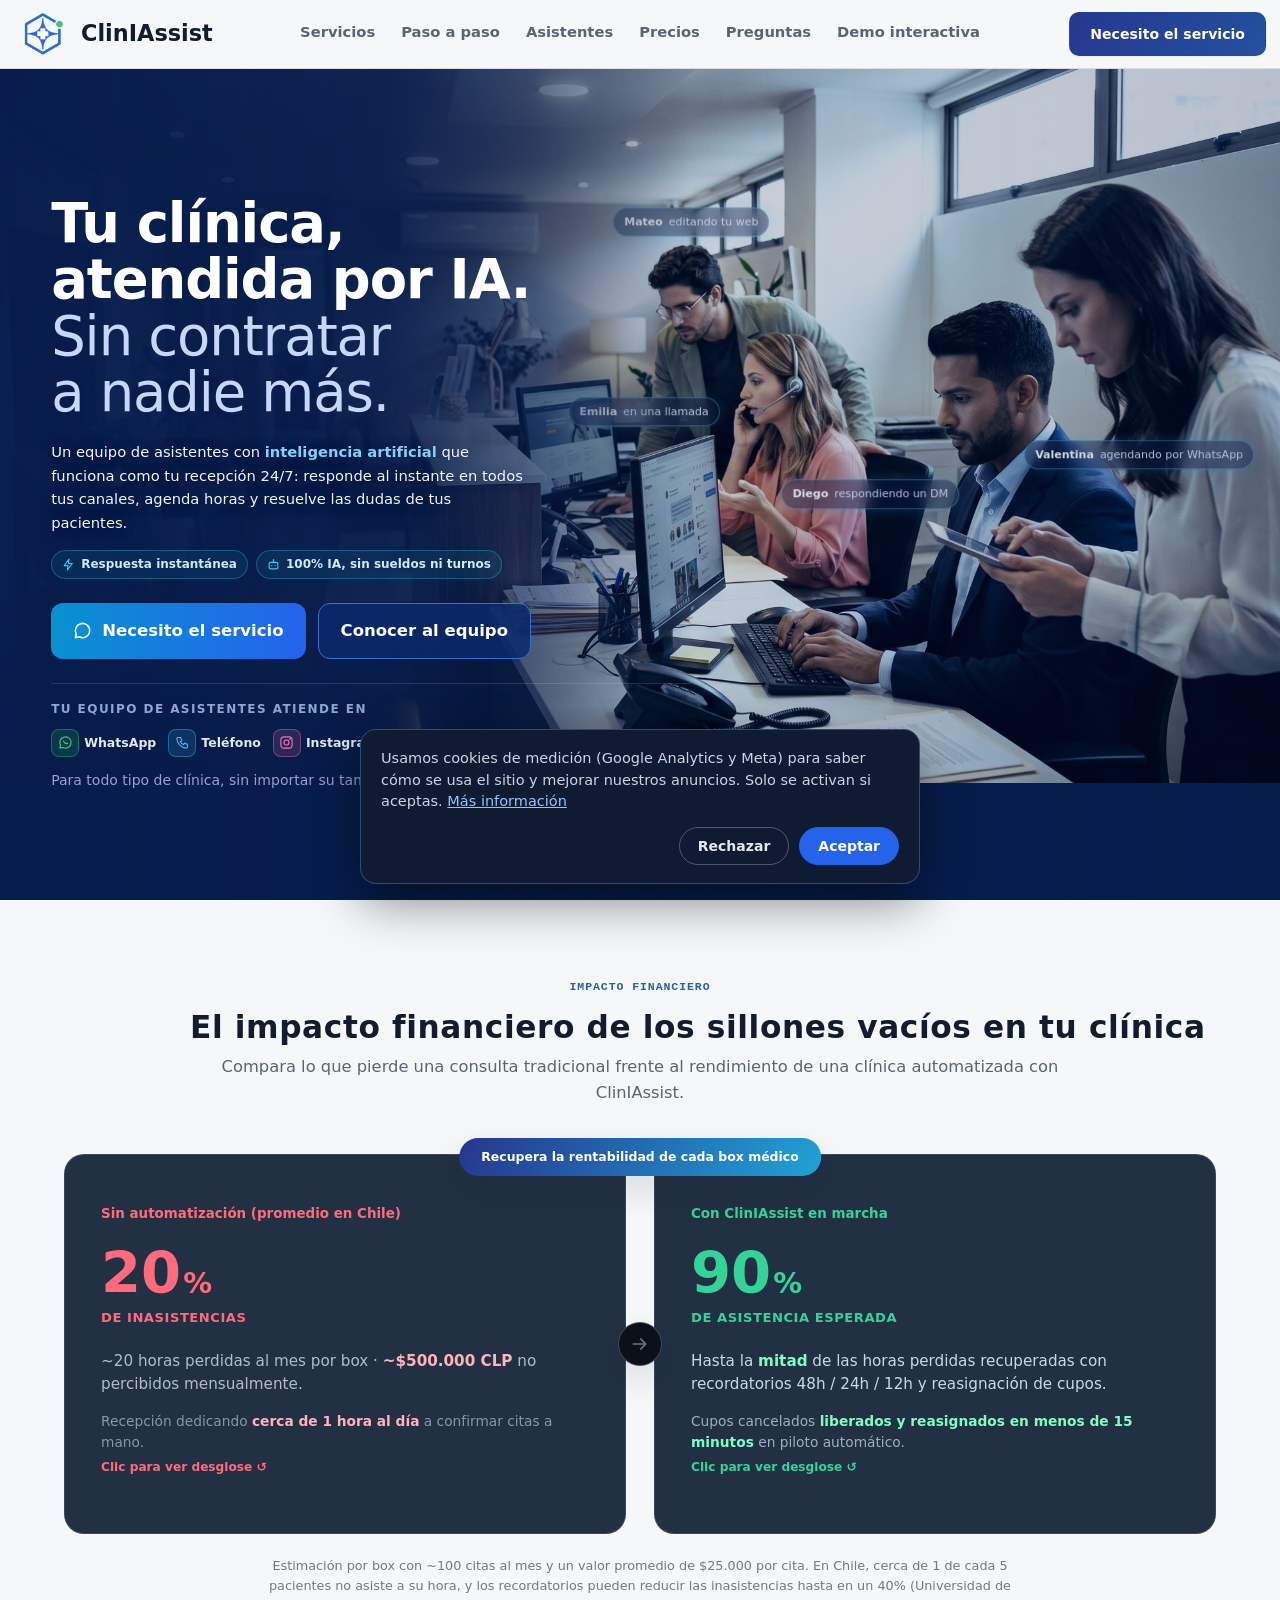
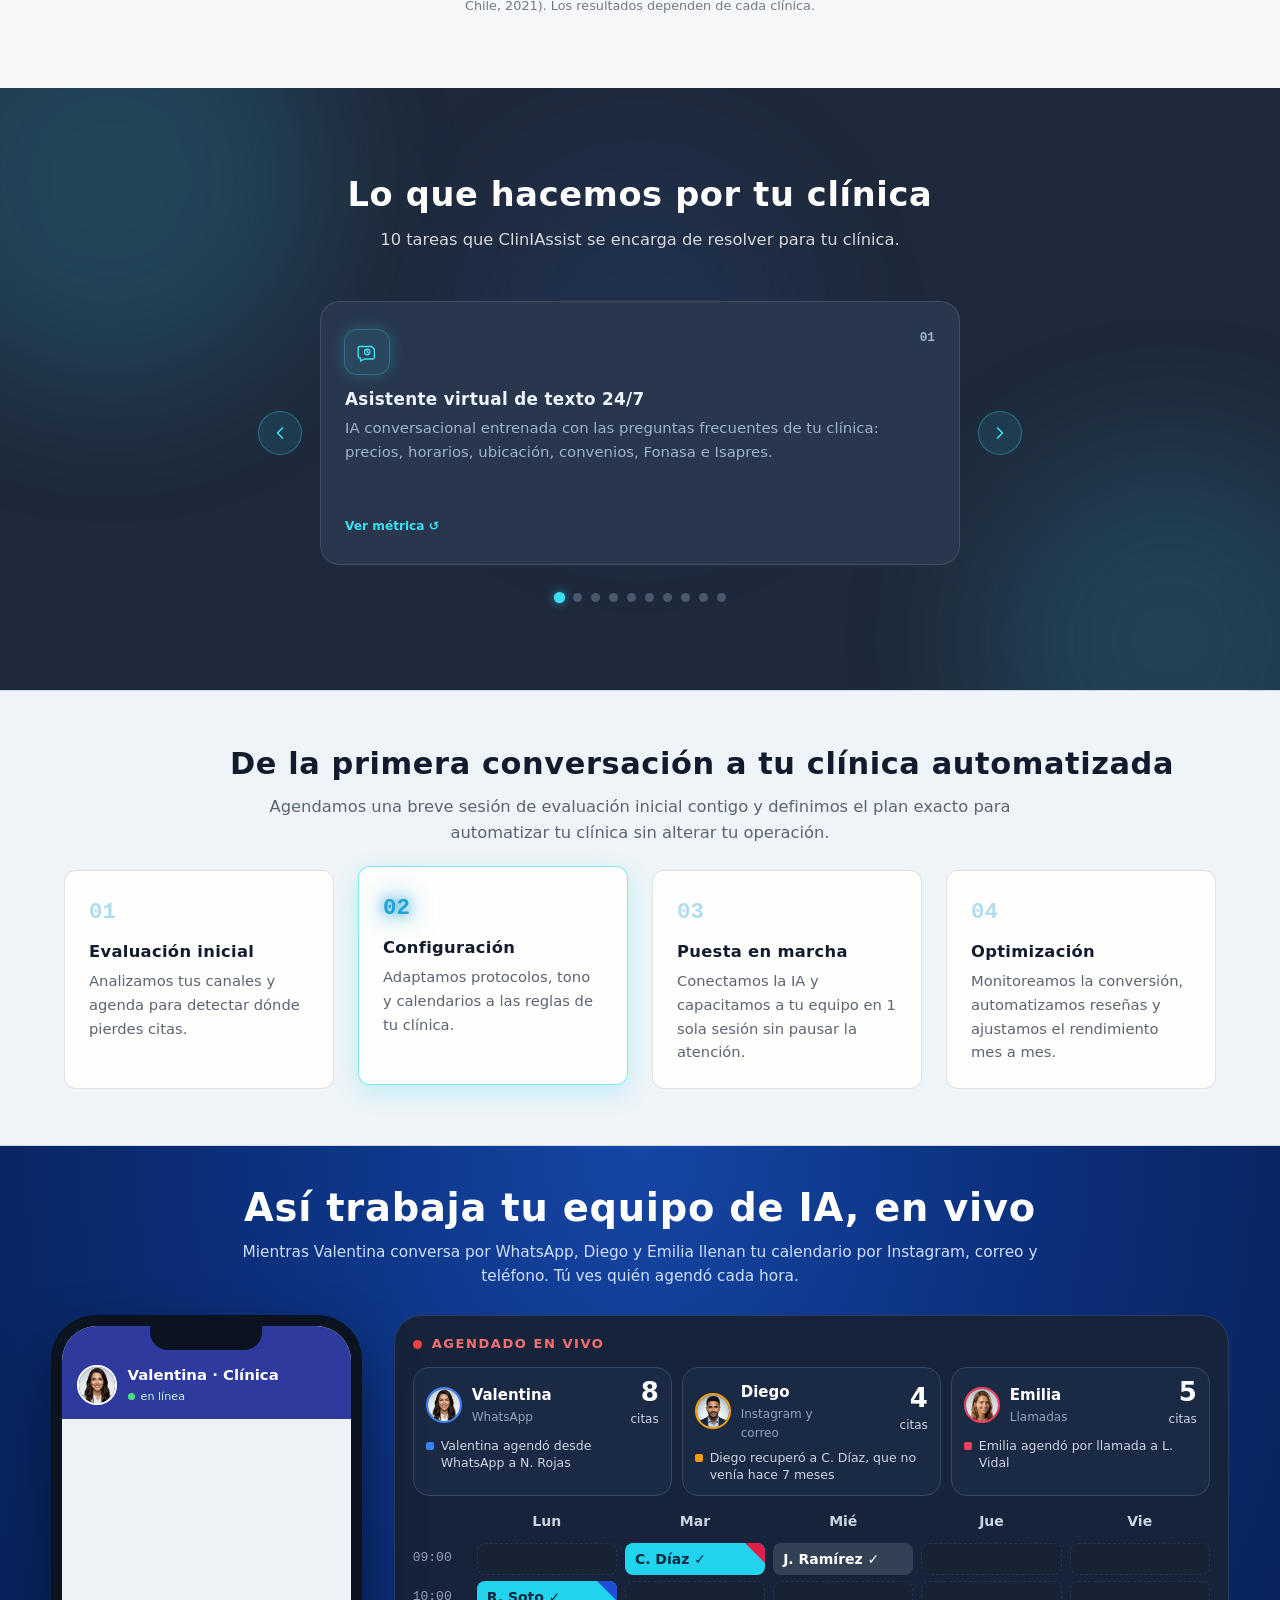
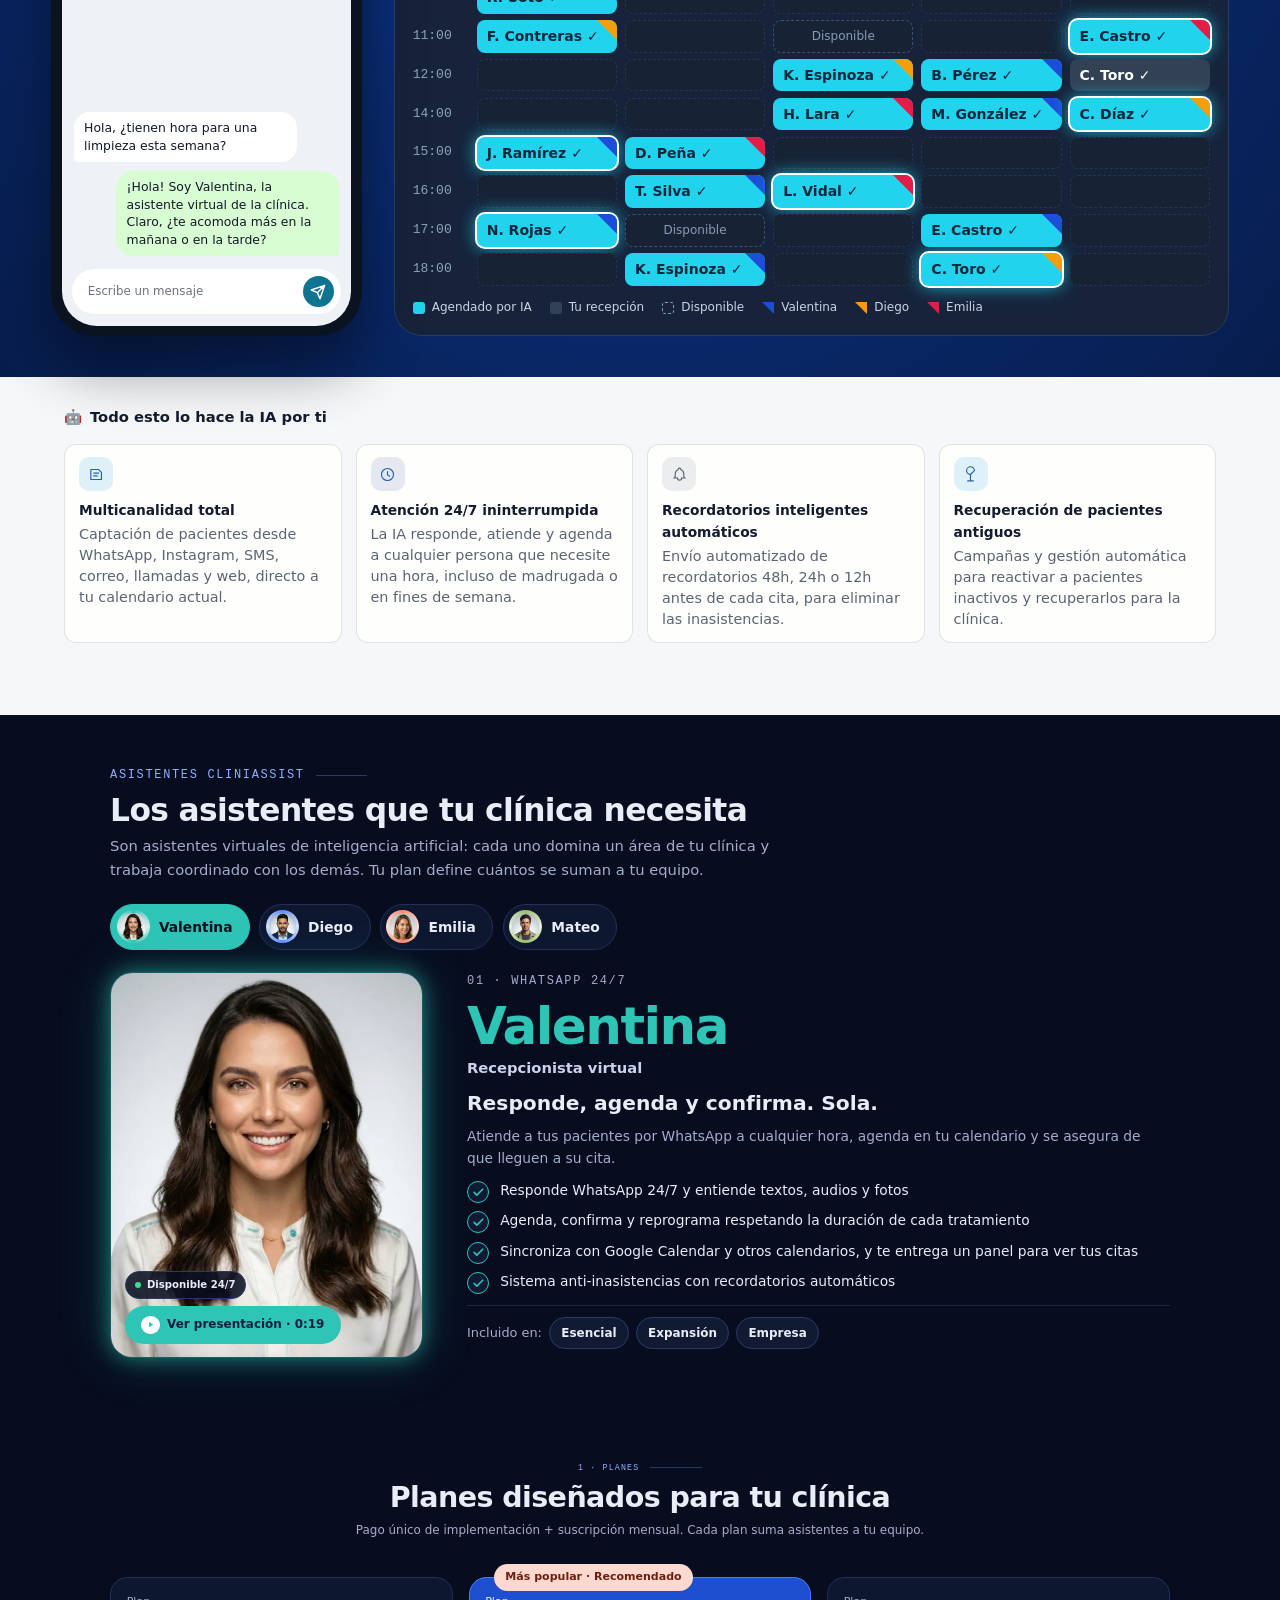
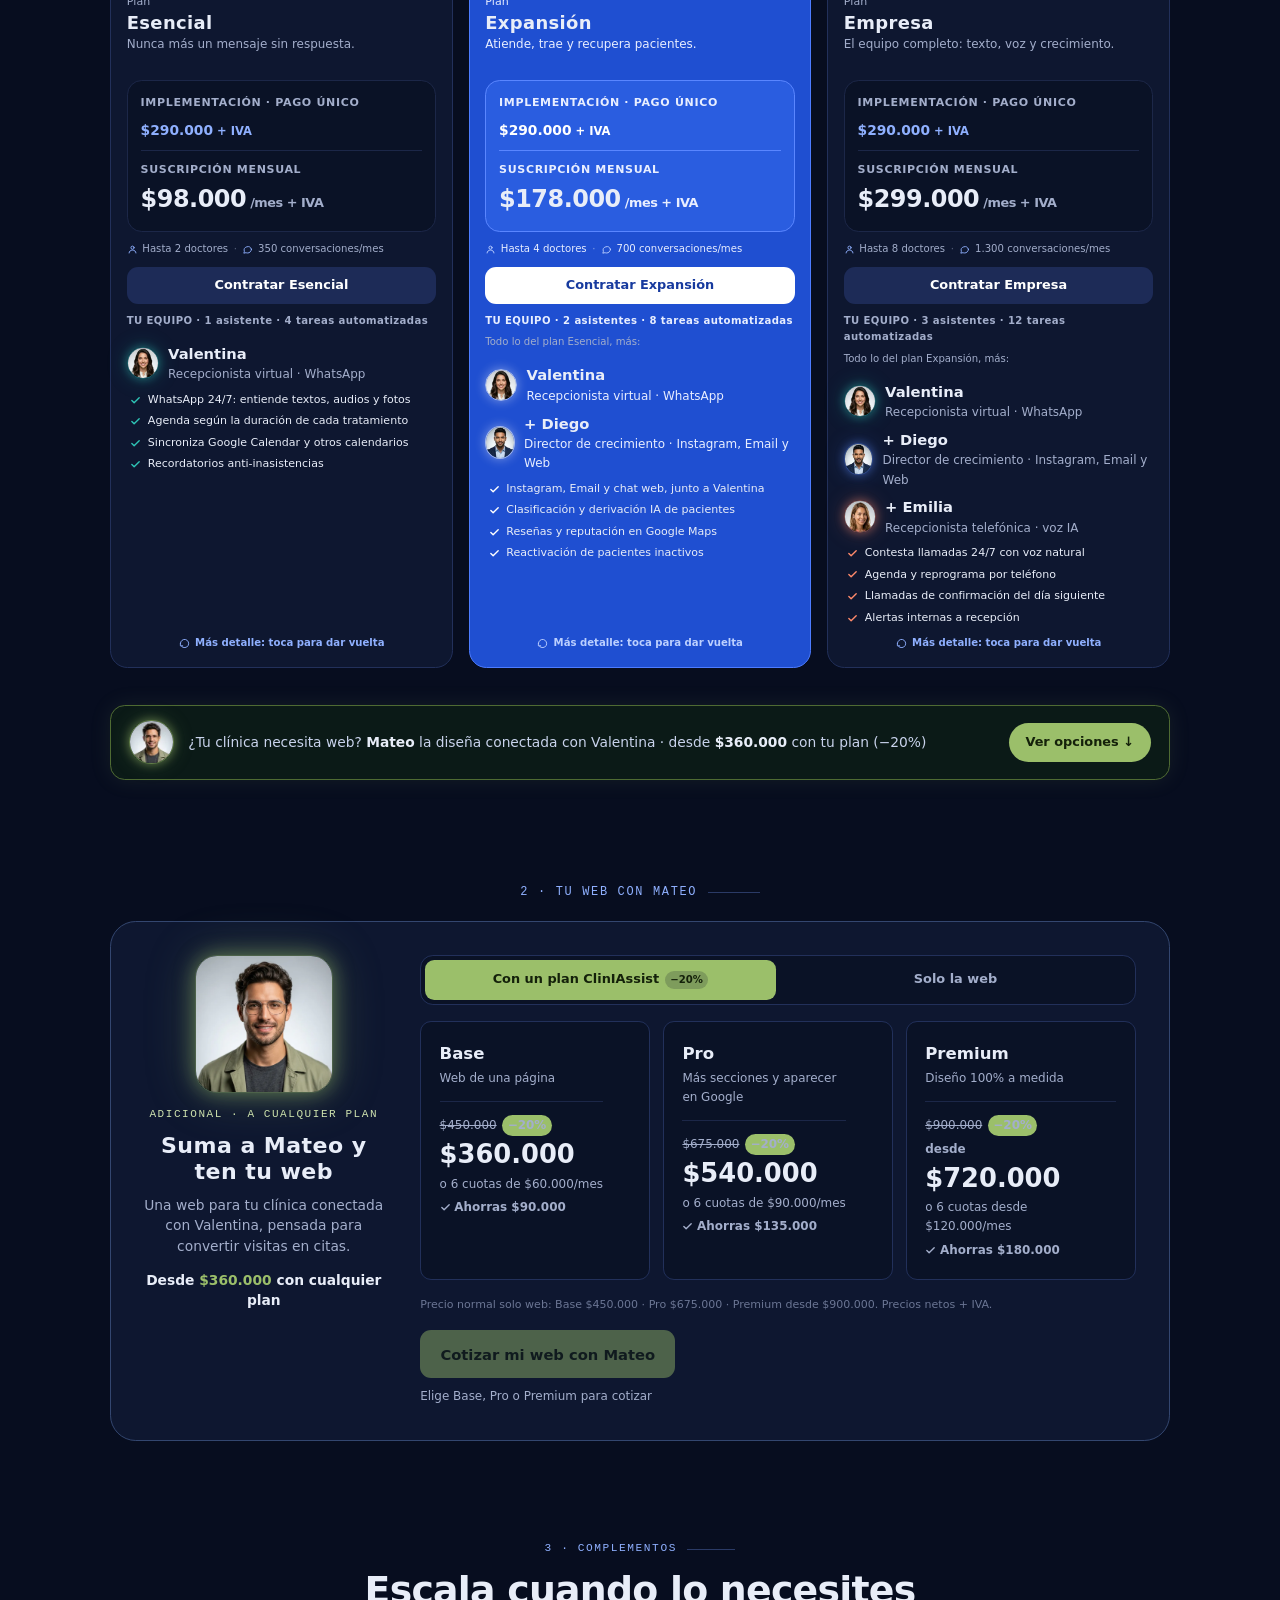
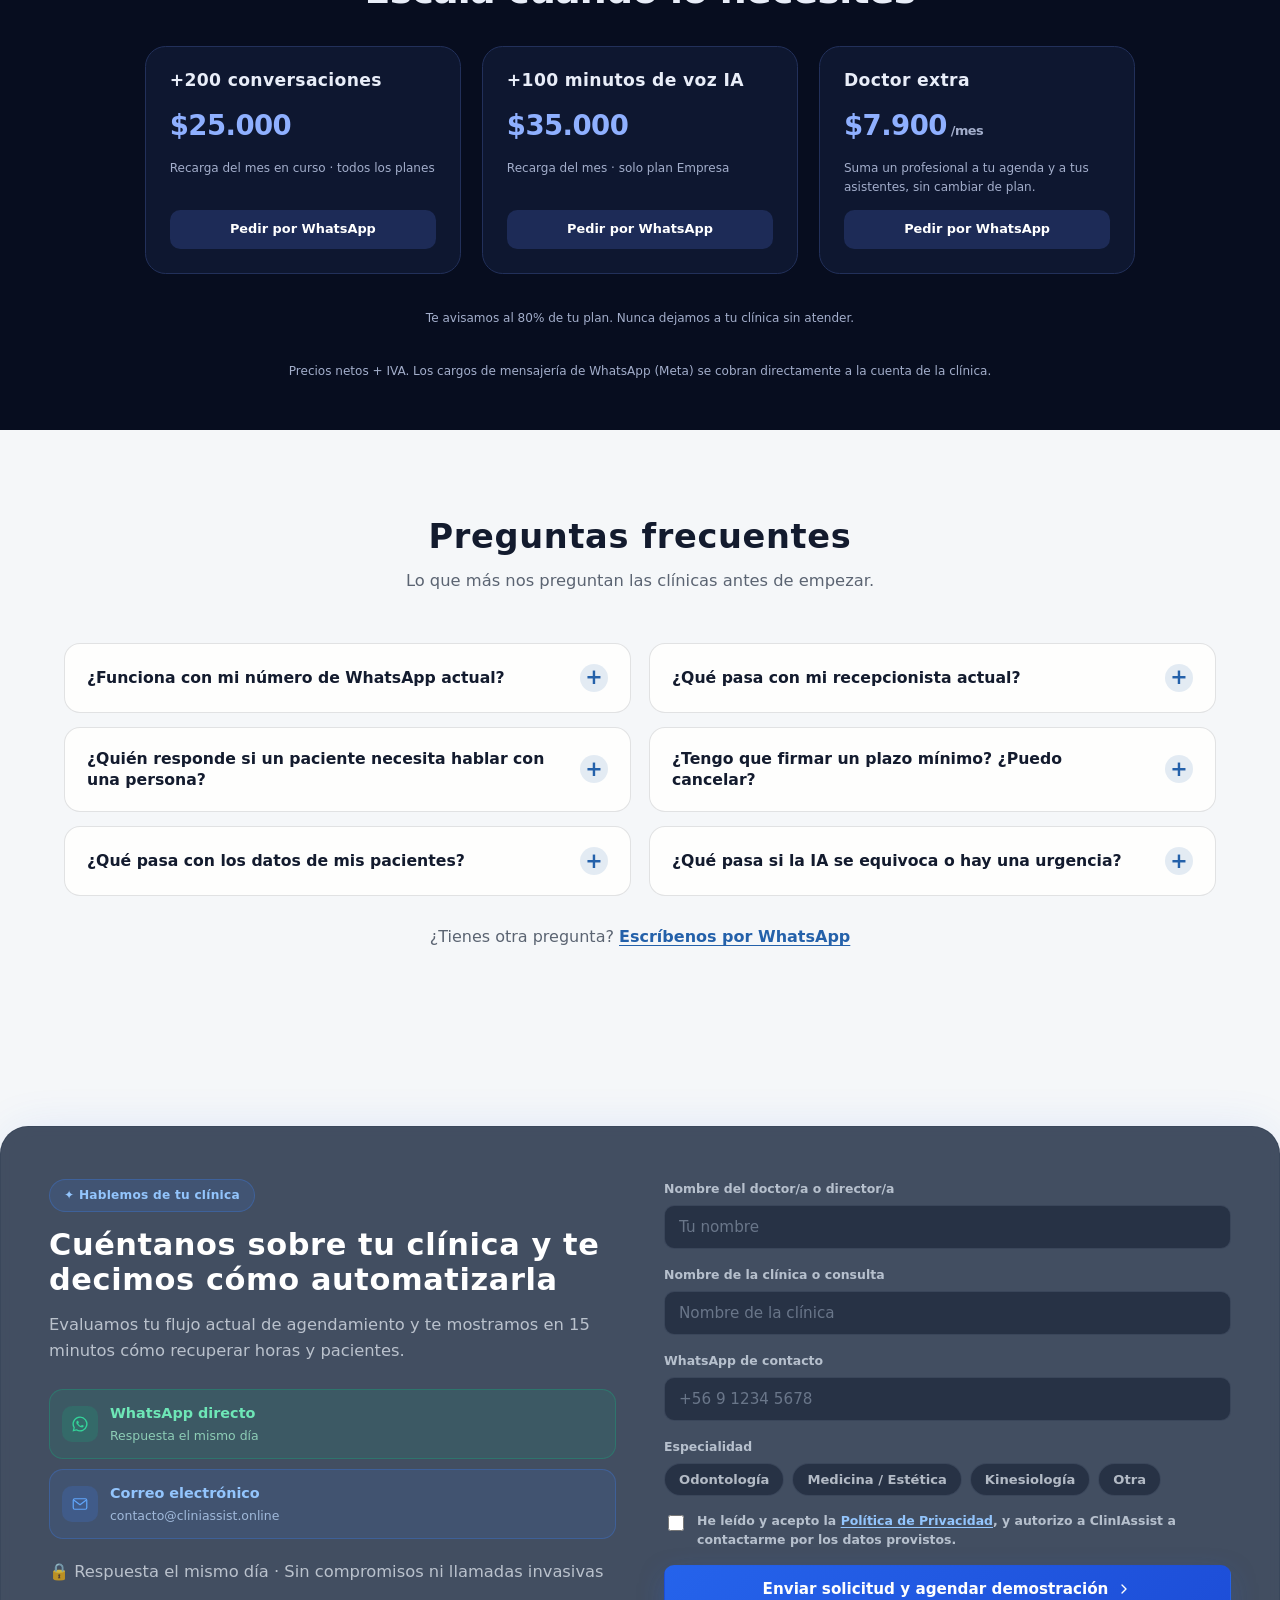
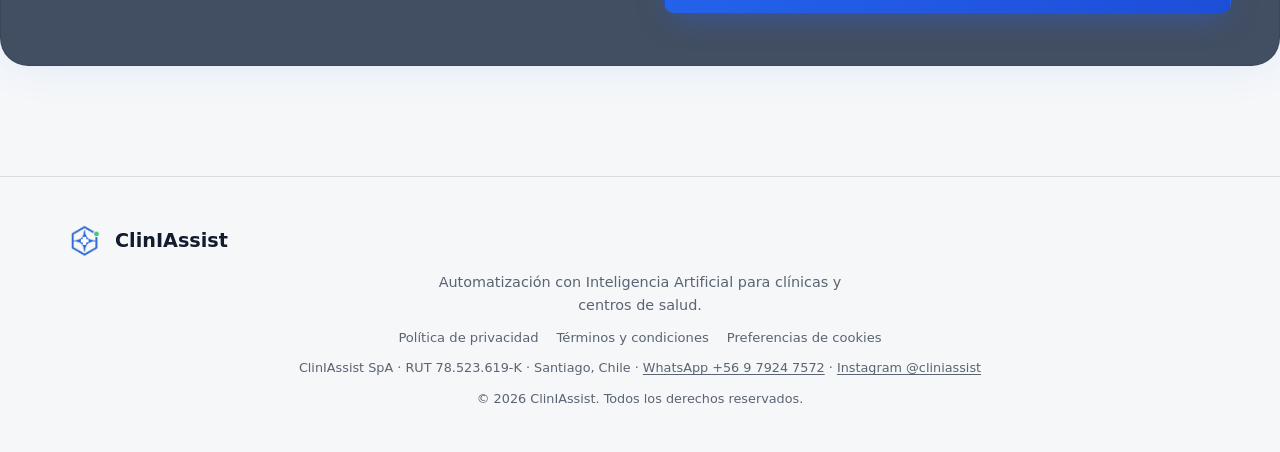
==== commit 17fed3ca: "Precios de complementos y sucursales según presupuesto oficial" ====
--- a/index.html
+++ b/index.html
@@ -1172,7 +1172,7 @@
                 <span class="ca-label">Capacidad del plan</span>
                 <ul class="ca-capacity-list">
                   <li><span>Doctores</span><b>Hasta 8</b></li>
-                  <li><span>Sucursales</span><b>Hasta 3</b></li>
+                  <li><span>Sucursales</span><b>Hasta 2</b></li>
                   <li><span>Conversaciones/mes</span><b>1.300</b></li>
                   <li><span>Recordatorios/mes</span><b>1.600</b></li>
                   <li><span>Mensajes de reactivación/mes</span><b>400</b></li>
@@ -1269,21 +1269,21 @@
       <div class="ca-packs-grid">
         <article class="ca-pack-card reveal">
           <h3>+200 conversaciones</h3>
-          <p class="ca-pack-price">$20.000</p>
+          <p class="ca-pack-price">$25.000</p>
           <p class="ca-pack-sub">Recarga del mes en curso · todos los planes</p>
-          <a href="https://wa.me/56979247572" class="ca-btn ca-btn-pack js-whatsapp" data-wa-text="Hola, quiero agregar el Pack +200 conversaciones ($20.000) a mi plan de ClinIAssist." target="_blank" rel="noopener">Pedir por WhatsApp</a>
+          <a href="https://wa.me/56979247572" class="ca-btn ca-btn-pack js-whatsapp" data-wa-text="Hola, quiero agregar el Pack +200 conversaciones ($25.000) a mi plan de ClinIAssist." target="_blank" rel="noopener">Pedir por WhatsApp</a>
         </article>
         <article class="ca-pack-card reveal">
           <h3>+100 minutos de voz IA</h3>
-          <p class="ca-pack-price">$30.000</p>
+          <p class="ca-pack-price">$35.000</p>
           <p class="ca-pack-sub">Recarga del mes · solo plan Empresa</p>
-          <a href="https://wa.me/56979247572" class="ca-btn ca-btn-pack js-whatsapp" data-wa-text="Hola, quiero agregar el Pack +100 minutos de voz IA ($30.000) a mi plan de ClinIAssist." target="_blank" rel="noopener">Pedir por WhatsApp</a>
+          <a href="https://wa.me/56979247572" class="ca-btn ca-btn-pack js-whatsapp" data-wa-text="Hola, quiero agregar el Pack +100 minutos de voz IA ($35.000) a mi plan de ClinIAssist." target="_blank" rel="noopener">Pedir por WhatsApp</a>
         </article>
         <article class="ca-pack-card reveal">
           <h3>Doctor extra</h3>
-          <p class="ca-pack-price">$15.000<small> pago único</small></p>
+          <p class="ca-pack-price">$7.900<small> /mes</small></p>
           <p class="ca-pack-sub">Suma un profesional a tu agenda y a tus asistentes, sin cambiar de plan.</p>
-          <a href="https://wa.me/56979247572" class="ca-btn ca-btn-pack js-whatsapp" data-wa-text="Hola, quiero agregar un Doctor extra ($15.000, pago único) a mi plan de ClinIAssist." target="_blank" rel="noopener">Pedir por WhatsApp</a>
+          <a href="https://wa.me/56979247572" class="ca-btn ca-btn-pack js-whatsapp" data-wa-text="Hola, quiero agregar un Doctor extra ($7.900 al mes) a mi plan de ClinIAssist." target="_blank" rel="noopener">Pedir por WhatsApp</a>
         </article>
       </div>
       <p class="ca-packs-note">Te avisamos al 80% de tu plan. Nunca dejamos a tu clínica sin atender.</p>
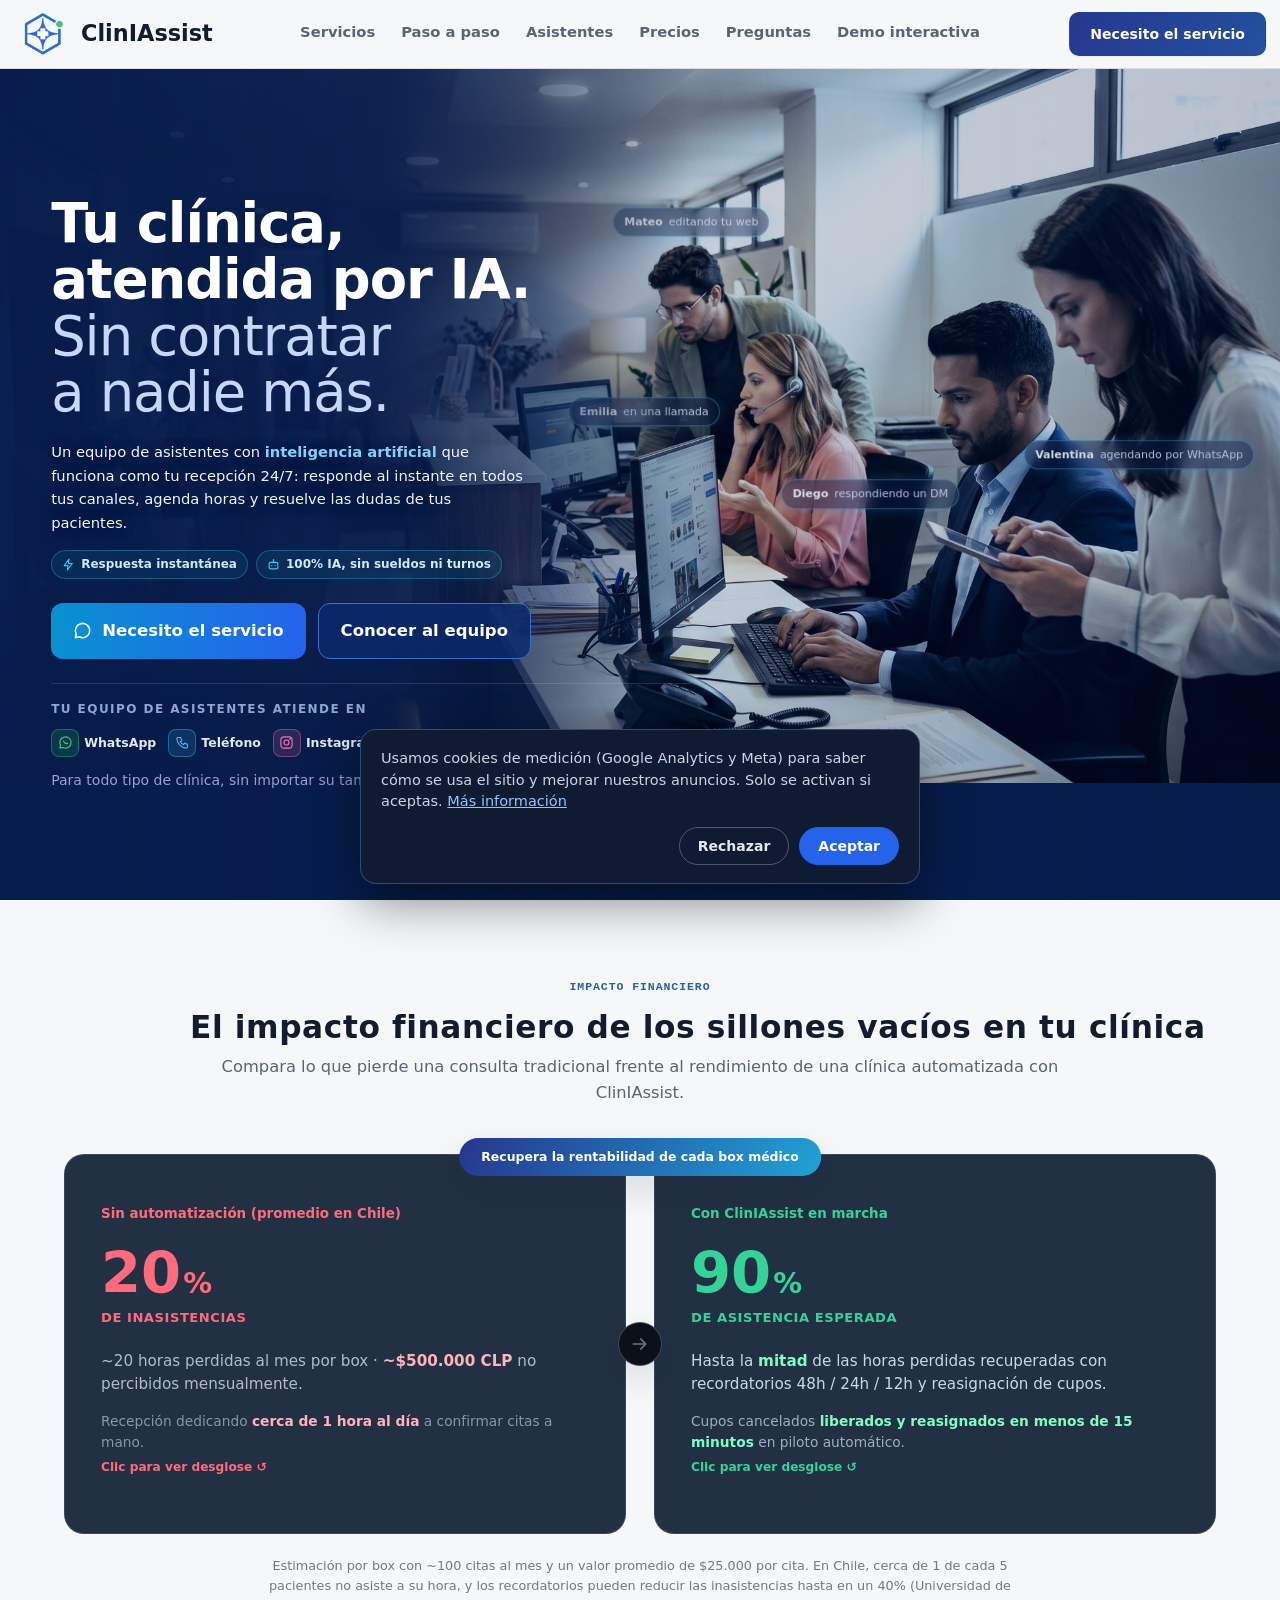
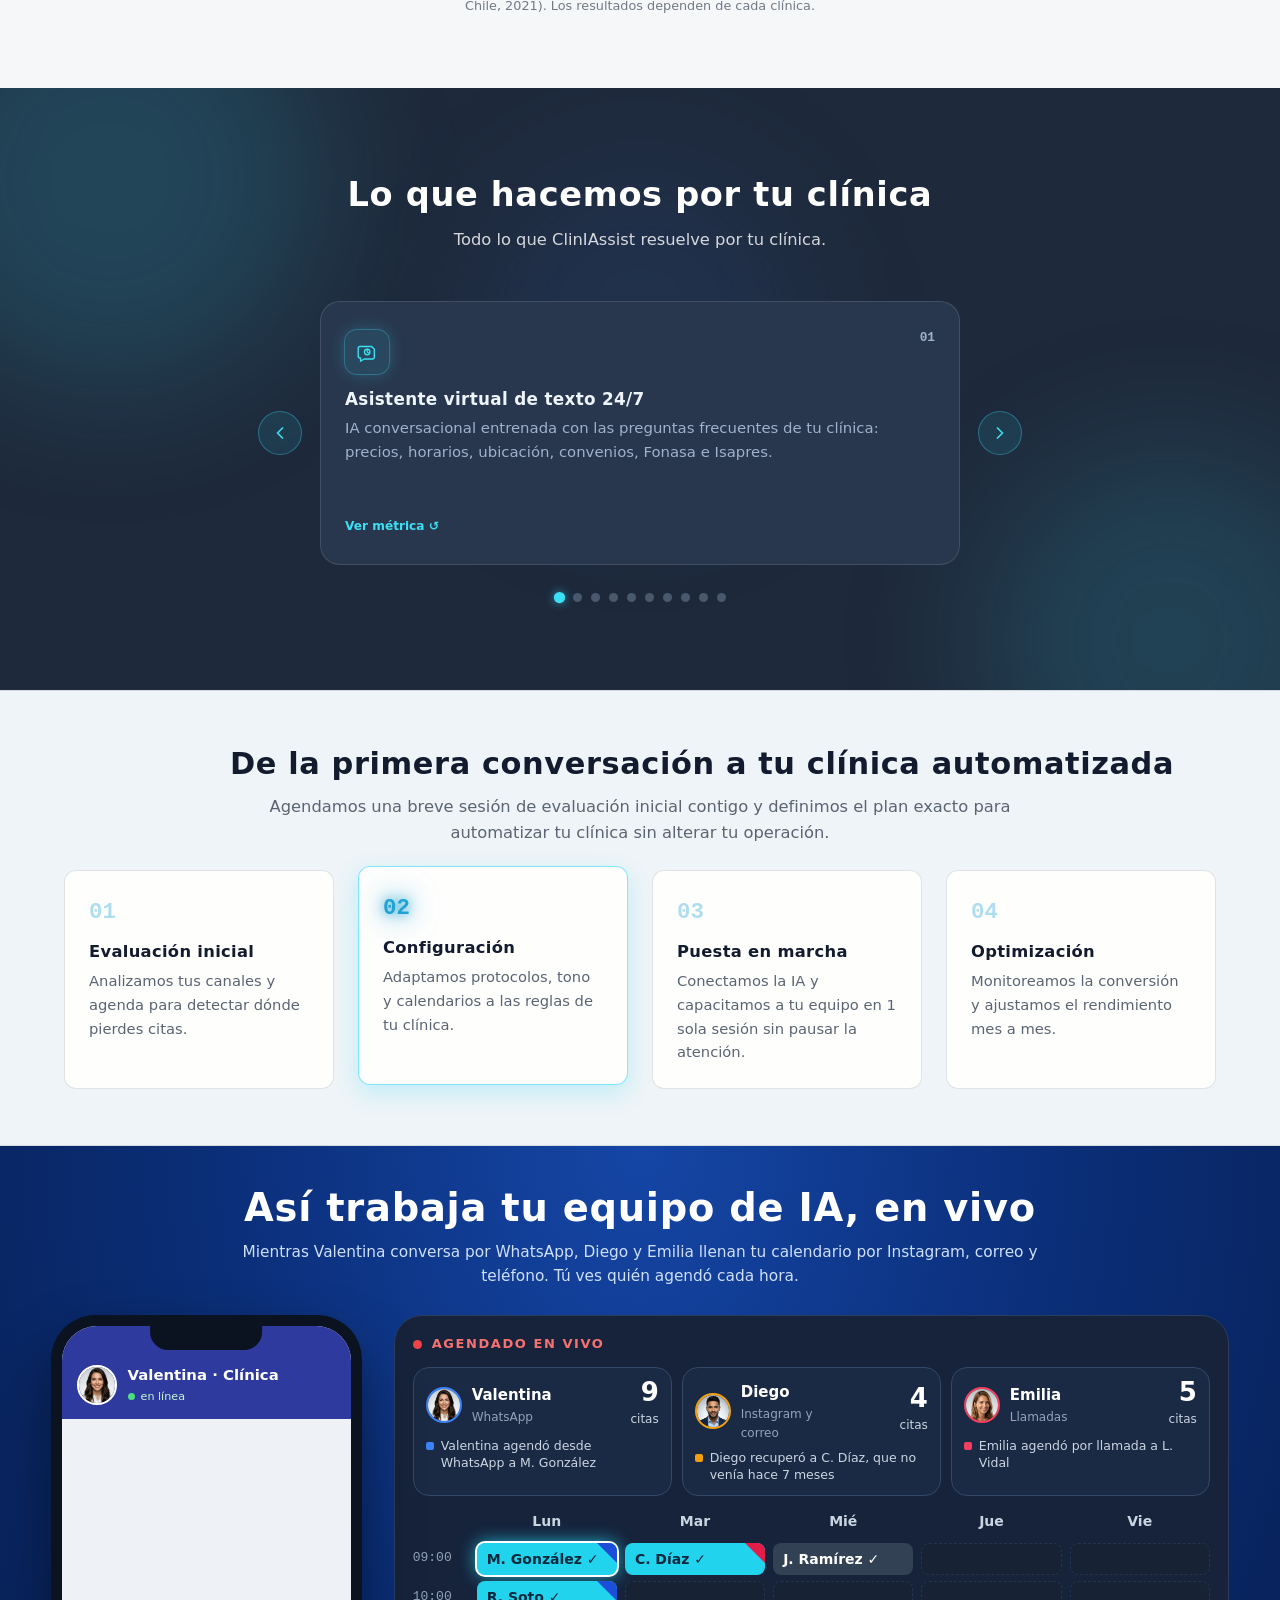
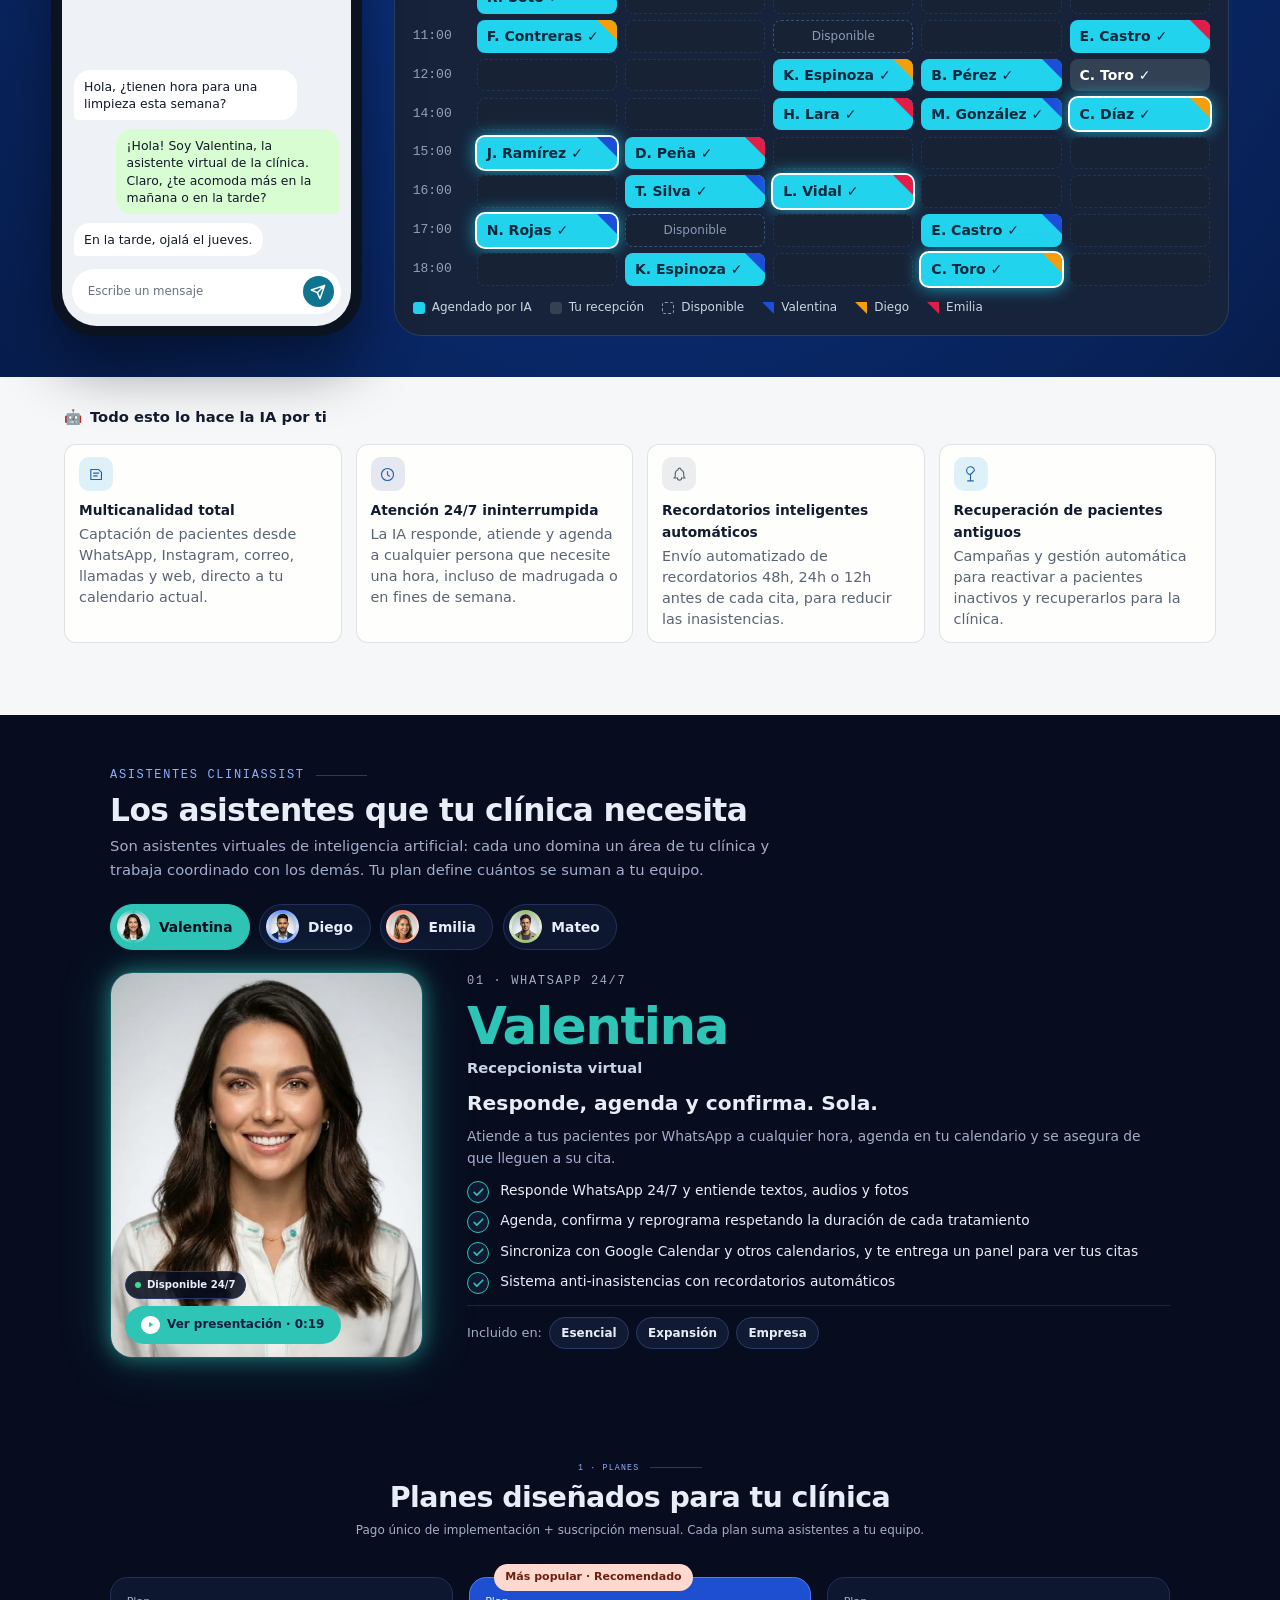
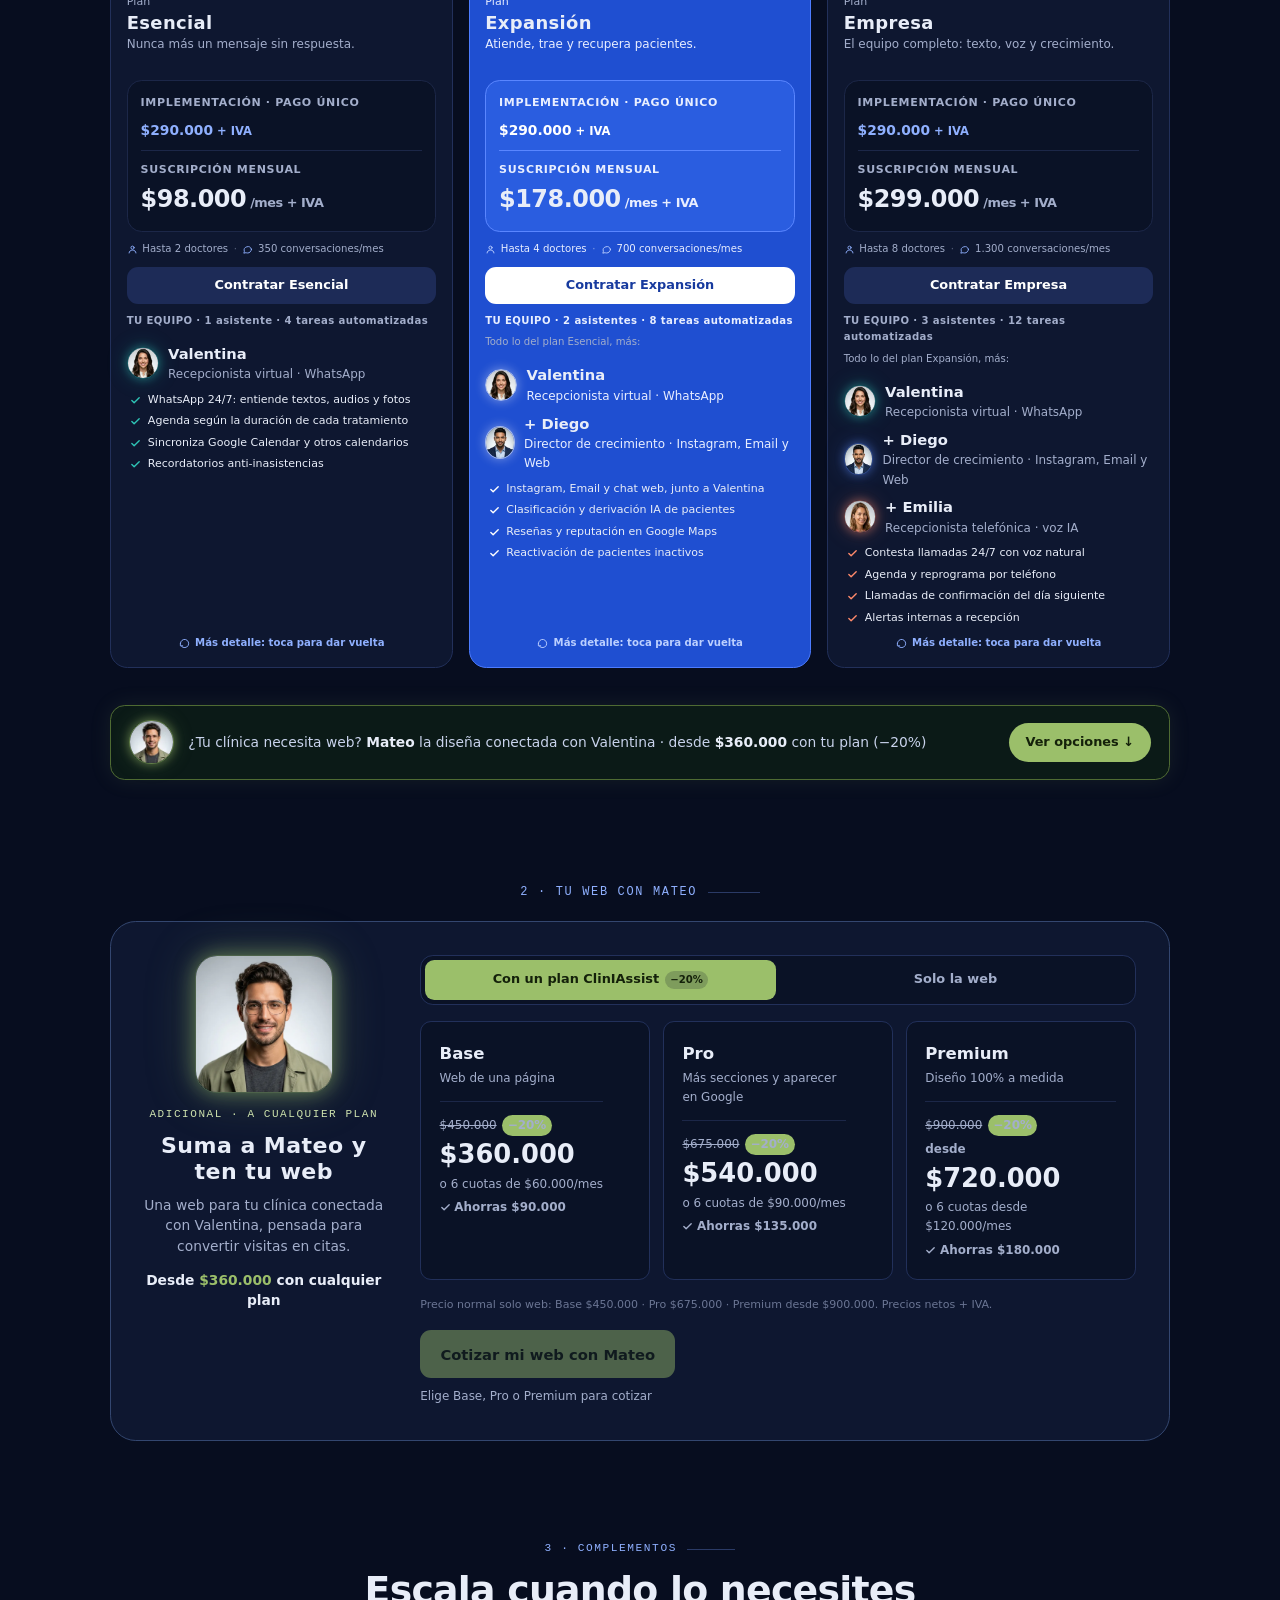
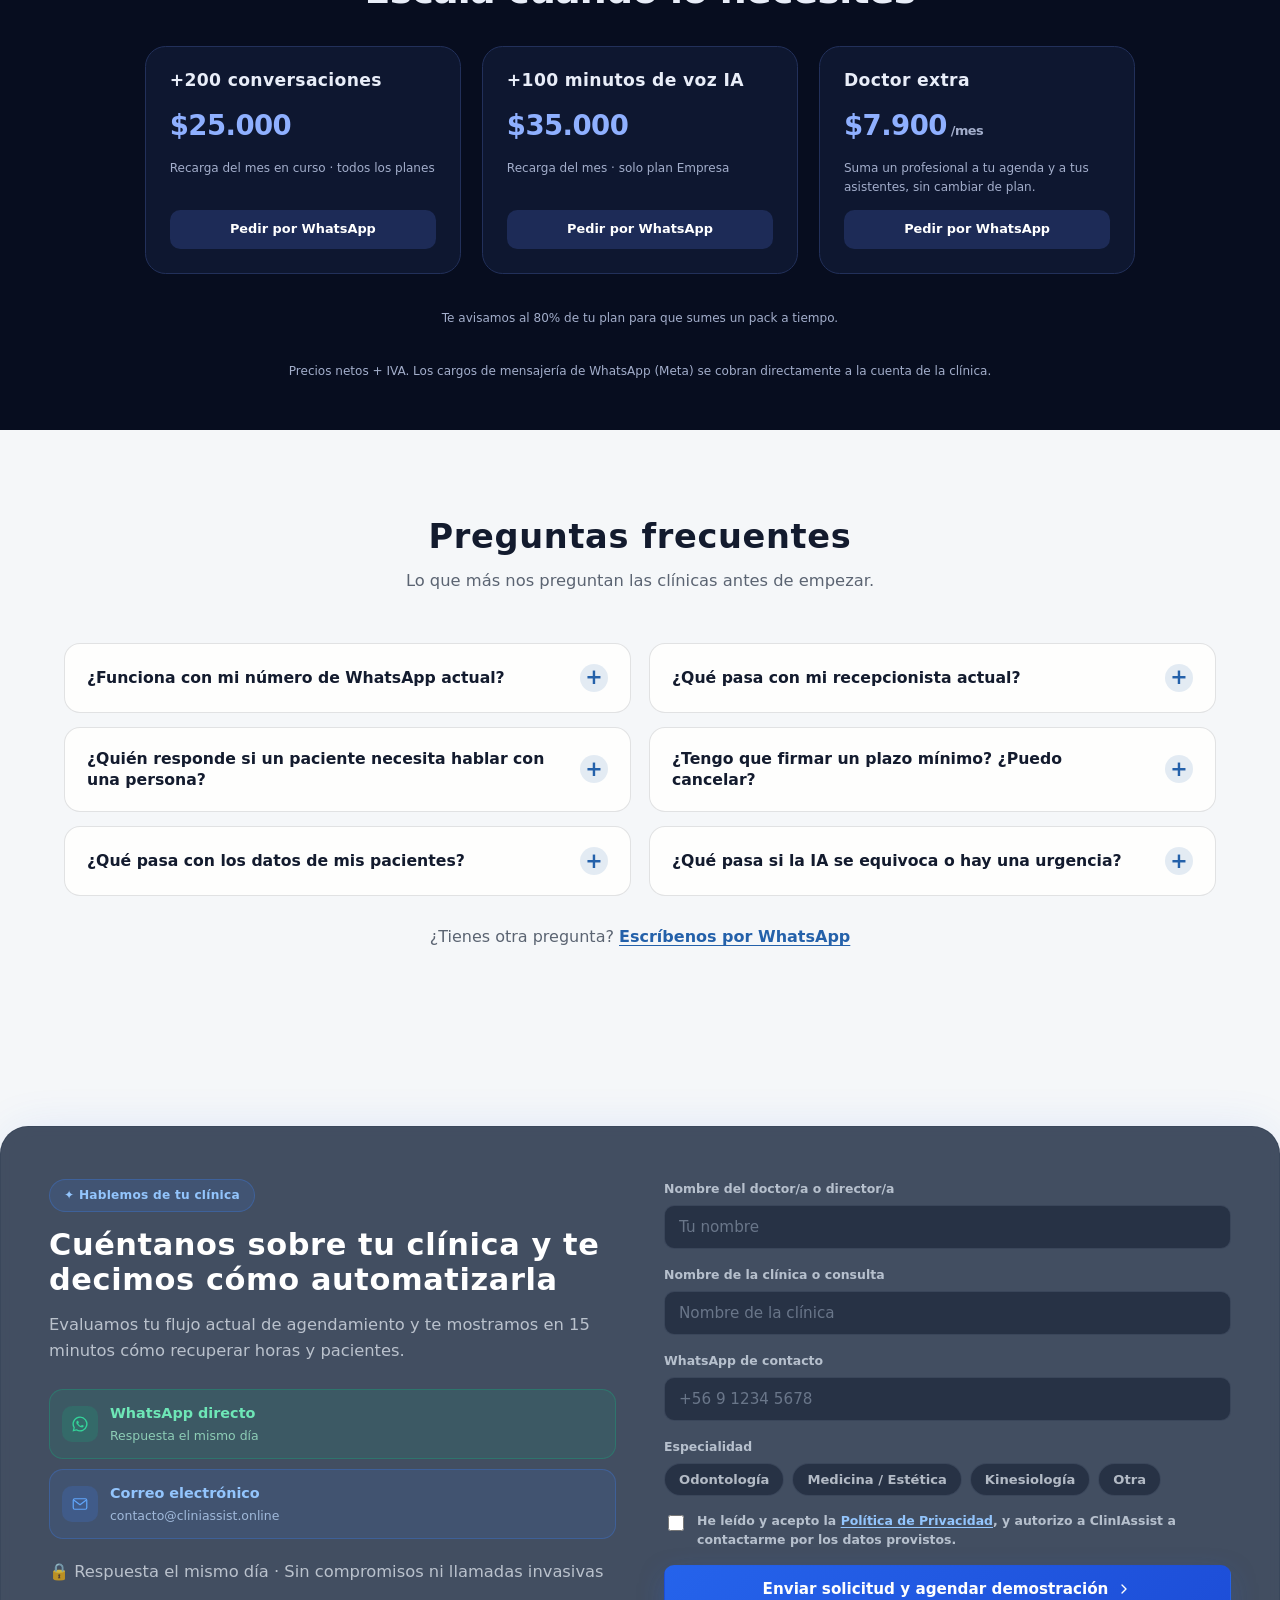
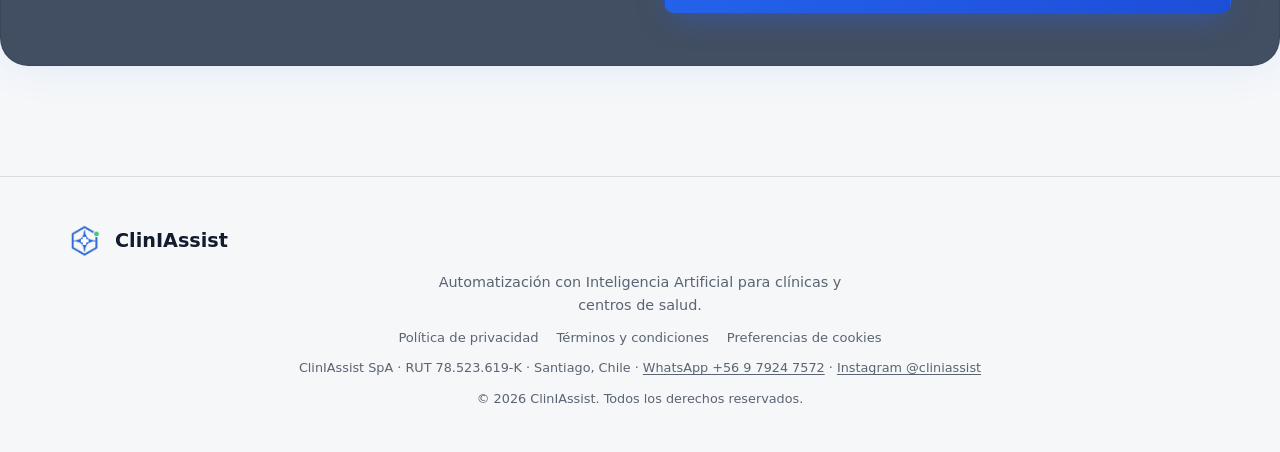
==== commit 40c4cf7e: "Actualiza textos de FAQ, términos y privacidad; corrige cifras de servicios Co-Authored-By: Claude S" ====
--- a/index.html
+++ b/index.html
@@ -81,7 +81,7 @@
       "name": "¿Funciona con mi número de WhatsApp actual?",
       "acceptedAnswer": {
         "@type": "Answer",
-        "text": "Sí. Podemos integrar ClinIAssist con el número que ya usa tu clínica, o darte uno nuevo dedicado solo a la IA, según lo que prefieras."
+        "text": "Sí. Integramos ClinIAssist con el número que ya usa tu clínica. Si prefieres un número nuevo dedicado solo a la IA, tu clínica lo contrata y nosotros lo configuramos."
       }
     },
     {
@@ -113,7 +113,7 @@
       "name": "¿Qué pasa con los datos de mis pacientes?",
       "acceptedAnswer": {
         "@type": "Answer",
-        "text": "Tu clínica es la dueña de sus datos. Solo los usamos para prestar el servicio: no los vendemos, no los compartimos y nuestro equipo no accede a ellos salvo que tú lo autorices. Si terminas el servicio, te entregamos una copia y los eliminamos dentro de 30 días."
+        "text": "Tu clínica es la dueña de sus datos. Solo los usamos para prestar el servicio: no los vendemos, no los compartimos y nuestro equipo no accede a ellos salvo que tú lo autorices. Si terminas el servicio, te entregamos una copia si la pides dentro de 10 días, y los eliminamos dentro de 30 días."
       }
     },
     {
@@ -121,7 +121,7 @@
       "name": "¿Qué pasa si la IA se equivoca o hay una urgencia?",
       "acceptedAnswer": {
         "@type": "Answer",
-        "text": "La IA responde solo con la información y las reglas de tu clínica, y nunca entrega diagnósticos. Ante una urgencia con riesgo vital indica llamar al 131 (SAMU) y avisa a tu equipo al instante. Si detectas un error, lo corregimos dentro de 24 a 48 horas hábiles."
+        "text": "La IA responde solo con la información y las reglas de tu clínica, y nunca entrega diagnósticos. Ante una urgencia con riesgo vital indica llamar al 131 (SAMU) y avisa a tu equipo al instante. Respondemos en un máximo de 18 horas y buscamos resolverlo dentro de 48 horas."
       }
     }
   ]
@@ -221,7 +221,7 @@
     <div class="cia-hero__fondo">
     <div class="cia-hero__escena">
       <div class="cia-hero__paneo">
-        <img class="cia-hero__bg" src="assets/equipo/equipo-trabajando.jpg" alt="">
+        <img class="cia-hero__bg" src="assets/equipo/equipo-trabajando.jpg" alt="Equipo de asistentes virtuales de ClinIAssist trabajando: Mateo, Emilia, Diego y Valentina">
         <div class="cia-hero__burbujas" aria-hidden="true">
           <div class="cia-burbuja" style="--x:54%; --y:23.5%"><strong>Mateo</strong><span>editando tu web</span></div>
           <div class="cia-burbuja cia-burbuja--lateral" style="--x:57%; --y:48%"><strong>Emilia</strong><span>en una llamada</span></div>
@@ -358,7 +358,7 @@
     <div class="container">
       <div class="section-head on-dark services-head reveal">
         <h2>Lo que hacemos por tu clínica</h2>
-        <p>10 tareas que ClinIAssist se encarga de resolver para tu clínica.</p>
+        <p>Todo lo que ClinIAssist resuelve por tu clínica.</p>
       </div>
 
       <div class="service-carousel-group">
@@ -405,7 +405,7 @@
               </span>
               <span class="service-num">02</span>
               <h3>Agenda, confirmación y reprogramación de citas</h3>
-              <p>Sincronización directa con tu software médico o Google Calendar para agendar, modificar o cancelar horas en tiempo real sin intervención humana.</p>
+              <p>Sincronización con Google Calendar y otros calendarios compatibles para agendar, modificar o cancelar horas en tiempo real sin intervención humana.</p>
               <span class="service-flip-hint">Ver métrica ↺</span>
             </div>
             <div class="service-card-face service-card-back">
@@ -436,9 +436,9 @@
               <div class="mini-stat">
                 <span class="mini-stat-value">
                   <svg class="mini-stat-arrow" viewBox="0 0 24 24" fill="none" aria-hidden="true"><path d="M12 5v14M6 13l6 6 6-6" stroke="currentColor" stroke-width="2.2" stroke-linecap="round" stroke-linejoin="round"/></svg>
-                  -40%
+                  Hasta -50%
                 </span>
-                <span class="mini-stat-label">de inasistencias con recordatorios automáticos</span>
+                <span class="mini-stat-label">de inasistencias con recordatorios automáticos (estimado)</span>
               </div>
               <span class="service-flip-hint">Volver ↺</span>
             </div>
@@ -453,7 +453,7 @@
               </span>
               <span class="service-num">04</span>
               <h3>Automatización integral de canales (WhatsApp, Instagram, Web, Email)</h3>
-              <p>Atención centralizada e omnicanal para captar y responder a pacientes que consultan desde WhatsApp, Instagram Direct, sitio web o correo electrónico.</p>
+              <p>Atención centralizada y omnicanal para captar y responder a pacientes que consultan desde WhatsApp, Instagram Direct, sitio web o correo electrónico.</p>
               <span class="service-flip-hint">Ver métrica ↺</span>
             </div>
             <div class="service-card-face service-card-back">
@@ -473,7 +473,7 @@
                 <svg viewBox="0 0 24 24" fill="none"><rect x="5" y="3.6" width="14" height="17.4" rx="2" stroke="currentColor" stroke-width="1.5"/><path d="M9 3h6a1 1 0 0 1 1 1v1.4H8V4a1 1 0 0 1 1-1Z" stroke="currentColor" stroke-width="1.4" stroke-linejoin="round"/><path d="M8 11.5h4.5M8 14.5h6.5M8 17.5h5" stroke="currentColor" stroke-width="1.4" stroke-linecap="round"/><path d="M16.3 9.2v3M14.8 10.7h3" stroke="currentColor" stroke-width="1.5" stroke-linecap="round"/></svg>
               </span>
               <span class="service-num">05</span>
-              <h3>Derivación y Clasificación IA de pacientes</h3>
+              <h3>Derivación y clasificación IA de pacientes</h3>
               <p>Identifica qué necesita cada paciente (tratamiento, control o primera consulta) y lo deriva al profesional que corresponde, con la conversación ordenada. No entrega diagnósticos: los temas clínicos siempre pasan a tu equipo.</p>
               <span class="service-flip-hint">Ver métrica ↺</span>
             </div>
@@ -502,7 +502,7 @@
               </span>
               <span class="service-num">06</span>
               <h3>Google Maps y gestión automática de reputación</h3>
-              <p>Optimización de tu perfil de Google Business y sistema automatizado post-consulta para solicitar y recopilar reseñas de 5 estrellas de forma constante.</p>
+              <p>Optimización de tu perfil de Google Business y sistema automatizado post-consulta para solicitar una reseña a cada paciente después de su atención.</p>
               <span class="service-flip-hint">Ver métrica ↺</span>
             </div>
             <div class="service-card-face service-card-back">
@@ -523,7 +523,7 @@
               </span>
               <span class="service-num">07</span>
               <h3>Reactivación de pacientes inactivos</h3>
-              <p>Campañas automatizadas y personalizadas para recuperar y re-agendar a pacientes antiguos que no han asistido a control en los últimos meses.</p>
+              <p>Campañas automatizadas y personalizadas para recuperar y reagendar a pacientes antiguos que no han asistido a control en los últimos meses.</p>
               <span class="service-flip-hint">Ver métrica ↺</span>
             </div>
             <div class="service-card-face service-card-back">
@@ -662,7 +662,7 @@
         <div class="process-step reveal">
           <span class="step-num">04</span>
           <h3>Optimización</h3>
-          <p>Monitoreamos la conversión, automatizamos reseñas y ajustamos el rendimiento mes a mes.</p>
+          <p>Monitoreamos la conversión y ajustamos el rendimiento mes a mes.</p>
         </div>
       </div>
     </div>
@@ -743,7 +743,7 @@
             </span>
             <div>
               <strong>Multicanalidad total</strong>
-              <p>Captación de pacientes desde WhatsApp, Instagram, SMS, correo, llamadas y web, directo a tu calendario actual.</p>
+              <p>Captación de pacientes desde WhatsApp, Instagram, correo, llamadas y web, directo a tu calendario actual.</p>
             </div>
           </li>
           <li>
@@ -761,7 +761,7 @@
             </span>
             <div>
               <strong>Recordatorios inteligentes automáticos</strong>
-              <p>Envío automatizado de recordatorios 48h, 24h o 12h antes de cada cita, para eliminar las inasistencias.</p>
+              <p>Envío automatizado de recordatorios 48h, 24h o 12h antes de cada cita, para reducir las inasistencias.</p>
             </div>
           </li>
           <li>
@@ -915,7 +915,7 @@
           <ul class="ca-skills">
             <li><span class="ca-check"><svg viewBox="0 0 24 24" fill="none" stroke="currentColor" stroke-width="3" stroke-linecap="round" stroke-linejoin="round" aria-hidden="true"><path d="M20 6 9 17l-5-5"/></svg></span><span>Web personalizada con la imagen de tu clínica</span></li>
             <li><span class="ca-check"><svg viewBox="0 0 24 24" fill="none" stroke="currentColor" stroke-width="3" stroke-linecap="round" stroke-linejoin="round" aria-hidden="true"><path d="M20 6 9 17l-5-5"/></svg></span><span>WhatsApp y Valentina integrados en tu web</span></li>
-            <li><span class="ca-check"><svg viewBox="0 0 24 24" fill="none" stroke="currentColor" stroke-width="3" stroke-linecap="round" stroke-linejoin="round" aria-hidden="true"><path d="M20 6 9 17l-5-5"/></svg></span><span>Aparece en Google y Google Maps cuando buscan clínicas en tu comuna</span></li>
+            <li><span class="ca-check"><svg viewBox="0 0 24 24" fill="none" stroke="currentColor" stroke-width="3" stroke-linecap="round" stroke-linejoin="round" aria-hidden="true"><path d="M20 6 9 17l-5-5"/></svg></span><span>Preparada para aparecer en Google y Google Maps cuando buscan clínicas en tu comuna</span></li>
             <li><span class="ca-check"><svg viewBox="0 0 24 24" fill="none" stroke="currentColor" stroke-width="3" stroke-linecap="round" stroke-linejoin="round" aria-hidden="true"><path d="M20 6 9 17l-5-5"/></svg></span><span>Rápida, se ve perfecta en celular, tablet y computador, con agenda online integrada</span></li>
           </ul>
           <div class="ca-plans"><span>Incluido en:</span><span class="ca-chip">Adicional a cualquier plan</span></div>
@@ -1286,7 +1286,7 @@
           <a href="https://wa.me/56979247572" class="ca-btn ca-btn-pack js-whatsapp" data-wa-text="Hola, quiero agregar un Doctor extra ($7.900 al mes) a mi plan de ClinIAssist." target="_blank" rel="noopener">Pedir por WhatsApp</a>
         </article>
       </div>
-      <p class="ca-packs-note">Te avisamos al 80% de tu plan. Nunca dejamos a tu clínica sin atender.</p>
+      <p class="ca-packs-note">Te avisamos al 80% de tu plan para que sumes un pack a tiempo.</p>
       <p class="ca-legal">Precios netos + IVA. Los cargos de mensajería de WhatsApp (Meta) se cobran directamente a la cuenta de la clínica.</p>
     </div>
   </section>
@@ -1302,7 +1302,7 @@
       <div class="faq-list">
         <details class="faq-item reveal">
           <summary>¿Funciona con mi número de WhatsApp actual?</summary>
-          <p>Sí. Podemos integrar ClinIAssist con el número que ya usa tu clínica, o darte uno nuevo dedicado solo a la IA, según lo que prefieras.</p>
+          <p>Sí. Integramos ClinIAssist con el número que ya usa tu clínica. Si prefieres un número nuevo dedicado solo a la IA, tu clínica lo contrata y nosotros lo configuramos.</p>
         </details>
         <details class="faq-item reveal">
           <summary>¿Qué pasa con mi recepcionista actual?</summary>
@@ -1318,11 +1318,11 @@
         </details>
         <details class="faq-item reveal">
           <summary>¿Qué pasa con los datos de mis pacientes?</summary>
-          <p>Tu clínica es la dueña de sus datos. Solo los usamos para prestar el servicio: no los vendemos, no los compartimos y nuestro equipo no accede a ellos salvo que tú lo autorices. Si terminas el servicio, te entregamos una copia y los eliminamos dentro de 30 días.</p>
+          <p>Tu clínica es la dueña de sus datos. Solo los usamos para prestar el servicio: no los vendemos, no los compartimos y nuestro equipo no accede a ellos salvo que tú lo autorices. Si terminas el servicio, te entregamos una copia si la pides dentro de 10 días, y los eliminamos dentro de 30 días.</p>
         </details>
         <details class="faq-item reveal">
           <summary>¿Qué pasa si la IA se equivoca o hay una urgencia?</summary>
-          <p>La IA responde solo con la información y las reglas de tu clínica, y nunca entrega diagnósticos. Ante una urgencia con riesgo vital indica llamar al 131 (SAMU) y avisa a tu equipo al instante. Si detectas un error, lo corregimos dentro de 24 a 48 horas hábiles.</p>
+          <p>La IA responde solo con la información y las reglas de tu clínica, y nunca entrega diagnósticos. Ante una urgencia con riesgo vital indica llamar al 131 (SAMU) y avisa a tu equipo al instante. Respondemos en un máximo de 18 horas y buscamos resolverlo dentro de 48 horas.</p>
         </details>
       </div>
 
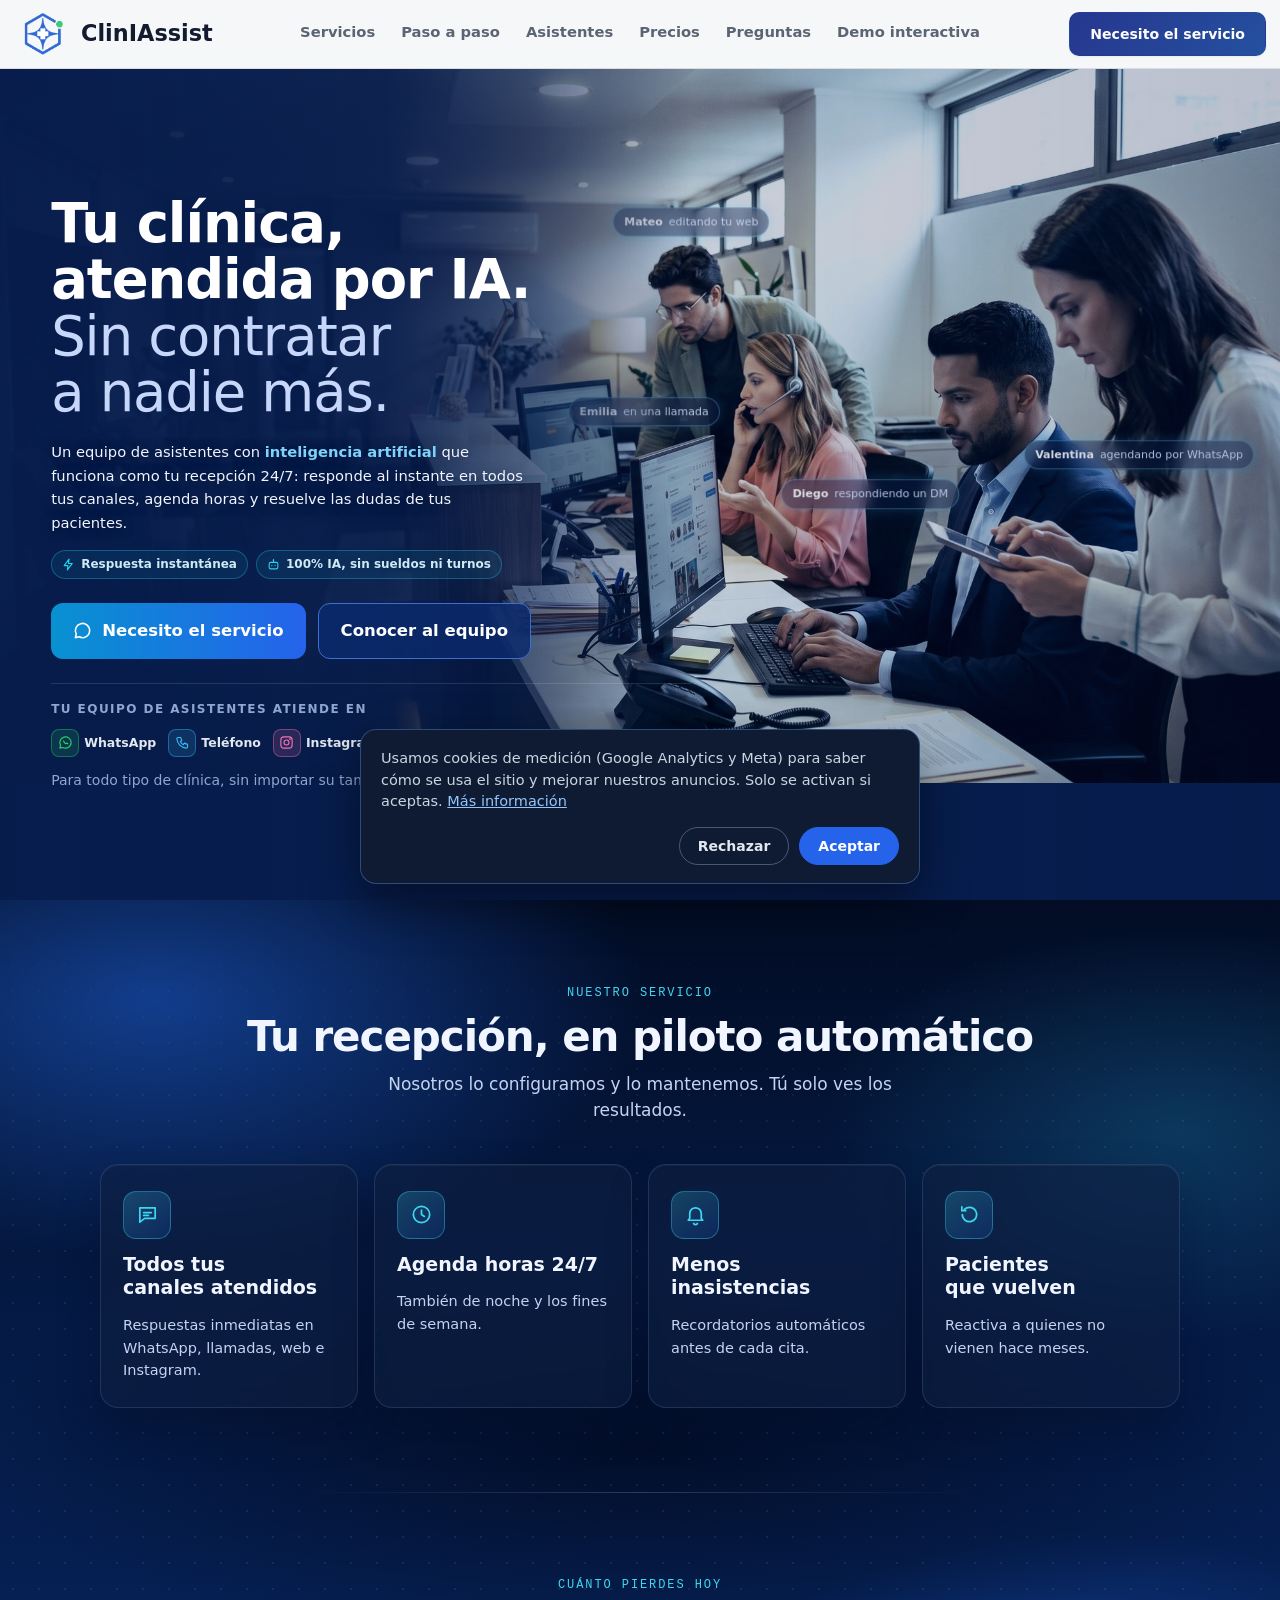
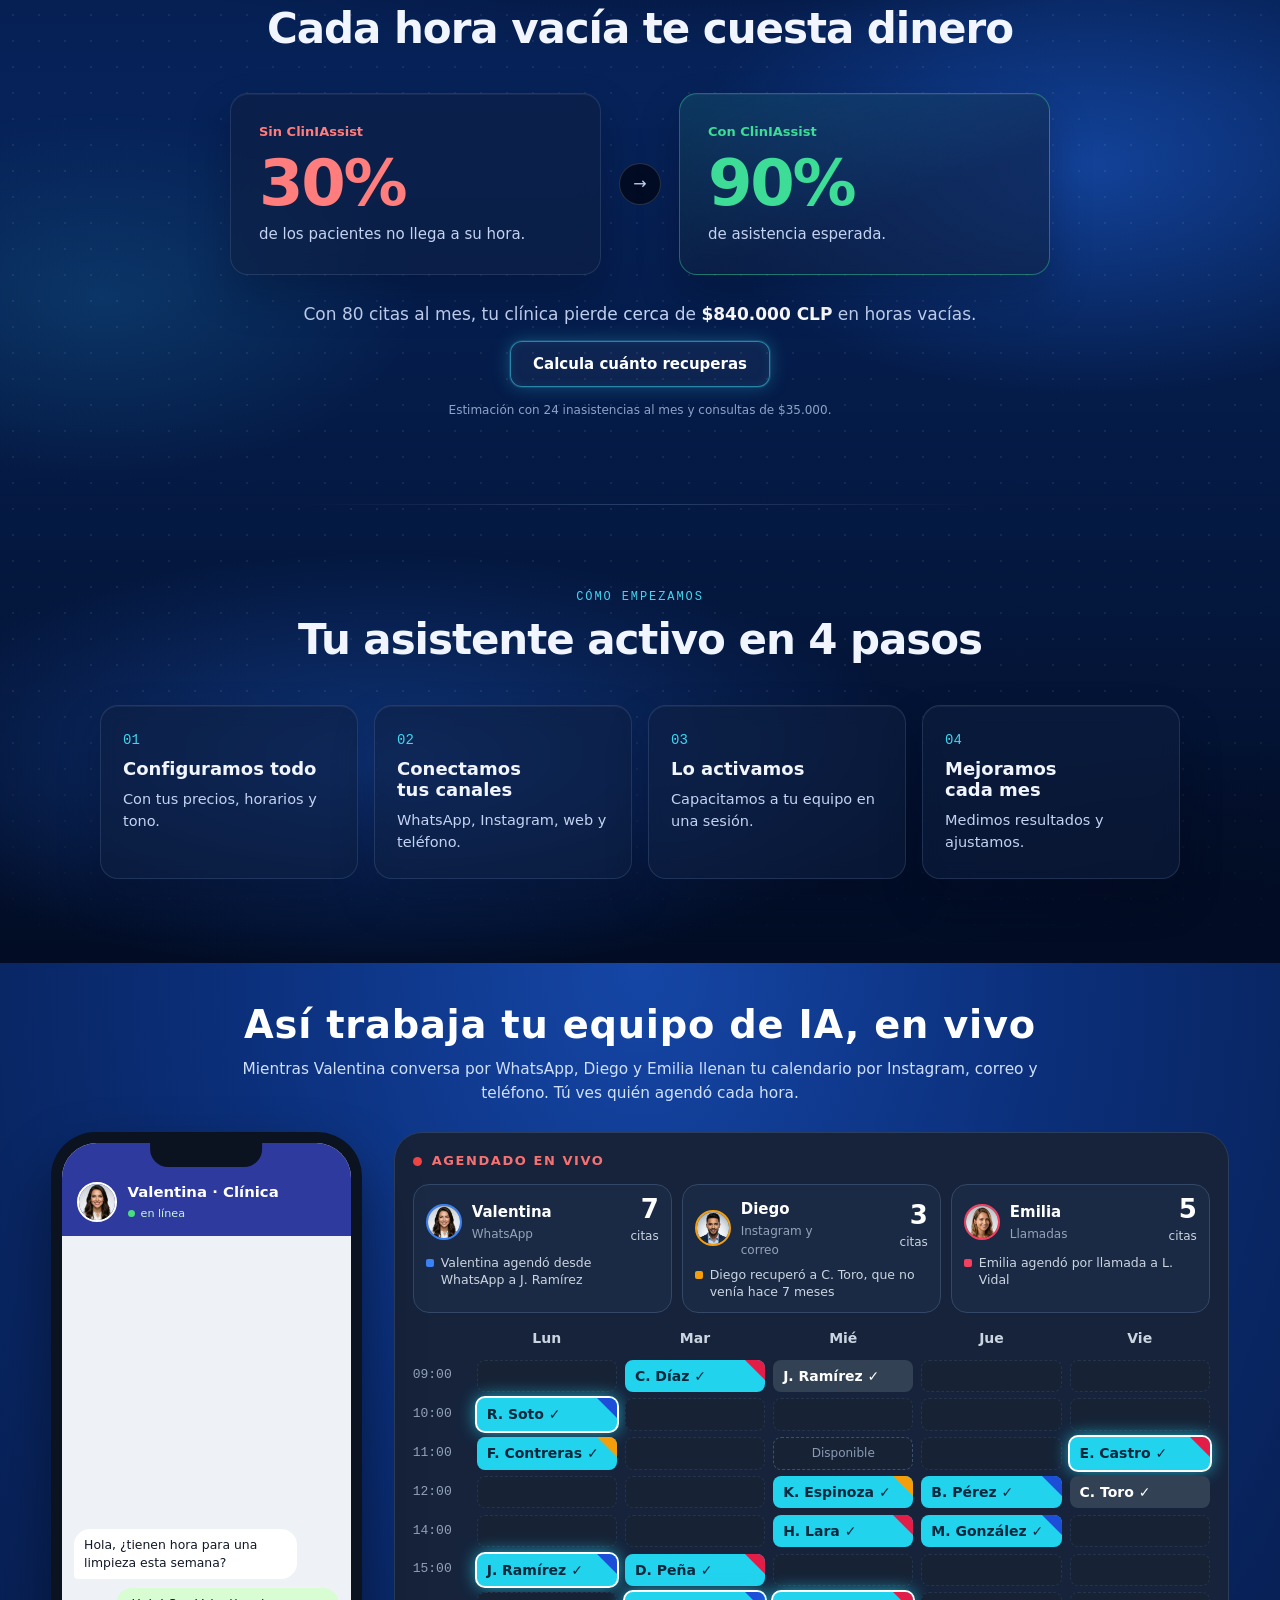
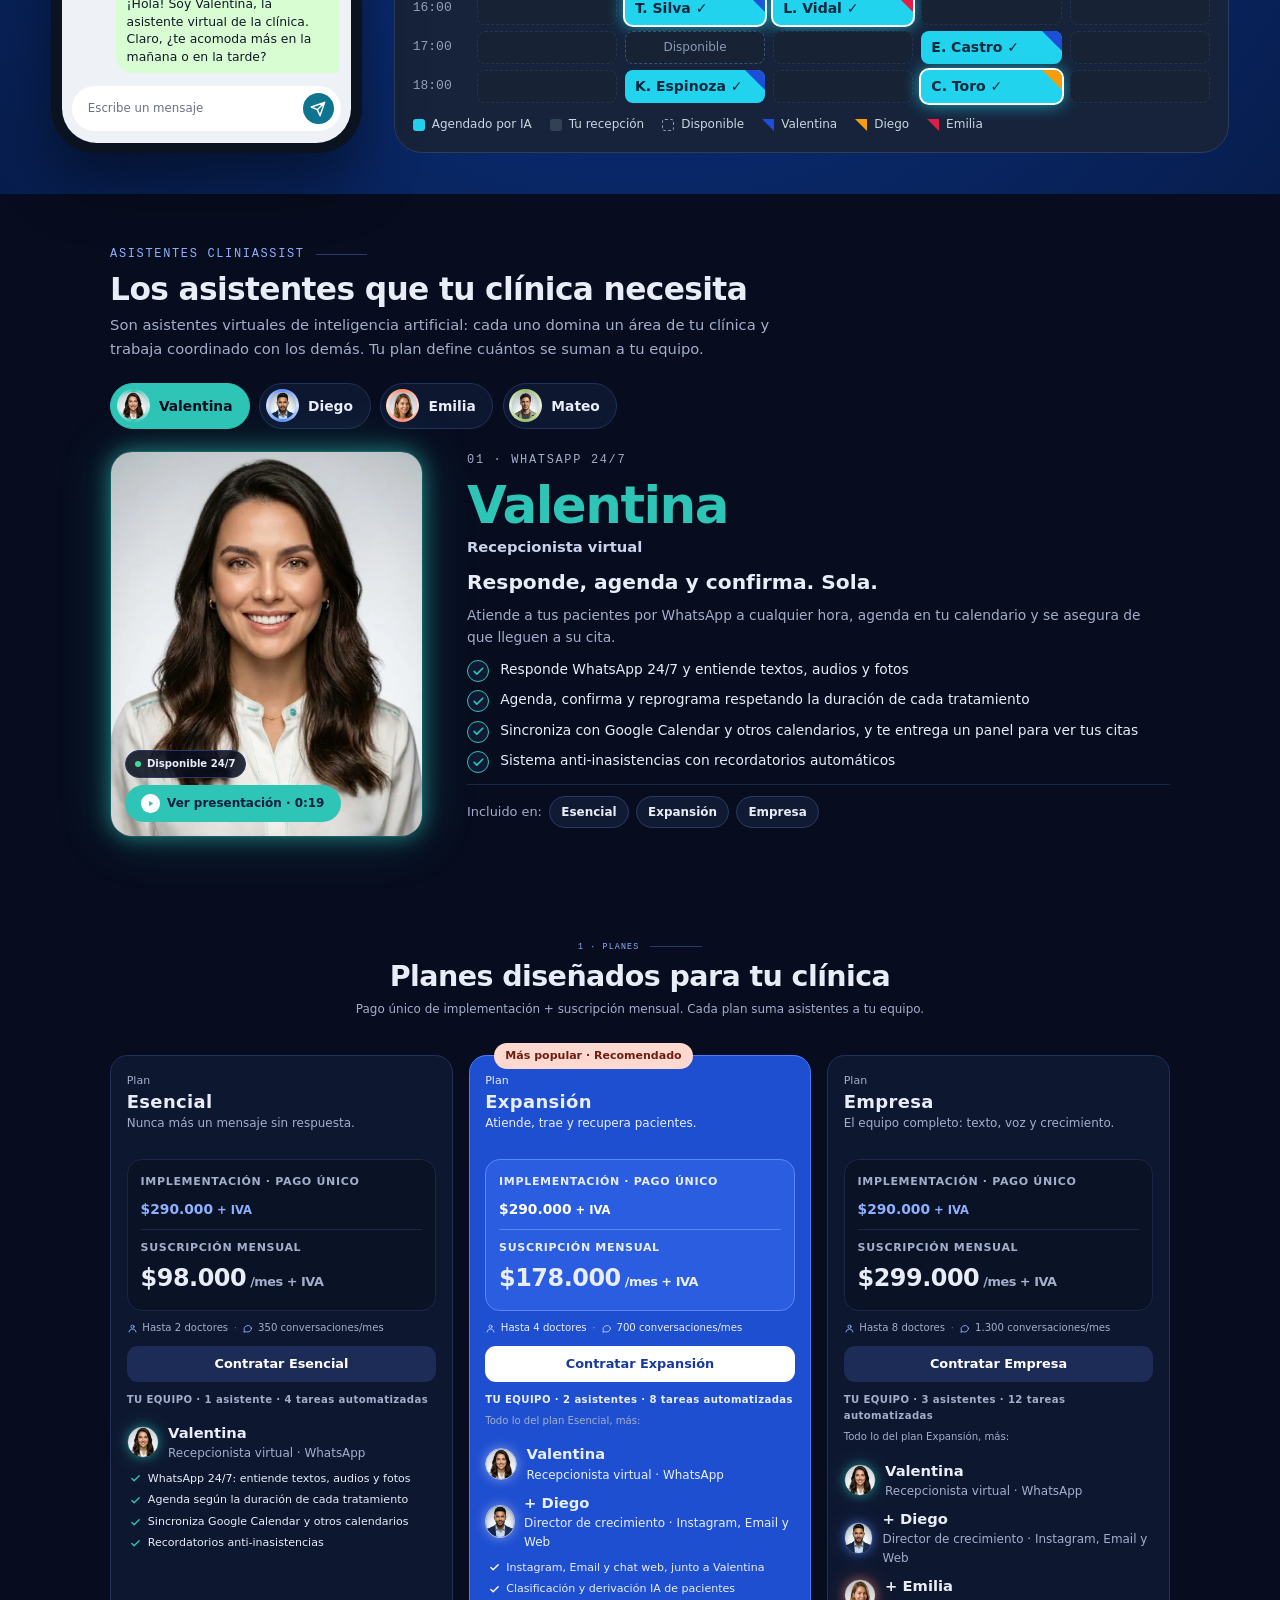
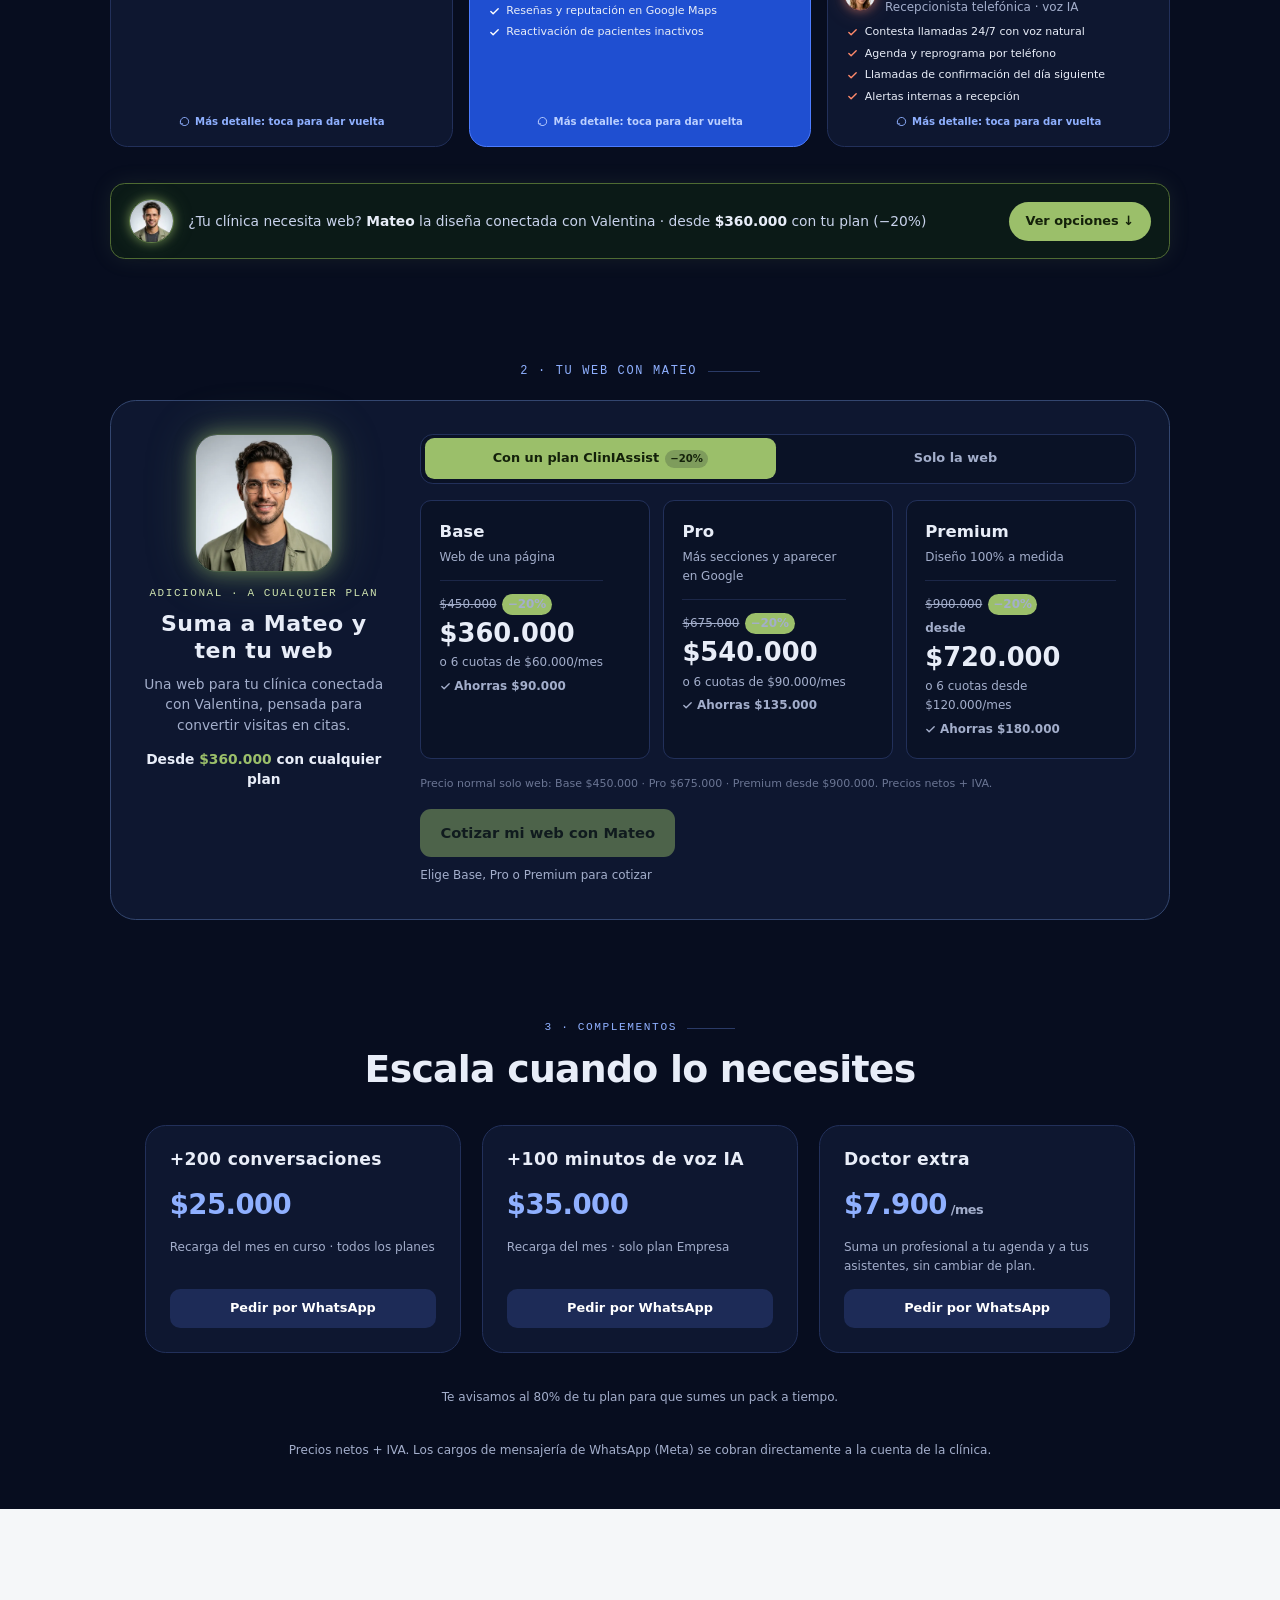
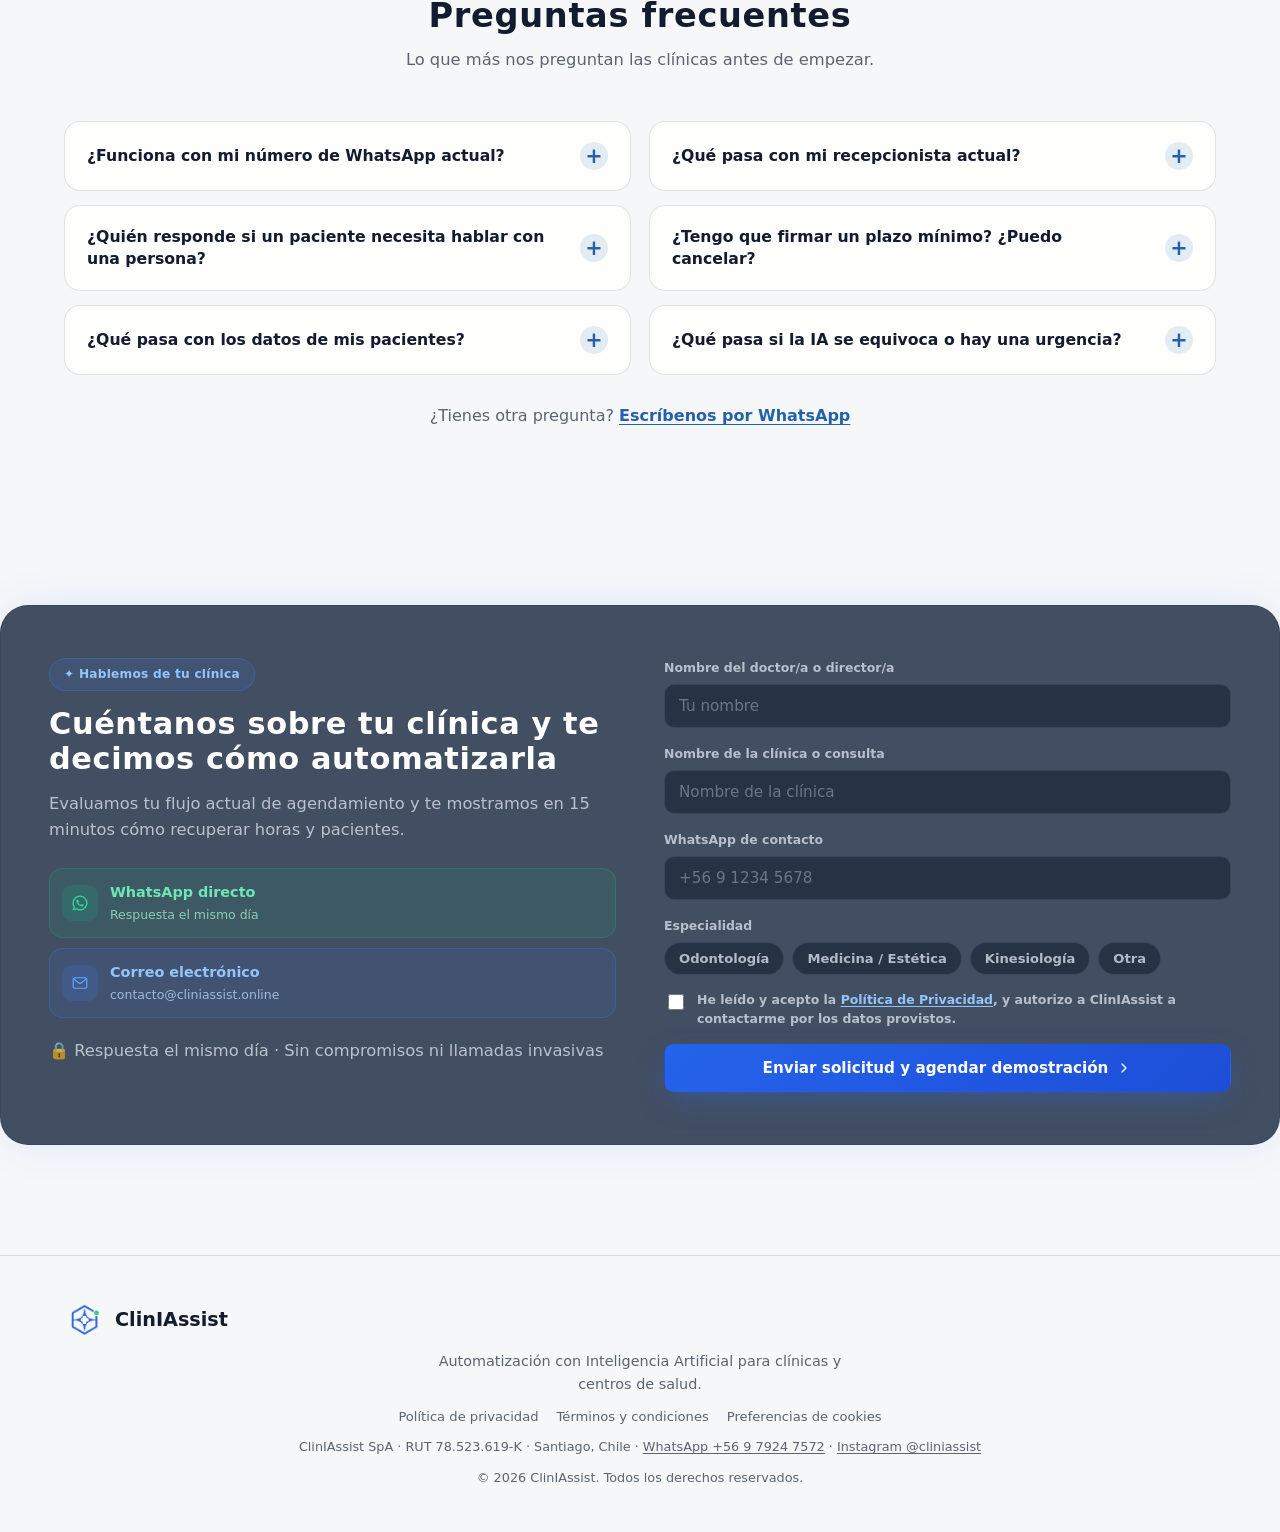
==== commit fee847f5: "Reemplaza impacto, servicios y paso a paso por tres secciones nuevas con calculadora Quita el carrus" ====
--- a/index.html
+++ b/index.html
@@ -33,6 +33,7 @@
 <link rel="stylesheet" href="css/style.css">
 <link rel="stylesheet" href="css/asistentes.css">
 <link rel="stylesheet" href="css/cliniassist-secciones.css">
+<link rel="stylesheet" href="css/cliniassist-nuevo.css">
 
 <script type="application/ld+json">
 {
@@ -266,407 +267,117 @@
     </div>
   </section>
 
-  <!-- PÉRDIDAS VS RESULTADOS -->
-  <section class="lossgain" id="perdidas">
-    <div class="container">
-      <div class="section-head lossgain-head reveal">
-        <span class="lossgain-kicker">Impacto financiero</span>
-        <h2>El impacto financiero de los sillones vacíos en tu clínica</h2>
-        <p>Compara lo que pierde una consulta tradicional frente al rendimiento de una clínica automatizada con ClinIAssist.</p>
-      </div>
-
-      <div class="lossgain-compare reveal">
-        <span class="lossgain-badge">Recupera la rentabilidad de cada box médico</span>
-
-        <div class="lc-grid">
-          <div class="lc-panel lc-before" role="button" tabindex="0" aria-pressed="false">
-            <div class="lc-panel-inner">
-              <div class="lc-panel-face lc-panel-front">
-                <span class="lc-eyebrow">Sin automatización (promedio en Chile)</span>
-                <p class="lc-metric">20<span>%</span></p>
-                <p class="lc-metric-label">de inasistencias</p>
-                <p class="lc-breakdown">~20 horas perdidas al mes por box · <strong>~$500.000 CLP</strong> no percibidos mensualmente.</p>
-                <p class="lc-detail">Recepción dedicando <strong>cerca de 1 hora al día</strong> a confirmar citas a mano.</p>
-                <span class="lc-flip-hint">Clic para ver desglose ↺</span>
-              </div>
-              <div class="lc-panel-face lc-panel-back">
-                <div class="lc-flip-stats">
-                  <div class="lc-flip-stat">
-                    <div class="lc-flip-stat-head"><span>Inasistencias mensuales</span><strong>~20%</strong></div>
-                    <div class="lc-flip-bar-track"><div class="lc-flip-bar-fill" style="width:20%"></div></div>
-                  </div>
-                  <div class="lc-flip-stat">
-                    <div class="lc-flip-stat-head"><span>Horas de sillón vacías</span><strong>~20 hrs/mes</strong></div>
-                    <div class="lc-flip-bar-track"><div class="lc-flip-bar-fill" style="width:60%"></div></div>
-                  </div>
-                  <div class="lc-flip-stat">
-                    <div class="lc-flip-stat-head"><span>Costo anual en fuga</span><strong>~$6.000.000 CLP</strong></div>
-                    <div class="lc-flip-bar-track"><div class="lc-flip-bar-fill" style="width:92%"></div></div>
-                  </div>
-                </div>
-                <p class="lc-flip-message">Tiempo y dinero irrecuperables para la clínica.</p>
-                <span class="lc-flip-hint">Volver ↺</span>
-              </div>
-            </div>
-          </div>
-
-          <div class="lc-divider" aria-hidden="true">
-            <svg viewBox="0 0 24 24" fill="none" stroke="currentColor" stroke-width="2" stroke-linecap="round" stroke-linejoin="round"><path d="M4 12h15M13 6l6 6-6 6"/></svg>
-          </div>
-
-          <div class="lc-panel lc-after" role="button" tabindex="0" aria-pressed="false">
-            <div class="lc-panel-inner">
-              <div class="lc-panel-face lc-panel-front">
-                <span class="lc-eyebrow">Con ClinIAssist en marcha</span>
-                <p class="lc-metric">90<span>%</span></p>
-                <p class="lc-metric-label">de asistencia esperada</p>
-                <p class="lc-breakdown">Hasta la <strong>mitad</strong> de las horas perdidas recuperadas con recordatorios 48h / 24h / 12h y reasignación de cupos.</p>
-                <p class="lc-detail">Cupos cancelados <strong>liberados y reasignados en menos de 15 minutos</strong> en piloto automático.</p>
-                <span class="lc-flip-hint">Clic para ver desglose ↺</span>
-              </div>
-              <div class="lc-panel-face lc-panel-back">
-                <div class="lc-flip-stats">
-                  <div class="lc-flip-stat">
-                    <div class="lc-flip-stat-head"><span>Tasa de asistencia esperada</span><strong>~90%</strong></div>
-                    <div class="lc-flip-bar-track"><div class="lc-flip-bar-fill" style="width:90%"></div></div>
-                  </div>
-                  <div class="lc-flip-stat">
-                    <div class="lc-flip-stat-head"><span>Horas de box recuperadas</span><strong>+10 hrs/mes</strong></div>
-                    <div class="lc-flip-bar-track"><div class="lc-flip-bar-fill" style="width:50%"></div></div>
-                  </div>
-                  <div class="lc-flip-stat">
-                    <div class="lc-flip-stat-head"><span>Ingreso mensual recuperado</span><strong>+$250.000 CLP</strong></div>
-                    <div class="lc-flip-bar-track"><div class="lc-flip-bar-fill" style="width:50%"></div></div>
-                  </div>
-                </div>
-                <p class="lc-flip-message">Más ocupación y más ingresos, en piloto automático.</p>
-                <span class="lc-flip-hint">Volver ↺</span>
-              </div>
-            </div>
-          </div>
-        </div>
-        <p class="lossgain-note">Estimación por box con ~100 citas al mes y un valor promedio de $25.000 por cita. En Chile, cerca de 1 de cada 5 pacientes no asiste a su hora, y los recordatorios pueden reducir las inasistencias hasta en un 40% (Universidad de Chile, 2021). Los resultados dependen de cada clínica.</p>
-      </div>
+  <!-- NUESTRO SERVICIO + CUÁNTO PIERDES HOY + CÓMO EMPEZAMOS (fondo compartido, ver css/cliniassist-nuevo.css) -->
+  <div class="cn-bloque">
+    <section class="cn-sec" id="servicios">
+      <div class="cn-in">
+        <div class="cn-head">
+          <span class="cn-ey">Nuestro servicio</span>
+          <h2>Tu recepción, en piloto automático</h2>
+          <p>Nosotros lo configuramos y lo mantenemos. Tú solo ves los resultados.</p>
+        </div>
+        <div class="cn-ben">
+          <article class="cn-card cn-bc">
+            <span class="cn-ic" aria-hidden="true"><svg viewBox="0 0 24 24" fill="none"><path d="M4 5h16v11H9l-5 4z" stroke="currentColor" stroke-width="1.8" stroke-linejoin="round"/><path d="M8 10h8M8 13h5" stroke="currentColor" stroke-width="1.8" stroke-linecap="round"/></svg></span>
+            <h3>Todos tus canales atendidos</h3>
+            <p>Respuestas inmediatas en WhatsApp, llamadas, web e Instagram.</p>
+          </article>
+          <article class="cn-card cn-bc">
+            <span class="cn-ic" aria-hidden="true"><svg viewBox="0 0 24 24" fill="none"><circle cx="12" cy="12" r="8.5" stroke="currentColor" stroke-width="1.8"/><path d="M12 7.5V12l3 2" stroke="currentColor" stroke-width="1.8" stroke-linecap="round"/></svg></span>
+            <h3>Agenda horas 24/7</h3>
+            <p>También de noche y los fines de semana.</p>
+          </article>
+          <article class="cn-card cn-bc">
+            <span class="cn-ic" aria-hidden="true"><svg viewBox="0 0 24 24" fill="none"><path d="M6 16V11a6 6 0 0112 0v5l1.5 2h-15z" stroke="currentColor" stroke-width="1.8" stroke-linejoin="round"/><path d="M10 20.5a2 2 0 004 0" stroke="currentColor" stroke-width="1.8"/></svg></span>
+            <h3>Menos inasistencias</h3>
+            <p>Recordatorios automáticos antes de cada cita.</p>
+          </article>
+          <article class="cn-card cn-bc">
+            <span class="cn-ic" aria-hidden="true"><svg viewBox="0 0 24 24" fill="none"><path d="M4.5 12a7.5 7.5 0 1 0 2.2-5.3" stroke="currentColor" stroke-width="1.8" stroke-linecap="round"/><path d="M4 4v4h4" stroke="currentColor" stroke-width="1.8" stroke-linecap="round" stroke-linejoin="round"/></svg></span>
+            <h3>Pacientes que vuelven</h3>
+            <p>Reactiva a quienes no vienen hace meses.</p>
+          </article>
+        </div>
+      </div>
+    </section>
+
+    <section class="cn-sec" id="perdidas">
+      <div class="cn-in">
+        <div class="cn-head">
+          <span class="cn-ey">Cuánto pierdes hoy</span>
+          <h2>Cada hora vacía te cuesta dinero</h2>
+        </div>
+        <div class="cn-imp">
+          <div class="cn-card cn-ic2 cn-bad"><span class="cn-lb">Sin ClinIAssist</span><span class="cn-big">30%</span><p>de los pacientes no llega a su hora.</p></div>
+          <div class="cn-vs" aria-hidden="true">→</div>
+          <div class="cn-card cn-ic2 cn-good"><span class="cn-lb">Con ClinIAssist</span><span class="cn-big">90%</span><p>de asistencia esperada.</p></div>
+        </div>
+        <div class="cn-foot">
+          <p>Con 80 citas al mes, tu clínica pierde cerca de <strong>$840.000 CLP</strong> en horas vacías.</p>
+          <button class="cn-calc-btn" type="button" id="cnOpenCalc" aria-haspopup="dialog">Calcula cuánto recuperas</button>
+          <span class="cn-src">Estimación con 24 inasistencias al mes y consultas de $35.000.</span>
+        </div>
+      </div>
+    </section>
+
+    <section class="cn-sec" id="proceso">
+      <div class="cn-in">
+        <div class="cn-head">
+          <span class="cn-ey">Cómo empezamos</span>
+          <h2>Tu asistente activo en 4 pasos</h2>
+        </div>
+        <div class="cn-steps">
+          <div class="cn-card cn-st"><span class="cn-k">01</span><h3>Configuramos todo</h3><p>Con tus precios, horarios y tono.</p></div>
+          <div class="cn-card cn-st"><span class="cn-k">02</span><h3>Conectamos tus canales</h3><p>WhatsApp, Instagram, web y teléfono.</p></div>
+          <div class="cn-card cn-st"><span class="cn-k">03</span><h3>Lo activamos</h3><p>Capacitamos a tu equipo en una sesión.</p></div>
+          <div class="cn-card cn-st"><span class="cn-k">04</span><h3>Mejoramos cada mes</h3><p>Medimos resultados y ajustamos.</p></div>
+        </div>
+      </div>
+    </section>
+  </div>
+
+  <!-- Calculadora (se abre desde "Calcula cuánto recuperas") -->
+  <div class="cn-ov" id="cnCalc" hidden role="dialog" aria-modal="true" aria-labelledby="cnCalcTitulo">
+    <div class="cn-modal">
+      <button class="cn-x" type="button" id="cnCloseCalc" aria-label="Cerrar">×</button>
+      <div class="cn-m-head">
+        <h2 id="cnCalcTitulo">Calcula cuánto recuperas</h2>
+        <p>Ajusta los valores a tu clínica y mira el dinero y el tiempo que ganas.</p>
+      </div>
+      <div class="cn-m-body">
+        <div class="cn-fields">
+          <div class="cn-grp">
+            <span class="cn-gt">Inasistencias</span>
+            <div class="cn-field"><label for="cnCitas">Citas al mes <output id="cnOCitas">80</output></label><input type="range" id="cnCitas" min="20" max="400" step="10" value="80"></div>
+            <div class="cn-field"><label for="cnIna">Pacientes que no llegan <output id="cnOIna">30%</output></label><input type="range" id="cnIna" min="5" max="50" step="1" value="30"></div>
+            <div class="cn-field"><label for="cnVal">Valor de la consulta <output id="cnOVal">$35.000</output></label><input type="range" id="cnVal" min="10000" max="150000" step="5000" value="35000"></div>
+          </div>
+          <div class="cn-grp">
+            <span class="cn-gt">Tiempo en canales</span>
+            <div class="cn-field"><label for="cnMsg">Mensajes y llamadas al día <output id="cnOMsg">40</output></label><input type="range" id="cnMsg" min="5" max="200" step="5" value="40"></div>
+            <div class="cn-field"><label for="cnMin">Minutos por conversación <output id="cnOMin">4 min</output></label><input type="range" id="cnMin" min="1" max="15" step="1" value="4"></div>
+          </div>
+        </div>
+        <div class="cn-card cn-res" aria-live="polite">
+          <div class="cn-gt">Dinero</div>
+          <div class="cn-pair">
+            <div><div class="cn-k">Pierdes al mes</div><div class="cn-lose" id="cnRLose">$840.000</div></div>
+            <div><div class="cn-k">Recuperas al año</div><div class="cn-lose cn-neutral" id="cnRYear">$6.720.000</div></div>
+          </div>
+          <div><div class="cn-k">Con ClinIAssist recuperas al mes</div><div class="cn-win" id="cnRWin">$560.000</div></div>
+          <hr>
+          <div class="cn-gt">Tiempo</div>
+          <div class="cn-pair">
+            <div><div class="cn-k">Hoy dedicas al mes</div><div class="cn-lose" id="cnRHrs">59 h</div></div>
+            <div><div class="cn-k">Equivale a</div><div class="cn-lose cn-neutral" id="cnRDays">7 jornadas</div></div>
+          </div>
+          <div><div class="cn-k">Horas que ganas al mes</div><div class="cn-win cn-t" id="cnRGain">47 h</div></div>
+          <a class="cn-cta js-whatsapp" href="https://wa.me/56979247572" data-wa-text="Hola, quiero recuperar tiempo y dinero en mi clínica con ClinIAssist." target="_blank" rel="noopener">Quiero recuperar ese tiempo y dinero</a>
+        </div>
+      </div>
+      <p class="cn-m-note">Estimación referencial. Los resultados varían según cada clínica.</p>
     </div>
-  </section>
-
-  <!-- SERVICIOS -->
-  <section class="services services-dark" id="servicios">
-    <div class="services-glow g1" aria-hidden="true"></div>
-    <div class="services-glow g2" aria-hidden="true"></div>
-    <div class="services-glow g3" aria-hidden="true"></div>
-    <div class="container">
-      <div class="section-head on-dark services-head reveal">
-        <h2>Lo que hacemos por tu clínica</h2>
-        <p>Todo lo que ClinIAssist resuelve por tu clínica.</p>
-      </div>
-
-      <div class="service-carousel-group">
-      <div class="service-carousel reveal" id="serviceCarousel">
-        <button type="button" class="carousel-arrow carousel-arrow-prev" id="serviceCarouselPrev" aria-label="Servicio anterior">
-          <svg viewBox="0 0 24 24" fill="none" aria-hidden="true"><path d="M15 6l-6 6 6 6" stroke="currentColor" stroke-width="2" stroke-linecap="round" stroke-linejoin="round"/></svg>
-        </button>
-
-        <div class="service-carousel-viewport">
-          <div class="service-track" id="serviceTrack">
-
-        <article class="service-card" role="button" tabindex="0" aria-pressed="false">
-          <div class="service-card-inner">
-            <div class="service-card-face service-card-front">
-              <span class="service-badge">
-                <svg viewBox="0 0 24 24" fill="none"><path d="M4 6h13l3 3v9a1.6 1.6 0 0 1-1.6 1.6H9L5 22v-3.4H4A1.6 1.6 0 0 1 2.4 17V7.6A1.6 1.6 0 0 1 4 6Z" stroke="currentColor" stroke-width="1.5" stroke-linejoin="round"/><circle cx="12.2" cy="12" r="3" stroke="currentColor" stroke-width="1.4"/><path d="M12.2 10.2V12l1.3.9" stroke="currentColor" stroke-width="1.3" stroke-linecap="round" stroke-linejoin="round"/></svg>
-              </span>
-              <span class="service-num">01</span>
-              <h3>Asistente virtual de texto 24/7</h3>
-              <p>IA conversacional entrenada con las preguntas frecuentes de tu clínica: precios, horarios, ubicación, convenios, Fonasa e Isapres.</p>
-              <span class="service-flip-hint">Ver métrica ↺</span>
-            </div>
-            <div class="service-card-face service-card-back">
-              <div class="mini-meter">
-                <div class="mini-meter-ring-wrap">
-                  <svg class="mini-meter-ring" viewBox="0 0 80 80">
-                    <circle class="mini-meter-track" cx="40" cy="40" r="34" fill="none" stroke-width="8"/>
-                    <circle class="mini-meter-fill" cx="40" cy="40" r="34" fill="none" stroke-width="8" stroke-dasharray="213.6" stroke-dashoffset="0" transform="rotate(-90 40 40)"/>
-                  </svg>
-                  <span class="mini-meter-value">&lt;1 min</span>
-                </div>
-                <span class="mini-stat-label">para responder a cada paciente, a cualquier hora</span>
-              </div>
-              <span class="service-flip-hint">Volver ↺</span>
-            </div>
-          </div>
-        </article>
-
-        <article class="service-card" role="button" tabindex="0" aria-pressed="false">
-          <div class="service-card-inner">
-            <div class="service-card-face service-card-front">
-              <span class="service-badge">
-                <svg viewBox="0 0 24 24" fill="none"><rect x="2.5" y="5" width="15" height="15.5" rx="2" stroke="currentColor" stroke-width="1.5"/><path d="M7 3v4M13 3v4M2.5 9.5h15" stroke="currentColor" stroke-width="1.5" stroke-linecap="round"/><circle cx="17.6" cy="17" r="4.4" fill="var(--services-bg)" stroke="currentColor" stroke-width="1.4"/><path d="M17.6 14.8v2.2l1.5 1" stroke="currentColor" stroke-width="1.4" stroke-linecap="round" stroke-linejoin="round"/></svg>
-              </span>
-              <span class="service-num">02</span>
-              <h3>Agenda, confirmación y reprogramación de citas</h3>
-              <p>Sincronización con Google Calendar y otros calendarios compatibles para agendar, modificar o cancelar horas en tiempo real sin intervención humana.</p>
-              <span class="service-flip-hint">Ver métrica ↺</span>
-            </div>
-            <div class="service-card-face service-card-back">
-              <div class="mini-stat">
-                <span class="mini-stat-value">
-                  <svg class="mini-stat-arrow" viewBox="0 0 24 24" fill="none" aria-hidden="true"><path d="M12 5v14M6 13l6 6 6-6" stroke="currentColor" stroke-width="2.2" stroke-linecap="round" stroke-linejoin="round"/></svg>
-                  -70%
-                </span>
-                <span class="mini-stat-label">menos tiempo agendando a mano (estimado)</span>
-              </div>
-              <span class="service-flip-hint">Volver ↺</span>
-            </div>
-          </div>
-        </article>
-
-        <article class="service-card" role="button" tabindex="0" aria-pressed="false">
-          <div class="service-card-inner">
-            <div class="service-card-face service-card-front">
-              <span class="service-badge">
-                <svg viewBox="0 0 24 24" fill="none"><rect x="2.5" y="5" width="15" height="15.5" rx="2" stroke="currentColor" stroke-width="1.5"/><path d="M7 3v4M13 3v4M2.5 9.5h15" stroke="currentColor" stroke-width="1.5" stroke-linecap="round"/><circle cx="17.6" cy="17" r="4.4" fill="var(--services-bg)" stroke="currentColor" stroke-width="1.4"/><path d="m15.7 17 1.2 1.2 2.2-2.6" stroke="currentColor" stroke-width="1.5" stroke-linecap="round" stroke-linejoin="round"/></svg>
-              </span>
-              <span class="service-num">03</span>
-              <h3>Sistema anti-inasistencias</h3>
-              <p>Recordatorios automáticos de citas por WhatsApp y correo, con opciones interactivas de un clic para confirmar o reprogramar asistencia.</p>
-              <span class="service-flip-hint">Ver métrica ↺</span>
-            </div>
-            <div class="service-card-face service-card-back">
-              <div class="mini-stat">
-                <span class="mini-stat-value">
-                  <svg class="mini-stat-arrow" viewBox="0 0 24 24" fill="none" aria-hidden="true"><path d="M12 5v14M6 13l6 6 6-6" stroke="currentColor" stroke-width="2.2" stroke-linecap="round" stroke-linejoin="round"/></svg>
-                  Hasta -50%
-                </span>
-                <span class="mini-stat-label">de inasistencias con recordatorios automáticos (estimado)</span>
-              </div>
-              <span class="service-flip-hint">Volver ↺</span>
-            </div>
-          </div>
-        </article>
-
-        <article class="service-card" role="button" tabindex="0" aria-pressed="false">
-          <div class="service-card-inner">
-            <div class="service-card-face service-card-front">
-              <span class="service-badge">
-                <svg viewBox="0 0 24 24" fill="none"><circle cx="12" cy="12" r="2.6" stroke="currentColor" stroke-width="1.6"/><path d="M12 9.4V5M12 19v-4.4M9.4 12H5M19 12h-4.4" stroke="currentColor" stroke-width="1.6" stroke-linecap="round"/><circle cx="12" cy="4" r="1.5" fill="currentColor"/><circle cx="12" cy="20" r="1.5" fill="currentColor"/><circle cx="4" cy="12" r="1.5" fill="currentColor"/><circle cx="20" cy="12" r="1.5" fill="currentColor"/></svg>
-              </span>
-              <span class="service-num">04</span>
-              <h3>Automatización integral de canales (WhatsApp, Instagram, Web, Email)</h3>
-              <p>Atención centralizada y omnicanal para captar y responder a pacientes que consultan desde WhatsApp, Instagram Direct, sitio web o correo electrónico.</p>
-              <span class="service-flip-hint">Ver métrica ↺</span>
-            </div>
-            <div class="service-card-face service-card-back">
-              <div class="mini-stat">
-                <span class="mini-stat-value">4 canales</span>
-                <span class="mini-stat-label">WhatsApp, Instagram, Web y Email en una sola bandeja</span>
-              </div>
-              <span class="service-flip-hint">Volver ↺</span>
-            </div>
-          </div>
-        </article>
-
-        <article class="service-card" role="button" tabindex="0" aria-pressed="false">
-          <div class="service-card-inner">
-            <div class="service-card-face service-card-front">
-              <span class="service-badge">
-                <svg viewBox="0 0 24 24" fill="none"><rect x="5" y="3.6" width="14" height="17.4" rx="2" stroke="currentColor" stroke-width="1.5"/><path d="M9 3h6a1 1 0 0 1 1 1v1.4H8V4a1 1 0 0 1 1-1Z" stroke="currentColor" stroke-width="1.4" stroke-linejoin="round"/><path d="M8 11.5h4.5M8 14.5h6.5M8 17.5h5" stroke="currentColor" stroke-width="1.4" stroke-linecap="round"/><path d="M16.3 9.2v3M14.8 10.7h3" stroke="currentColor" stroke-width="1.5" stroke-linecap="round"/></svg>
-              </span>
-              <span class="service-num">05</span>
-              <h3>Derivación y clasificación IA de pacientes</h3>
-              <p>Identifica qué necesita cada paciente (tratamiento, control o primera consulta) y lo deriva al profesional que corresponde, con la conversación ordenada. No entrega diagnósticos: los temas clínicos siempre pasan a tu equipo.</p>
-              <span class="service-flip-hint">Ver métrica ↺</span>
-            </div>
-            <div class="service-card-face service-card-back">
-              <div class="mini-meter">
-                <div class="mini-meter-ring-wrap">
-                  <svg class="mini-meter-ring" viewBox="0 0 80 80">
-                    <circle class="mini-meter-track" cx="40" cy="40" r="34" fill="none" stroke-width="8"/>
-                    <circle class="mini-meter-fill" cx="40" cy="40" r="34" fill="none" stroke-width="8" stroke-dasharray="213.6" stroke-dashoffset="0" transform="rotate(-90 40 40)"/>
-                  </svg>
-                  <span class="mini-meter-value">24/7</span>
-                </div>
-                <span class="mini-stat-label">cada consulta clasificada y derivada al profesional que corresponde</span>
-              </div>
-              <span class="service-flip-hint">Volver ↺</span>
-            </div>
-          </div>
-        </article>
-
-        <article class="service-card" role="button" tabindex="0" aria-pressed="false">
-          <div class="service-card-inner">
-            <div class="service-card-face service-card-front">
-              <span class="service-badge service-badge-maps">
-                <svg viewBox="0 0 24 24" fill="none"><path d="M12 21.5s6.2-5.6 6.2-10.7a6.2 6.2 0 1 0-12.4 0c0 5.1 6.2 10.7 6.2 10.7Z" stroke="currentColor" stroke-width="1.5" stroke-linejoin="round"/><circle cx="12" cy="10.7" r="2.3" stroke="currentColor" stroke-width="1.4"/></svg>
-                <span class="service-badge-stars" aria-hidden="true">★★★★★</span>
-              </span>
-              <span class="service-num">06</span>
-              <h3>Google Maps y gestión automática de reputación</h3>
-              <p>Optimización de tu perfil de Google Business y sistema automatizado post-consulta para solicitar una reseña a cada paciente después de su atención.</p>
-              <span class="service-flip-hint">Ver métrica ↺</span>
-            </div>
-            <div class="service-card-face service-card-back">
-              <div class="mini-stat">
-                <span class="mini-stat-value">100%</span>
-                <span class="mini-stat-label">de los pacientes atendidos recibe la invitación a dejar su reseña</span>
-              </div>
-              <span class="service-flip-hint">Volver ↺</span>
-            </div>
-          </div>
-        </article>
-
-        <article class="service-card" role="button" tabindex="0" aria-pressed="false">
-          <div class="service-card-inner">
-            <div class="service-card-face service-card-front">
-              <span class="service-badge">
-                <svg viewBox="0 0 24 24" fill="none"><path d="M17.7 6.3A5.6 5.6 0 1 0 12 12l5.7-5.7Z" stroke="currentColor" stroke-width="1.5" stroke-linejoin="round"/><path d="M7 12h2.2l1.3-2.6 1.6 4.6 1.3-2h2.3" stroke="currentColor" stroke-width="1.4" stroke-linecap="round" stroke-linejoin="round"/></svg>
-              </span>
-              <span class="service-num">07</span>
-              <h3>Reactivación de pacientes inactivos</h3>
-              <p>Campañas automatizadas y personalizadas para recuperar y reagendar a pacientes antiguos que no han asistido a control en los últimos meses.</p>
-              <span class="service-flip-hint">Ver métrica ↺</span>
-            </div>
-            <div class="service-card-face service-card-back">
-              <div class="mini-stat">
-                <span class="mini-stat-value">
-                  <svg class="mini-stat-arrow" viewBox="0 0 24 24" fill="none" aria-hidden="true"><path d="M12 19V5M6 11l6-6 6 6" stroke="currentColor" stroke-width="2.2" stroke-linecap="round" stroke-linejoin="round"/></svg>
-                  +10%
-                </span>
-                <span class="mini-stat-label">de pacientes inactivos vuelve a agendar por campaña (estimado)</span>
-              </div>
-              <span class="service-flip-hint">Volver ↺</span>
-            </div>
-          </div>
-        </article>
-
-        <article class="service-card" role="button" tabindex="0" aria-pressed="false">
-          <div class="service-card-inner">
-            <div class="service-card-face service-card-front">
-              <span class="service-badge">
-                <svg viewBox="0 0 24 24" fill="none"><path d="M4 14v-3a8 8 0 0 1 16 0v3" stroke="currentColor" stroke-width="1.6" stroke-linecap="round"/><rect x="2.4" y="13" width="3.2" height="5.4" rx="1.4" stroke="currentColor" stroke-width="1.5"/><rect x="18.4" y="13" width="3.2" height="5.4" rx="1.4" stroke="currentColor" stroke-width="1.5"/><path d="M9 12v2M12 10.5v5M15 12v2" stroke="currentColor" stroke-width="1.5" stroke-linecap="round"/></svg>
-              </span>
-              <span class="service-num">08</span>
-              <h3>Asistente de voz IA (recepción telefónica automatizada)</h3>
-              <p>Recepción telefónica inteligente que atiende llamadas en tiempo real, resuelve dudas frecuentes y agenda citas directamente en tu calendario.</p>
-              <span class="service-flip-hint">Ver métrica ↺</span>
-            </div>
-            <div class="service-card-face service-card-back">
-              <div class="mini-meter">
-                <div class="mini-meter-ring-wrap">
-                  <svg class="mini-meter-ring" viewBox="0 0 80 80">
-                    <circle class="mini-meter-track" cx="40" cy="40" r="34" fill="none" stroke-width="8"/>
-                    <circle class="mini-meter-fill" cx="40" cy="40" r="34" fill="none" stroke-width="8" stroke-dasharray="213.6" stroke-dashoffset="0" transform="rotate(-90 40 40)"/>
-                  </svg>
-                  <span class="mini-meter-value">24/7</span>
-                </div>
-                <span class="mini-stat-label">llamadas contestadas sin espera, incluso fuera de horario</span>
-              </div>
-              <span class="service-flip-hint">Volver ↺</span>
-            </div>
-          </div>
-        </article>
-
-        <article class="service-card" role="button" tabindex="0" aria-pressed="false">
-          <div class="service-card-inner">
-            <div class="service-card-face service-card-front">
-              <span class="service-badge">
-                <svg viewBox="0 0 24 24" fill="none"><path d="M12 3.6a1.3 1.3 0 0 1 1.3 1.3v.6a5.8 5.8 0 0 1 4 5.5v3l1.7 2.3H5l1.7-2.3v-3a5.8 5.8 0 0 1 4-5.5v-.6A1.3 1.3 0 0 1 12 3.6Z" stroke="currentColor" stroke-width="1.5" stroke-linejoin="round"/><path d="M10 18.6a2 2 0 0 0 4 0" stroke="currentColor" stroke-width="1.5" stroke-linecap="round"/><path d="M4.2 8.4a8.6 8.6 0 0 1 2-3.6M19.8 8.4a8.6 8.6 0 0 0-2-3.6" stroke="currentColor" stroke-width="1.4" stroke-linecap="round"/></svg>
-              </span>
-              <span class="service-num">09</span>
-              <h3>Alertas internas automáticas para recepción</h3>
-              <p>Notificaciones inmediatas a tu equipo ante nuevas citas, cancelaciones de última hora o pacientes prioritarios en lista de espera.</p>
-              <span class="service-flip-hint">Ver métrica ↺</span>
-            </div>
-            <div class="service-card-face service-card-back">
-              <div class="mini-stat">
-                <span class="mini-stat-value">&lt;10s</span>
-                <span class="mini-stat-label">para notificar a tu equipo de cada novedad</span>
-              </div>
-              <span class="service-flip-hint">Volver ↺</span>
-            </div>
-          </div>
-        </article>
-
-        <article class="service-card" role="button" tabindex="0" aria-pressed="false">
-          <div class="service-card-inner">
-            <div class="service-card-face service-card-front">
-              <span class="service-badge">
-                <svg viewBox="0 0 24 24" fill="none"><rect x="2.5" y="4.5" width="19" height="13" rx="1.8" stroke="currentColor" stroke-width="1.5"/><path d="M8.5 21h7M12 17.5v3.5" stroke="currentColor" stroke-width="1.5" stroke-linecap="round"/><path d="m11.4 8.3-2.3 3.4h2.1l-1.1 3.4 3.6-4.2h-2.1l1.4-2.6Z" fill="currentColor"/></svg>
-              </span>
-              <span class="service-num">10</span>
-              <h3>Creación de página web especializada</h3>
-              <p>Diseño y desarrollo de sitio web optimizado, rápido y enfocado en captación. Permite dar a conocer la clínica, sus servicios y agendar horas directamente.</p>
-              <span class="service-flip-hint">Ver métrica ↺</span>
-            </div>
-            <div class="service-card-face service-card-back">
-              <div class="mini-stat">
-                <span class="mini-stat-value">
-                  <svg class="mini-stat-arrow" viewBox="0 0 24 24" fill="none" aria-hidden="true"><path d="M12 19V5M6 11l6-6 6 6" stroke="currentColor" stroke-width="2.2" stroke-linecap="round" stroke-linejoin="round"/></svg>
-                  1 clic
-                </span>
-                <span class="mini-stat-label">para pasar de tu web a agendar por WhatsApp</span>
-              </div>
-              <span class="service-flip-hint">Volver ↺</span>
-            </div>
-          </div>
-        </article>
-
-          </div>
-        </div>
-
-        <button type="button" class="carousel-arrow carousel-arrow-next" id="serviceCarouselNext" aria-label="Siguiente servicio">
-          <svg viewBox="0 0 24 24" fill="none" aria-hidden="true"><path d="M9 6l6 6-6 6" stroke="currentColor" stroke-width="2" stroke-linecap="round" stroke-linejoin="round"/></svg>
-        </button>
-      </div>
-
-      <div class="carousel-dots" id="serviceCarouselDots" role="tablist" aria-label="Seleccionar servicio">
-        <button type="button" class="carousel-dot is-active" role="tab" aria-selected="true" aria-label="Ir al servicio 1" data-index="0"></button>
-        <button type="button" class="carousel-dot" role="tab" aria-selected="false" aria-label="Ir al servicio 2" data-index="1"></button>
-        <button type="button" class="carousel-dot" role="tab" aria-selected="false" aria-label="Ir al servicio 3" data-index="2"></button>
-        <button type="button" class="carousel-dot" role="tab" aria-selected="false" aria-label="Ir al servicio 4" data-index="3"></button>
-        <button type="button" class="carousel-dot" role="tab" aria-selected="false" aria-label="Ir al servicio 5" data-index="4"></button>
-        <button type="button" class="carousel-dot" role="tab" aria-selected="false" aria-label="Ir al servicio 6" data-index="5"></button>
-        <button type="button" class="carousel-dot" role="tab" aria-selected="false" aria-label="Ir al servicio 7" data-index="6"></button>
-        <button type="button" class="carousel-dot" role="tab" aria-selected="false" aria-label="Ir al servicio 8" data-index="7"></button>
-        <button type="button" class="carousel-dot" role="tab" aria-selected="false" aria-label="Ir al servicio 9" data-index="8"></button>
-        <button type="button" class="carousel-dot" role="tab" aria-selected="false" aria-label="Ir al servicio 10" data-index="9"></button>
-      </div>
-      </div>
-    </div>
-  </section>
-
-  <!-- PROCESO -->
-  <section class="process" id="proceso">
-    <div class="container">
-      <div class="section-head process-head reveal">
-        <h2>De la primera conversación a tu clínica automatizada</h2>
-        <p>Agendamos una breve sesión de evaluación inicial contigo y definimos el plan exacto para automatizar tu clínica sin alterar tu operación.</p>
-      </div>
-
-      <div class="process-grid">
-        <div class="process-step reveal">
-          <span class="step-num is-glow">01</span>
-          <h3>Evaluación inicial</h3>
-          <p>Analizamos tus canales y agenda para detectar dónde pierdes citas.</p>
-        </div>
-        <div class="process-step reveal">
-          <span class="step-num">02</span>
-          <h3>Configuración</h3>
-          <p>Adaptamos protocolos, tono y calendarios a las reglas de tu clínica.</p>
-        </div>
-        <div class="process-step reveal">
-          <span class="step-num">03</span>
-          <h3>Puesta en marcha</h3>
-          <p>Conectamos la IA y capacitamos a tu equipo en 1 sola sesión sin pausar la atención.</p>
-        </div>
-        <div class="process-step reveal">
-          <span class="step-num">04</span>
-          <h3>Optimización</h3>
-          <p>Monitoreamos la conversión y ajustamos el rendimiento mes a mes.</p>
-        </div>
-      </div>
-    </div>
-  </section>
+  </div>
 
   <!-- PANEL / HERRAMIENTA -->
   <!-- AGENDA EN VIVO -->
@@ -728,52 +439,6 @@
             <span><i class="esq" style="--c:#e11d48"></i>Emilia</span>
           </div>
         </div>
-      </div>
-    </div>
-  </section>
-
-  <section class="tool">
-    <div class="container">
-      <div class="agenda-benefit">
-        <h4 class="agenda-benefit-title"><span aria-hidden="true">🤖</span> Todo esto lo hace la IA por ti</h4>
-        <ul class="benefit-list">
-          <li>
-            <span class="benefit-icon badge-a" aria-hidden="true">
-              <svg viewBox="0 0 24 24" fill="none"><path d="M4 5h11l4 4v10H4z" stroke="currentColor" stroke-width="1.6" stroke-linejoin="round"/><path d="M8 10h7M8 14h5" stroke="currentColor" stroke-width="1.6" stroke-linecap="round"/></svg>
-            </span>
-            <div>
-              <strong>Multicanalidad total</strong>
-              <p>Captación de pacientes desde WhatsApp, Instagram, correo, llamadas y web, directo a tu calendario actual.</p>
-            </div>
-          </li>
-          <li>
-            <span class="benefit-icon badge-c" aria-hidden="true">
-              <svg viewBox="0 0 24 24" fill="none"><circle cx="12" cy="12" r="8.5" stroke="currentColor" stroke-width="1.6"/><path d="M12 8v4.5l3 2" stroke="currentColor" stroke-width="1.6" stroke-linecap="round" stroke-linejoin="round"/></svg>
-            </span>
-            <div>
-              <strong>Atención 24/7 ininterrumpida</strong>
-              <p>La IA responde, atiende y agenda a cualquier persona que necesite una hora, incluso de madrugada o en fines de semana.</p>
-            </div>
-          </li>
-          <li>
-            <span class="benefit-icon badge-b" aria-hidden="true">
-              <svg viewBox="0 0 24 24" fill="none"><path d="M15 17h5l-1.4-1.4A2 2 0 0 1 18 14.2V11a6 6 0 0 0-4-5.66V5a2 2 0 1 0-4 0v.34A6 6 0 0 0 6 11v3.2a2 2 0 0 1-.58 1.4L4 17h5" stroke="currentColor" stroke-width="1.6" stroke-linecap="round" stroke-linejoin="round"/><path d="M9 17a3 3 0 0 0 6 0" stroke="currentColor" stroke-width="1.6" stroke-linecap="round"/></svg>
-            </span>
-            <div>
-              <strong>Recordatorios inteligentes automáticos</strong>
-              <p>Envío automatizado de recordatorios 48h, 24h o 12h antes de cada cita, para reducir las inasistencias.</p>
-            </div>
-          </li>
-          <li>
-            <span class="benefit-icon badge-a" aria-hidden="true">
-              <svg viewBox="0 0 24 24" fill="none"><path d="M17.5 6.5A5.5 5.5 0 1 0 12 12l5.5-5.5Z" stroke="currentColor" stroke-width="1.6" stroke-linejoin="round"/><path d="M12 12v9M8 21h8" stroke="currentColor" stroke-width="1.6" stroke-linecap="round"/></svg>
-            </span>
-            <div>
-              <strong>Recuperación de pacientes antiguos</strong>
-              <p>Campañas y gestión automática para reactivar a pacientes inactivos y recuperarlos para la clínica.</p>
-            </div>
-          </li>
-        </ul>
       </div>
     </div>
   </section>
@@ -1432,5 +1097,6 @@
 <script src="js/consent.js"></script>
 <script src="js/asistentes.js"></script>
 <script src="js/cliniassist-agenda.js"></script>
+<script src="js/cliniassist-calculadora.js"></script>
 </body>
 </html>
--- a/css/cliniassist-nuevo.css
+++ b/css/cliniassist-nuevo.css
@@ -0,0 +1,125 @@
+/* ============================================================
+   Bloque "Nuestro servicio" + "Cuánto pierdes hoy" + "Cómo empezamos"
+   y la calculadora de recuperación. Las tres secciones comparten un
+   único fondo (.cn-bloque) con zonas de luz y sombra estáticas.
+   ============================================================ */
+.cn-bloque,.cn-ov{
+  --cn-deep:#020c24;
+  --cn-base:#04173d;
+  --cn-fg:#f1f5ff;
+  --cn-soft:#c4d3f2;
+  --cn-muted:#8fa3c9;
+  --cn-cyan:#3fd6f0;
+  --cn-good:#3ddc97;
+  --cn-bad:#ff7d7d;
+  --cn-glass:rgba(16,32,64,.55);
+  --cn-line:rgba(170,200,255,.14);
+  --cn-display:"Plus Jakarta Sans",system-ui,-apple-system,"Segoe UI",sans-serif;
+  --cn-mono:"JetBrains Mono",ui-monospace,Menlo,Consolas,monospace;
+  position:relative;overflow:hidden;
+  color:var(--cn-fg);font-family:var(--cn-display);line-height:1.55;
+  background:
+    radial-gradient(55% 22% at 12% 6%, rgba(31,99,219,.55) 0%, transparent 70%),
+    radial-gradient(40% 18% at 92% 14%, rgba(43,179,230,.22) 0%, transparent 70%),
+    radial-gradient(70% 16% at 50% 33%, rgba(2,12,36,.85) 0%, transparent 75%),
+    radial-gradient(45% 20% at 85% 52%, rgba(31,99,219,.5) 0%, transparent 70%),
+    radial-gradient(35% 16% at 8% 60%, rgba(43,179,230,.16) 0%, transparent 70%),
+    radial-gradient(60% 18% at 30% 88%, rgba(31,99,219,.42) 0%, transparent 70%),
+    radial-gradient(40% 14% at 95% 96%, rgba(2,12,36,.9) 0%, transparent 70%),
+    linear-gradient(180deg, var(--cn-deep) 0%, var(--cn-base) 18%, #062259 48%, var(--cn-base) 78%, var(--cn-deep) 100%);
+}
+.cn-bloque::before{content:"";position:absolute;inset:0;pointer-events:none;
+  background-image:radial-gradient(rgba(255,255,255,.07) 1px, transparent 1px);
+  background-size:26px 26px;
+  -webkit-mask-image:linear-gradient(180deg,transparent,#000 15%,#000 85%,transparent);
+          mask-image:linear-gradient(180deg,transparent,#000 15%,#000 85%,transparent);}
+.cn-bloque h2,.cn-bloque h3,.cn-bloque h4{margin:0;text-wrap:balance;color:var(--cn-fg);font-family:var(--cn-display);letter-spacing:normal}
+.cn-bloque p{margin:0}
+.cn-ov{font-family:var(--cn-display);color:var(--cn-fg);line-height:1.55}
+.cn-ov h2,.cn-ov p{margin:0;color:var(--cn-fg);font-family:var(--cn-display);letter-spacing:normal}
+.cn-sec{position:relative;padding:84px 24px;scroll-margin-top:72px}
+@media (max-width:560px){.cn-sec{padding:56px 16px}}
+.cn-sec + .cn-sec::before{content:"";position:absolute;top:0;left:50%;transform:translateX(-50%);width:min(680px,80%);height:1px;background:linear-gradient(90deg,transparent,rgba(170,200,255,.22),transparent)}
+.cn-in{max-width:1080px;margin:0 auto}
+
+.cn-head{text-align:center;display:grid;gap:10px;margin-bottom:40px;justify-items:center}
+.cn-ey{font-family:var(--cn-mono);font-size:12px;letter-spacing:.16em;text-transform:uppercase;color:var(--cn-cyan)}
+.cn-head h2{font-size:clamp(26px,3.6vw,42px);font-weight:800;letter-spacing:-.025em;line-height:1.15}
+.cn-head p{color:var(--cn-soft);font-size:17px;max-width:52ch}
+
+.cn-card{background:var(--cn-glass);border:1px solid var(--cn-line);border-radius:18px;-webkit-backdrop-filter:blur(10px);backdrop-filter:blur(10px);box-shadow:0 1px 0 rgba(255,255,255,.05) inset,0 20px 40px rgba(2,8,24,.25)}
+
+/* Nuestro servicio */
+.cn-ben{display:grid;grid-template-columns:repeat(4,minmax(0,1fr));gap:16px}
+@media (max-width:900px){.cn-ben{grid-template-columns:repeat(2,minmax(0,1fr))}}
+@media (max-width:480px){.cn-ben{grid-template-columns:minmax(0,1fr)}}
+.cn-bc{padding:26px 22px;display:grid;gap:14px;align-content:start;transition:transform .2s ease,border-color .2s ease}
+.cn-bc:hover{transform:translateY(-3px);border-color:rgba(63,214,240,.4)}
+.cn-ic{width:48px;height:48px;border-radius:13px;display:grid;place-items:center;background:linear-gradient(145deg,rgba(63,214,240,.22),rgba(31,99,219,.18));border:1px solid rgba(63,214,240,.35);color:var(--cn-cyan)}
+.cn-ic svg{width:23px;height:23px}
+.cn-bc h3{font-size:19px;font-weight:700;line-height:1.25}
+.cn-bc p{font-size:14.5px;color:var(--cn-soft)}
+
+/* Cuánto pierdes hoy */
+.cn-imp{display:grid;grid-template-columns:minmax(0,1fr) auto minmax(0,1fr);gap:18px;align-items:stretch;max-width:820px;margin:0 auto}
+@media (max-width:640px){.cn-imp{grid-template-columns:minmax(0,1fr)}.cn-vs{justify-self:center;transform:rotate(90deg)}}
+.cn-ic2{padding:28px;display:grid;gap:8px}
+.cn-ic2 .cn-lb{font-size:13px;font-weight:700}
+.cn-ic2 .cn-big{font-size:clamp(48px,6vw,64px);font-weight:800;letter-spacing:-.035em;line-height:1;font-variant-numeric:tabular-nums}
+.cn-ic2 p{font-size:15px;color:var(--cn-soft)}
+.cn-ic2.cn-bad .cn-lb,.cn-ic2.cn-bad .cn-big{color:var(--cn-bad)}
+.cn-ic2.cn-good{border-color:rgba(61,220,151,.4);background:linear-gradient(160deg,rgba(61,220,151,.12),var(--cn-glass) 60%)}
+.cn-ic2.cn-good .cn-lb,.cn-ic2.cn-good .cn-big{color:var(--cn-good)}
+.cn-vs{align-self:center;width:42px;height:42px;border-radius:50%;display:grid;place-items:center;background:var(--cn-deep);border:1px solid rgba(255,255,255,.16);color:var(--cn-soft)}
+.cn-foot{text-align:center;margin-top:26px;display:grid;gap:14px;justify-items:center}
+.cn-foot p{font-size:17px;color:var(--cn-soft)}
+.cn-foot strong{color:#fff}
+.cn-calc-btn{display:inline-flex;align-items:center;gap:8px;color:#fff;font-weight:700;font-size:15px;border-radius:12px;padding:13px 22px;font-family:inherit;cursor:pointer;
+  border:1px solid rgba(63,214,240,.55);background:rgba(255,255,255,.04);
+  box-shadow:0 0 0 1px rgba(63,214,240,.15),0 0 18px rgba(63,214,240,.28),inset 0 0 12px rgba(63,214,240,.08);transition:background .2s ease,box-shadow .2s ease}
+.cn-calc-btn:hover{background:rgba(63,214,240,.1);box-shadow:0 0 0 1px rgba(63,214,240,.3),0 0 26px rgba(63,214,240,.45),inset 0 0 12px rgba(63,214,240,.12)}
+.cn-calc-btn:focus-visible,.cn-x:focus-visible,.cn-modal input[type=range]:focus-visible,.cn-cta:focus-visible{outline:2px solid var(--cn-cyan);outline-offset:2px}
+.cn-src{font-size:12px;color:var(--cn-muted)}
+
+/* Cómo empezamos */
+.cn-steps{display:grid;grid-template-columns:repeat(4,minmax(0,1fr));gap:16px}
+@media (max-width:860px){.cn-steps{grid-template-columns:repeat(2,minmax(0,1fr))}}
+@media (max-width:440px){.cn-steps{grid-template-columns:minmax(0,1fr)}}
+.cn-st{padding:24px 22px;display:grid;gap:8px;align-content:start}
+.cn-st .cn-k{font-family:var(--cn-mono);font-size:14px;color:var(--cn-cyan)}
+.cn-st h3{font-size:18px}
+.cn-st p{font-size:14.5px;color:var(--cn-soft)}
+
+/* Calculadora (ventana) */
+.cn-ov{position:fixed;inset:0;z-index:1000;background:rgba(2,8,24,.72);-webkit-backdrop-filter:blur(6px);backdrop-filter:blur(6px);display:grid;place-items:center;padding:16px;overflow-y:auto}
+.cn-ov[hidden]{display:none}
+.cn-modal{width:100%;max-width:880px;background:linear-gradient(160deg,#0d2453,#08173a);border:1px solid var(--cn-line);border-radius:20px;padding:28px;display:grid;gap:22px;box-shadow:0 30px 80px rgba(0,0,0,.5);position:relative}
+@media (max-width:560px){.cn-modal{padding:20px}}
+.cn-m-head{display:grid;gap:6px;padding-right:40px}
+.cn-m-head h2{font-size:24px;font-weight:800;letter-spacing:-.02em}
+.cn-ov .cn-m-head p{color:var(--cn-soft);font-size:14.5px}
+.cn-x{position:absolute;top:16px;right:16px;width:36px;height:36px;border-radius:10px;border:1px solid var(--cn-line);background:transparent;color:var(--cn-fg);font-size:20px;line-height:1;cursor:pointer}
+.cn-x:hover{background:rgba(255,255,255,.08)}
+.cn-m-body{display:grid;grid-template-columns:minmax(0,1fr) minmax(0,1fr);gap:18px}
+@media (max-width:640px){.cn-m-body{grid-template-columns:minmax(0,1fr)}}
+.cn-fields{display:grid;gap:20px;align-content:start}
+.cn-grp{display:grid;gap:16px}
+.cn-grp + .cn-grp{padding-top:18px;border-top:1px solid var(--cn-line)}
+.cn-gt{font-family:var(--cn-mono);font-size:11px;letter-spacing:.12em;text-transform:uppercase;color:var(--cn-cyan)}
+.cn-field{display:grid;gap:8px}
+.cn-field label{display:flex;justify-content:space-between;gap:12px;font-size:14px;color:var(--cn-soft)}
+.cn-field output{font-family:var(--cn-mono);color:var(--cn-cyan);white-space:nowrap;font-variant-numeric:tabular-nums}
+.cn-modal input[type=range]{width:100%;accent-color:var(--cn-cyan)}
+.cn-res{padding:22px;display:grid;gap:16px;align-content:start}
+.cn-res .cn-k{font-size:13px;color:var(--cn-soft)}
+.cn-pair{display:grid;grid-template-columns:1fr 1fr;gap:12px}
+.cn-lose{font-size:22px;font-weight:700;color:var(--cn-bad);font-variant-numeric:tabular-nums}
+.cn-lose.cn-neutral{color:#fff}
+.cn-win{font-size:clamp(32px,5vw,42px);font-weight:800;letter-spacing:-.03em;color:var(--cn-good);line-height:1.05;font-variant-numeric:tabular-nums}
+.cn-win.cn-t{font-size:clamp(28px,4.4vw,36px)}
+.cn-res hr{border:0;border-top:1px solid var(--cn-line);margin:0}
+.cn-cta{display:inline-flex;justify-content:center;align-items:center;background:#2f55d4;color:#fff;font-weight:700;font-size:15px;border-radius:12px;padding:13px 20px;text-decoration:none}
+.cn-cta:hover{filter:brightness(1.12);color:#fff}
+.cn-ov .cn-m-note{font-size:12px;color:var(--cn-muted)}
+body.cn-lock{overflow:hidden}
+@media (prefers-reduced-motion:reduce){.cn-bc,.cn-calc-btn{transition:none}.cn-bc:hover{transform:none}}
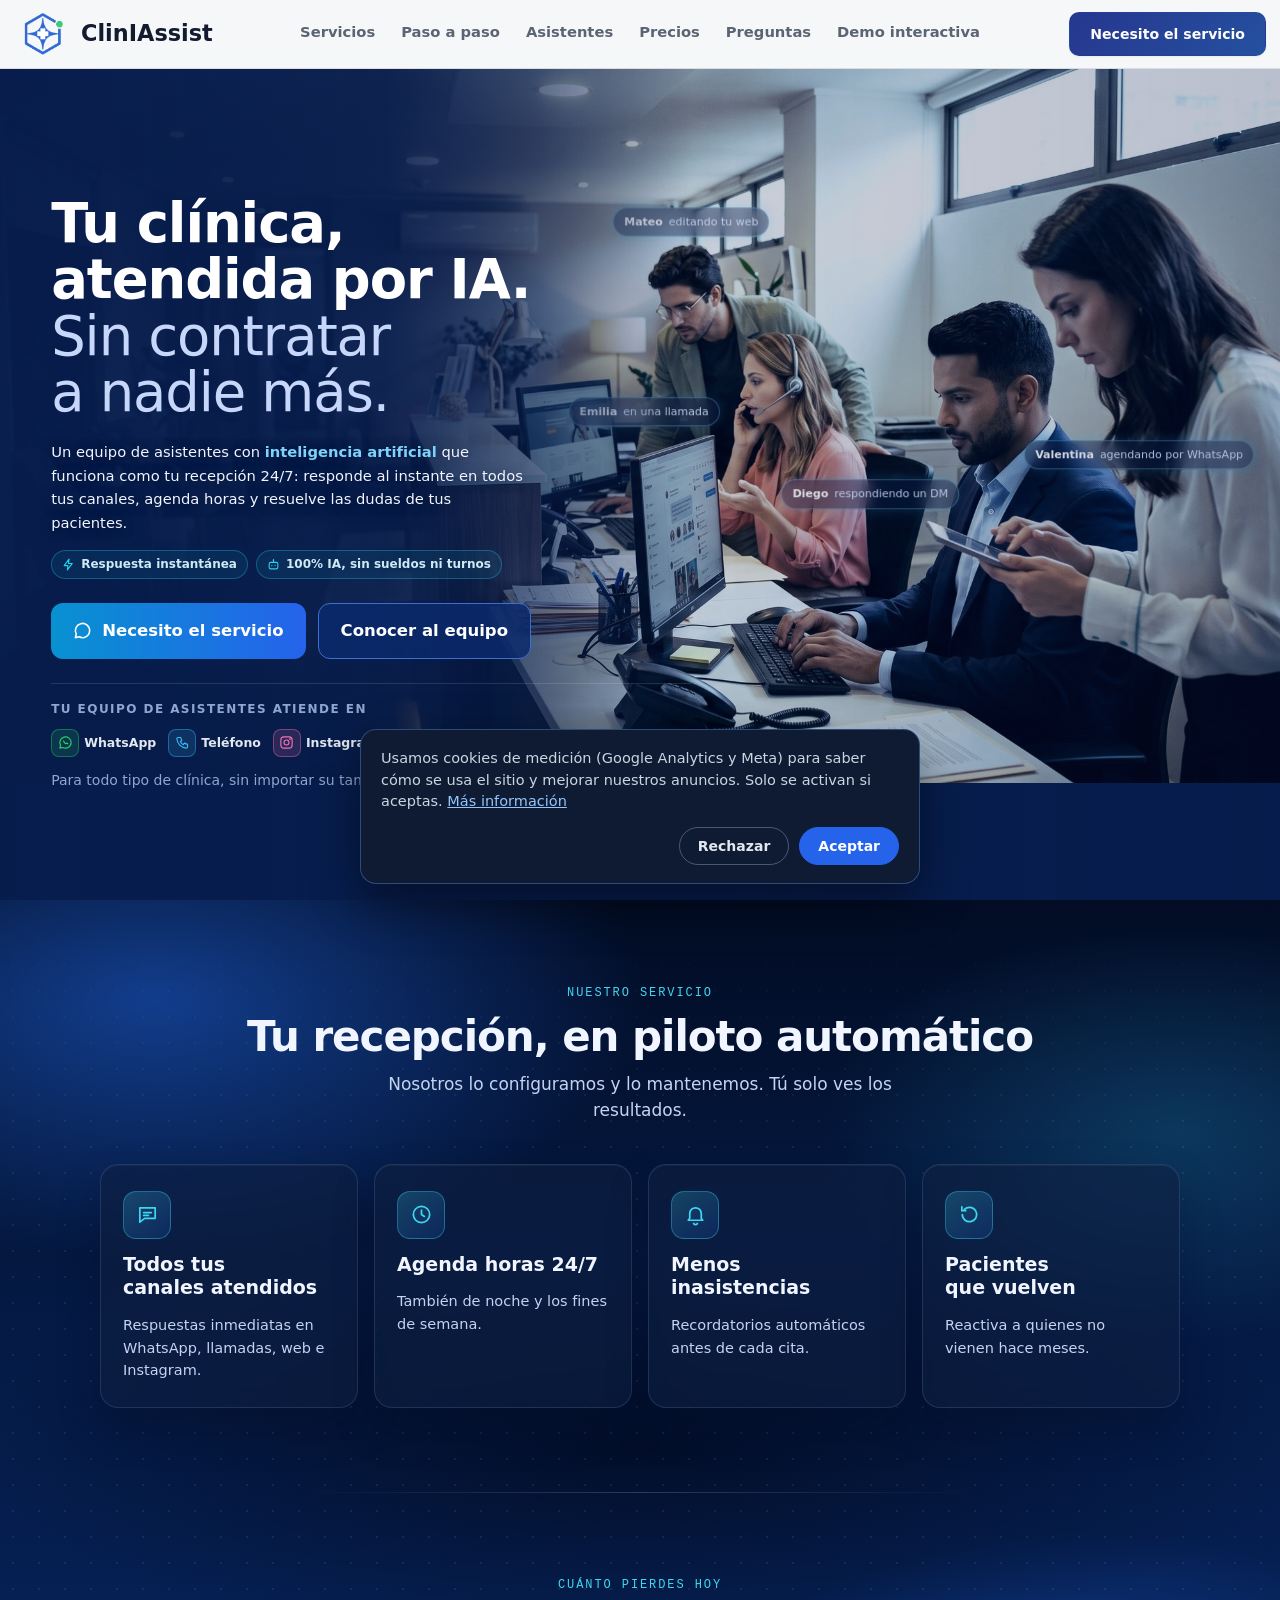
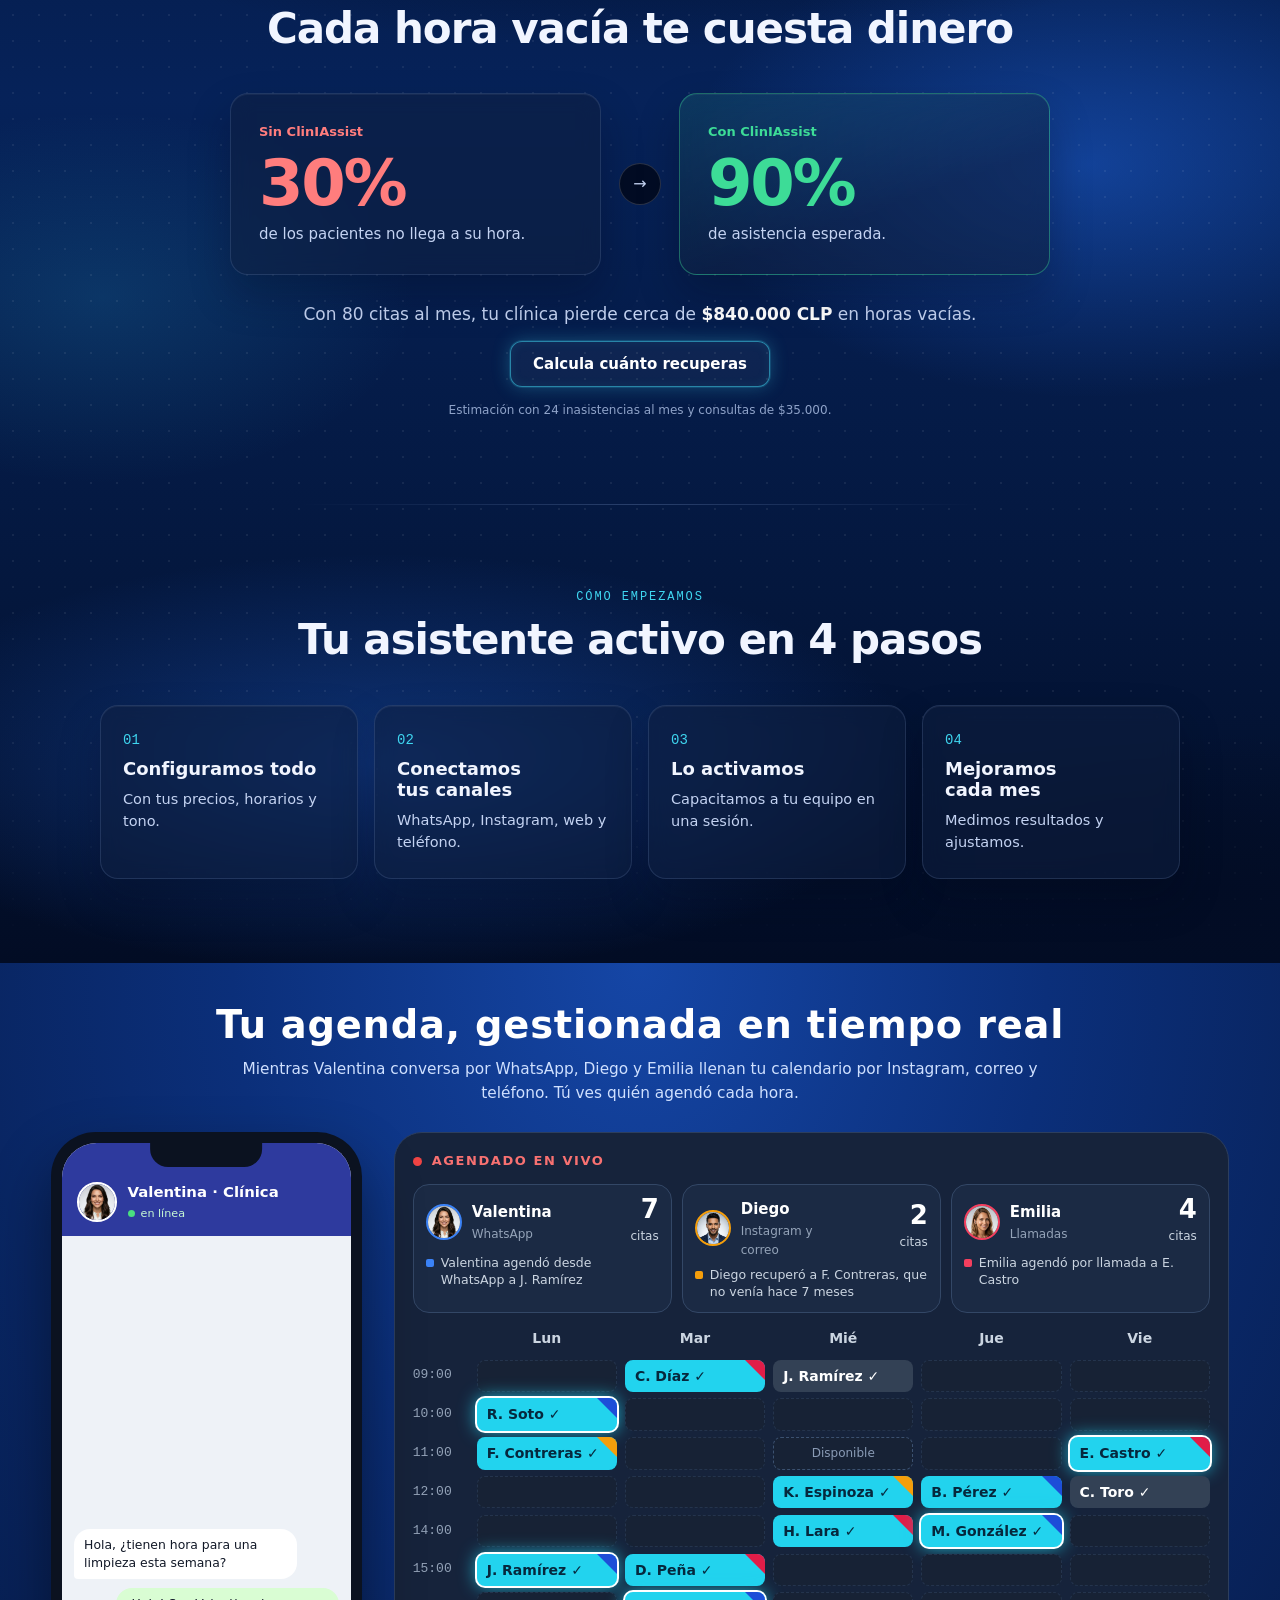
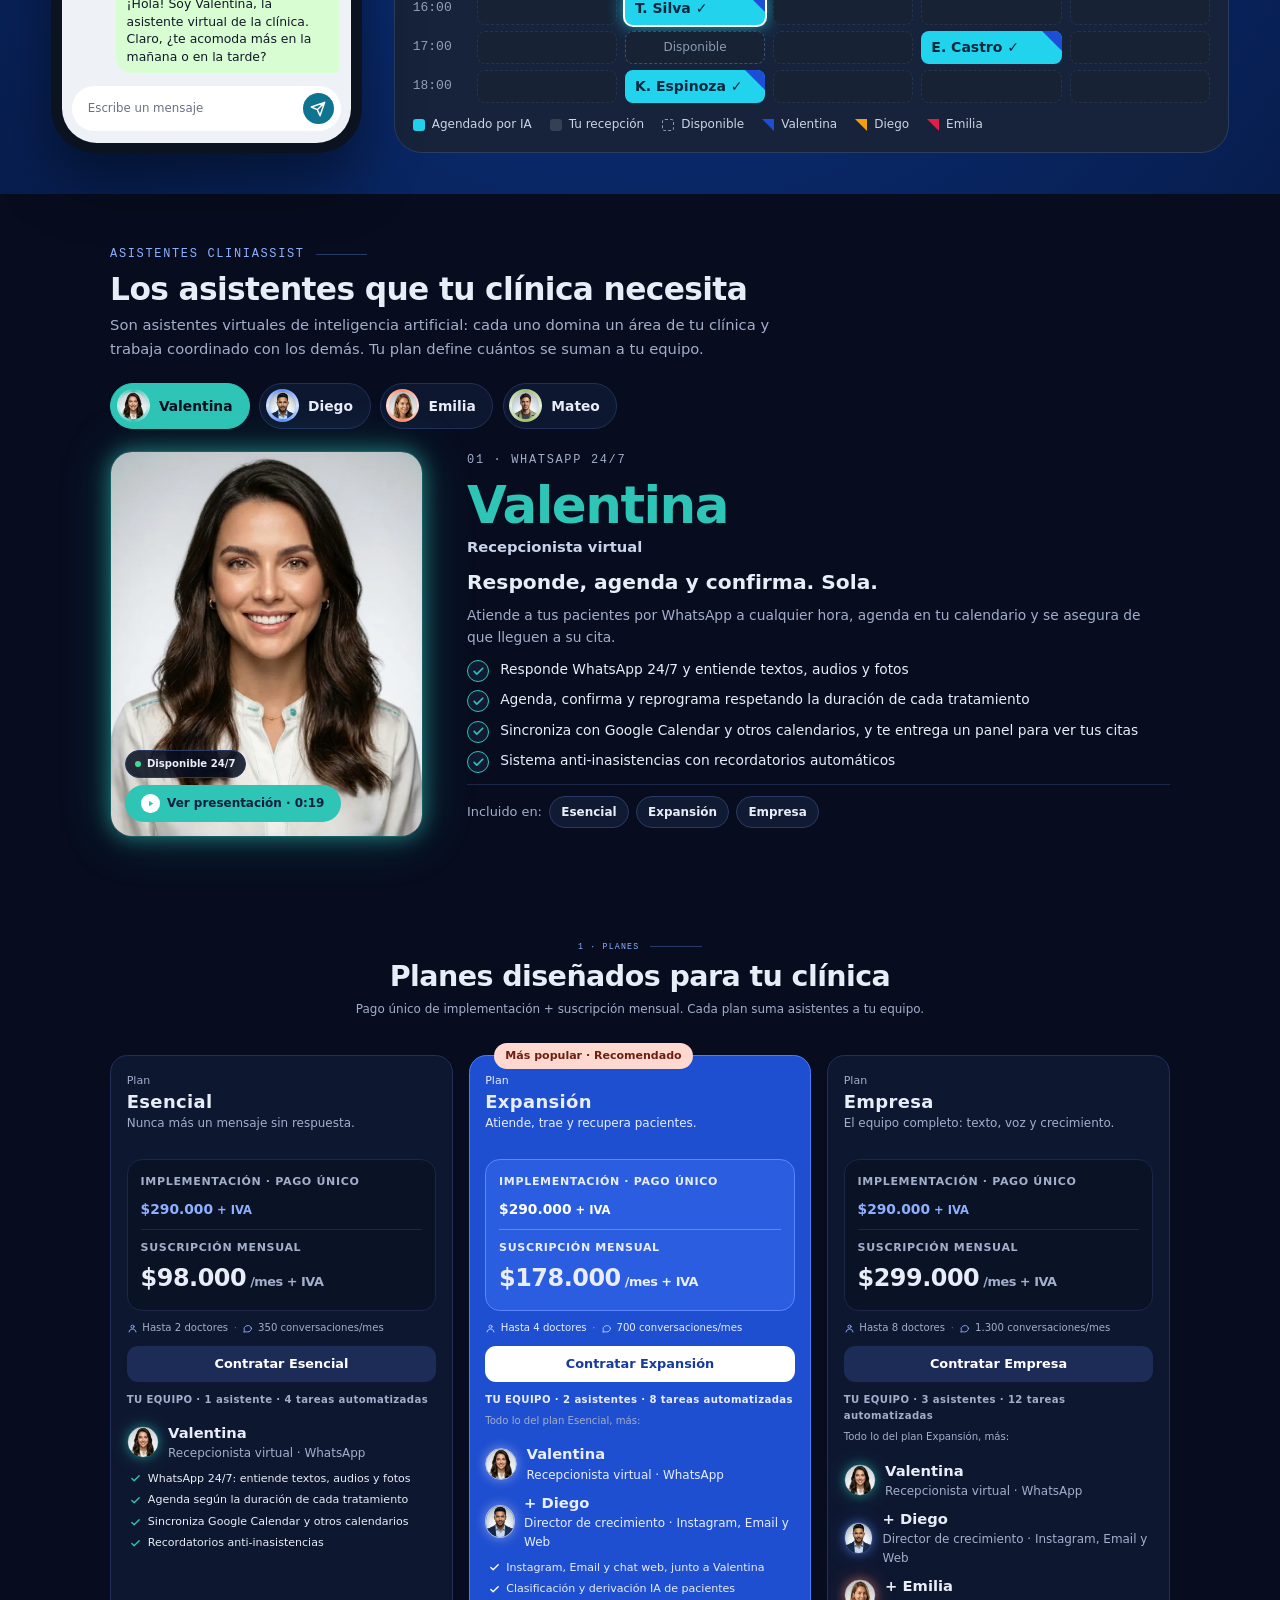
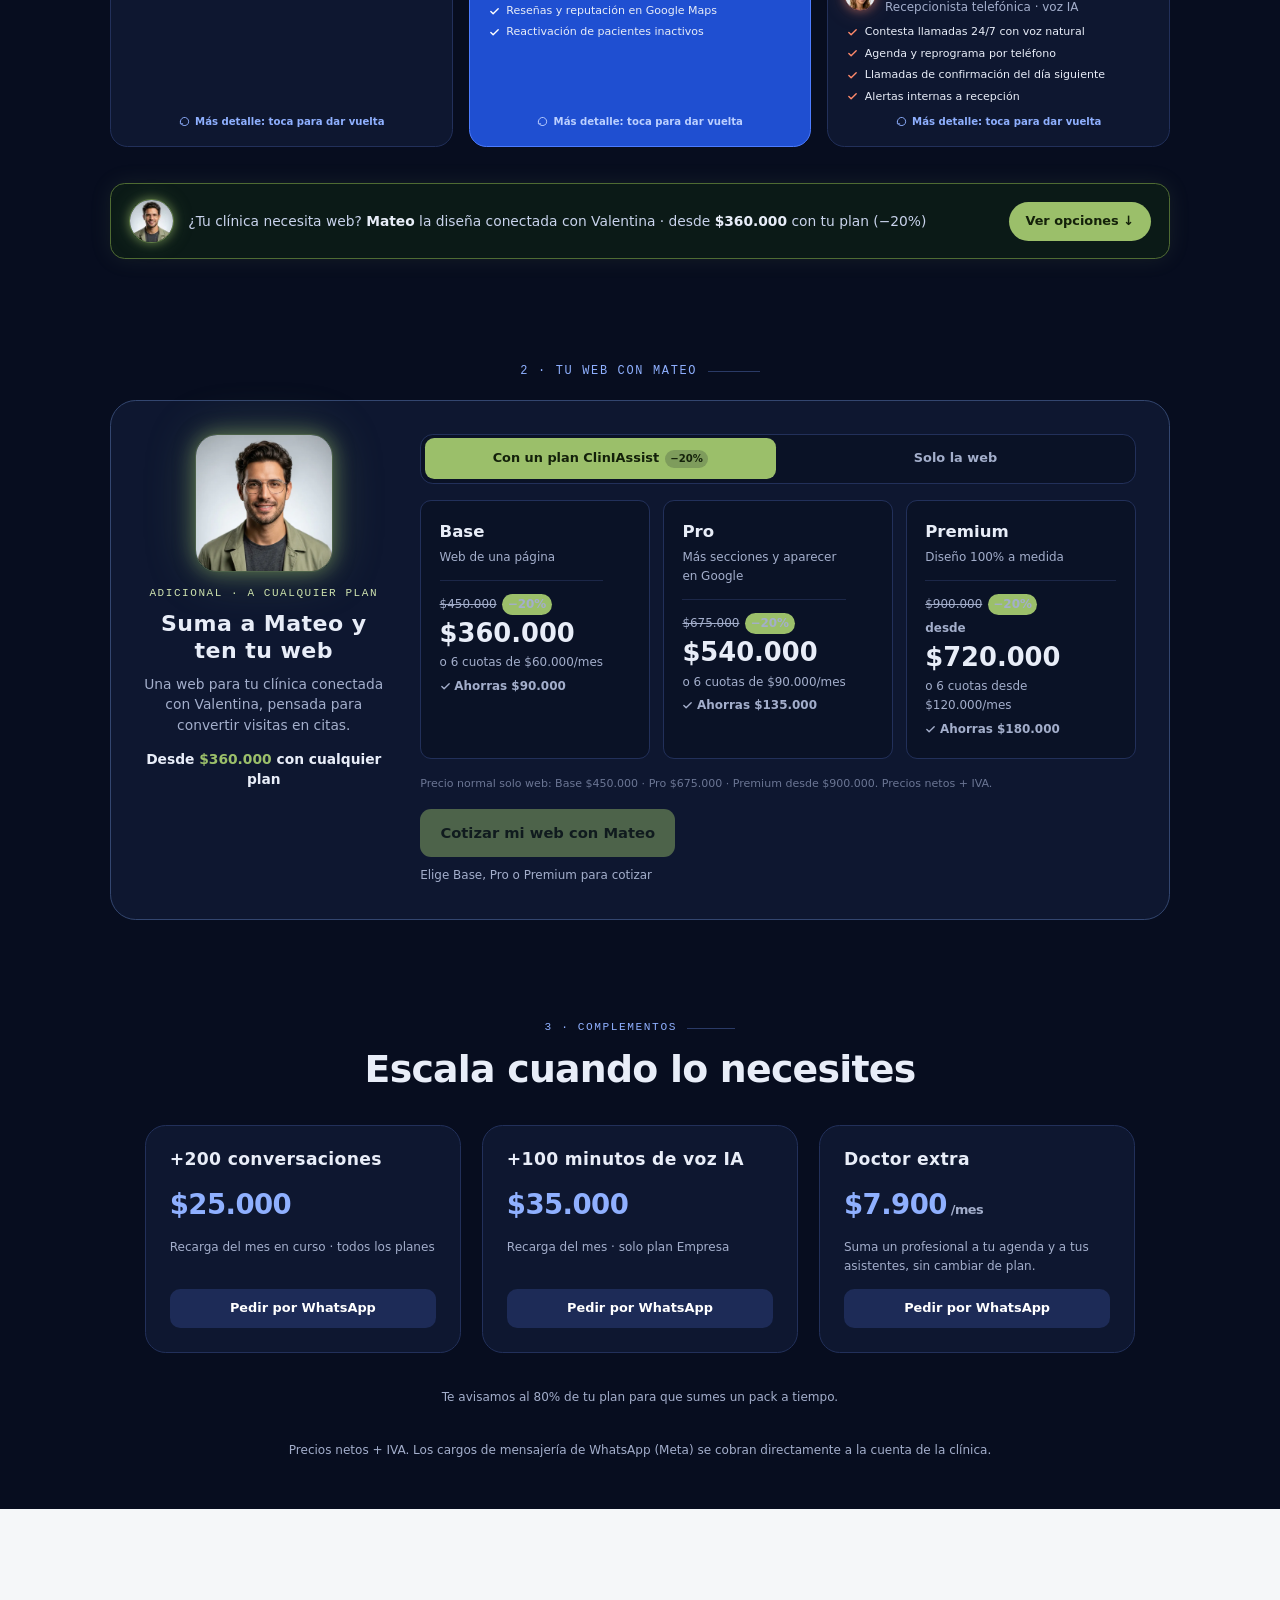
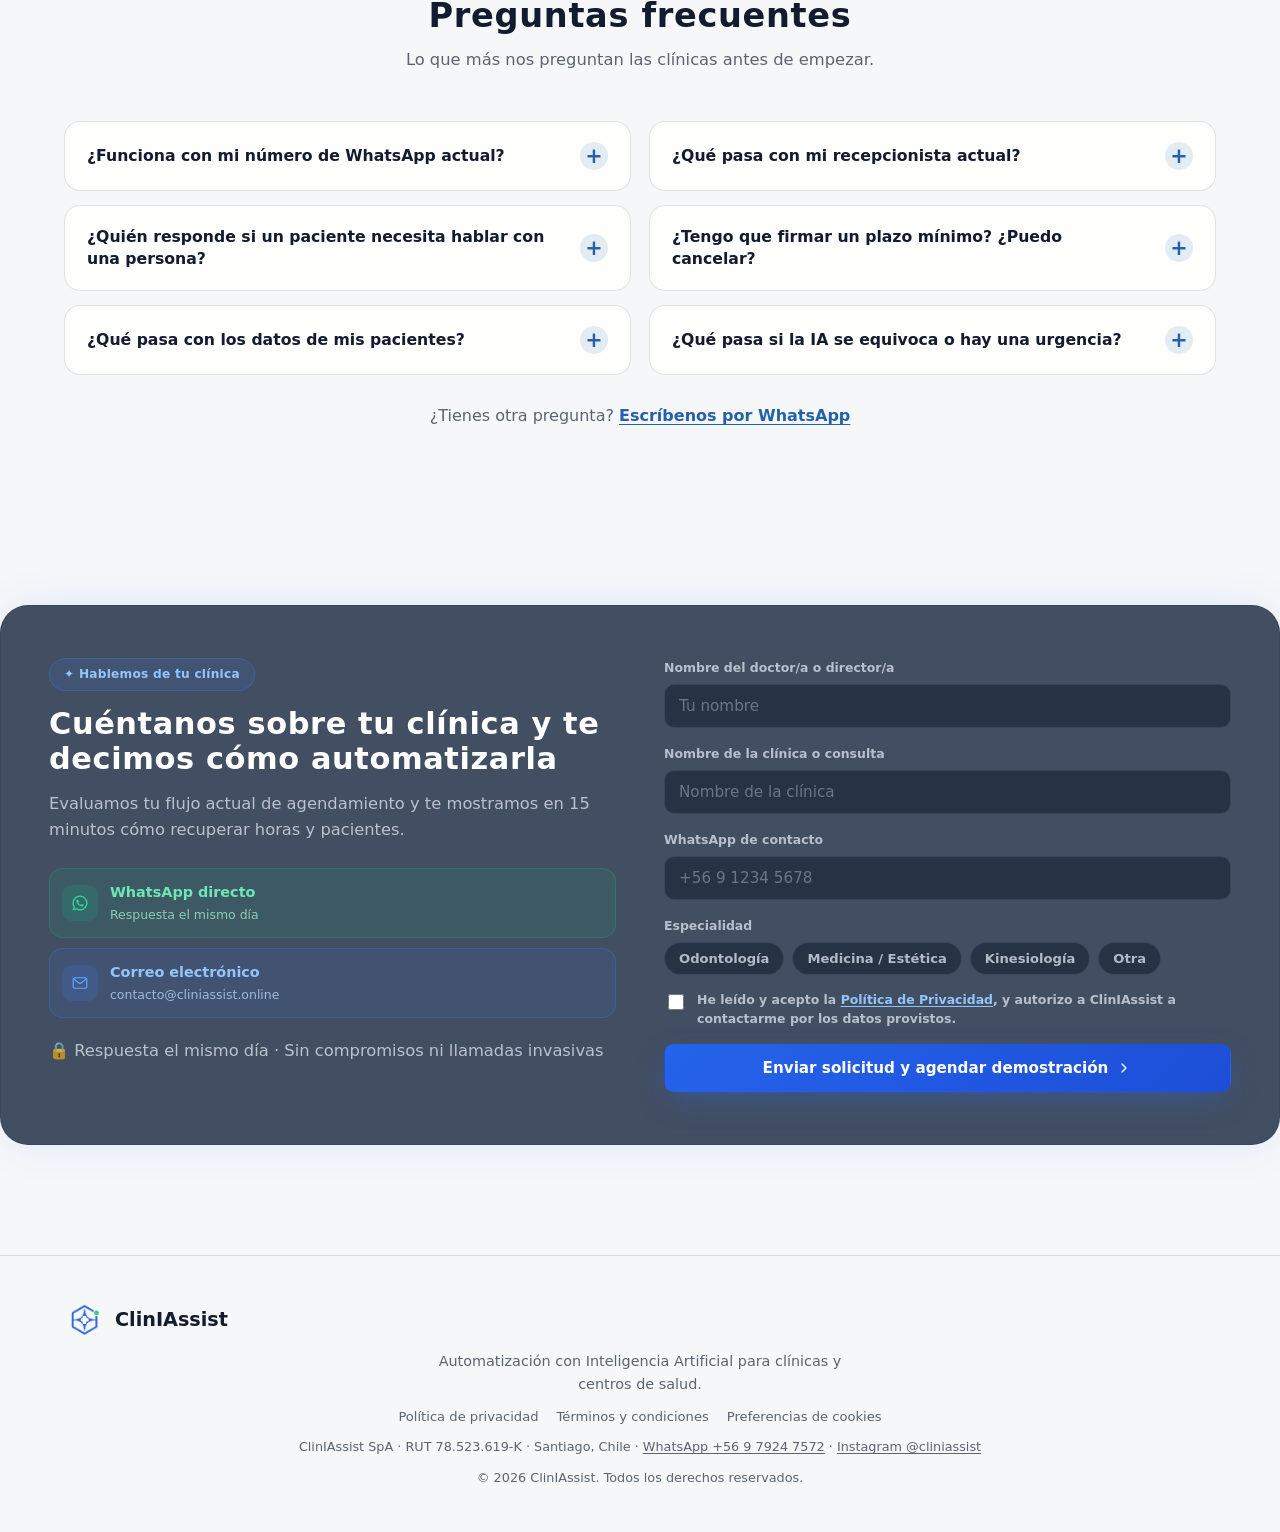
==== commit 99b6353b: "Cambia el título de la agenda en vivo Co-Authored-By: Claude Opus 5.5 (1M context) <noreply@anthropi" ====
--- a/index.html
+++ b/index.html
@@ -383,7 +383,7 @@
   <!-- AGENDA EN VIVO -->
   <section class="cia-agenda" id="cia-agenda">
     <div class="cia-agenda__wrap">
-      <h2>Así trabaja tu equipo de IA, en vivo</h2>
+      <h2>Tu agenda, gestionada en tiempo real</h2>
       <p class="cia-agenda__sub">Mientras Valentina conversa por WhatsApp, Diego y Emilia llenan tu calendario por Instagram, correo y teléfono. Tú ves quién agendó cada hora.</p>
 
       <div class="cia-agenda__fila">
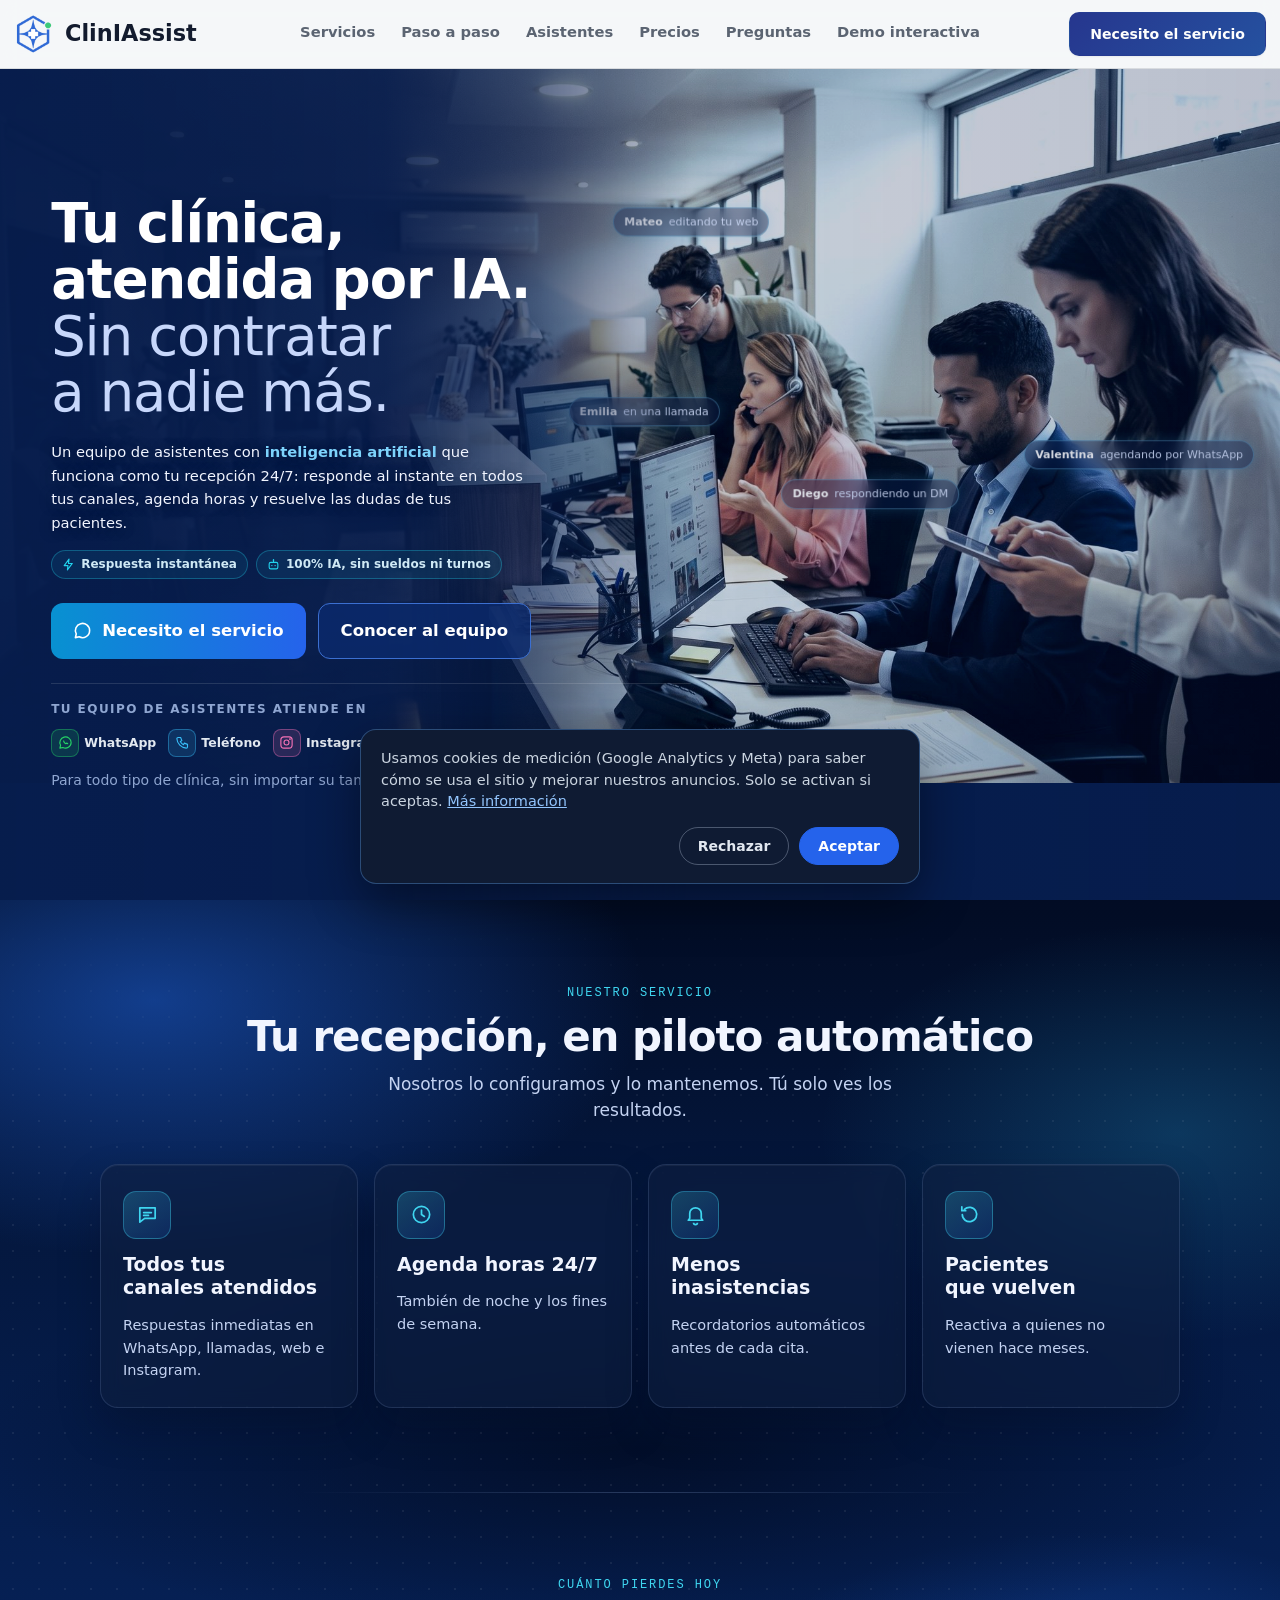
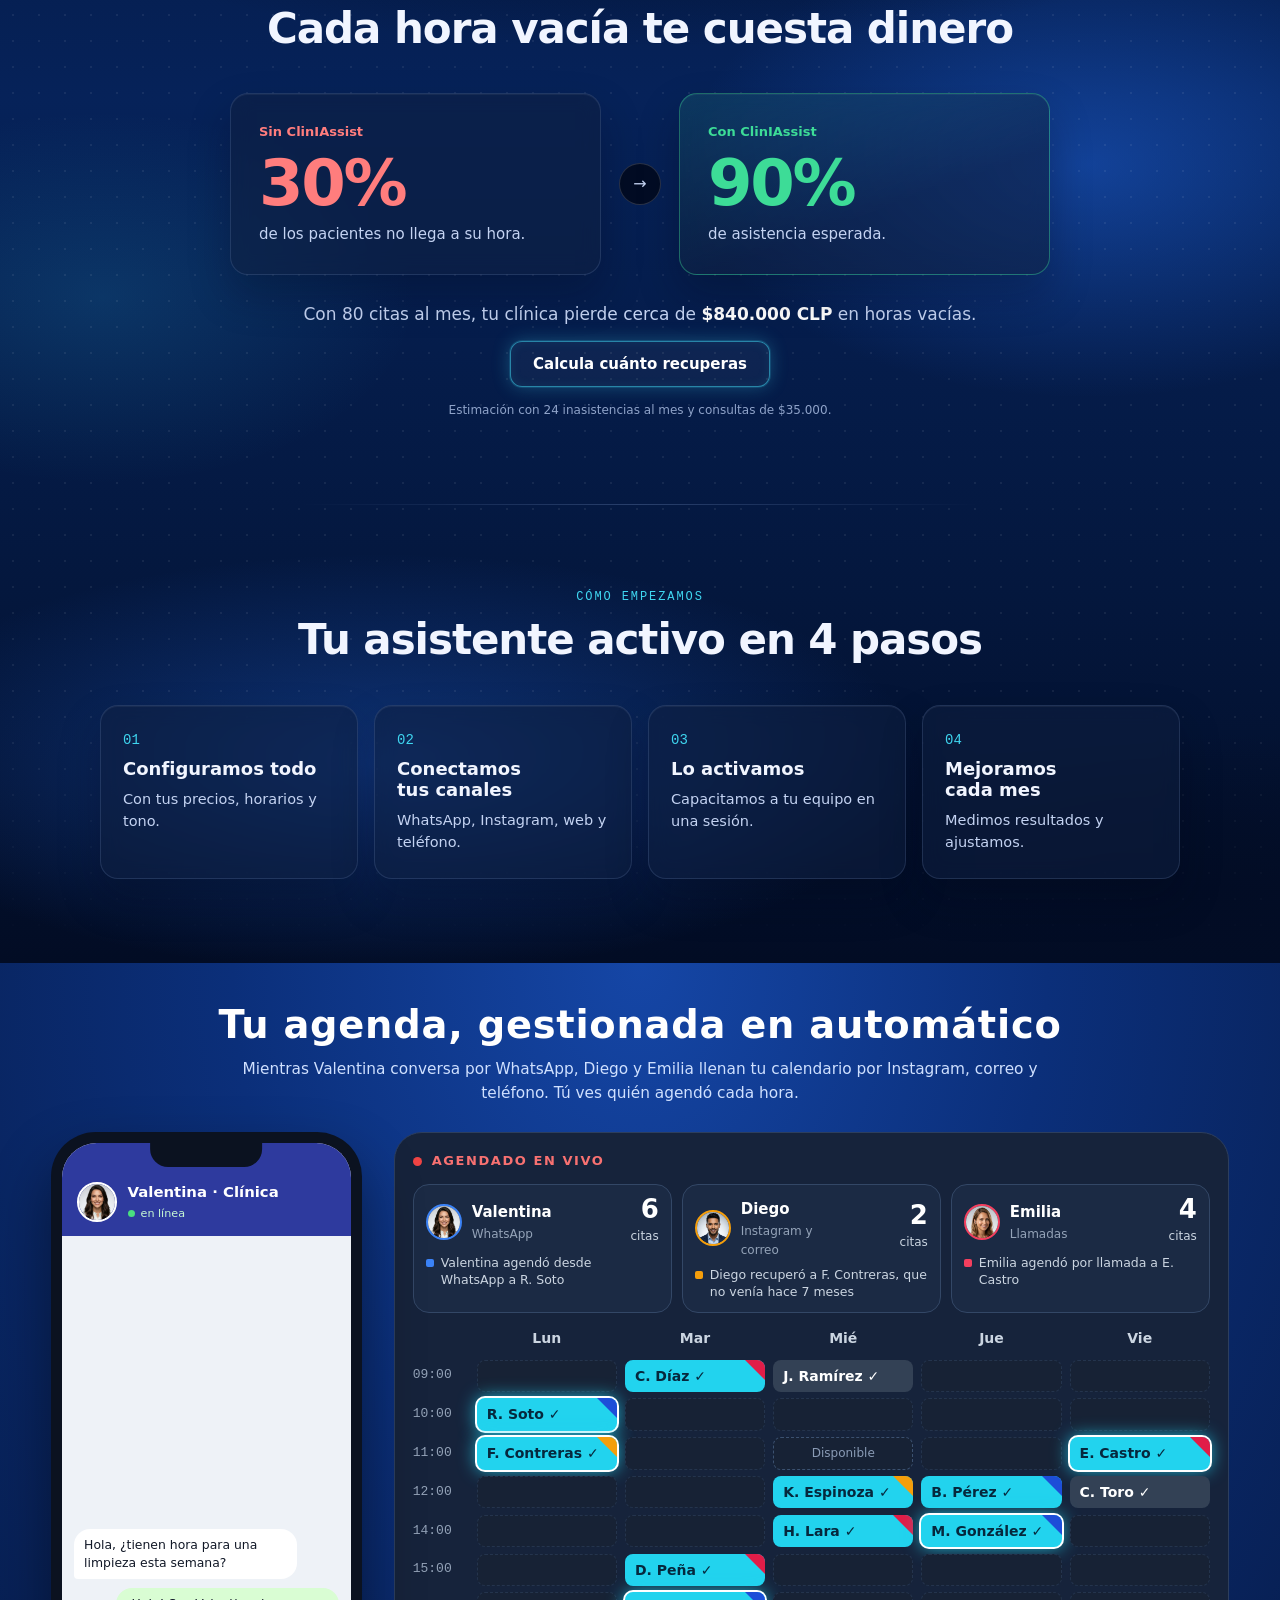
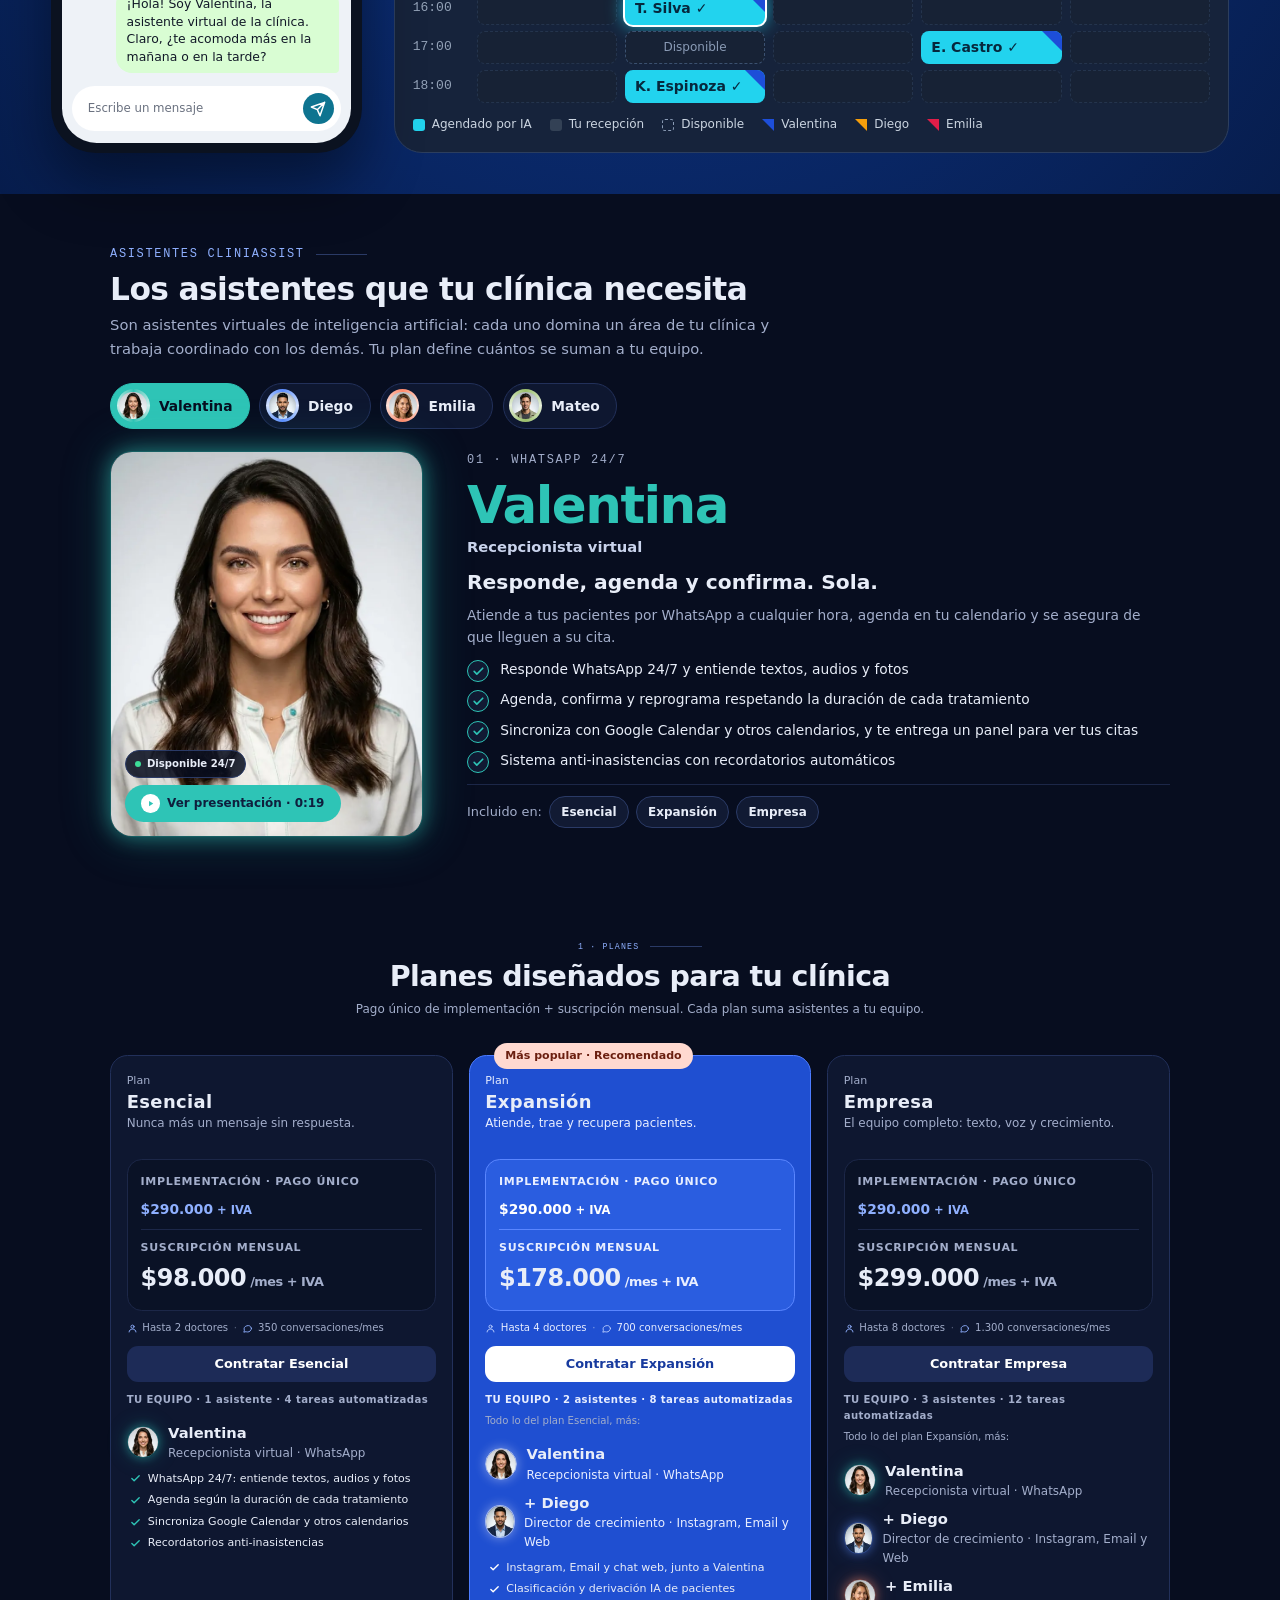
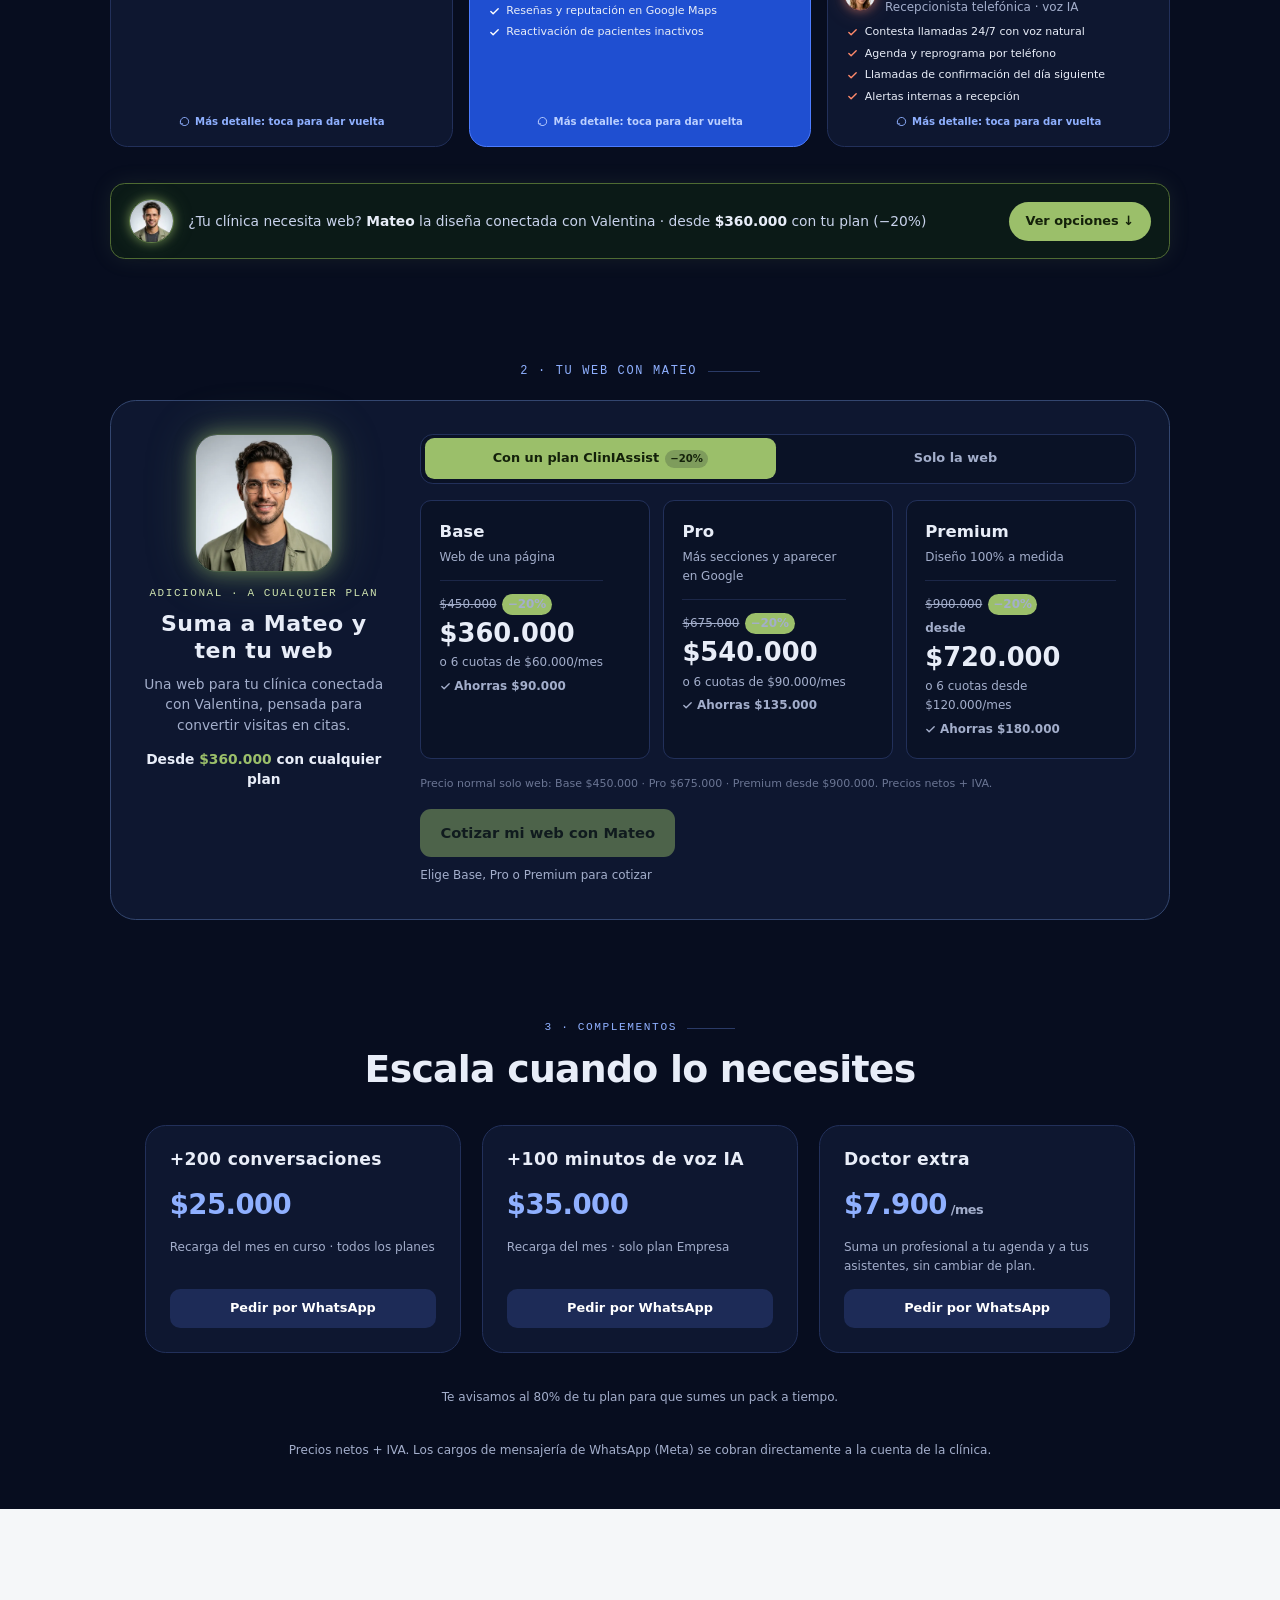
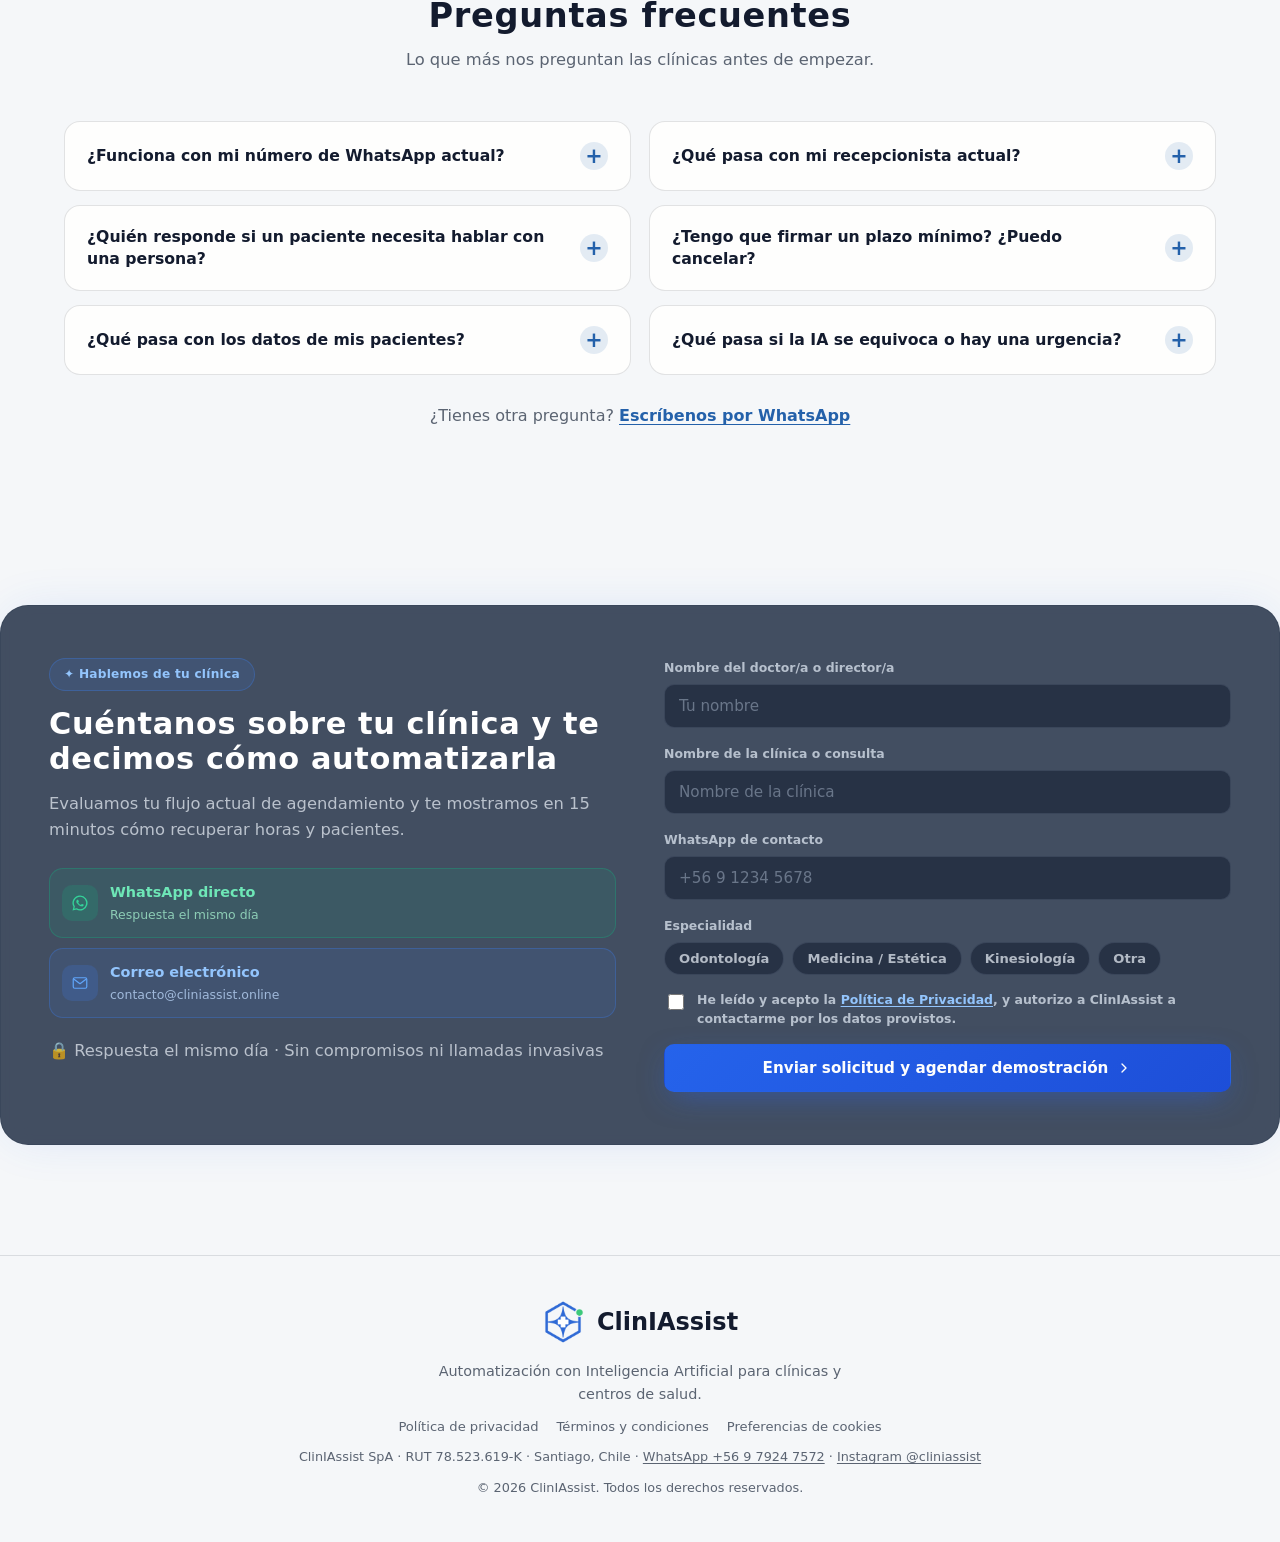
==== commit f28865bf: "Mejora nitidez de los logos, centra el logo del pie y ajusta título de la agenda Co-Authored-By: Cla" ====
--- a/index.html
+++ b/index.html
@@ -188,8 +188,8 @@
 <header class="site-header" id="header">
   <div class="container header-inner">
     <a href="#top" class="logo">
-      <img class="logo-mark logo-mark-light" src="assets/logo.png" alt="Logo de ClinIAssist" width="56" height="56">
-      <img class="logo-mark logo-mark-dark" src="assets/logo-white.png" alt="Logo de ClinIAssist" width="56" height="56">
+      <img class="logo-mark logo-mark-light" src="assets/logo.png" alt="Logo de ClinIAssist" width="40" height="40">
+      <img class="logo-mark logo-mark-dark" src="assets/logo-white.png" alt="Logo de ClinIAssist" width="40" height="40">
       <span class="logo-text">ClinIAssist</span>
     </a>
 
@@ -383,7 +383,7 @@
   <!-- AGENDA EN VIVO -->
   <section class="cia-agenda" id="cia-agenda">
     <div class="cia-agenda__wrap">
-      <h2>Tu agenda, gestionada en tiempo real</h2>
+      <h2>Tu agenda, gestionada en automático</h2>
       <p class="cia-agenda__sub">Mientras Valentina conversa por WhatsApp, Diego y Emilia llenan tu calendario por Instagram, correo y teléfono. Tú ves quién agendó cada hora.</p>
 
       <div class="cia-agenda__fila">
@@ -1072,8 +1072,8 @@
 <footer class="site-footer">
   <div class="container footer-inner">
     <span class="logo">
-      <img class="logo-mark logo-mark-light" src="assets/logo.png" alt="Logo de ClinIAssist" width="40" height="40">
-      <img class="logo-mark logo-mark-dark" src="assets/logo-white.png" alt="Logo de ClinIAssist" width="40" height="40">
+      <img class="logo-mark logo-mark-light" src="assets/logo.png" alt="Logo de ClinIAssist" width="44" height="44">
+      <img class="logo-mark logo-mark-dark" src="assets/logo-white.png" alt="Logo de ClinIAssist" width="44" height="44">
       <span class="logo-text">ClinIAssist</span>
     </span>
     <p class="footer-tag">Automatización con Inteligencia Artificial para clínicas y centros de salud.</p>
--- a/css/style.css
+++ b/css/style.css
@@ -289,7 +289,7 @@
 }
 .logo{ display:flex; align-items:center; gap:11px; font-family: var(--font-head); font-weight:600; font-size:1.2rem; margin-right:auto; color: var(--ink); flex-shrink:0; white-space:nowrap; }
 .header-inner .logo{ font-size:1.4rem; }
-.logo-mark{ display:block; object-fit:contain; flex-shrink:0; image-rendering: -webkit-optimize-contrast; image-rendering: crisp-edges; }
+.logo-mark{ display:block; object-fit:contain; flex-shrink:0; }
 .logo-mark-dark{ display:none; }
 .main-nav{ display:flex; align-items:center; gap: 26px; font-weight:600; font-size:0.92rem; color: var(--ink-soft); }
 .main-nav a{ position:relative; padding-bottom:5px; transition: color .2s ease; white-space:nowrap; }
@@ -1090,6 +1090,7 @@
    ============================================ */
 .site-footer{ padding: 44px 0 calc(44px + env(safe-area-inset-bottom, 0px)); border-top: 1px solid var(--line); }
 .footer-inner{ display:flex; flex-direction:column; align-items:center; gap:10px; text-align:center; }
+.site-footer .logo{ margin:0 auto 6px; font-size:1.5rem; }
 .footer-tag{ color: var(--ink-soft); font-size:0.9rem; max-width: 420px; }
 .footer-links{ display:flex; flex-wrap:wrap; justify-content:center; gap: 6px 18px; font-size:0.82rem; }
 .footer-links a{ color: var(--ink-soft); }
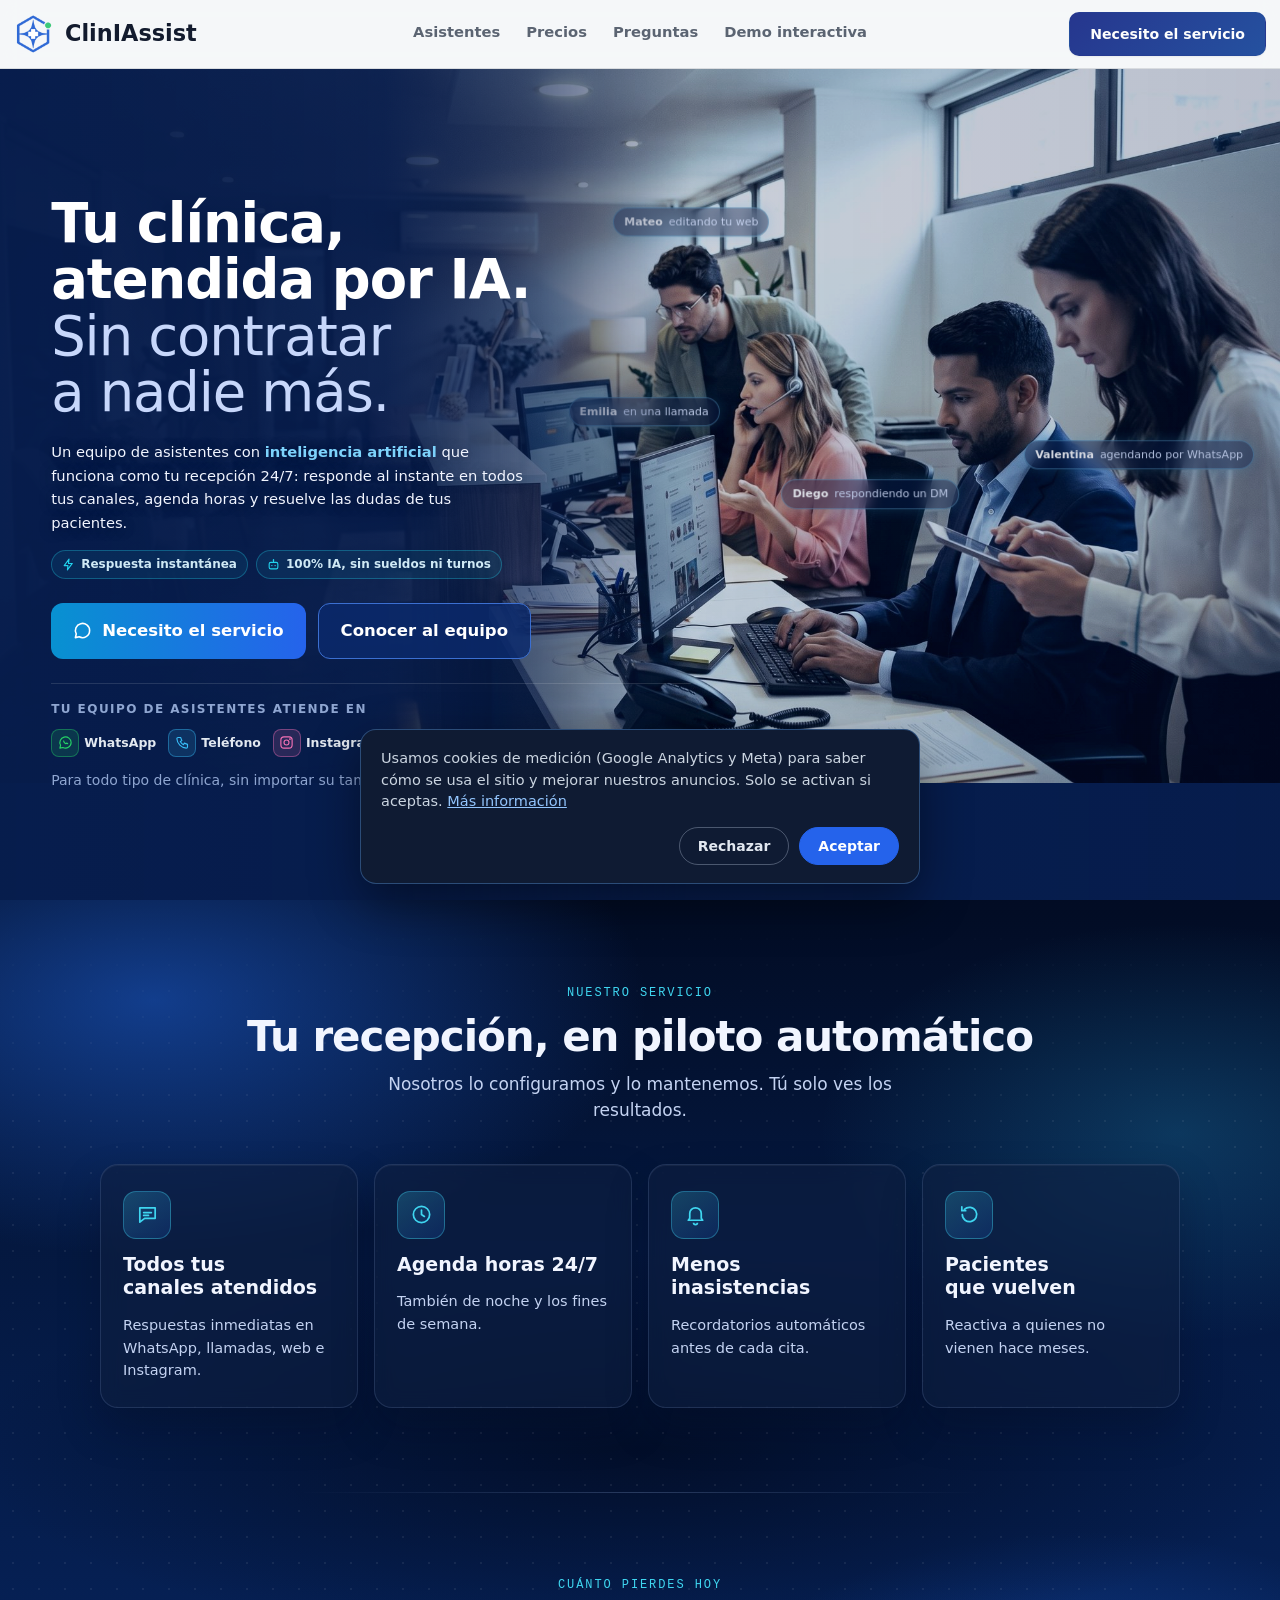
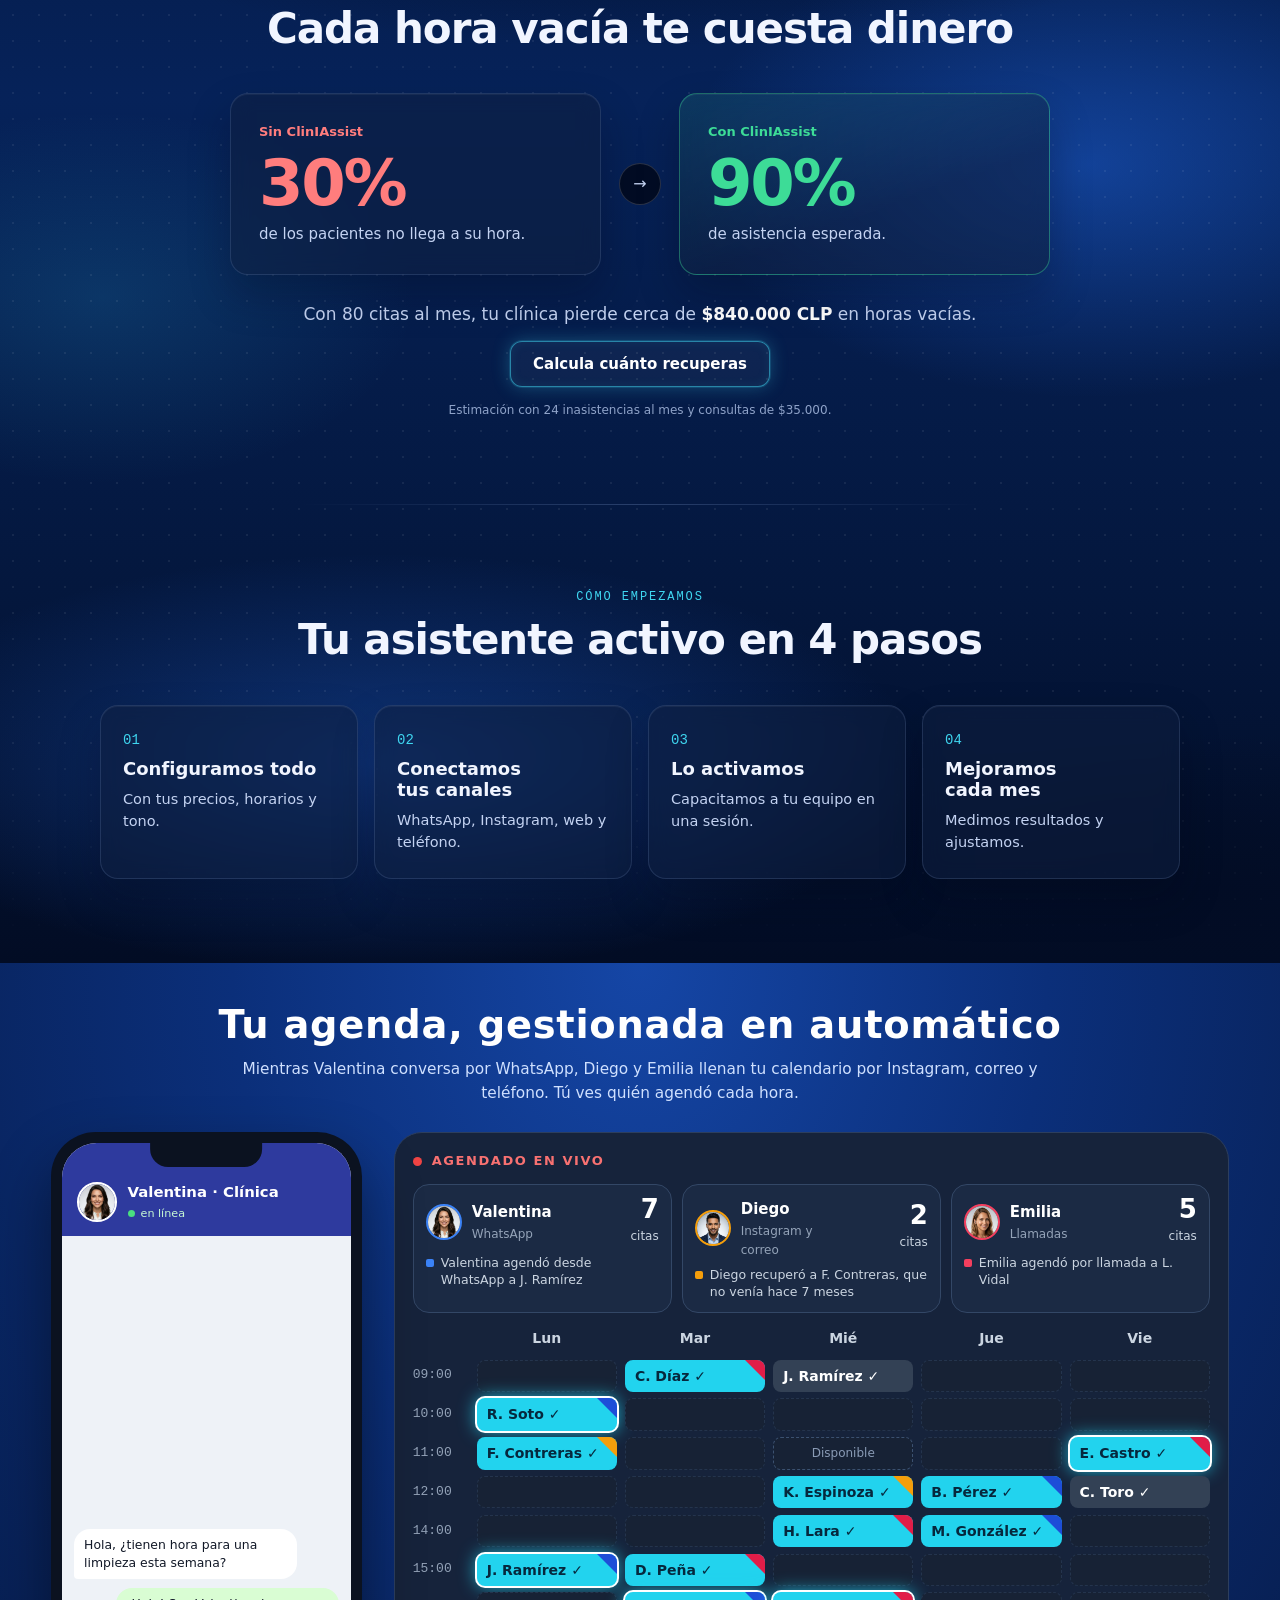
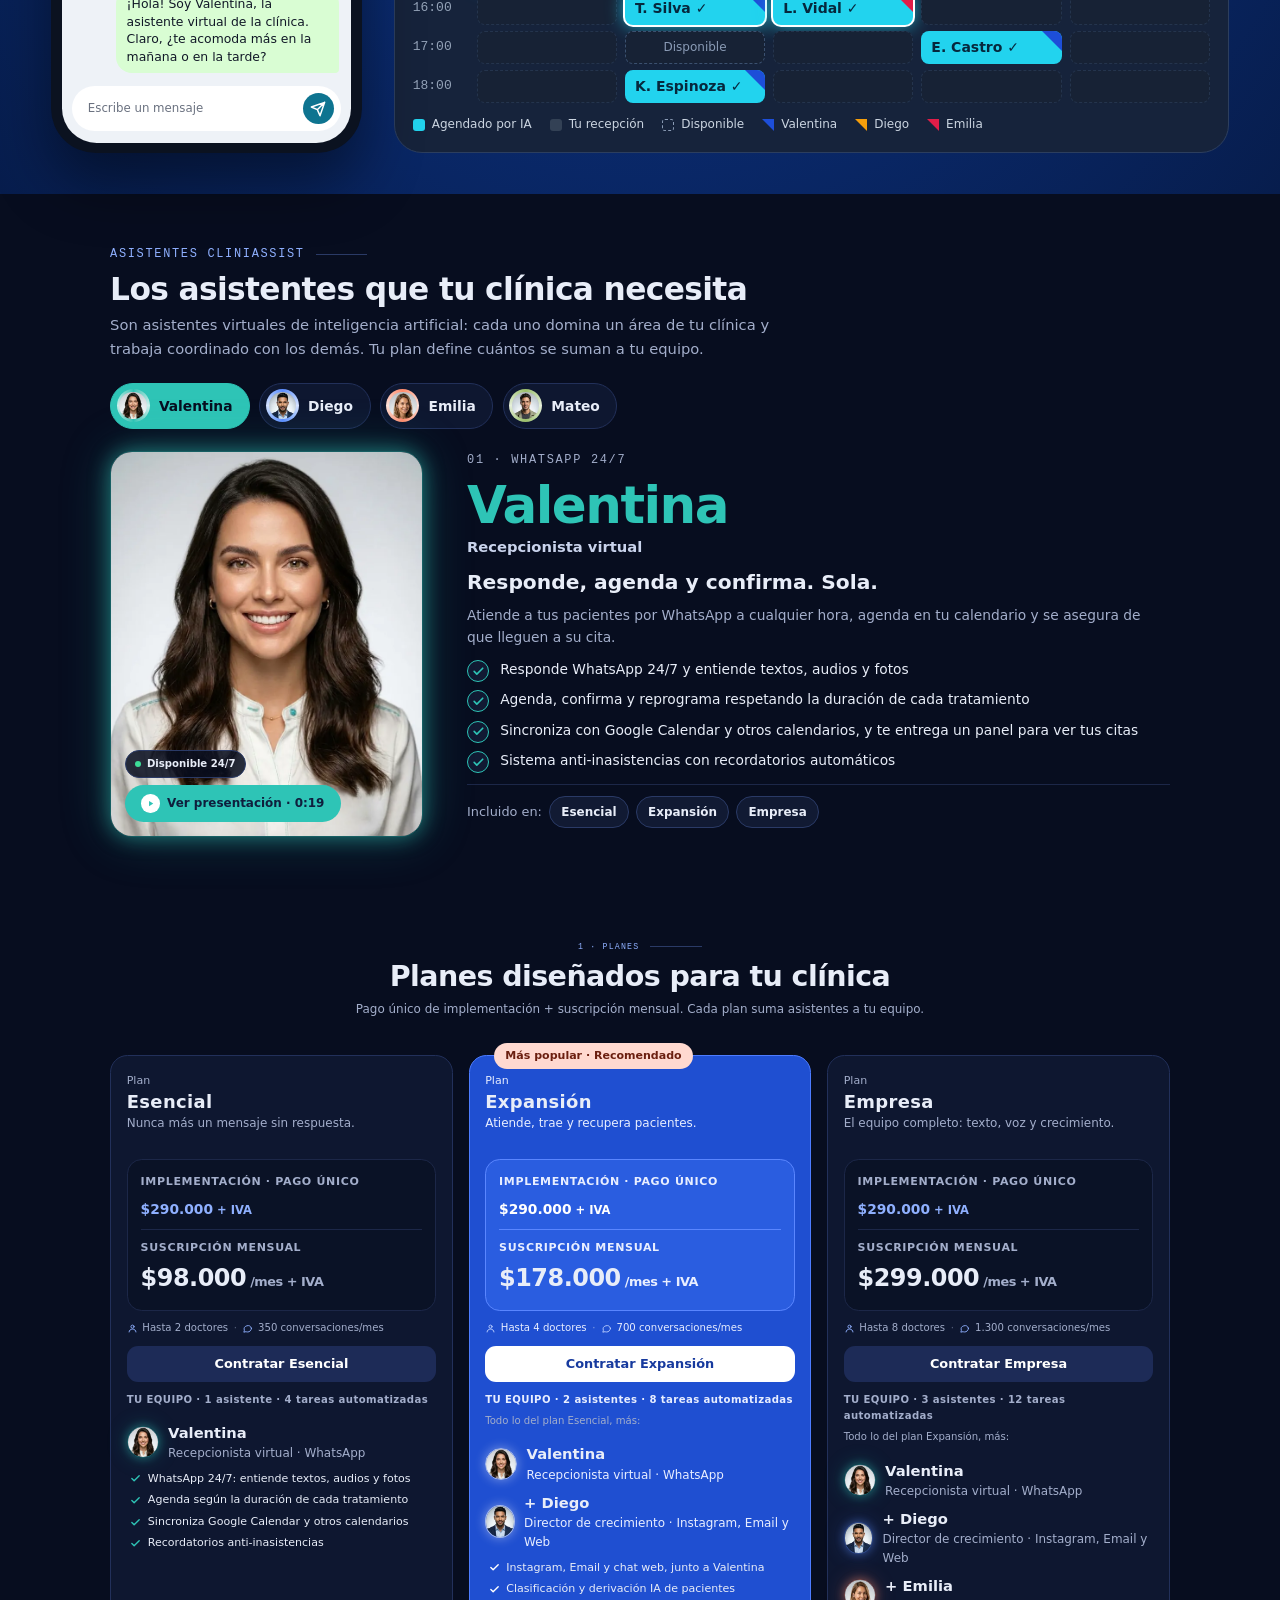
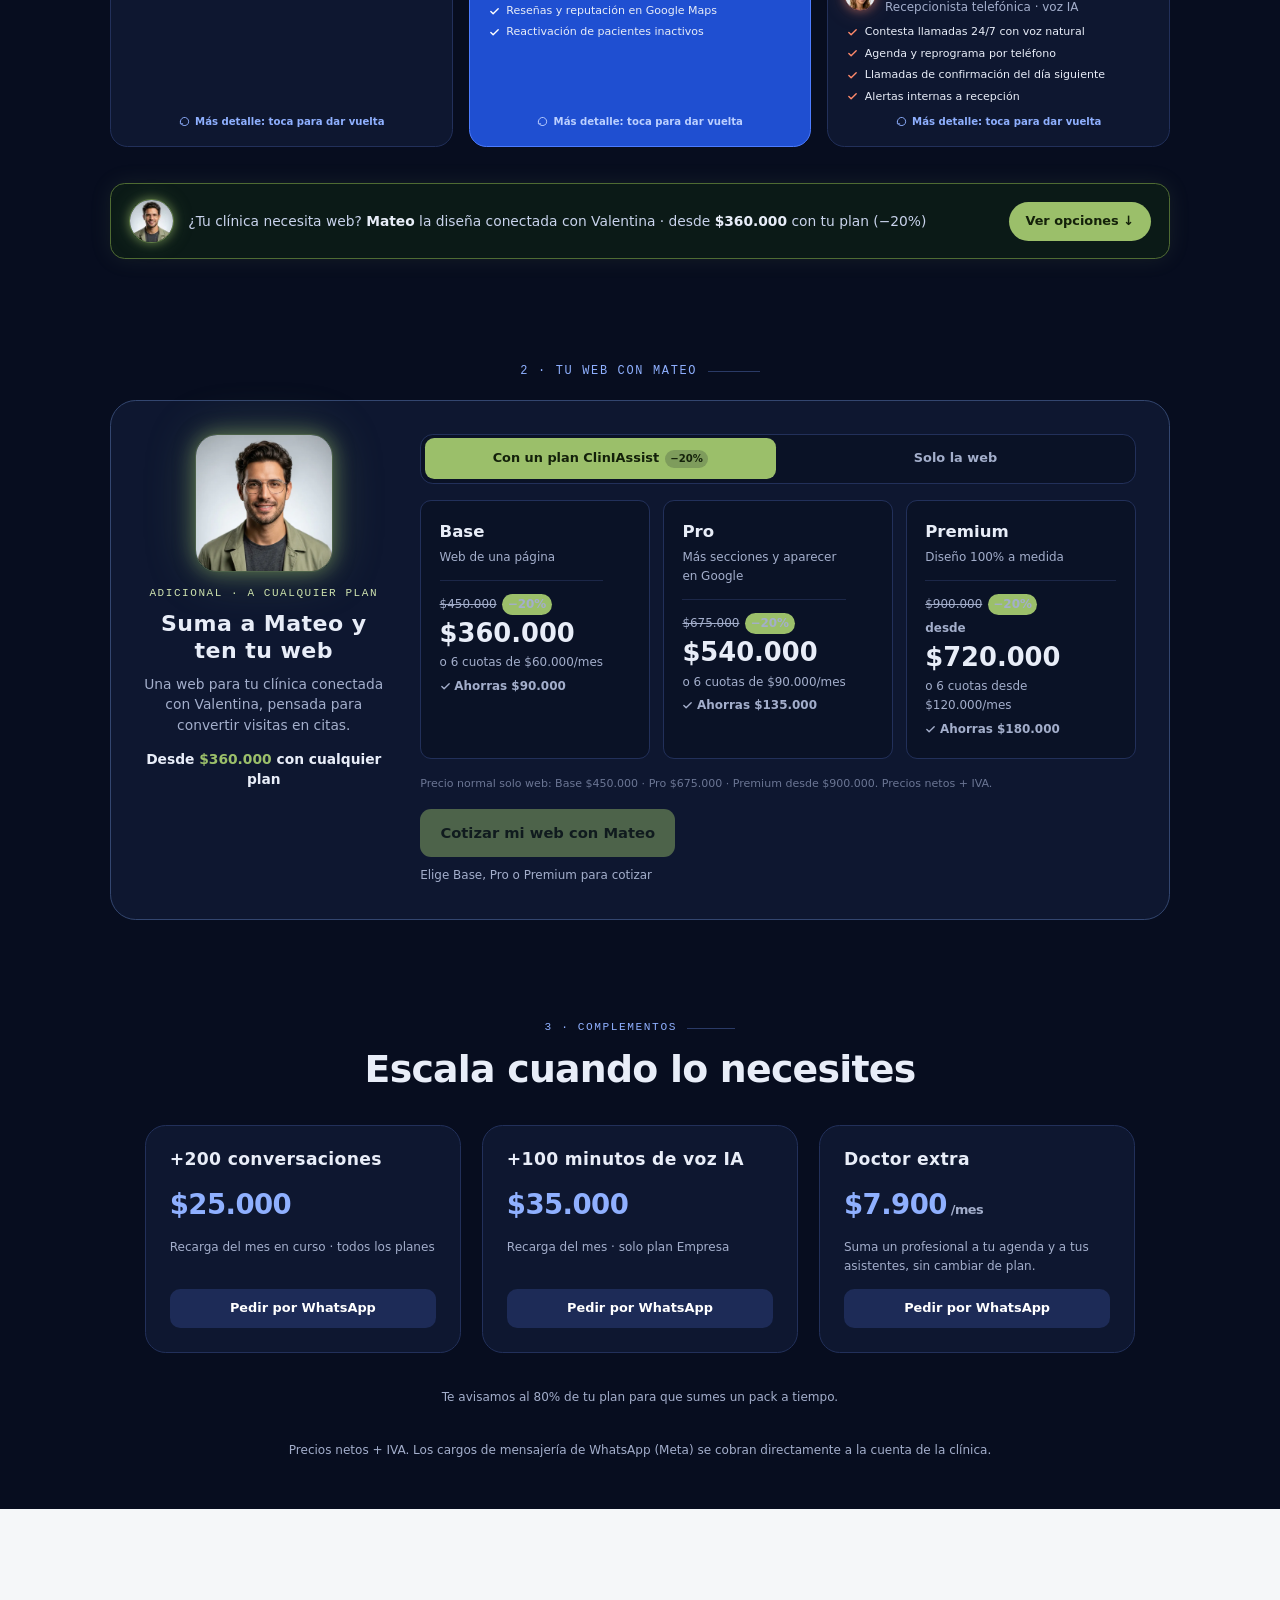
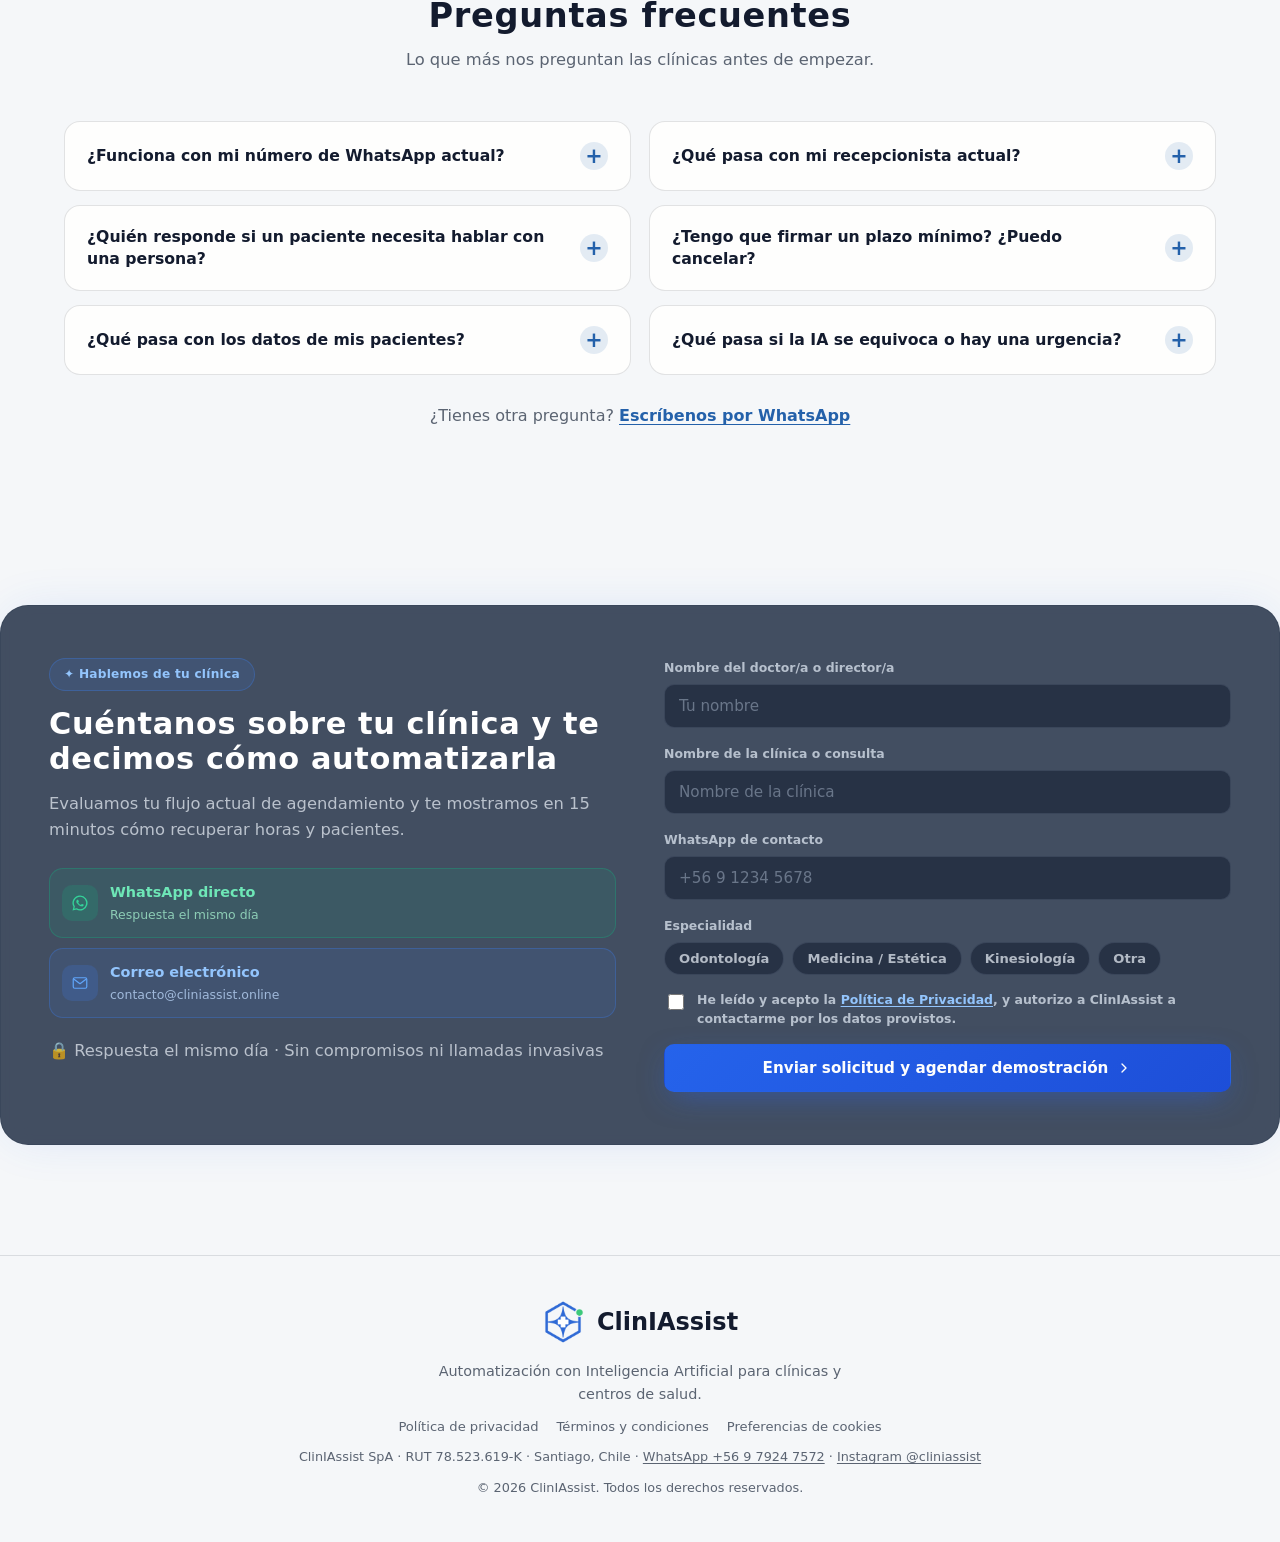
==== commit 4879077e: "Quita Servicios y Paso a paso del menú superior Co-Authored-By: Claude Sonnet 5 <noreply@anthropic.c" ====
--- a/index.html
+++ b/index.html
@@ -194,8 +194,6 @@
     </a>
 
     <nav class="main-nav" id="mainNav">
-      <a href="#servicios">Servicios</a>
-      <a href="#proceso">Paso a paso</a>
       <a href="#asistentes">Asistentes</a>
       <a href="#precios">Precios</a>
       <a href="#faq">Preguntas</a>
